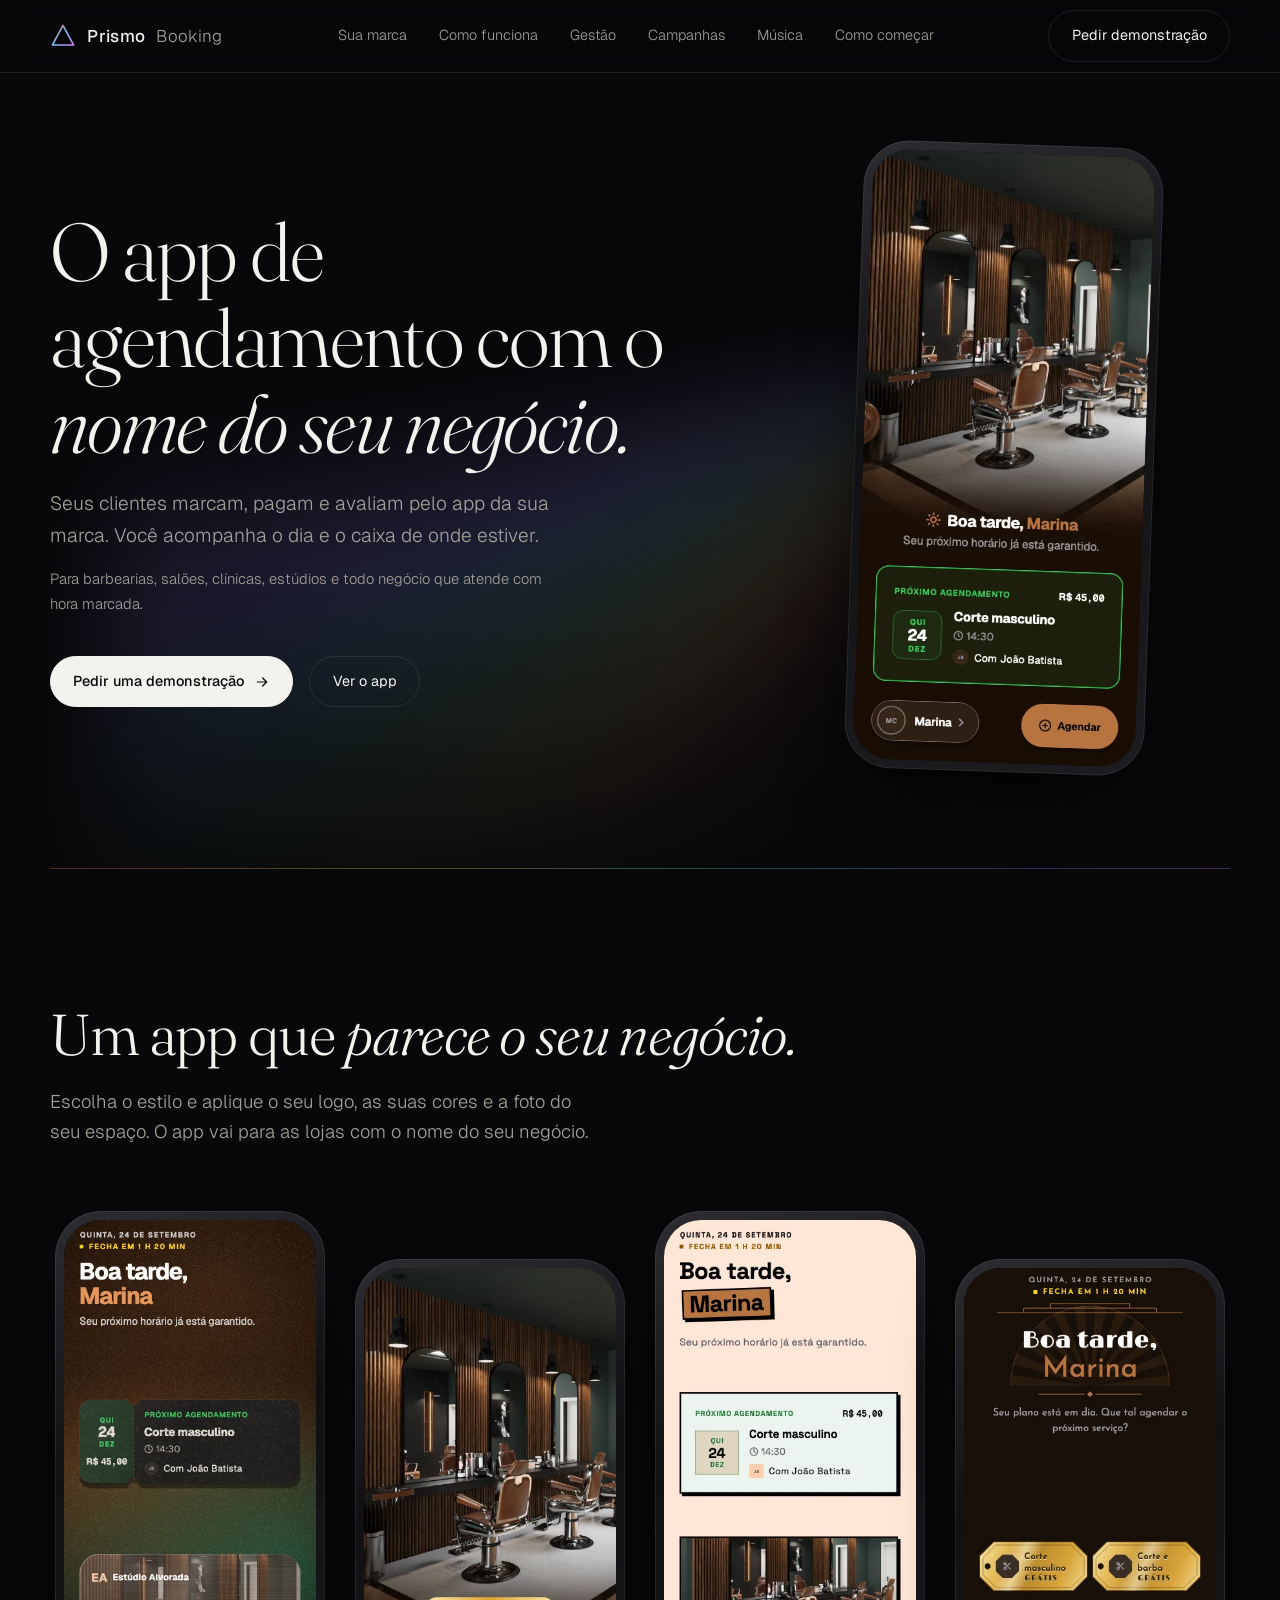
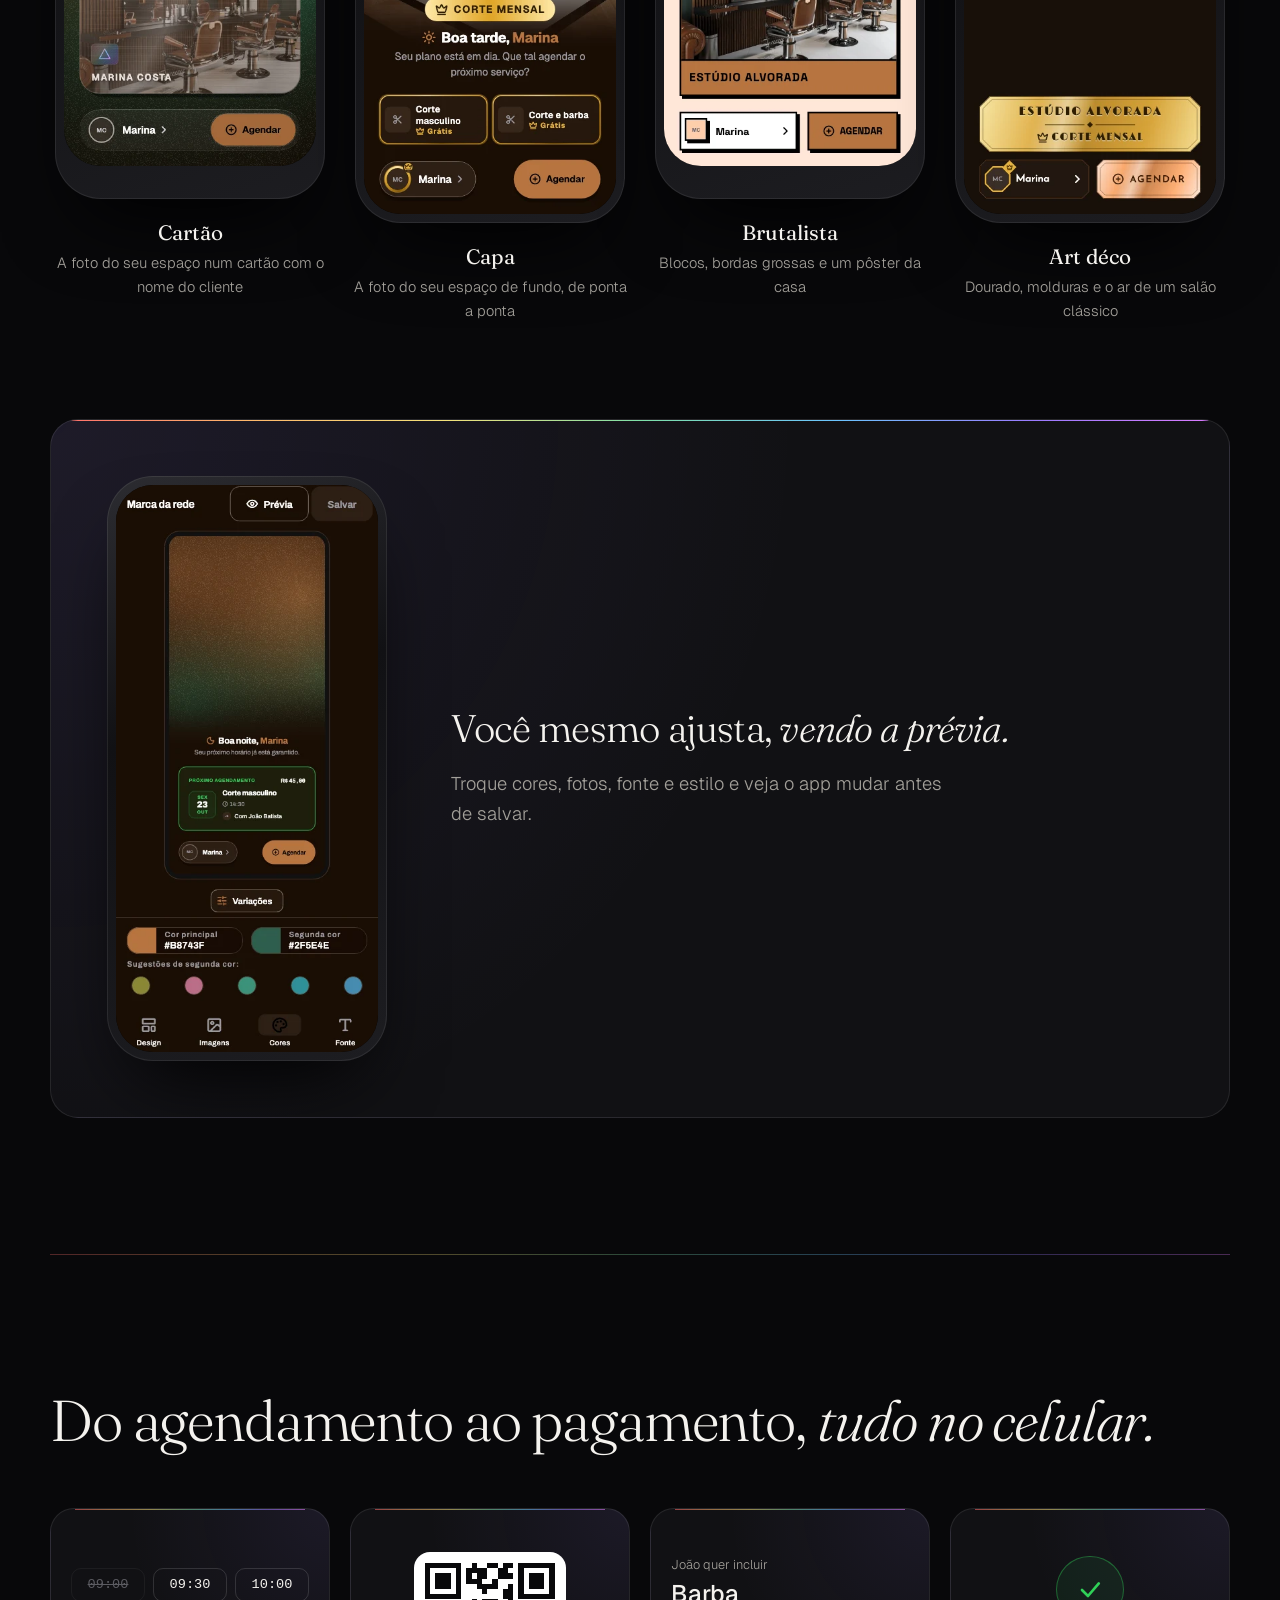
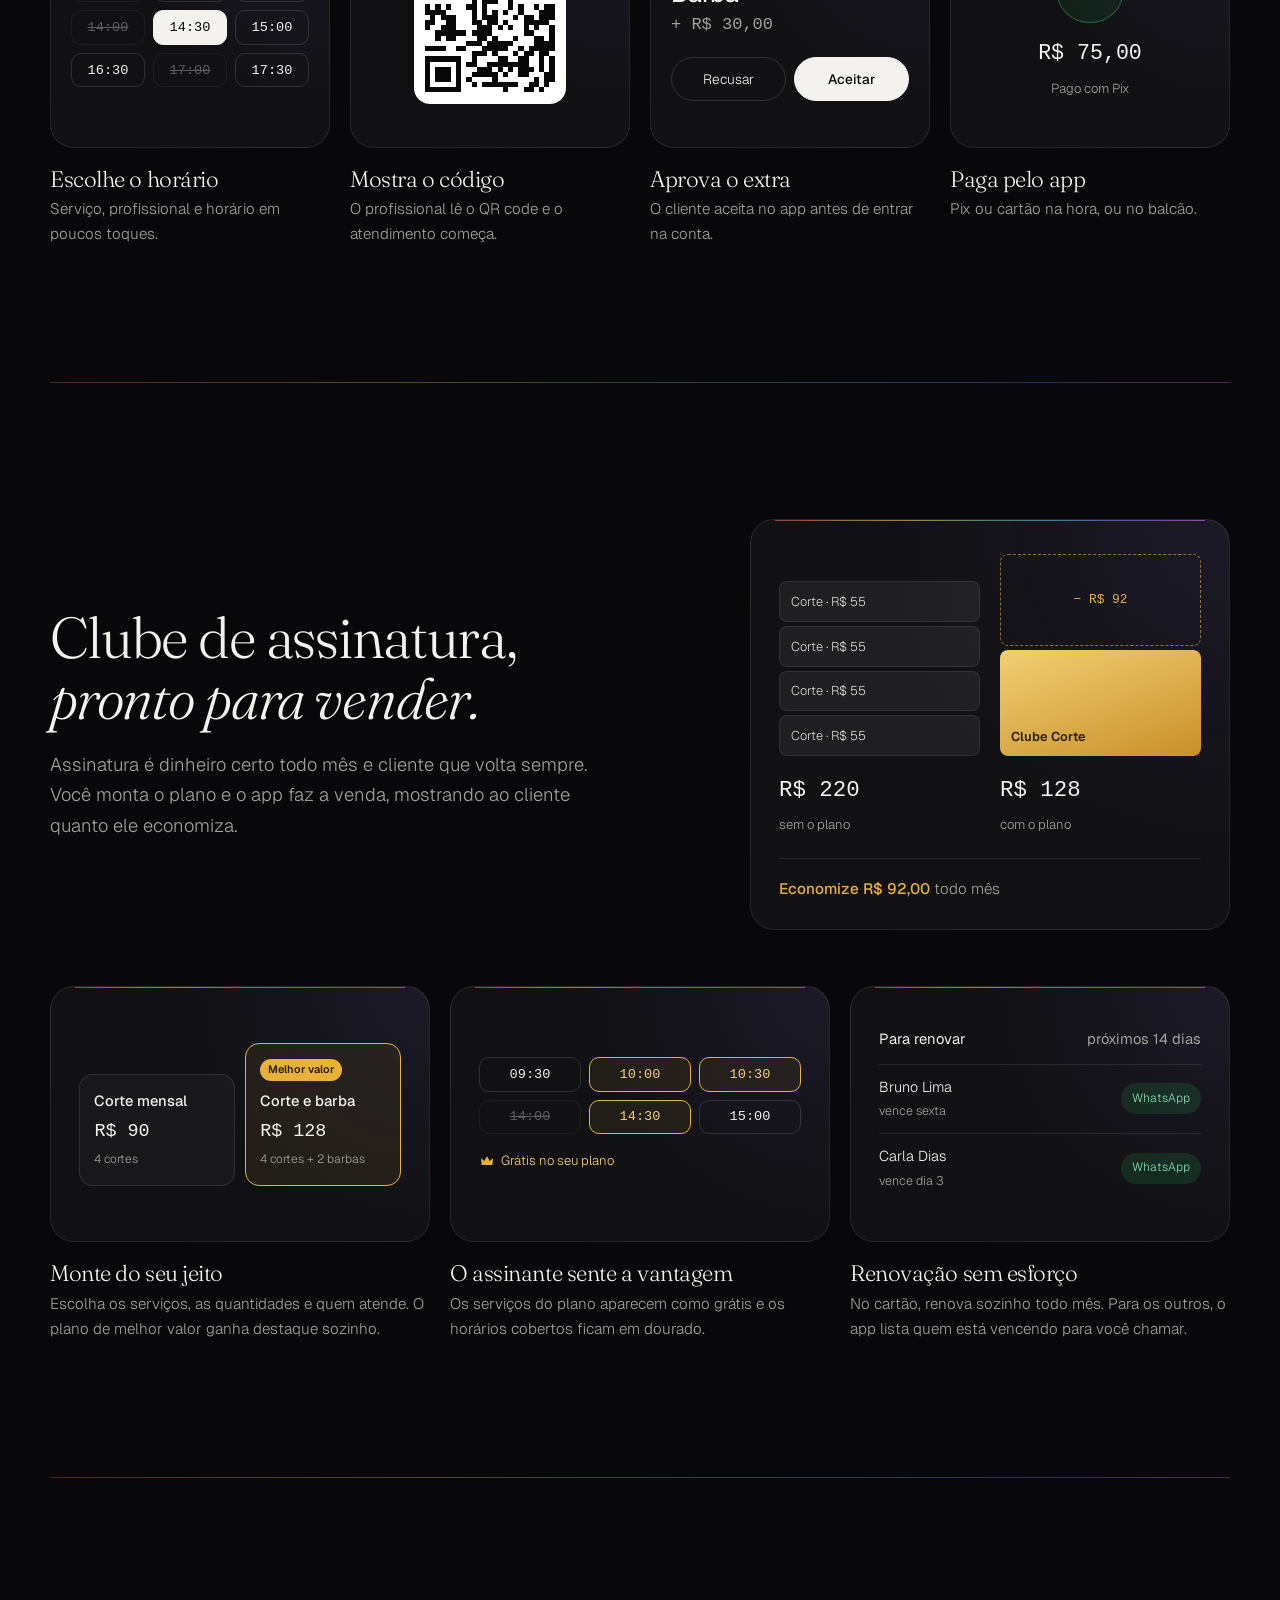
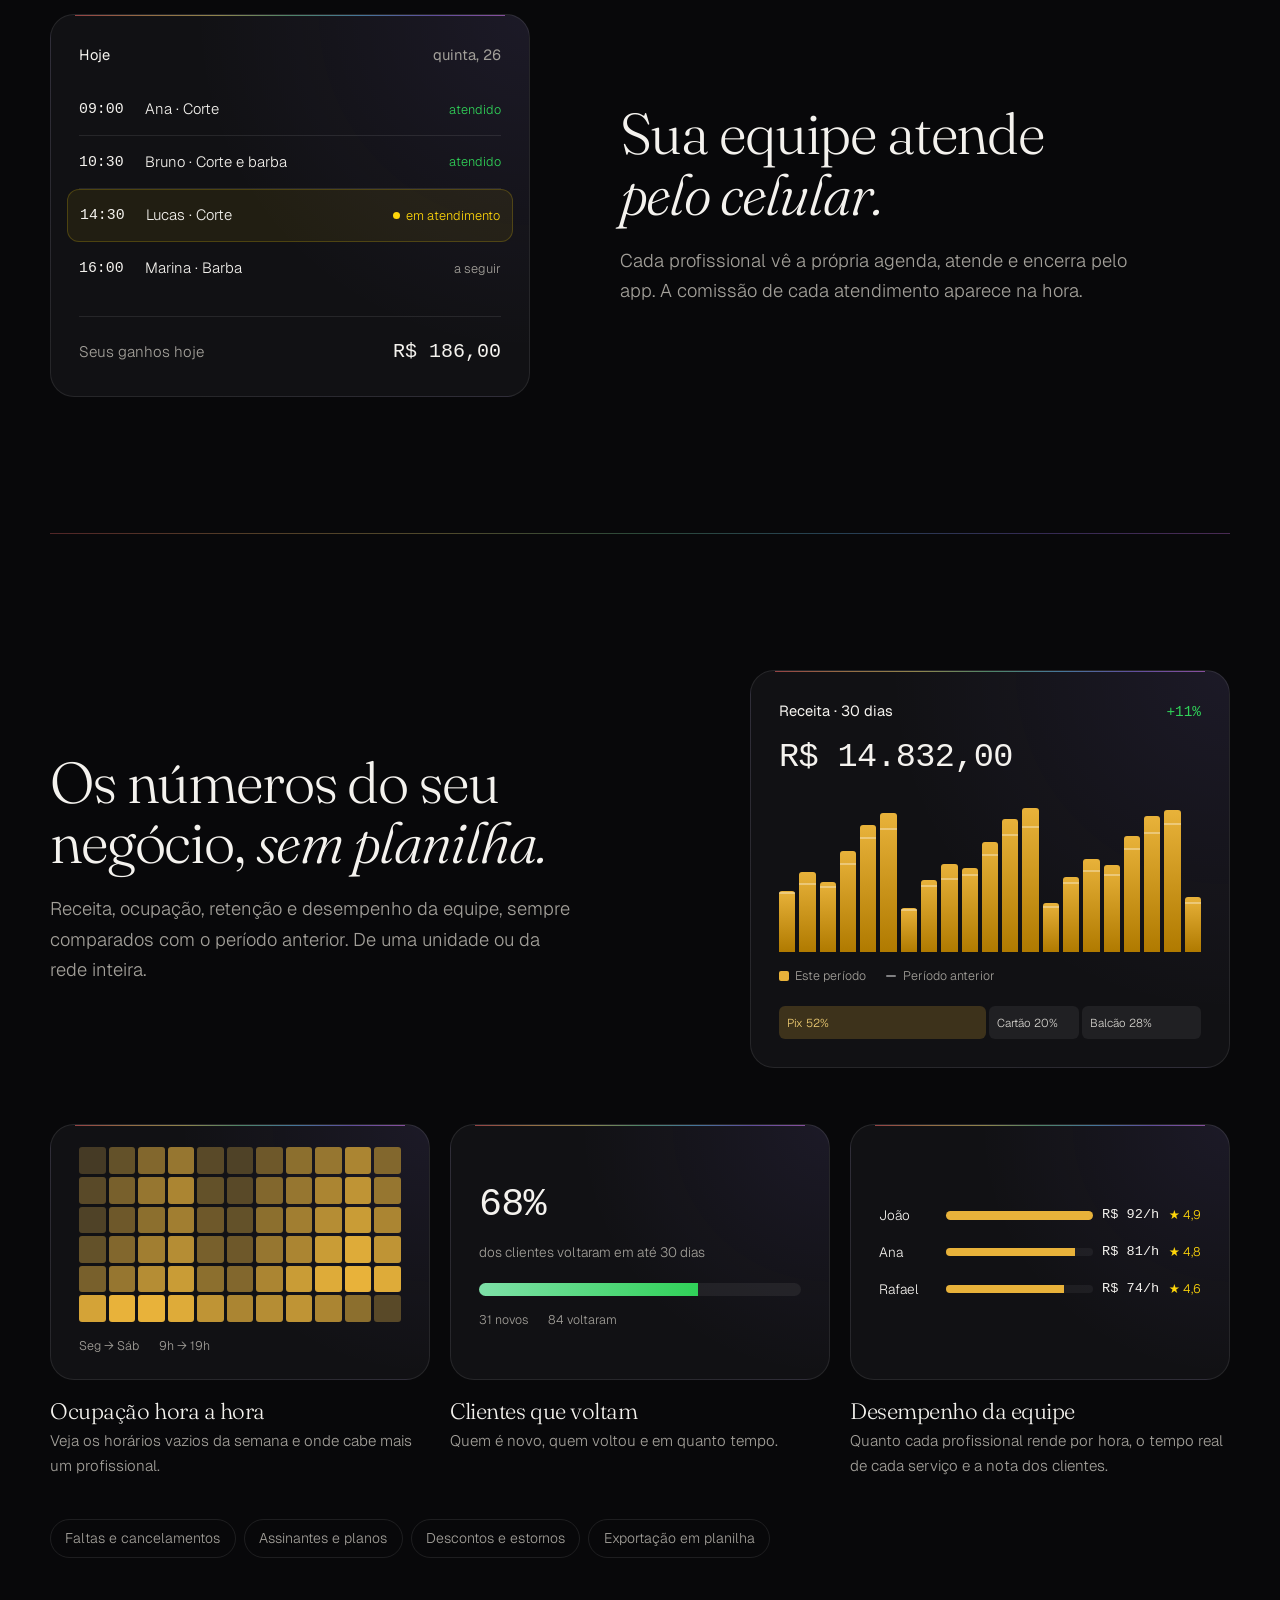
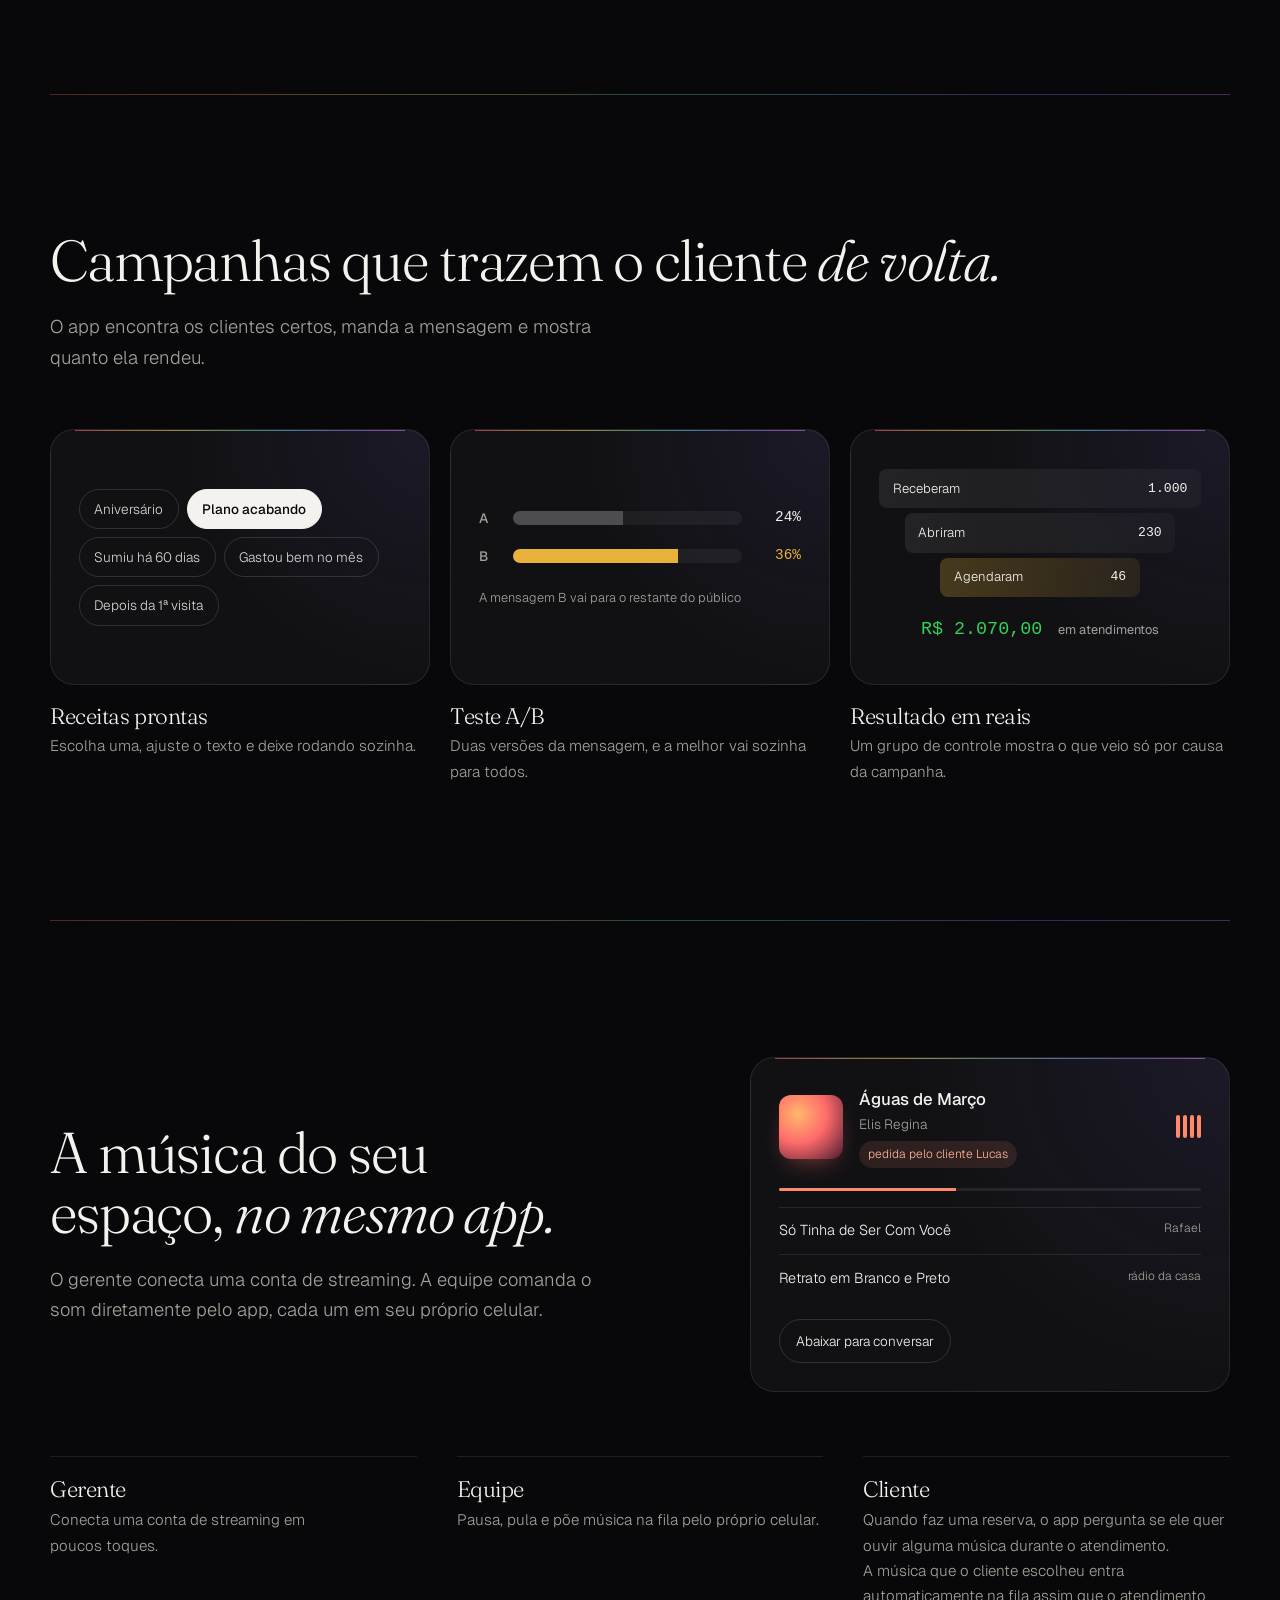
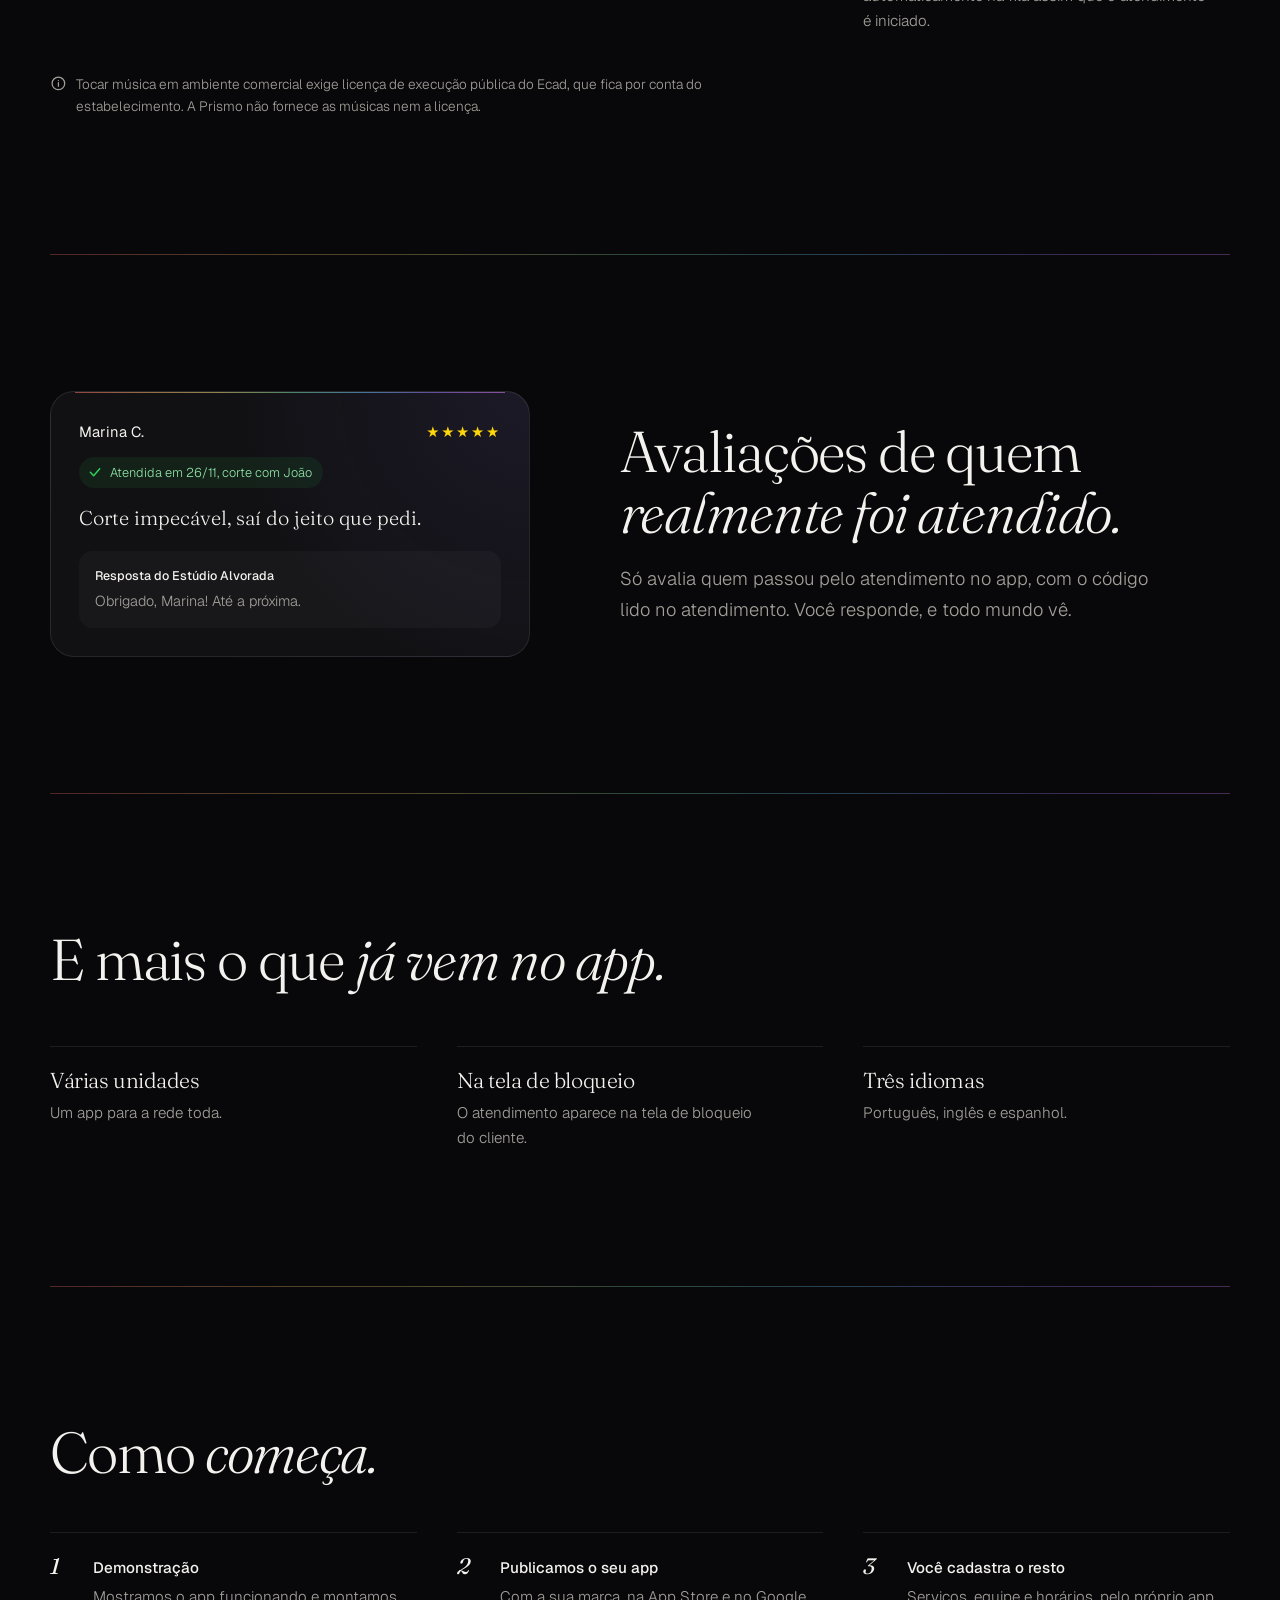
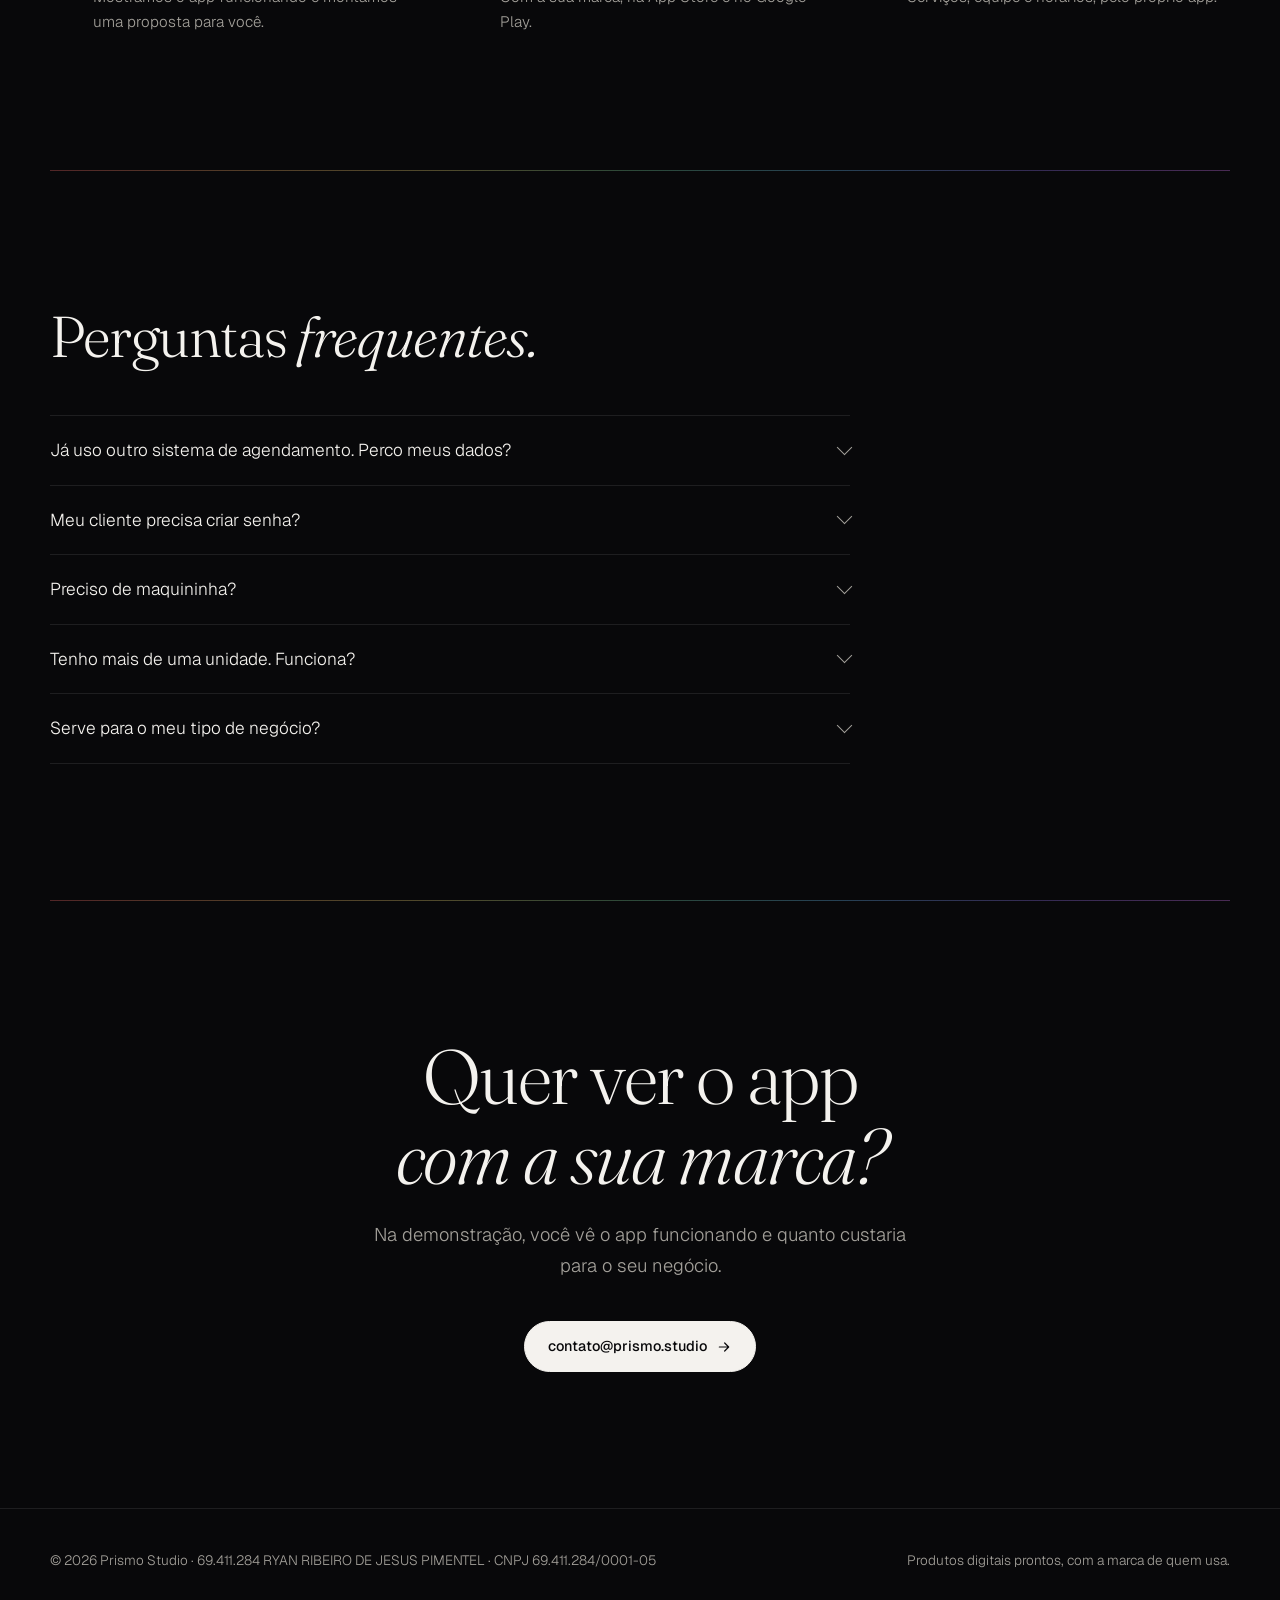
==== booking.html @ 8b3045ce "feat: landing vira vitrine dos produtos e ganha a página do Prismo Booking" ====
<!doctype html>
<html lang="pt-BR">
<head>
<meta charset="utf-8">
<meta name="viewport" content="width=device-width, initial-scale=1">
<title>Prismo Booking — o app de agendamento com o nome do seu negócio</title>
<meta name="description" content="Prismo Booking: o app de agendamento com o nome, o logo e as cores do seu negócio. Seus clientes marcam, pagam e avaliam; sua equipe atende pelo celular; você acompanha os números.">
<meta name="theme-color" content="#08080a">
<link rel="preconnect" href="https://fonts.googleapis.com">
<link rel="preconnect" href="https://fonts.gstatic.com" crossorigin>
<link href="https://fonts.googleapis.com/css2?family=Fraunces:ital,opsz,wght@0,9..144,300..600;1,9..144,300..600&family=Geist:wght@300..600&display=swap" rel="stylesheet">
<style>
  :root {
    --bg: #08080a;
    --surface: #111114;
    --line: rgba(255, 255, 255, .09);
    --text: #f4f2ee;
    --muted: #a3a09a;
    --spectrum: linear-gradient(100deg, #ff6b6b, #ffb86b, #f5e27a, #7ee0a8, #6bc4ff, #9a7bff, #e07bff);
    --serif: "Fraunces", Georgia, serif;
    --sans: "Geist", system-ui, sans-serif;
    --wrap: min(1180px, 100% - 3rem);
  }
  * { box-sizing: border-box; margin: 0; }
  html { scroll-behavior: smooth; scrollbar-color: #2a2a2e var(--bg); }
  ::selection { background: #9a7bff; color: #08080a; }
  section[id] { scroll-margin-top: 4.5rem; }
  body {
    background: var(--bg); color: var(--text);
    font: 300 1.0625rem/1.65 var(--sans);
    -webkit-font-smoothing: antialiased; overflow-x: hidden;
  }
  a { color: inherit; text-decoration: none; }
  :focus-visible { outline: 2px solid #6bc4ff; outline-offset: 4px; border-radius: 4px; }
  img { display: block; max-width: 100%; height: auto; }
  .wrap { width: var(--wrap); margin-inline: auto; }
  h1, h2, h3 { font-family: var(--serif); font-weight: 300; letter-spacing: -.02em; line-height: 1.05; text-wrap: balance; }
  h2 { font-size: clamp(2.2rem, 4.6vw, 3.6rem); }
  h1 em, h2 em { font-style: italic; }
  p { text-wrap: pretty; }
  b { font-weight: 500; color: var(--text); }
  .for { margin-top: 1rem; font-size: .92rem; color: var(--muted); max-width: 32rem; }
  .lede { color: var(--muted); font-size: 1.15rem; max-width: 34rem; margin-top: 1.3rem; }


  /* Nav */
  header {
    position: fixed; inset: 0 0 auto; z-index: 10;
    backdrop-filter: blur(14px) saturate(140%); background: rgba(8, 8, 10, .72);
    border-bottom: 1px solid var(--line);
  }
  nav { display: flex; align-items: center; justify-content: space-between; height: 4.5rem; }
  .logo { display: flex; align-items: center; gap: .7rem; font-weight: 500; letter-spacing: .02em; }
  .logo svg { width: 26px; height: 26px; }
  .logo span { color: var(--muted); font-weight: 300; }
  nav ul { display: flex; gap: 2rem; list-style: none; padding: 0; font-size: .9rem; color: var(--muted); }
  nav ul a:hover { color: var(--text); }
  .btn {
    display: inline-flex; align-items: center; gap: .6rem; padding: .8rem 1.4rem; border-radius: 999px;
    font-size: .9rem; font-weight: 400; border: 1px solid var(--line);
    transition: background .3s, border-color .3s, transform .3s cubic-bezier(.2, .8, .2, 1);
  }
  .btn:hover { border-color: rgba(255, 255, 255, .3); transform: translateY(-1px); }
  .btn-solid { background: var(--text); color: var(--bg); border-color: var(--text); font-weight: 500; }
  .btn-solid:hover { background: #fff; }
  .btn svg { width: 16px; height: 16px; }

  /* Telefone com a tela real do app */
  .phone {
    width: 280px; flex: none; padding: 9px; border-radius: 46px;
    background: linear-gradient(160deg, #2c2c31, #111114 40%, #1d1d21);
    box-shadow: 0 40px 80px -30px #000, inset 0 0 0 1px #ffffff14;
  }
  .phone img { width: 100%; aspect-ratio: 390 / 844; border-radius: 37px; object-fit: cover; object-position: top; background: #000; }

  /* Hero */
  .hero { position: relative; padding: 9rem 0 6rem; isolation: isolate; overflow: hidden; }
  .beam {
    position: absolute; z-index: -1; top: 40%; left: 50%; width: 140vmax; height: 140vmax; translate: -30% -50%;
    background: conic-gradient(from 200deg at 50% 50%, transparent 0deg, #ff6b6b1c 12deg, #ffb86b2a 20deg, #f5e27a2a 28deg, #7ee0a82a 36deg, #6bc4ff2a 44deg, #9a7bff2a 52deg, transparent 64deg);
    filter: blur(40px); animation: drift 18s ease-in-out infinite alternate;
  }
  .hero::after { content: ""; position: absolute; inset: 0; z-index: -1; background: radial-gradient(ellipse at 25% 40%, transparent 30%, var(--bg) 78%); }
  @keyframes drift { to { rotate: 12deg; } }
  .hero-grid { display: grid; grid-template-columns: 1.2fr .8fr; gap: 3rem; align-items: center; }
  .hero h1 { font-size: clamp(2.8rem, 6.4vw, 5.6rem); max-width: 13ch; }
  .hero .lede { font-size: 1.2rem; max-width: 32rem; }
  .actions { display: flex; flex-wrap: wrap; gap: 1rem; margin-top: 2.5rem; }
  .hero .phone { justify-self: center; rotate: 2deg; width: 300px; }

  section { padding: clamp(5rem, 11vw, 8.5rem) 0; }
  .divider { height: 1px; background: var(--spectrum); opacity: .3; }
  .split { display: grid; grid-template-columns: 1fr auto; gap: clamp(2rem, 6vw, 6rem); align-items: center; }
  .split.flip { grid-template-columns: auto 1fr; }
  .split.flip > .phones, .split.flip > .phone { order: -1; }
  .phones { display: flex; gap: 1.25rem; align-items: flex-start; }
  .phones .phone:nth-child(2) { margin-top: 3rem; }
  .points { list-style: none; padding: 0; margin-top: 2rem; display: grid; gap: .9rem; max-width: 32rem; }
  .points li { padding-left: 1.6rem; position: relative; color: var(--muted); }
  .points li::before { content: ""; position: absolute; left: 0; top: .8em; width: .7rem; height: 1px; background: var(--muted); }

  /* Estilos */
  .styles { display: grid; grid-template-columns: repeat(4, 1fr); gap: 1.25rem; margin-top: 4rem; }
  .styles figure { display: grid; gap: 1.1rem; justify-items: center; text-align: center; }
  .styles .phone { width: 100%; max-width: 270px; }
  .styles figure:nth-child(even) { margin-top: 3rem; }
  .styles figcaption { font-size: .92rem; color: var(--muted); }
  .styles figcaption b { display: block; font-family: var(--serif); font-weight: 400; font-size: 1.3rem; }
  .editor { display: grid; grid-template-columns: auto 1fr; gap: clamp(2rem, 5vw, 4.5rem); align-items: center; margin-top: 6rem; padding: clamp(2rem, 5vw, 3.5rem); border-radius: 28px; border: 1px solid var(--line); background: radial-gradient(circle at 0% 0%, #9a7bff17, transparent 55%), var(--surface); position: relative; overflow: hidden; }
  .editor::before { content: ""; position: absolute; inset: 0 0 auto; height: 1px; background: var(--spectrum); }
  .editor h3 { font-size: clamp(1.8rem, 3vw, 2.4rem); }

  /* Fluxo */
  .flow { display: grid; grid-template-columns: repeat(4, 1fr); gap: 1.25rem; margin-top: 4rem; }
  .flow figure { display: grid; gap: 1.5rem; align-content: start; }
  .flow .phone { width: 100%; max-width: 270px; }
  .flow h3 { font-size: 1.45rem; margin-bottom: .4rem; }
  .flow figcaption p { color: var(--muted); font-size: .95rem; max-width: 26ch; }

  .tags { display: flex; flex-wrap: wrap; gap: .5rem; margin-top: 1.75rem; list-style: none; padding: 0; }
  .tags li { padding: .45rem .9rem; border: 1px solid var(--line); border-radius: 999px; font-size: .88rem; color: var(--muted); }

  .more { display: grid; grid-template-columns: repeat(4, 1fr); gap: 2rem 2.5rem; margin-top: 3.5rem; }
  .more div { border-top: 1px solid var(--line); padding-top: 1.4rem; }
  .more h3 { font-size: 1.35rem; margin-bottom: .5rem; }
  .more p { color: var(--muted); font-size: .95rem; }
  .more.three { grid-template-columns: repeat(3, 1fr); }

  .flow.three { grid-template-columns: repeat(3, 1fr); gap: 2rem; margin-top: 5rem; }
  .flow.three .phone { max-width: 300px; }
  .flow.three figcaption p { max-width: 34ch; }
  .points.wide { grid-template-columns: 1fr 1fr; gap: 1.1rem 3rem; max-width: none; margin-top: 4rem; }

  /* Telefone deitado (música) */
  .phone.land { width: 100%; max-width: 760px; border-radius: 40px; }
  .phone.land img { aspect-ratio: 844 / 390; border-radius: 32px; }
  .land-hero { margin-top: 3.5rem; display: flex; justify-content: center; }
  .music { display: grid; grid-template-columns: repeat(3, 1fr); gap: 2.5rem; margin-top: 4rem; }
  .music div { border-top: 1px solid var(--line); padding-top: 1.4rem; }
  .music h3 { font-size: 1.45rem; margin-bottom: .6rem; }
  .music p { color: var(--muted); font-size: .97rem; }
  .lands { display: grid; grid-template-columns: 1fr 1fr; gap: 1.5rem; margin-top: 4rem; }

  .steps { list-style: none; padding: 0; counter-reset: s; display: grid; gap: 1.5rem; align-content: center; }
  .steps.start { grid-template-columns: repeat(3, 1fr); gap: 2.5rem; margin-top: 3rem; }
  .steps.start li { border-top: 1px solid var(--line); padding-top: 1.4rem; }
  .steps li { counter-increment: s; display: grid; grid-template-columns: 2.2rem 1fr; gap: .5rem; color: var(--muted); font-size: .95rem; }
  .steps li::before { content: counter(s); font: italic 400 1.4rem/1 var(--serif); color: var(--text); }
  .steps b { display: block; margin-bottom: .2rem; }

  .faq { margin-top: 3rem; max-width: 50rem; }
  .faq details { border-top: 1px solid var(--line); }
  .faq details:last-child { border-bottom: 1px solid var(--line); }
  .faq summary { cursor: pointer; list-style: none; padding: 1.25rem 0; font-size: 1.08rem; display: flex; justify-content: space-between; gap: 1rem; }
  .faq summary::-webkit-details-marker { display: none; }
  .faq summary::after { content: ""; width: 10px; height: 10px; border-right: 1px solid var(--muted); border-bottom: 1px solid var(--muted); rotate: 45deg; margin-top: .35rem; flex: none; transition: rotate .3s; }
  .faq details[open] summary::after { rotate: 225deg; }
  .faq details p { color: var(--muted); padding: 0 0 1.4rem; max-width: 42rem; }

  .cta { text-align: center; }
  .cta h2 { font-size: clamp(2.4rem, 6vw, 4.8rem); max-width: 16ch; margin: 0 auto; }
  .cta .lede { margin: 1.4rem auto 2.5rem; }

  footer { border-top: 1px solid var(--line); padding: 2.5rem 0; color: var(--muted); font-size: .85rem; }
  footer .wrap { display: flex; justify-content: space-between; gap: 1rem; flex-wrap: wrap; }

  @media (max-width: 1080px) {
    .flow, .styles { grid-template-columns: repeat(2, 1fr); gap: 3rem 1.5rem; }
    .flow .phone, .styles .phone { justify-self: center; }
    .flow figure { justify-items: center; text-align: center; }
    .styles figure:nth-child(even) { margin-top: 0; }
    .more { grid-template-columns: 1fr 1fr; }
    .flow.three, .music { grid-template-columns: 1fr; }
    .flow.three figure { grid-template-columns: auto 1fr; align-items: center; text-align: left; justify-items: start; gap: 2rem; }
    .flow.three .phone { width: 220px; }
  }
  @media (max-width: 900px) {
    nav ul { display: none; }
    .hero-grid, .split, .split.flip, .price-box, .editor { grid-template-columns: minmax(0, 1fr); }
    .split.flip > .phones, .split.flip > .phone { order: 0; }
    .split > .phone, .split > .phones, .editor .phone { justify-self: center; }
  }
  @media (max-width: 600px) {
    .phones { justify-content: center; }
    .phones .phone { width: 46%; min-width: 0; flex: 0 1 auto; padding: 6px; border-radius: 30px; }
    .phones .phone img { border-radius: 25px; }
    .phones .phone:nth-child(2) { margin-top: 2rem; }
    .styles, .flow { grid-template-columns: 1fr 1fr; gap: 2.5rem 1rem; }
    .styles .phone, .flow .phone { padding: 6px; border-radius: 30px; }
    .styles .phone img, .flow .phone img { border-radius: 25px; }
    .flow figcaption p { font-size: .88rem; }
    .flow h3 { font-size: 1.2rem; }
    .more, .more.three, .reports, .points.wide, .lands { grid-template-columns: 1fr; }
    .flow.three { grid-template-columns: 1fr; }
    .flow.three figure { grid-template-columns: 1fr; justify-items: center; text-align: center; }
    .flow.three .phone { width: 70%; }
    .phone.land { padding: 6px; border-radius: 26px; }
    .phone.land img { border-radius: 21px; }
    .steps.start { grid-template-columns: 1fr; gap: 1.5rem; }
    header .btn { display: none; }
  }
  @media (prefers-reduced-motion: reduce) {
    *, *::before, *::after { animation: none !important; transition: none !important; }
    html { scroll-behavior: auto; }
  }
</style>
<style>
  /* Representações visuais (sem telas do app) */
  .num { font-family: "Geist Mono", ui-monospace, monospace; font-variant-numeric: tabular-nums; font-weight: 500; }
  .mut { color: var(--muted); }
  .viz {
    position: relative; border: 1px solid var(--line); border-radius: 24px; padding: 1.75rem;
    background: radial-gradient(circle at 100% 0%, #9a7bff14, transparent 55%), var(--surface);
  }
  .viz::before { content: ""; position: absolute; inset: 0 24px auto; height: 1px; background: var(--spectrum); opacity: .55; }
  .viz-head { display: flex; justify-content: space-between; align-items: baseline; font-size: .92rem; font-weight: 400; }
  .viz-foot { margin-top: 1.4rem; padding-top: 1.1rem; border-top: 1px solid var(--line); font-size: .95rem; color: var(--muted); }
  .split-foot { display: flex; justify-content: space-between; align-items: baseline; }
  .split-foot .num { color: var(--text); font-size: 1.25rem; }
  .split2 { display: grid; grid-template-columns: 1fr minmax(0, 30rem); gap: clamp(2rem, 7vw, 7rem); align-items: center; }
  .split2.flip { grid-template-columns: minmax(0, 30rem) 1fr; }
  .split2.flip > .viz { order: -1; }

  /* Fluxo em 4 passos */
  .steps4 { display: grid; grid-template-columns: repeat(4, 1fr); gap: 1.25rem; margin-top: 3.5rem; }
  .steps4 figure { display: grid; gap: 1.25rem; align-content: start; }
  .steps4 h3 { font-size: 1.4rem; margin-bottom: .3rem; }
  .steps4 figcaption p { color: var(--muted); font-size: .95rem; }
  .tile { height: 15rem; display: grid; place-items: center; padding: 1.25rem; }
  .slots { display: grid; grid-template-columns: repeat(3, 1fr); gap: .5rem; width: 100%; }
  .chip { padding: .55rem 0; text-align: center; border: 1px solid #ffffff22; border-radius: 10px; font: 500 .85rem "Geist Mono", monospace; }
  .chip.gone { color: #5c5c62; border-color: #ffffff0d; text-decoration: line-through; }
  .chip.on { background: var(--text); color: var(--bg); border-color: var(--text); }
  .qr { width: 9.5rem; padding: .7rem; background: #fff; border-radius: 16px; }
  .qr svg { display: block; width: 100%; }
  .ask { width: 100%; display: grid; gap: .15rem; }
  .ask small { color: var(--muted); font-size: .8rem; }
  .ask b { font: 500 1.5rem var(--sans); }
  .ask .num { color: var(--muted); }
  .pair { display: grid; grid-template-columns: 1fr 1fr; gap: .5rem; margin-top: 1rem; font-size: .85rem; text-align: center; }
  .pair span { padding: .6rem; border: 1px solid #ffffff22; border-radius: 999px; }
  .pair .yes { background: var(--text); color: var(--bg); border-color: var(--text); font-weight: 500; }
  .paid { display: grid; justify-items: center; gap: .35rem; }
  .ring { width: 4.2rem; height: 4.2rem; border-radius: 50%; display: grid; place-items: center; border: 1px solid #30d15866; background: #30d15814; margin-bottom: .5rem; }
  .ring svg, .ok svg { width: 1.8rem; fill: none; stroke: #30d158; stroke-width: 2.2; stroke-linecap: round; stroke-linejoin: round; }
  .paid b { font-size: 1.35rem; }
  .paid small { color: var(--muted); font-size: .82rem; }

  /* Plano */
  .compare { display: grid; grid-template-columns: 1fr 1fr; gap: 1.25rem; align-items: end; }
  .col { display: grid; gap: .3rem; }
  .col b { font-size: 1.4rem; margin-top: .7rem; }
  .col small { color: var(--muted); font-size: .82rem; }
  .stack { display: grid; gap: 4px; align-content: end; height: 13rem; }
  .stack span { padding: .55rem .7rem; border-radius: 8px; background: #ffffff10; border: 1px solid #ffffff14; font-size: .8rem; color: #d6d4cf; }
  .stack .gold { height: 6.6rem; display: grid; align-items: end; background: linear-gradient(160deg, #f2cf74, #c9902a); color: #2b1d00; font-weight: 600; border: 0; }
  .stack .save { border: 1px dashed #e8b23a99; background: transparent; color: #e8b23a; text-align: center; font-family: "Geist Mono", monospace; height: 5.8rem; display: grid; place-items: center; }
  .gold-t { color: #e8b23a; font-weight: 500; }

  /* Agenda do barbeiro */
  .agenda { list-style: none; padding: 0; margin-top: 1rem; display: grid; }
  .agenda li { display: grid; grid-template-columns: 3.4rem 1fr auto; gap: .75rem; align-items: center; padding: .85rem 0; border-bottom: 1px solid var(--line); font-size: .93rem; }
  .agenda li:last-child { border: 0; }
  .agenda em { font-style: normal; font-size: .8rem; color: var(--muted); }
  .agenda .done { color: #30d158; }
  .agenda .now { margin: 0 -.75rem; padding-inline: .75rem; border-radius: 12px; background: #ffd60a12; border: 1px solid #ffd60a33; }
  .live { display: inline-flex; align-items: center; gap: .4rem; color: #ffd60a !important; }
  .live i { width: 7px; height: 7px; border-radius: 50%; background: #ffd60a; animation: pulse 1.8s infinite; }
  @keyframes pulse { 50% { opacity: .3; } }

  /* Receita */
  .up { color: #30d158; font: 500 .9rem "Geist Mono", monospace; }
  .big { display: block; font-size: 2.1rem; margin-top: .4rem; letter-spacing: -.02em; }
  .bars { display: flex; align-items: flex-end; gap: 4px; height: 9rem; margin-top: 1.4rem; }
  .bars span { position: relative; flex: 1; height: var(--h); border-radius: 3px 3px 0 0; background: linear-gradient(#e8b23a, #b07a00); }
  .bars span::after { content: ""; position: absolute; left: 0; right: 0; bottom: 0; height: var(--p); border-top: 2px solid #ffffff55; }
  .legend { display: flex; gap: 1.25rem; margin-top: .9rem; font-size: .78rem; color: var(--muted); }
  .legend i { display: inline-block; width: 10px; height: 10px; border-radius: 2px; margin-right: .4rem; vertical-align: -1px; }
  .k-now { background: #e8b23a; } .k-prev { border-top: 2px solid #ffffff77; height: 0 !important; vertical-align: 3px !important; }

  /* Campanhas */
  .camp { display: grid; grid-template-columns: repeat(3, 1fr); gap: 1.25rem; margin-top: 3.5rem; }
  .camp figure { display: grid; gap: 1.25rem; align-content: start; }
  .camp .viz { height: 16rem; display: grid; align-content: center; }
  .camp h3 { font-size: 1.4rem; margin-bottom: .3rem; }
  .camp figcaption p { color: var(--muted); font-size: .95rem; }
  .recipes { list-style: none; padding: 0; display: flex; flex-wrap: wrap; gap: .5rem; }
  .recipes li { padding: .5rem .9rem; border-radius: 999px; border: 1px solid #ffffff22; font-size: .85rem; color: #d6d4cf; }
  .recipes .on { background: var(--text); color: var(--bg); border-color: var(--text); font-weight: 500; }
  .ab { display: grid; gap: .9rem; }
  .ab div { display: grid; grid-template-columns: 1.4rem 1fr 3rem; gap: .7rem; align-items: center; }
  .ab span { font: 500 .85rem var(--sans); color: var(--muted); }
  .ab i { height: .9rem; border-radius: 999px; background: linear-gradient(90deg, #ffffff40 var(--w), #ffffff0d var(--w)); }
  .ab .win i { background: linear-gradient(90deg, #e8b23a var(--w), #ffffff0d var(--w)); }
  .ab .win b { color: #e8b23a; }
  .ab b { font-size: .9rem; text-align: right; }
  .ab small { color: var(--muted); font-size: .8rem; margin-top: .3rem; }
  .funnel { display: grid; gap: 5px; justify-items: center; }
  .funnel span { width: var(--w); display: flex; justify-content: space-between; padding: .55rem .85rem; border-radius: 8px; font-size: .82rem; background: linear-gradient(90deg, #ffffff14, #ffffff08); }
  .funnel span:nth-child(3) { background: linear-gradient(90deg, #e8b23a40, #e8b23a1a); }
  .funnel p { margin-top: .8rem; font-size: 1.15rem; color: #30d158; }
  .funnel p small { font: 400 .8rem var(--sans); color: var(--muted); margin-left: .3rem; }

  /* Música */
  .np { display: grid; grid-template-columns: 4rem 1fr auto; gap: 1rem; align-items: center; }
  .art { width: 4rem; height: 4rem; border-radius: 12px; background: radial-gradient(circle at 30% 30%, #ffb86b, #ff6b6b 45%, #6b2a3a 90%); box-shadow: 0 10px 24px -10px #ff6b6b88; }
  .np b { display: block; font-weight: 500; font-size: 1.05rem; }
  .np small { display: block; font-size: .85rem; }
  .who { display: inline-block; margin-top: .35rem; font-size: .75rem; padding: .2rem .55rem; border-radius: 999px; background: #ff8a6b1f; color: #ffb39c; }
  .eq { display: flex; gap: 3px; align-items: flex-end; height: 1.4rem; }
  .eq i { width: 4px; height: 100%; border-radius: 2px; background: #ff8a6b; transform-origin: bottom; animation: eq 1.1s ease-in-out infinite; }
  .eq i:nth-child(2) { animation-delay: -.4s; } .eq i:nth-child(3) { animation-delay: -.8s; } .eq i:nth-child(4) { animation-delay: -.2s; }
  @keyframes eq { 0%, 100% { transform: scaleY(.3); } 50% { transform: scaleY(1); } }
  .prog { height: 3px; border-radius: 2px; background: #ffffff14; margin: 1.3rem 0 .4rem; overflow: hidden; }
  .prog i { display: block; width: 42%; height: 100%; background: #ff8a6b; }
  .queue { list-style: none; padding: 0; margin-top: 1rem; }
  .queue li { display: flex; justify-content: space-between; gap: 1rem; padding: .7rem 0; border-top: 1px solid var(--line); font-size: .9rem; }
  .queue small { color: var(--muted); }
  .talk { display: inline-block; margin-top: 1.1rem; padding: .6rem 1rem; border-radius: 999px; border: 1px solid #ffffff22; font-size: .85rem; }
  .trio { display: grid; grid-template-columns: repeat(3, 1fr); gap: 2.5rem; margin-top: 4rem; }
  .trio div { border-top: 1px solid var(--line); padding-top: 1.3rem; }
  .trio h3 { font-size: 1.4rem; margin-bottom: .4rem; }
  .trio p { color: var(--muted); font-size: .95rem; }

  /* Avaliação */
  .stars { color: #ffd60a; letter-spacing: .12em; }
  .ok { display: inline-flex; align-items: center; gap: .45rem; margin-top: .8rem; font-size: .8rem; color: #8fe3a5; padding: .3rem .7rem .3rem .5rem; border-radius: 999px; background: #30d15814; }
  .ok svg { width: 1rem; }
  .quote { margin-top: 1rem; font: 300 1.25rem/1.4 var(--serif); }
  .rv .reply { margin-top: 1.2rem; padding: .9rem 1rem; border-radius: 14px; background: #ffffff08; font-size: .9rem; color: var(--muted); }
  .rv .reply small { display: block; color: var(--text); font-size: .78rem; font-weight: 500; margin-bottom: .2rem; }

  /* Planos: detalhes */
  .plans-mini { display: grid; grid-template-columns: 1fr 1fr; gap: .6rem; align-items: end; }
  .plans-mini div { display: grid; gap: .2rem; padding: .9rem; border-radius: 14px; border: 1px solid #ffffff1c; background: #ffffff08; }
  .plans-mini b { font-weight: 500; font-size: .92rem; }
  .plans-mini .num { font-size: 1.15rem; }
  .plans-mini small { color: var(--muted); font-size: .75rem; }
  .plans-mini .best { border-color: #e8b23a; background: #e8b23a12; }
  .plans-mini em { justify-self: start; font-style: normal; font-size: .68rem; font-weight: 600; padding: .15rem .5rem; border-radius: 999px; background: #e8b23a; color: #2b1d00; margin-bottom: .3rem; }
  .covered { display: grid; gap: 1rem; }
  .chip.goldf { border-color: #e8b23a; color: #f2cf74; background: #e8b23a12; }
  .free { justify-self: start; display: inline-flex; align-items: center; gap: .4rem; font-size: .82rem; color: #f2cf74; }
  .free svg { width: 1rem; fill: #e8b23a; }
  .renew ul { list-style: none; padding: 0; margin-top: .8rem; }
  .renew li { display: grid; grid-template-columns: 1fr auto; gap: .1rem .8rem; padding: .7rem 0; border-top: 1px solid var(--line); font-size: .9rem; }
  .renew small { grid-column: 1; color: var(--muted); font-size: .78rem; }
  .renew em { grid-row: 1 / 3; grid-column: 2; align-self: center; font-style: normal; font-size: .75rem; padding: .35rem .7rem; border-radius: 999px; background: #25d36622; color: #7ee0a8; }

  /* Relatórios: detalhes */
  .paysplit { display: flex; gap: 3px; margin-top: 1.2rem; font-size: .72rem; }
  .paysplit i { flex: var(--w) 1 0; min-width: max-content; font-style: normal; padding: .45rem .5rem; border-radius: 6px; background: #ffffff10; color: #d6d4cf; white-space: nowrap; }
  .paysplit i:first-child { background: #e8b23a33; color: #f2cf74; }
  .heat { display: grid; grid-template-columns: repeat(11, 1fr); gap: 3px; }
  .heat span { aspect-ratio: 1; border-radius: 3px; }
  .ret b { font-size: 2.4rem; letter-spacing: -.02em; display: block; }
  .ret small { color: var(--muted); font-size: .85rem; }
  .retbar { height: .8rem; border-radius: 999px; background: #ffffff10; margin-top: 1.1rem; overflow: hidden; }
  .retbar i { display: block; width: var(--w); height: 100%; background: linear-gradient(90deg, #7ee0a8, #30d158); }
  .pros { list-style: none; padding: 0; display: grid; gap: .9rem; }
  .pros li { display: grid; grid-template-columns: 3.6rem 1fr auto auto; gap: .6rem; align-items: center; font-size: .85rem; }
  .pros i { height: .55rem; border-radius: 999px; background: linear-gradient(90deg, #e8b23a var(--w), #ffffff0d var(--w)); }
  .pros em { font-style: normal; color: #ffd60a; font-size: .78rem; }
  .more-reports { margin-top: 2.5rem; }
  .aviso { display: flex; gap: .6rem; align-items: flex-start; margin-top: 2.5rem; max-width: 46rem; font-size: .85rem; color: var(--muted); }
  .aviso svg { width: 1.05rem; flex: none; margin-top: .15rem; fill: none; stroke: var(--muted); stroke-width: 1.8; stroke-linecap: round; }

  @media (max-width: 1080px) {
    .steps4 { grid-template-columns: 1fr 1fr; gap: 2.5rem 1.25rem; }
  }
  @media (max-width: 900px) {
    .split2, .split2.flip { grid-template-columns: minmax(0, 1fr); }
    .split2.flip > .viz { order: 0; }
    .camp, .trio { grid-template-columns: 1fr; }
  }
  @media (max-width: 560px) {
    .steps4 { grid-template-columns: 1fr; }
    .tile { height: 13rem; }
    .viz { padding: 1.35rem; }
  }
</style>
</head>
<body>

<svg width="0" height="0" style="position:absolute" aria-hidden="true">
  <symbol id="i-arrow" viewBox="0 0 24 24"><path d="M5 12h14M13 6l6 6-6 6" fill="none" stroke="currentColor" stroke-width="1.8" stroke-linecap="round" stroke-linejoin="round"/></symbol>
</svg>

<header>
  <nav class="wrap" aria-label="Principal">
    <a href="/" class="logo" aria-label="Prismo Studio — início">
      <svg viewBox="0 0 32 32" aria-hidden="true">
        <defs><linearGradient id="lg" x1="0" y1="0" x2="1" y2="1"><stop offset="0" stop-color="#ff6b6b"/><stop offset=".5" stop-color="#6bc4ff"/><stop offset="1" stop-color="#e07bff"/></linearGradient></defs>
        <path d="M16 3 29 27H3Z" fill="none" stroke="url(#lg)" stroke-width="2" stroke-linejoin="round"/>
      </svg>
      Prismo <span>Booking</span>
    </a>
    <ul>
      <li><a href="#marca">Sua marca</a></li>
      <li><a href="#atendimento">Como funciona</a></li>
      <li><a href="#gestao">Gestão</a></li>
      <li><a href="#campanhas">Campanhas</a></li>
      <li><a href="#musica">Música</a></li>
      <li><a href="#comecar">Como começar</a></li>
    </ul>
    <a href="#contato" class="btn">Pedir demonstração</a>
  </nav>
</header>

<main>
  <section class="hero">
    <div class="beam" aria-hidden="true"></div>
    <div class="wrap hero-grid">
      <div>
        <h1>O app de agendamento com o <em>nome do seu negócio.</em></h1>
        <p class="lede">Seus clientes marcam, pagam e avaliam pelo app da sua marca. Você acompanha o dia e o caixa de onde estiver.</p>
        <p class="for">Para barbearias, salões, clínicas, estúdios e todo negócio que atende com hora marcada.</p>
        <div class="actions">
          <a href="#contato" class="btn btn-solid">Pedir uma demonstração <svg aria-hidden="true"><use href="#i-arrow"/></svg></a>
          <a href="#marca" class="btn">Ver o app</a>
        </div>
      </div>
      <div class="phone"><img src="telas/inicio.webp" width="390" height="844" alt="Tela inicial do app do Estúdio Alvorada: foto do espaço, saudação à cliente Marina e o próximo agendamento, corte masculino com João Batista."></div>
    </div>
  </section>

  <div class="wrap divider" aria-hidden="true"></div>

  <section id="marca">
    <div class="wrap">
      <h2>Um app que <em>parece o seu negócio.</em></h2>
      <p class="lede">Escolha o estilo e aplique o seu logo, as suas cores e a foto do seu espaço. O app vai para as lojas com o nome do seu negócio.</p>

      <div class="styles">
        <figure>
          <div class="phone"><img src="telas/estilo-cartao.webp" width="390" height="844" loading="lazy" alt="Estilo Cartão: o próximo agendamento e um cartão de vidro com a foto da barbearia e o nome da cliente."></div>
          <figcaption><b>Cartão</b>A foto do seu espaço num cartão com o nome do cliente</figcaption>
        </figure>
        <figure>
          <div class="phone"><img src="telas/estilo-capa.webp" width="390" height="844" loading="lazy" alt="Estilo Capa: a foto da barbearia ocupa a tela, com o plano da cliente e os serviços grátis por cima."></div>
          <figcaption><b>Capa</b>A foto do seu espaço de fundo, de ponta a ponta</figcaption>
        </figure>
        <figure>
          <div class="phone"><img src="telas/estilo-brutal.webp" width="390" height="844" loading="lazy" alt="Estilo Brutalista: blocos com bordas grossas e um pôster com a foto e o nome da barbearia."></div>
          <figcaption><b>Brutalista</b>Blocos, bordas grossas e um pôster da casa</figcaption>
        </figure>
        <figure>
          <div class="phone"><img src="telas/estilo-deco.webp" width="390" height="844" loading="lazy" alt="Estilo Art déco: saudação sob um leque, serviços do plano como chaves douradas e uma placa com o nome da barbearia."></div>
          <figcaption><b>Art déco</b>Dourado, molduras e o ar de um salão clássico</figcaption>
        </figure>
      </div>

      <div class="editor">
        <div class="phone"><img src="telas/marca.webp" width="390" height="844" loading="lazy" alt="Editor de marca: prévia do app ao vivo, cor principal e segunda cor, com sugestões de cores."></div>
        <div>
          <h3>Você mesmo ajusta, <em>vendo a prévia.</em></h3>
          <p class="lede">Troque cores, fotos, fonte e estilo e veja o app mudar antes de salvar.</p>
        </div>
      </div>
    </div>
  </section>

  <div class="wrap divider" aria-hidden="true"></div>

  <section id="atendimento">
    <div class="wrap">
      <h2>Do agendamento ao pagamento, <em>tudo no celular.</em></h2>
      <div class="steps4">
        <figure>
          <div class="viz tile" aria-hidden="true">
            <div class="slots">
              <span class="chip gone">09:00</span><span class="chip">09:30</span><span class="chip">10:00</span>
              <span class="chip gone">14:00</span><span class="chip on">14:30</span><span class="chip">15:00</span>
              <span class="chip">16:30</span><span class="chip gone">17:00</span><span class="chip">17:30</span>
            </div>
          </div>
          <figcaption><h3>Escolhe o horário</h3><p>Serviço, profissional e horário em poucos toques.</p></figcaption>
        </figure>
        <figure>
          <div class="viz tile" aria-hidden="true"><div class="qr"><svg id="qr" viewBox="0 0 25 25" shape-rendering="crispEdges"></svg></div></div>
          <figcaption><h3>Mostra o código</h3><p>O profissional lê o QR code e o atendimento começa.</p></figcaption>
        </figure>
        <figure>
          <div class="viz tile" aria-hidden="true">
            <div class="ask">
              <small>João quer incluir</small>
              <b>Barba</b><span class="num">+ R$ 30,00</span>
              <div class="pair"><span>Recusar</span><span class="yes">Aceitar</span></div>
            </div>
          </div>
          <figcaption><h3>Aprova o extra</h3><p>O cliente aceita no app antes de entrar na conta.</p></figcaption>
        </figure>
        <figure>
          <div class="viz tile" aria-hidden="true">
            <div class="paid"><span class="ring"><svg viewBox="0 0 24 24"><path d="M5 12.5 10 17.5 19 7"/></svg></span><b class="num">R$ 75,00</b><small>Pago com Pix</small></div>
          </div>
          <figcaption><h3>Paga pelo app</h3><p>Pix ou cartão na hora, ou no balcão.</p></figcaption>
        </figure>
      </div>
    </div>
  </section>

  <div class="wrap divider" aria-hidden="true"></div>

  <section id="planos">
    <div class="wrap">
      <div class="split2">
        <div>
          <h2>Clube de assinatura, <em>pronto para vender.</em></h2>
          <p class="lede">Assinatura é dinheiro certo todo mês e cliente que volta sempre. Você monta o plano e o app faz a venda, mostrando ao cliente quanto ele economiza.</p>
        </div>
        <div class="viz" role="img" aria-label="Quatro cortes de R$ 55,00 somam R$ 220,00 sem o plano; com o plano, R$ 128,00. Economia de R$ 92,00 por mês.">
          <div class="compare">
            <div class="col">
              <div class="stack"><span>Corte · R$ 55</span><span>Corte · R$ 55</span><span>Corte · R$ 55</span><span>Corte · R$ 55</span></div>
              <b class="num">R$ 220</b><small>sem o plano</small>
            </div>
            <div class="col">
              <div class="stack"><span class="save">− R$ 92</span><span class="gold">Clube Corte</span></div>
              <b class="num">R$ 128</b><small>com o plano</small>
            </div>
          </div>
          <p class="viz-foot"><span class="gold-t">Economize R$ 92,00</span> todo mês</p>
        </div>
      </div>

      <div class="camp">
        <figure>
          <div class="viz" aria-hidden="true">
            <div class="plans-mini">
              <div><b>Corte mensal</b><span class="num">R$ 90</span><small>4 cortes</small></div>
              <div class="best"><em>Melhor valor</em><b>Corte e barba</b><span class="num">R$ 128</span><small>4 cortes + 2 barbas</small></div>
            </div>
          </div>
          <figcaption><h3>Monte do seu jeito</h3><p>Escolha os serviços, as quantidades e quem atende. O plano de melhor valor ganha destaque sozinho.</p></figcaption>
        </figure>
        <figure>
          <div class="viz" aria-hidden="true">
            <div class="covered">
              <div class="slots">
                <span class="chip">09:30</span><span class="chip goldf">10:00</span><span class="chip goldf">10:30</span>
                <span class="chip gone">14:00</span><span class="chip goldf">14:30</span><span class="chip">15:00</span>
              </div>
              <span class="free"><svg viewBox="0 0 24 24"><path d="M4 18h16l1-10-5 4-4-7-4 7-5-4Z"/></svg>Grátis no seu plano</span>
            </div>
          </div>
          <figcaption><h3>O assinante sente a vantagem</h3><p>Os serviços do plano aparecem como grátis e os horários cobertos ficam em dourado.</p></figcaption>
        </figure>
        <figure>
          <div class="viz" aria-hidden="true">
            <div class="renew">
              <p class="viz-head"><span>Para renovar</span><span class="mut">próximos 14 dias</span></p>
              <ul>
                <li><span>Bruno Lima</span><small>vence sexta</small><em>WhatsApp</em></li>
                <li><span>Carla Dias</span><small>vence dia 3</small><em>WhatsApp</em></li>
              </ul>
            </div>
          </div>
          <figcaption><h3>Renovação sem esforço</h3><p>No cartão, renova sozinho todo mês. Para os outros, o app lista quem está vencendo para você chamar.</p></figcaption>
        </figure>
      </div>
    </div>
  </section>

  <div class="wrap divider" aria-hidden="true"></div>

  <section id="equipe">
    <div class="wrap split2 flip">
      <div>
        <h2>Sua equipe atende <em>pelo celular.</em></h2>
        <p class="lede">Cada profissional vê a própria agenda, atende e encerra pelo app. A comissão de cada atendimento aparece na hora.</p>
      </div>
      <div class="viz" role="img" aria-label="Agenda de hoje do profissional: dois atendimentos concluídos, um em andamento às 14:30 e um a seguir às 16:00; ganhos de hoje R$ 186,00.">
        <p class="viz-head"><span>Hoje</span><span class="mut">quinta, 26</span></p>
        <ul class="agenda">
          <li><span class="num">09:00</span><span>Ana · Corte</span><em class="done">atendido</em></li>
          <li><span class="num">10:30</span><span>Bruno · Corte e barba</span><em class="done">atendido</em></li>
          <li class="now"><span class="num">14:30</span><span>Lucas · Corte</span><em class="live"><i></i>em atendimento</em></li>
          <li><span class="num">16:00</span><span>Marina · Barba</span><em>a seguir</em></li>
        </ul>
        <p class="viz-foot split-foot"><span class="mut">Seus ganhos hoje</span><b class="num">R$ 186,00</b></p>
      </div>
    </div>
  </section>

  <div class="wrap divider" aria-hidden="true"></div>

  <section id="gestao">
    <div class="wrap">
      <div class="split2">
        <div>
          <h2>Os números do seu negócio, <em>sem planilha.</em></h2>
          <p class="lede">Receita, ocupação, retenção e desempenho da equipe, sempre comparados com o período anterior. De uma unidade ou da rede inteira.</p>
        </div>
        <div class="viz" role="img" aria-label="Relatório de receita dos últimos 30 dias: R$ 14.832,00, 11% acima do período anterior, com barras diárias; 72% pago pelo app.">
          <p class="viz-head"><span>Receita · 30 dias</span><span class="up">+11%</span></p>
          <b class="big num">R$ 14.832,00</b>
          <div class="bars" id="bars"></div>
          <p class="legend"><span><i class="k-now"></i>Este período</span><span><i class="k-prev"></i>Período anterior</span></p>
          <div class="paysplit"><i style="--w:52">Pix 52%</i><i style="--w:20">Cartão 20%</i><i style="--w:28">Balcão 28%</i></div>
        </div>
      </div>

      <div class="camp">
        <figure>
          <div class="viz" aria-hidden="true">
            <div class="heat" id="heat"></div>
            <p class="legend"><span>Seg → Sáb</span><span>9h → 19h</span></p>
          </div>
          <figcaption><h3>Ocupação hora a hora</h3><p>Veja os horários vazios da semana e onde cabe mais um profissional.</p></figcaption>
        </figure>
        <figure>
          <div class="viz" aria-hidden="true">
            <div class="ret">
              <b class="num">68%</b><small>dos clientes voltaram em até 30 dias</small>
              <div class="retbar"><i style="--w:68%"></i></div>
              <p class="legend"><span>31 novos</span><span>84 voltaram</span></p>
            </div>
          </div>
          <figcaption><h3>Clientes que voltam</h3><p>Quem é novo, quem voltou e em quanto tempo.</p></figcaption>
        </figure>
        <figure>
          <div class="viz" aria-hidden="true">
            <ul class="pros">
              <li><span>João</span><i style="--w:100%"></i><b class="num">R$ 92/h</b><em>★ 4,9</em></li>
              <li><span>Ana</span><i style="--w:88%"></i><b class="num">R$ 81/h</b><em>★ 4,8</em></li>
              <li><span>Rafael</span><i style="--w:80%"></i><b class="num">R$ 74/h</b><em>★ 4,6</em></li>
            </ul>
          </div>
          <figcaption><h3>Desempenho da equipe</h3><p>Quanto cada profissional rende por hora, o tempo real de cada serviço e a nota dos clientes.</p></figcaption>
        </figure>
      </div>
      <ul class="tags more-reports" aria-label="Outros relatórios">
        <li>Faltas e cancelamentos</li><li>Assinantes e planos</li><li>Descontos e estornos</li><li>Exportação em planilha</li>
      </ul>
    </div>
  </section>

  <div class="wrap divider" aria-hidden="true"></div>

  <section id="campanhas">
    <div class="wrap">
      <h2>Campanhas que trazem o cliente <em>de volta.</em></h2>
      <p class="lede">O app encontra os clientes certos, manda a mensagem e mostra quanto ela rendeu.</p>
      <div class="camp">
        <figure>
          <div class="viz" aria-hidden="true">
            <ul class="recipes">
              <li>Aniversário</li><li class="on">Plano acabando</li><li>Sumiu há 60 dias</li><li>Gastou bem no mês</li><li>Depois da 1ª visita</li>
            </ul>
          </div>
          <figcaption><h3>Receitas prontas</h3><p>Escolha uma, ajuste o texto e deixe rodando sozinha.</p></figcaption>
        </figure>
        <figure>
          <div class="viz" aria-hidden="true">
            <div class="ab">
              <div><span>A</span><i style="--w:48%"></i><b class="num">24%</b></div>
              <div class="win"><span>B</span><i style="--w:72%"></i><b class="num">36%</b></div>
              <small>A mensagem B vai para o restante do público</small>
            </div>
          </div>
          <figcaption><h3>Teste A/B</h3><p>Duas versões da mensagem, e a melhor vai sozinha para todos.</p></figcaption>
        </figure>
        <figure>
          <div class="viz" aria-hidden="true">
            <div class="funnel">
              <span style="--w:100%">Receberam <b class="num">1.000</b></span>
              <span style="--w:84%">Abriram <b class="num">230</b></span>
              <span style="--w:62%">Agendaram <b class="num">46</b></span>
              <p class="num">R$ 2.070,00 <small>em atendimentos</small></p>
            </div>
          </div>
          <figcaption><h3>Resultado em reais</h3><p>Um grupo de controle mostra o que veio só por causa da campanha.</p></figcaption>
        </figure>
      </div>
    </div>
  </section>

  <div class="wrap divider" aria-hidden="true"></div>

  <section id="musica">
    <div class="wrap split2">
      <div>
        <h2>A música do seu espaço, <em>no mesmo app.</em></h2>
        <p class="lede">O gerente conecta uma conta de streaming. A equipe comanda o som diretamente pelo app, cada um em seu próprio celular.</p>
      </div>
      <div class="viz" role="img" aria-label="Tocando Águas de Março, de Elis Regina, pedida pelo cliente Lucas. Na fila, uma música escolhida pelo Rafael. Botão para abaixar o volume e conversar.">
        <div class="np">
          <span class="art"></span>
          <div><b>Águas de Março</b><small class="mut">Elis Regina</small><span class="who">pedida pelo cliente Lucas</span></div>
          <span class="eq"><i></i><i></i><i></i><i></i></span>
        </div>
        <div class="prog"><i></i></div>
        <ul class="queue">
          <li><span>Só Tinha de Ser Com Você</span><small>Rafael</small></li>
          <li><span>Retrato em Branco e Preto</span><small>rádio da casa</small></li>
        </ul>
        <span class="talk">Abaixar para conversar</span>
      </div>
    </div>
    <div class="wrap">
      <div class="trio">
        <div><h3>Gerente</h3><p>Conecta uma conta de streaming em poucos toques.</p></div>
        <div><h3>Equipe</h3><p>Pausa, pula e põe música na fila pelo próprio celular.</p></div>
        <div><h3>Cliente</h3><p>Quando faz uma reserva, o app pergunta se ele quer ouvir alguma música durante o atendimento. A música que o cliente escolheu entra automaticamente na fila assim que o atendimento é iniciado.</p></div>
      </div>
      <p class="aviso"><svg viewBox="0 0 24 24" aria-hidden="true"><circle cx="12" cy="12" r="9"/><path d="M12 11v5M12 8h.01"/></svg>Tocar música em ambiente comercial exige licença de execução pública do Ecad, que fica por conta do estabelecimento. A Prismo não fornece as músicas nem a licença.</p>
    </div>
  </section>

  <div class="wrap divider" aria-hidden="true"></div>

  <section id="avaliacoes">
    <div class="wrap split2 flip">
      <div>
        <h2>Avaliações de quem <em>realmente foi atendido.</em></h2>
        <p class="lede">Só avalia quem passou pelo atendimento no app, com o código lido no atendimento. Você responde, e todo mundo vê.</p>
      </div>
      <div class="viz" role="img" aria-label="Avaliação de 5 estrelas com selo de atendimento confirmado: Corte impecável, saí do jeito que pedi. Resposta do estabelecimento: Obrigado, até a próxima!">
        <div class="rv">
          <p class="viz-head"><span>Marina C.</span><span class="stars">★★★★★</span></p>
          <span class="ok"><svg viewBox="0 0 24 24"><path d="M5 12.5 10 17.5 19 7"/></svg>Atendida em 26/11, corte com João</span>
          <p class="quote">Corte impecável, saí do jeito que pedi.</p>
          <div class="reply"><small>Resposta do Estúdio Alvorada</small>Obrigado, Marina! Até a próxima.</div>
        </div>
      </div>
    </div>
  </section>

  <div class="wrap divider" aria-hidden="true"></div>

  <section id="mais">
    <div class="wrap">
      <h2>E mais o que <em>já vem no app.</em></h2>
      <div class="more three">
        <div><h3>Várias unidades</h3><p>Um app para a rede toda.</p></div>
        <div><h3>Na tela de bloqueio</h3><p>O atendimento aparece na tela de bloqueio do cliente.</p></div>
        <div><h3>Três idiomas</h3><p>Português, inglês e espanhol.</p></div>
      </div>
    </div>
  </section>

  <div class="wrap divider" aria-hidden="true"></div>

  <section id="comecar">
    <div class="wrap">
      <h2>Como <em>começa.</em></h2>
      <ol class="steps start">
        <li><div><b>Demonstração</b>Mostramos o app funcionando e montamos uma proposta para você.</div></li>
        <li><div><b>Publicamos o seu app</b>Com a sua marca, na App Store e no Google Play.</div></li>
        <li><div><b>Você cadastra o resto</b>Serviços, equipe e horários, pelo próprio app.</div></li>
      </ol>
    </div>
  </section>

  <div class="wrap divider" aria-hidden="true"></div>

  <section id="perguntas">
    <div class="wrap">
      <h2>Perguntas <em>frequentes.</em></h2>
      <div class="faq">
        <details><summary>Já uso outro sistema de agendamento. Perco meus dados?</summary><p>Não. Peça a exportação dos dados ao seu sistema atual e nós fazemos a importação na Prismo. Tudo continua funcionando normalmente.</p></details>
        <details><summary>Meu cliente precisa criar senha?</summary><p>Não precisa de senha nem e-mail, pois esses dados são fáceis de esquecer ou confundir. Ele entra com o número de WhatsApp e recebe o código de login por lá mesmo. Rápido e sem burocracia.</p></details>
        <details><summary>Preciso de maquininha?</summary><p>Se você pretende receber os pagamentos diretamente através do app, não precisa, tudo é feito digitalmente. Para pagamentos físicos fora do app, você usa os meios de pagamento que já utiliza hoje, nada muda.</p></details>
        <details><summary>Tenho mais de uma unidade. Funciona?</summary><p>Sim. Um único app funciona para toda a rede de estabelecimentos.</p></details>
        <details><summary>Serve para o meu tipo de negócio?</summary><p>Serve para qualquer negócio que atende com hora marcada. O app ajusta o visual e a linguagem ao seu negócio: num salão, diz "a cabeleireira"; numa barbearia, "o barbeiro".</p></details>
      </div>
    </div>
  </section>

  <div class="wrap divider" aria-hidden="true"></div>

  <section id="contato" class="cta">
    <div class="wrap">
      <h2>Quer ver o app <em>com a sua marca?</em></h2>
      <p class="lede">Na demonstração, você vê o app funcionando e quanto custaria para o seu negócio.</p>
      <a href="mailto:contato@prismo.studio?subject=Prismo%20Booking%3A%20quero%20uma%20demonstra%C3%A7%C3%A3o" class="btn btn-solid">contato@prismo.studio <svg aria-hidden="true"><use href="#i-arrow"/></svg></a>
    </div>
  </section>
</main>

<footer>
  <div class="wrap">
    <span>© <span id="year">2026</span> Prismo Studio · 69.411.284 RYAN RIBEIRO DE JESUS PIMENTEL · CNPJ 69.411.284/0001-05</span>
    <span>Produtos digitais prontos, com a marca de quem usa.</span>
  </div>
</footer>

<script>
  document.getElementById('year').textContent = new Date().getFullYear();

  // QR ilustrativo: padrão fixo, não codifica nada.
  (function () {
    const n = 25, svg = document.getElementById('qr');
    let seed = 7, out = '';
    const rnd = () => (seed = (seed * 16807) % 2147483647) / 2147483647;
    const corners = [[0, 0], [n - 7, 0], [0, n - 7]];
    const inFinder = (x, y) => corners.some(([fx, fy]) => x >= fx && x < fx + 7 && y >= fy && y < fy + 7);
    const ring = (x, y) => corners.some(([fx, fy]) => {
      const dx = x - fx, dy = y - fy;
      if (dx < 0 || dy < 0 || dx > 6 || dy > 6) return false;
      return dx === 0 || dy === 0 || dx === 6 || dy === 6 || (dx >= 2 && dx <= 4 && dy >= 2 && dy <= 4);
    });
    const gap = (x, y) => (x === 7 && y < 8) || (y === 7 && x < 8) || (x === n - 8 && y < 8) || (y === 7 && x > n - 9) || (x === 7 && y > n - 9) || (y === n - 8 && x < 8);
    for (let y = 0; y < n; y++) for (let x = 0; x < n; x++) {
      const on = inFinder(x, y) ? ring(x, y) : gap(x, y) ? false : rnd() > .52;
      if (on) out += `<rect x="${x}" y="${y}" width="1" height="1"/>`;
    }
    svg.innerHTML = `<g fill="#08080a">${out}</g>`;
  })();

  // Barras de receita ilustrativas: este período e o anterior.
  (function () {
    const now = [42, 55, 48, 70, 88, 96, 30, 50, 61, 58, 76, 92, 100, 34, 52, 64, 60, 80, 94, 98, 38];
    const prev = [40, 46, 44, 60, 78, 84, 28, 45, 50, 52, 66, 80, 86, 30, 47, 55, 52, 70, 82, 88, 33];
    document.getElementById('bars').innerHTML = now.map((h, i) => `<span style="--h:${h}%;--p:${Math.round(prev[i] / h * 100)}%"></span>`).join('');
  })();

  // Ocupação ilustrativa: seis dias, das 9h às 19h.
  (function () {
    const occ = [
      [.2, .35, .5, .6, .3, .25, .4, .55, .6, .7, .5],
      [.3, .45, .6, .7, .35, .3, .5, .6, .7, .8, .6],
      [.25, .4, .55, .65, .4, .35, .55, .65, .75, .85, .7],
      [.35, .5, .65, .75, .45, .4, .6, .7, .85, .95, .8],
      [.45, .6, .75, .85, .55, .5, .7, .85, .95, 1, .95],
      [.9, 1, 1, .95, .8, .7, .75, .8, .7, .55, .3]
    ];
    document.getElementById('heat').innerHTML = occ.flat().map(v => `<span style="background:color-mix(in srgb, #e8b23a ${Math.round(v * 100)}%, #1c1c20)"></span>`).join('');
  })();
</script>
</body>
</html>
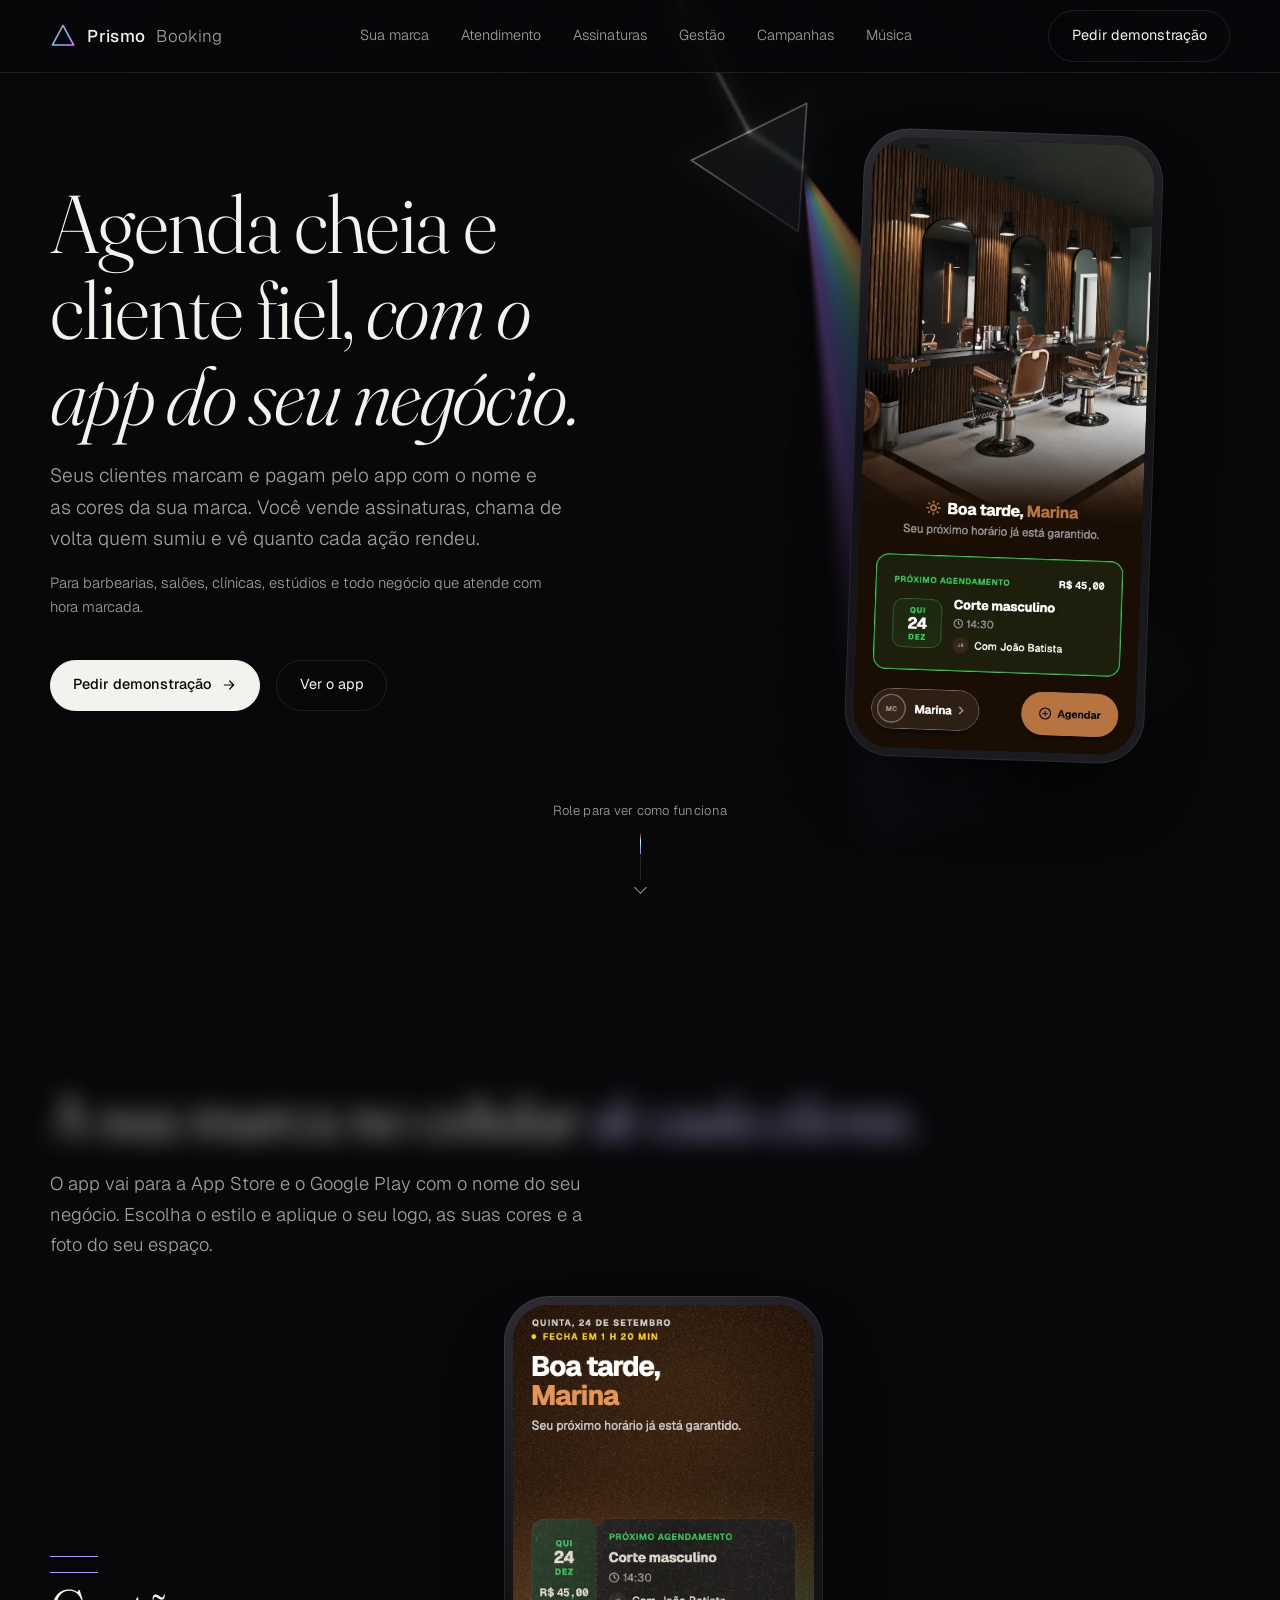
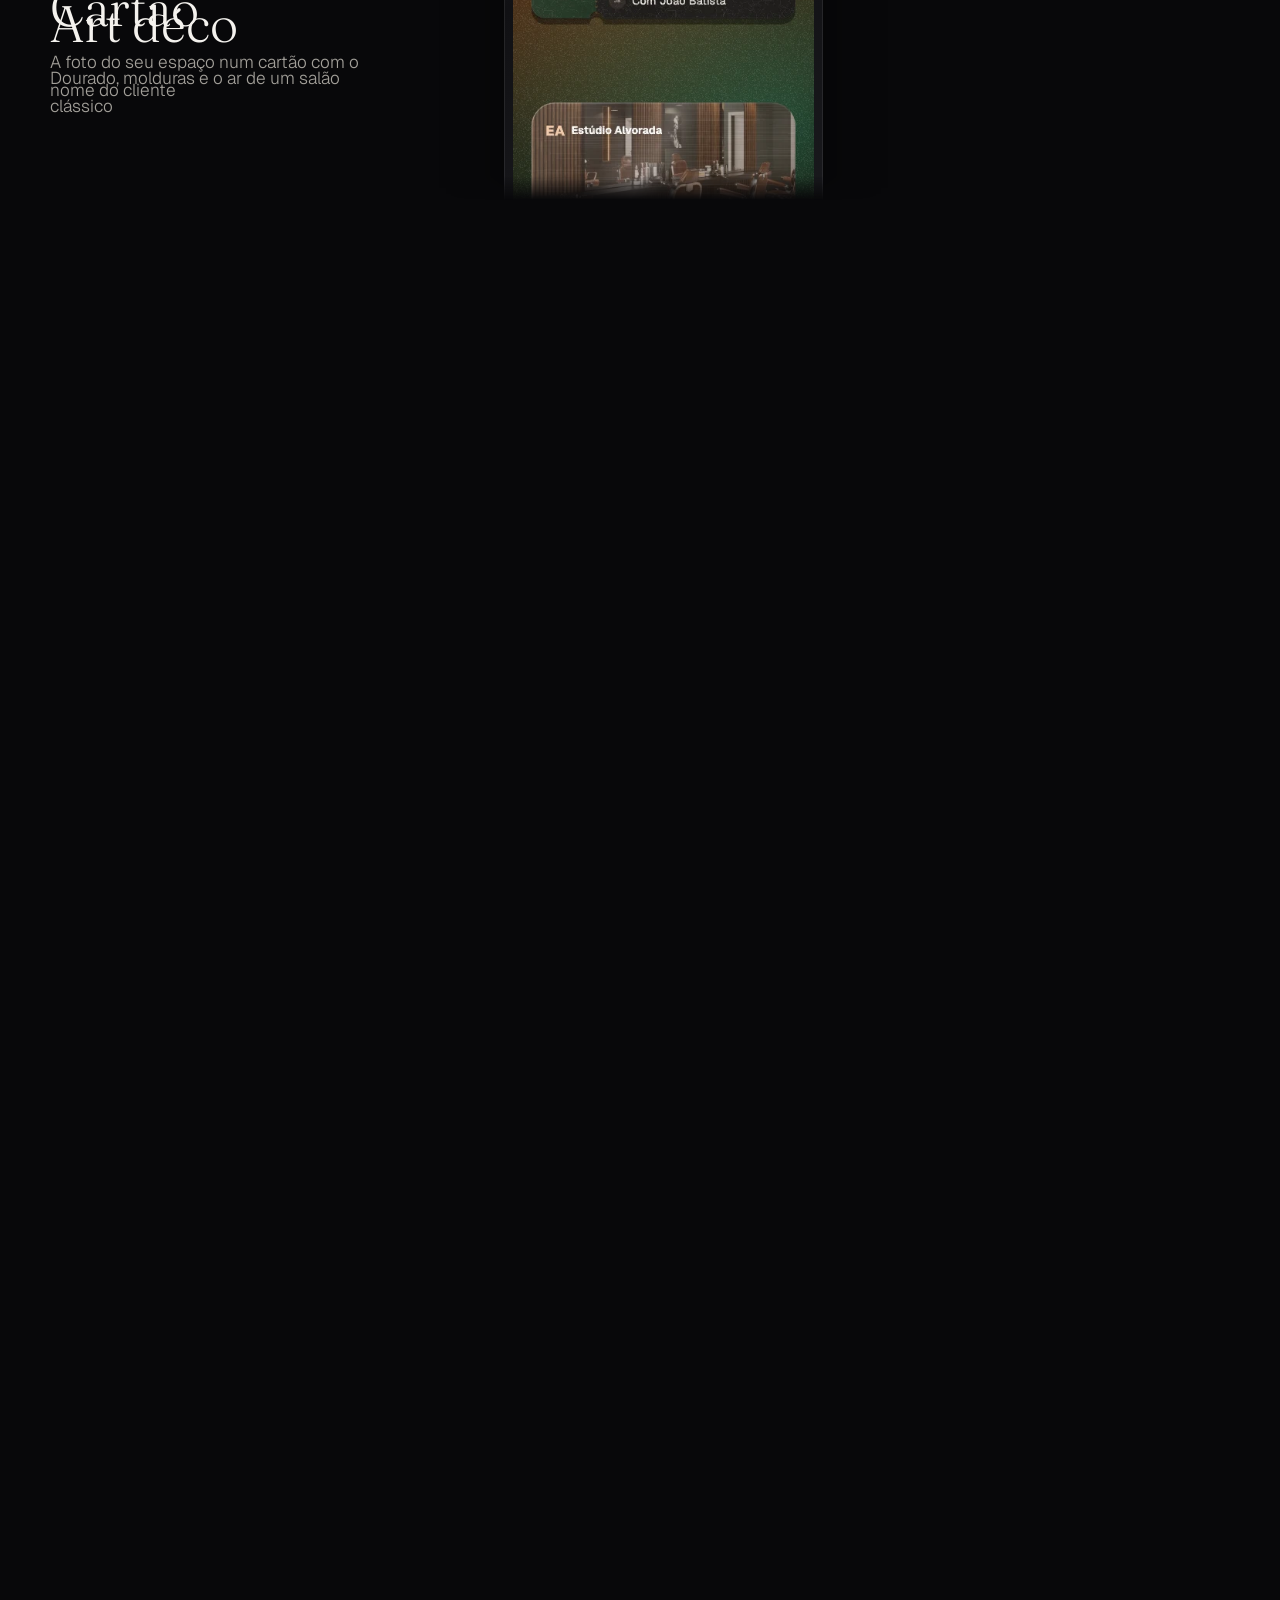
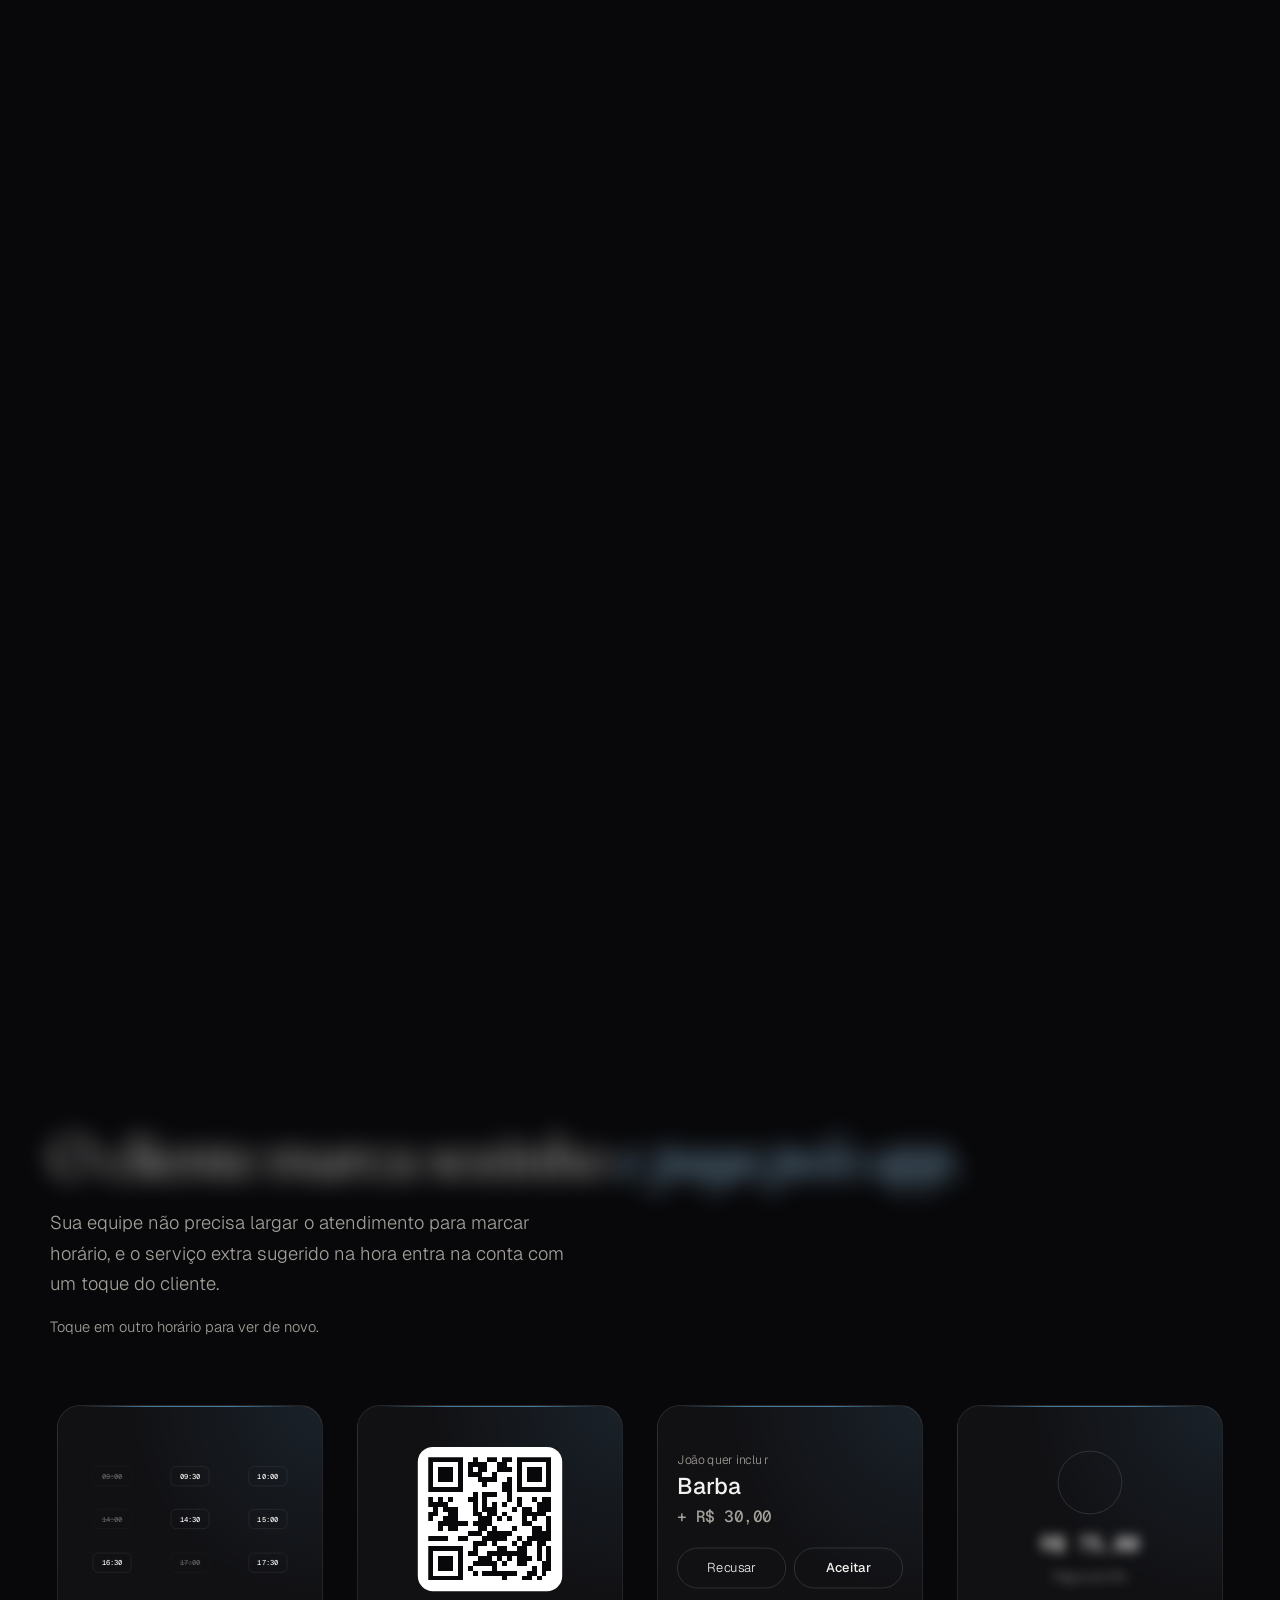
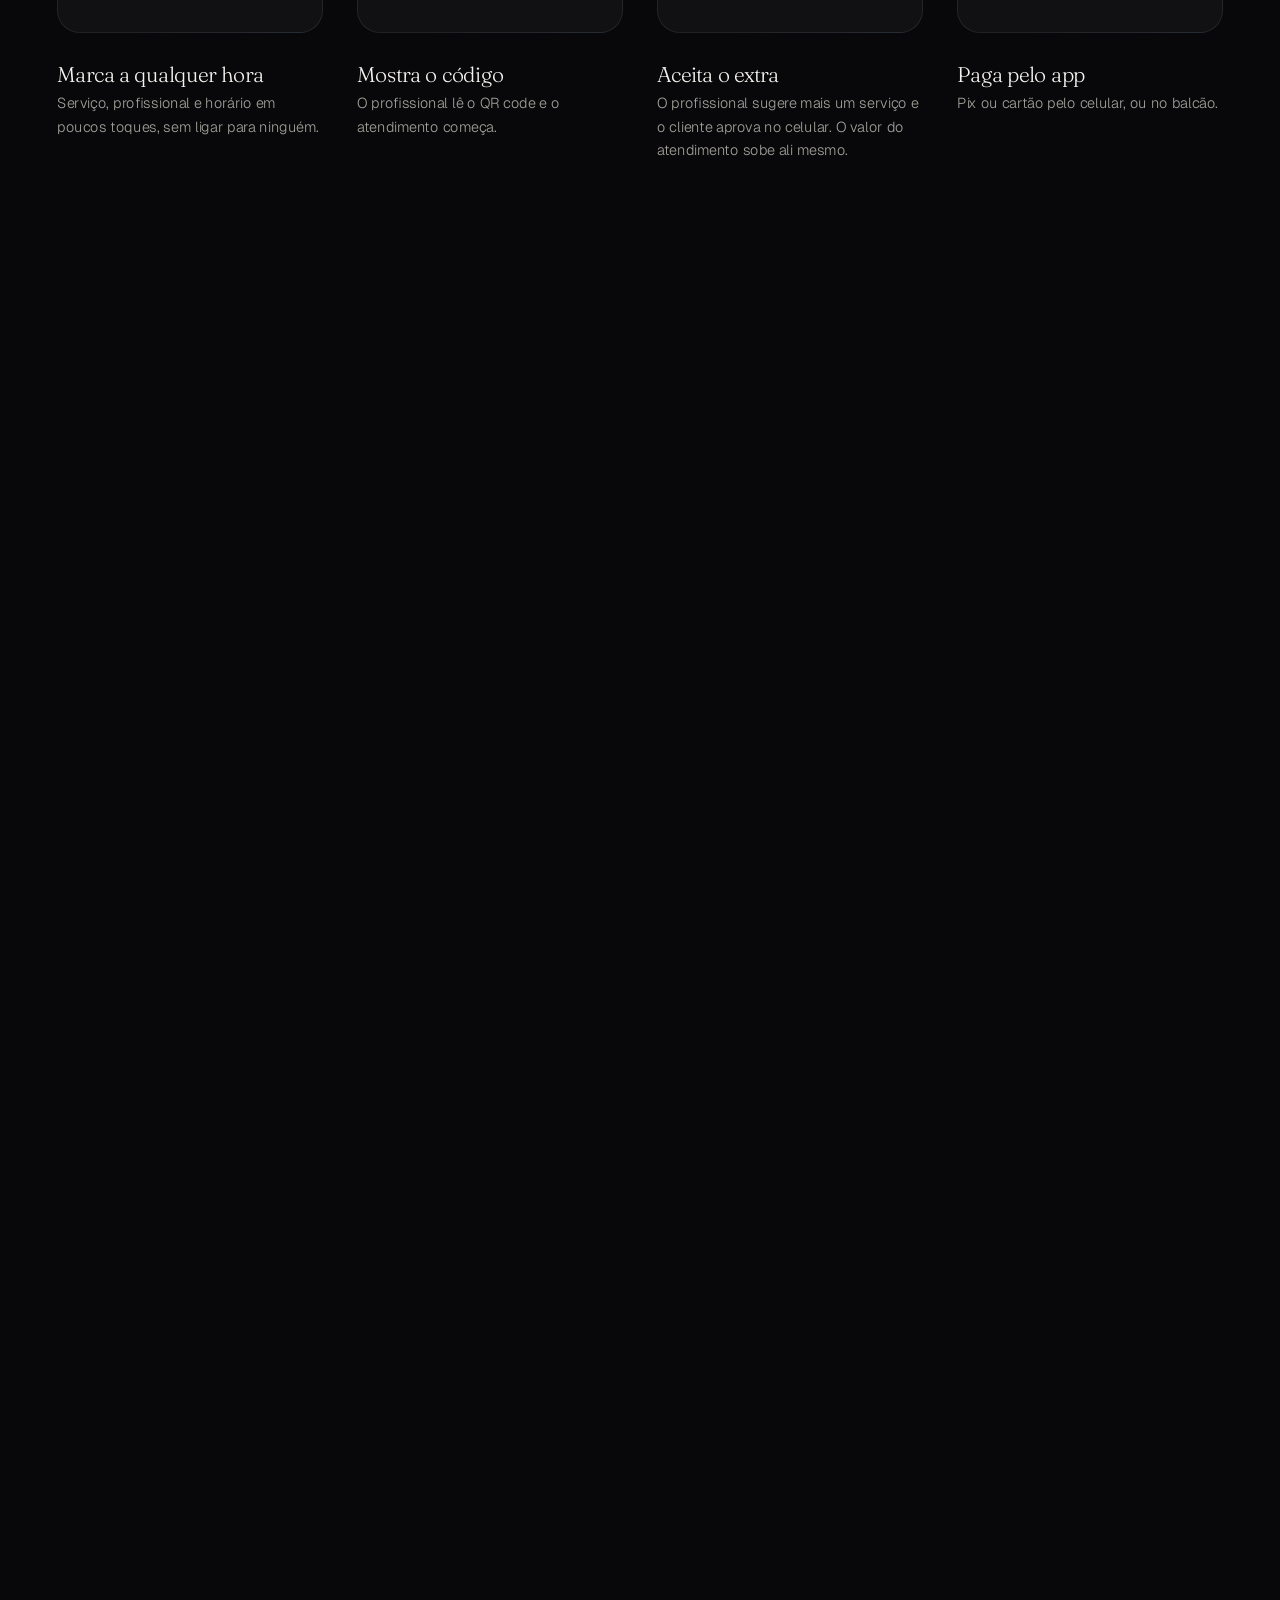
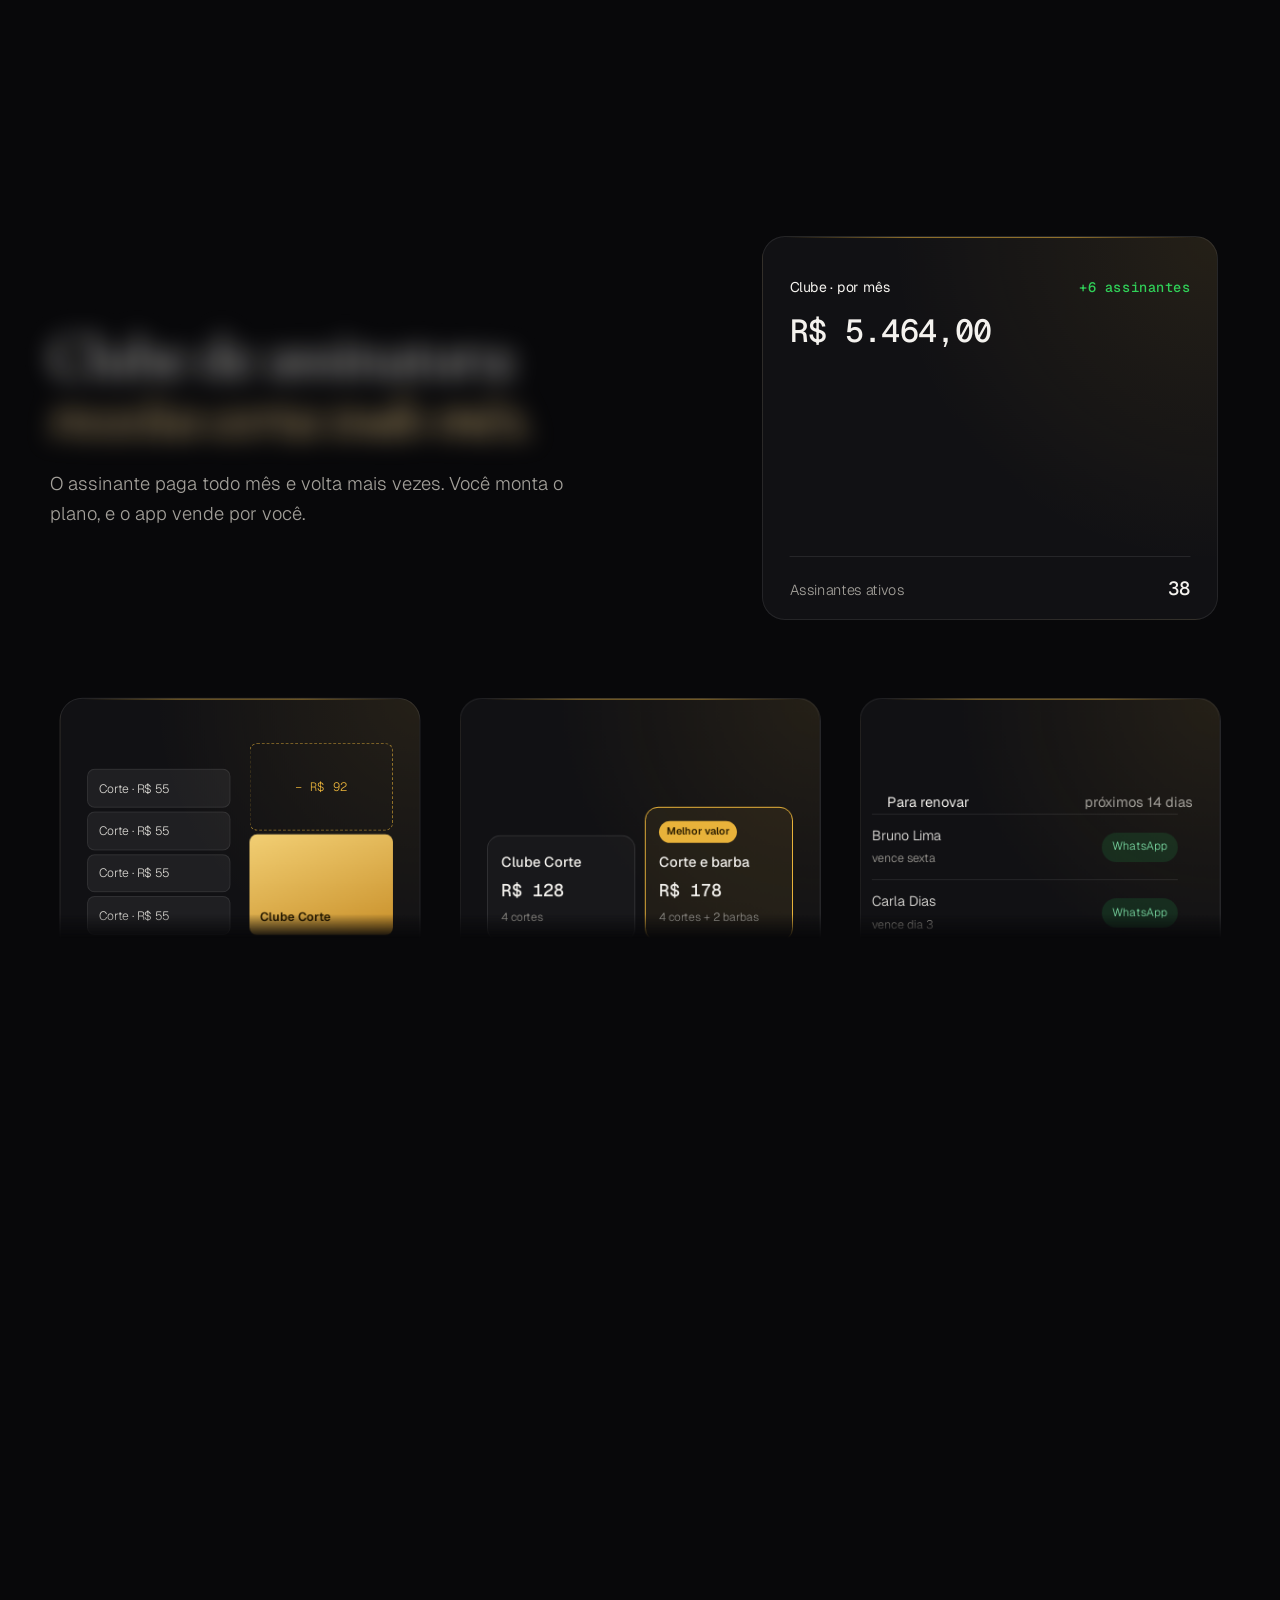
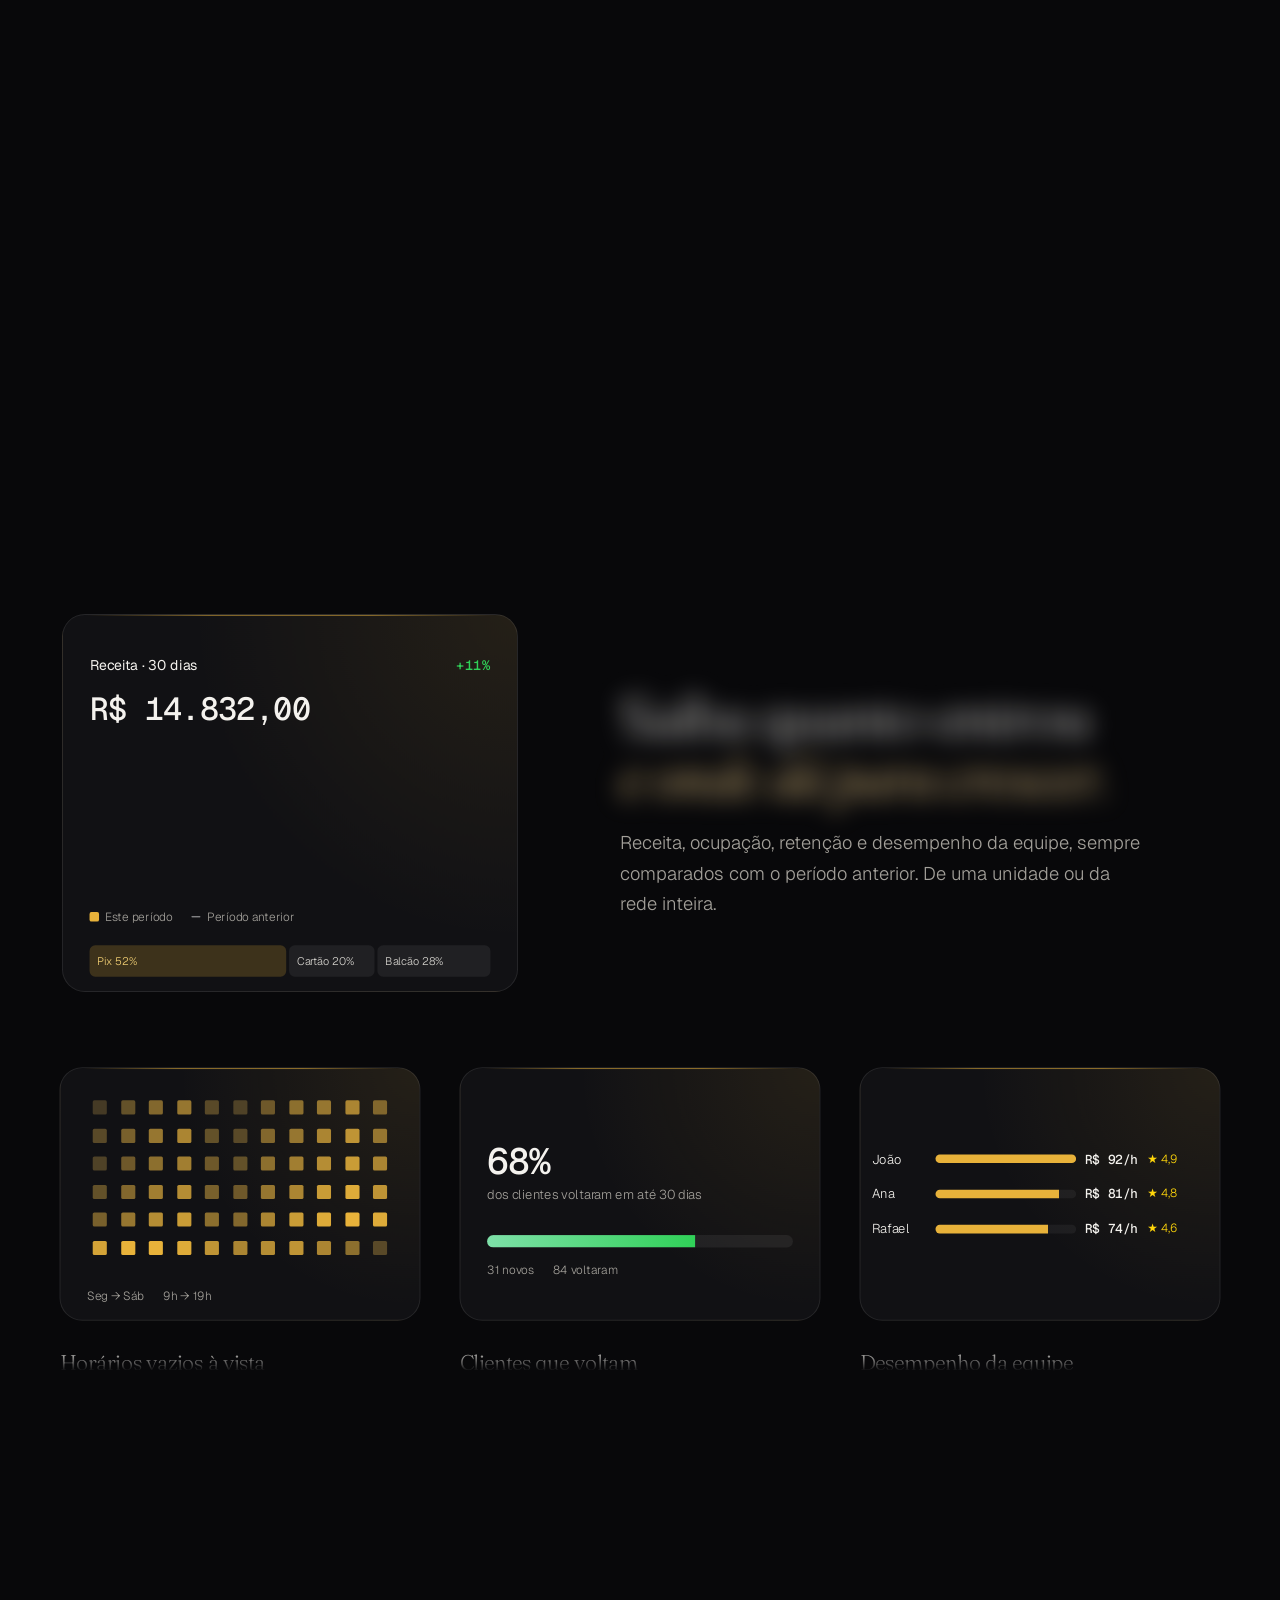
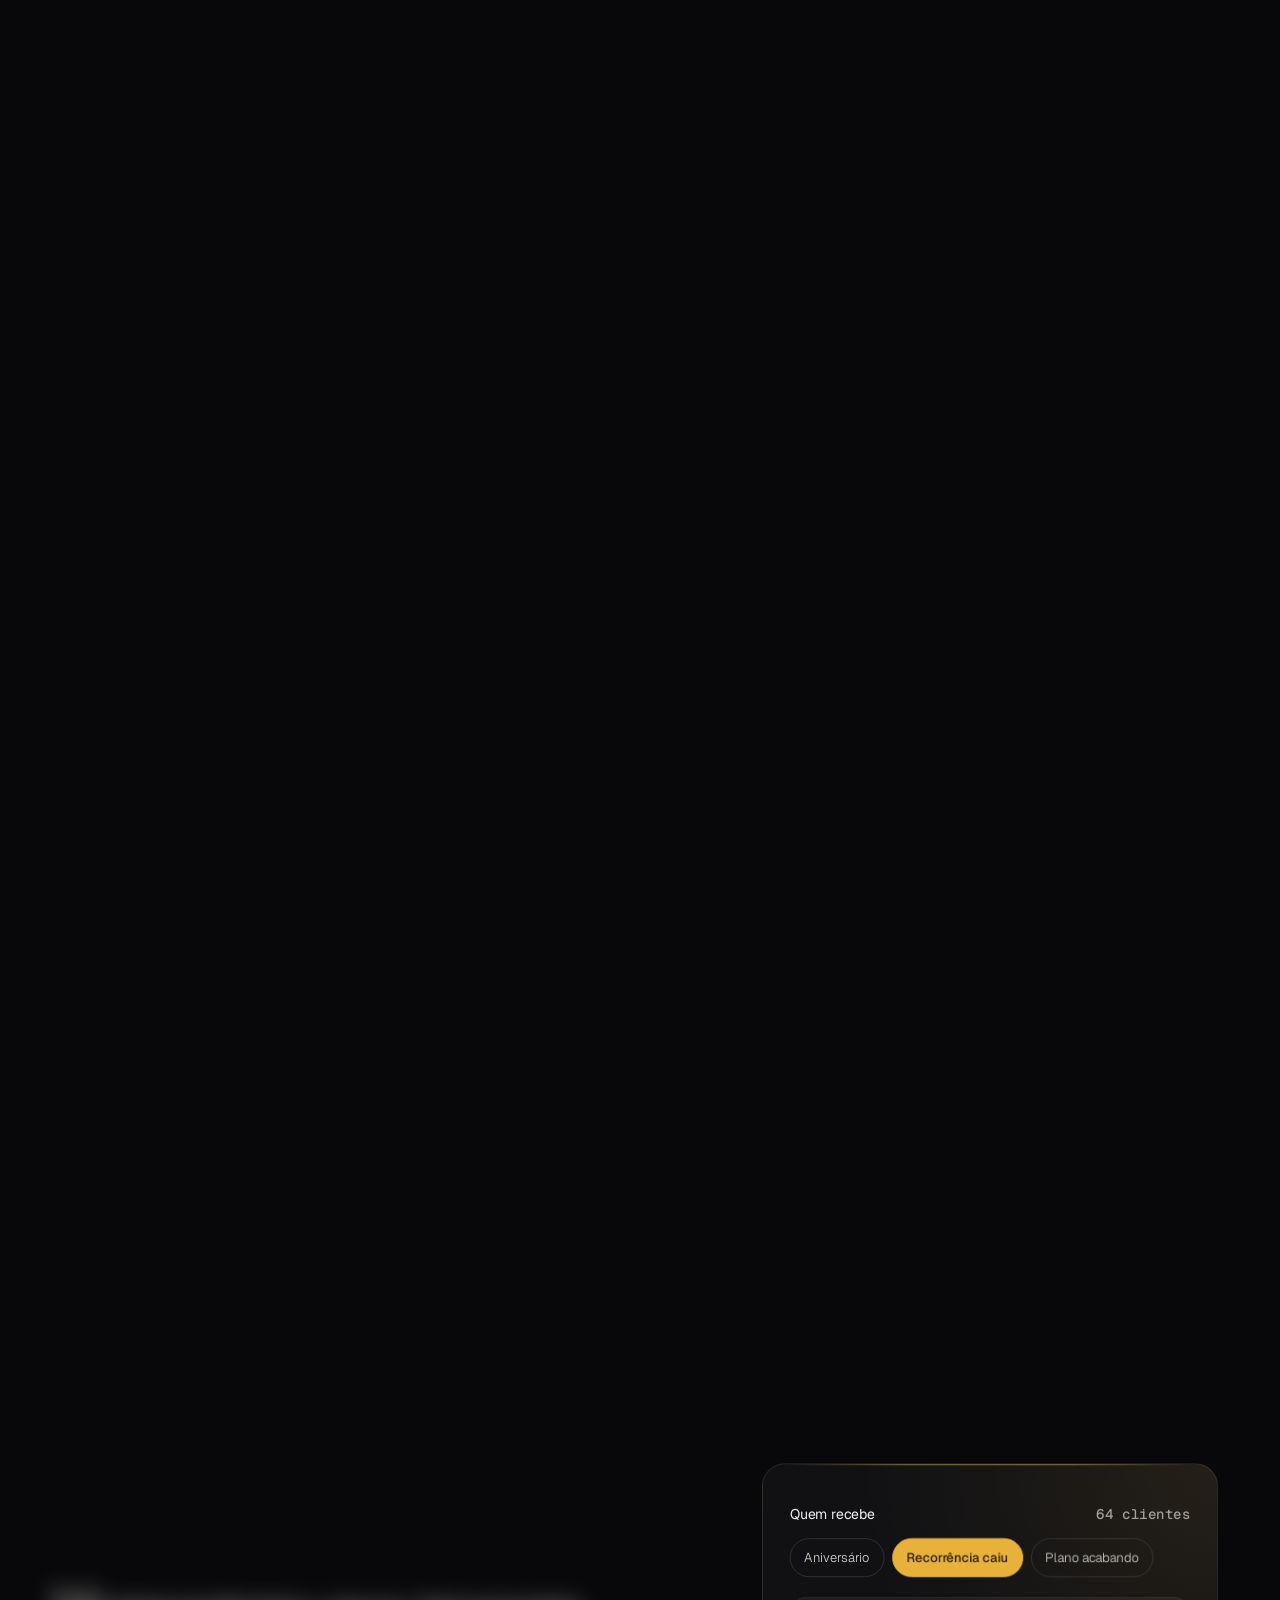
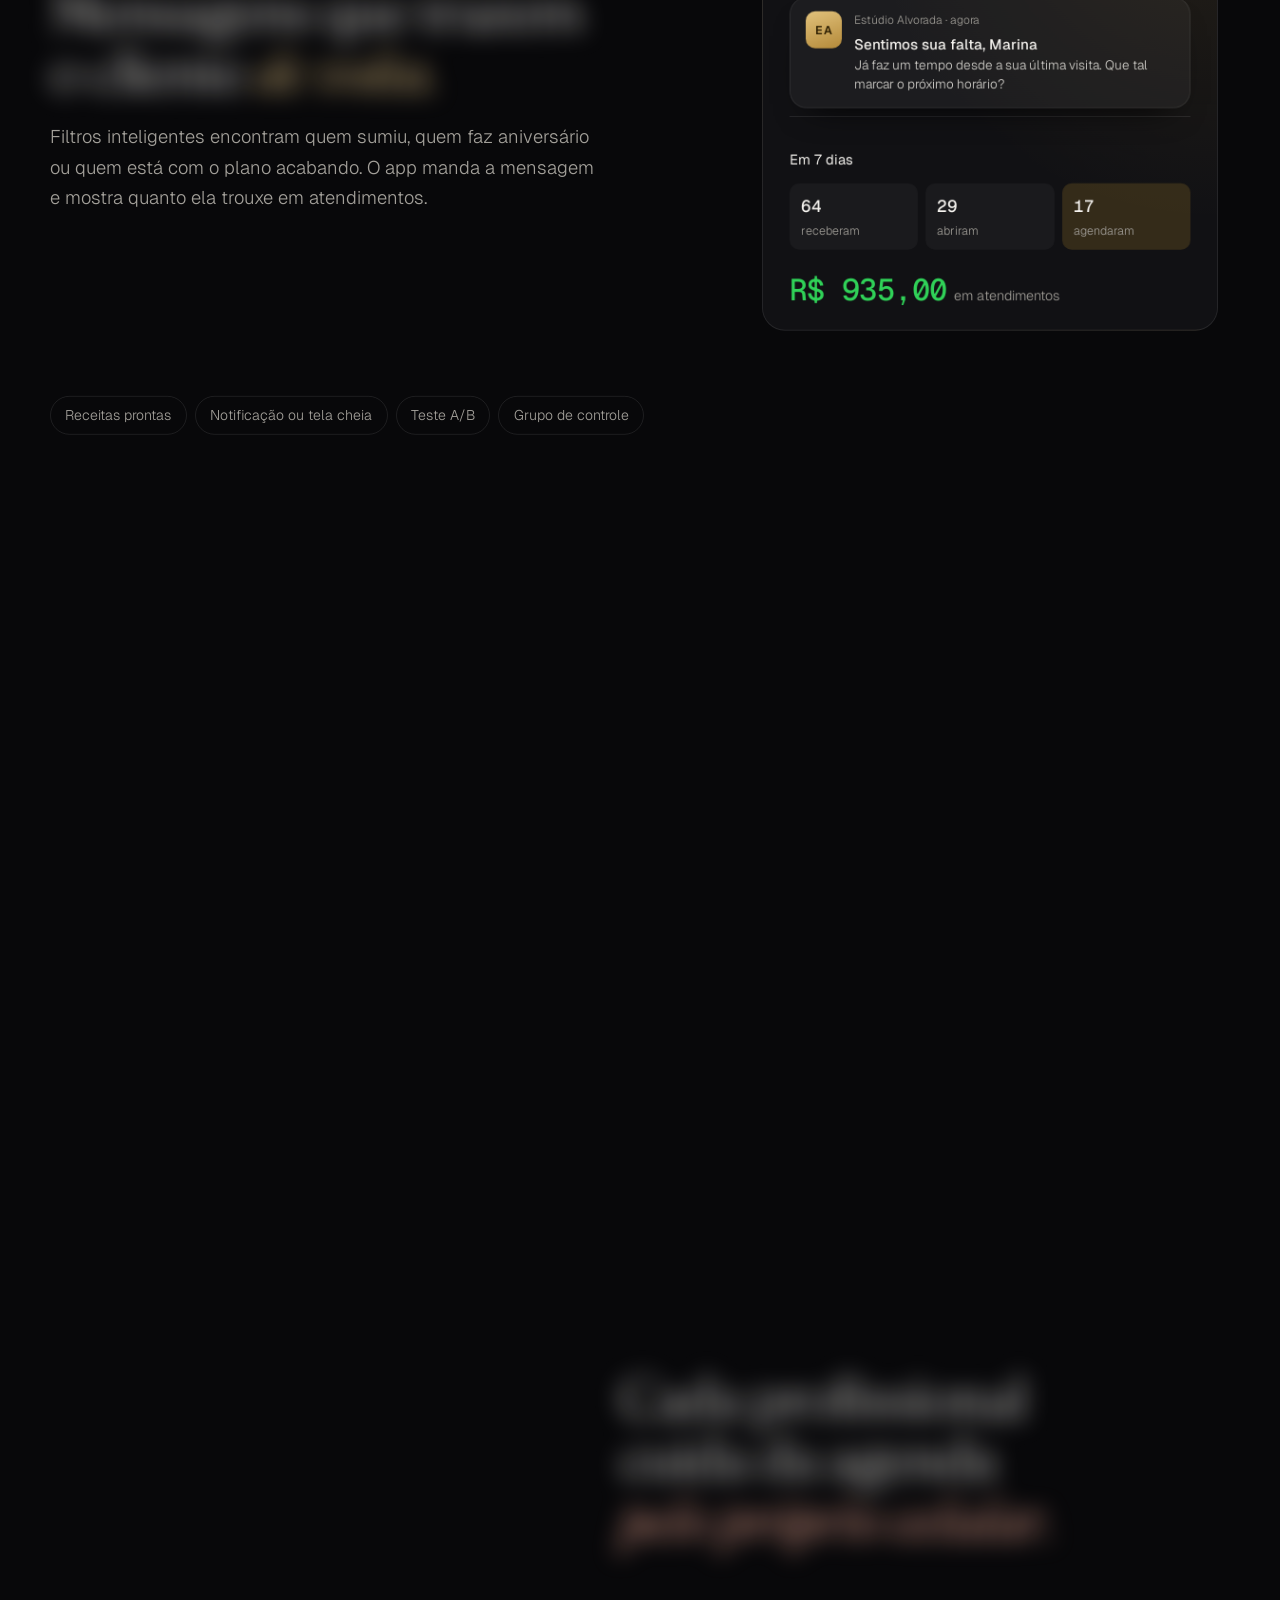
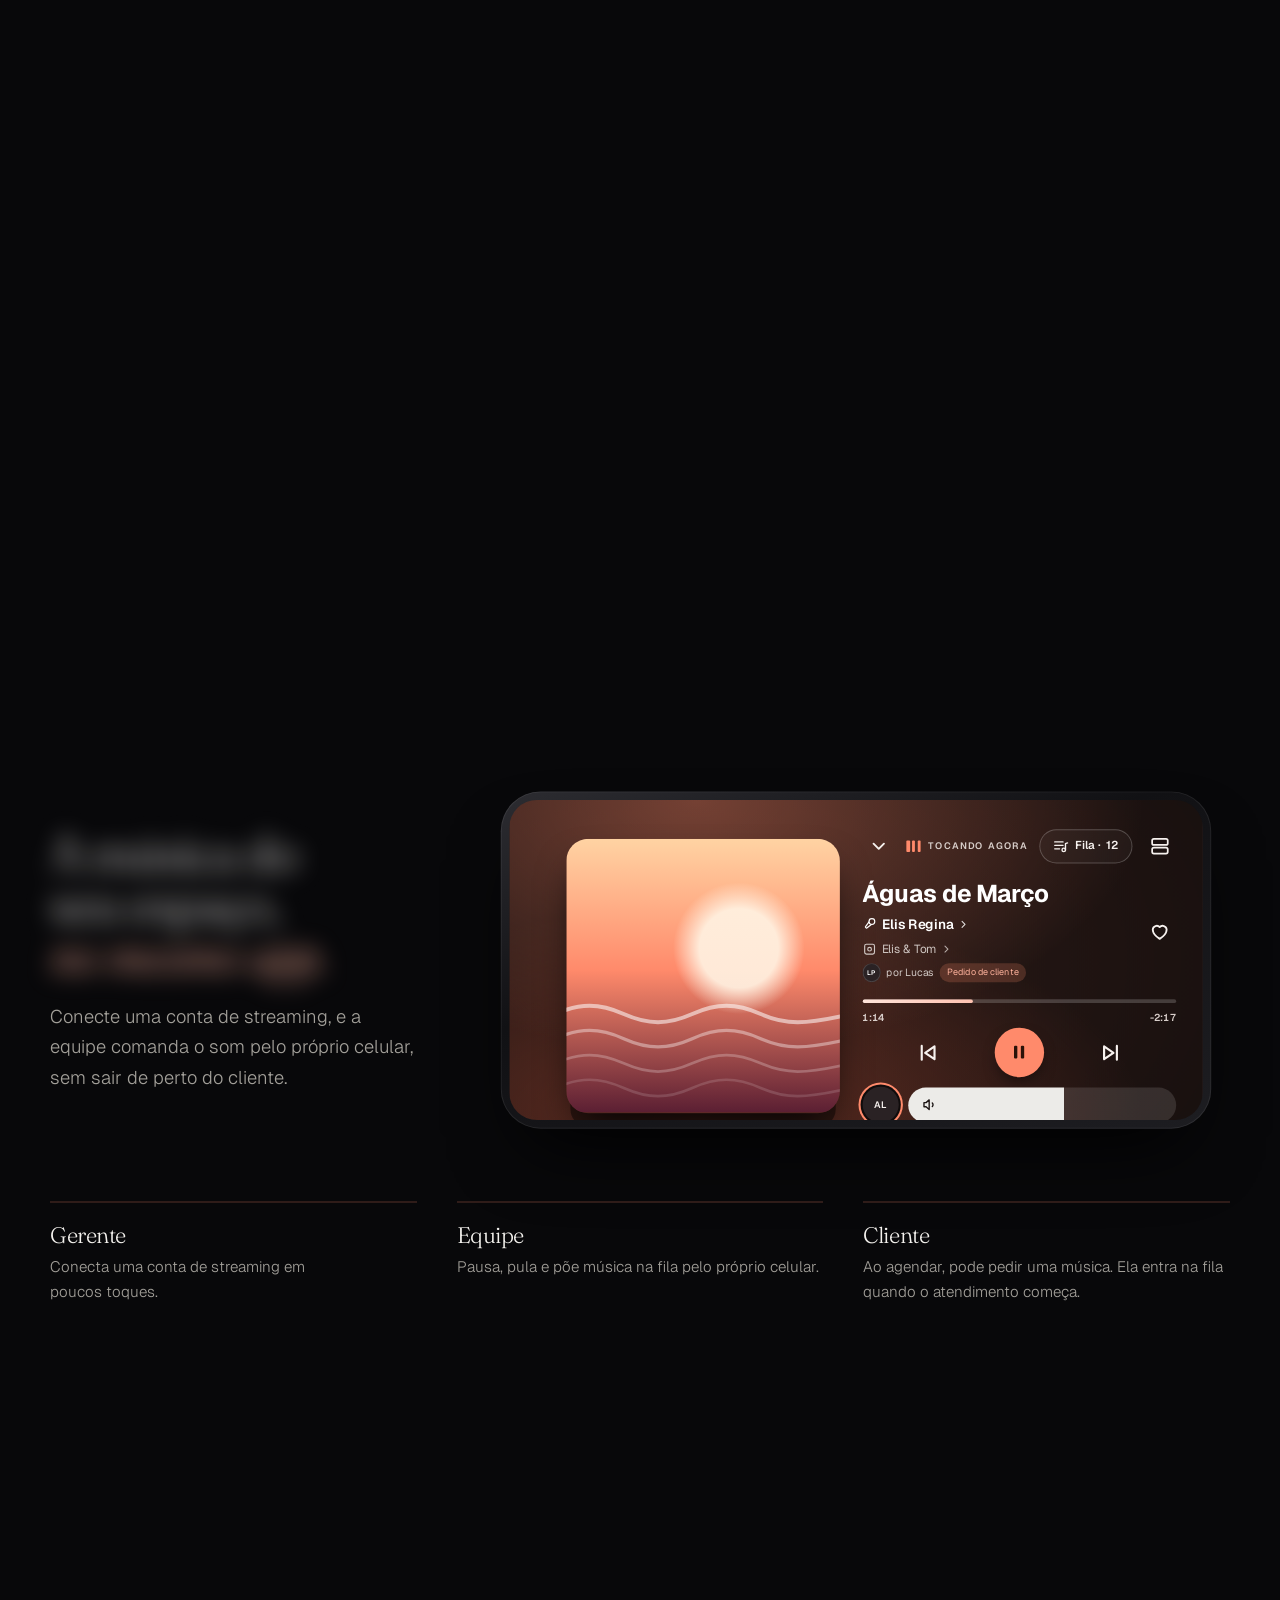
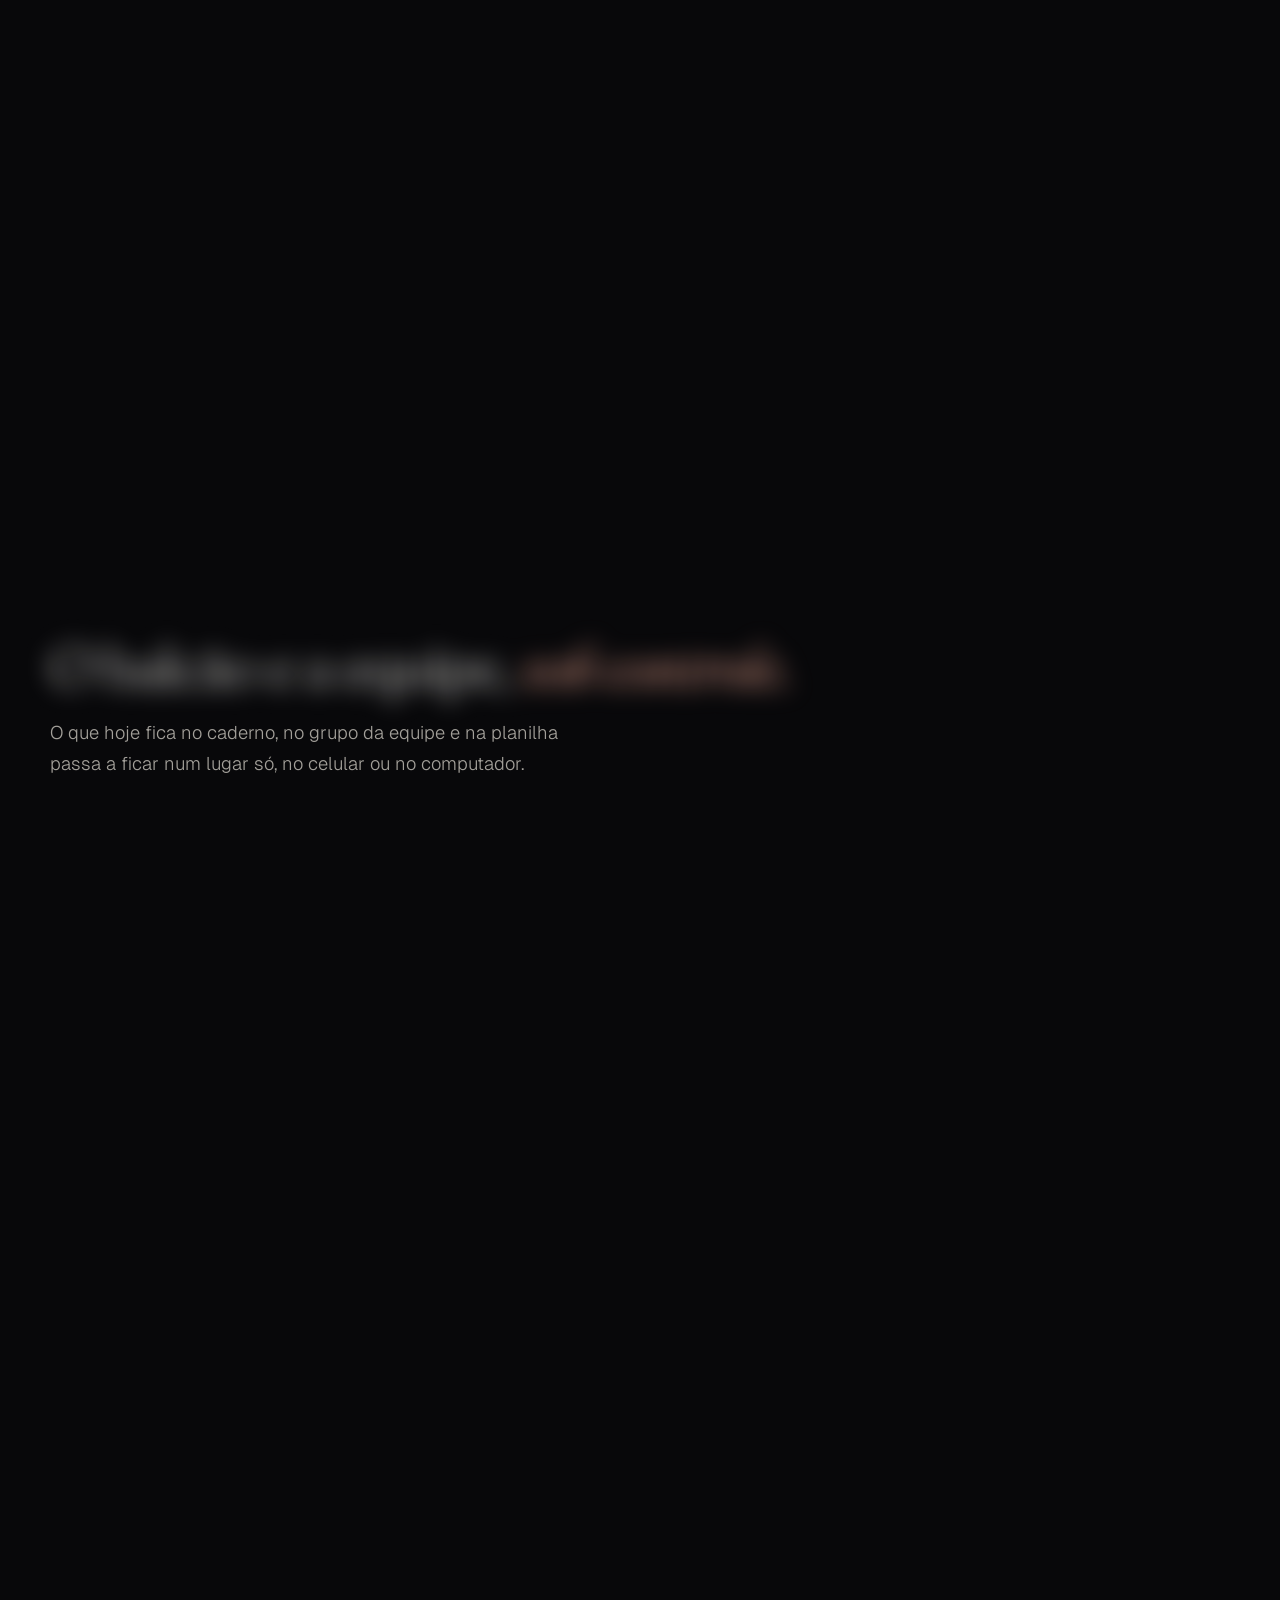
==== commit 645c269a: "feat: página do Prismo Booking conta a história por rolagem e vende resultado ao dono - Narrativa po" ====
--- a/booking.html
+++ b/booking.html
@@ -4,11 +4,11 @@
 <meta charset="utf-8">
 <meta name="viewport" content="width=device-width, initial-scale=1">
 <title>Prismo Booking — o app de agendamento com o nome do seu negócio</title>
-<meta name="description" content="Prismo Booking: o app de agendamento com o nome, o logo e as cores do seu negócio. Seus clientes marcam, pagam e avaliam; sua equipe atende pelo celular; você acompanha os números.">
+<meta name="description" content="Prismo Booking: o app de agendamento com o nome, o logo e as cores do seu negócio. Clube de assinatura, campanhas que trazem o cliente de volta e os números do caixa, num app só.">
 <meta name="theme-color" content="#08080a">
 <link rel="preconnect" href="https://fonts.googleapis.com">
 <link rel="preconnect" href="https://fonts.gstatic.com" crossorigin>
-<link href="https://fonts.googleapis.com/css2?family=Fraunces:ital,opsz,wght@0,9..144,300..600;1,9..144,300..600&family=Geist:wght@300..600&display=swap" rel="stylesheet">
+<link href="https://fonts.googleapis.com/css2?family=Fraunces:ital,opsz,wght@0,9..144,300..600;1,9..144,300..600&family=Geist:wght@300..600&family=Geist+Mono:wght@400..600&display=swap" rel="stylesheet">
 <style>
   :root {
     --bg: #08080a;
@@ -20,6 +20,8 @@
     --serif: "Fraunces", Georgia, serif;
     --sans: "Geist", system-ui, sans-serif;
     --wrap: min(1180px, 100% - 3rem);
+    --sec: clamp(4rem, 8vw, 6.5rem);
+    --ease: cubic-bezier(.16, 1, .3, 1);
   }
   * { box-sizing: border-box; margin: 0; }
   html { scroll-behavior: smooth; scrollbar-color: #2a2a2e var(--bg); }
@@ -74,7 +76,7 @@
   .phone img { width: 100%; aspect-ratio: 390 / 844; border-radius: 37px; object-fit: cover; object-position: top; background: #000; }
 
   /* Hero */
-  .hero { position: relative; padding: 9rem 0 6rem; isolation: isolate; overflow: hidden; }
+  .hero { position: relative; min-height: 100svh; display: grid; align-items: center; padding: 6.5rem 0 7rem; isolation: isolate; overflow: hidden; }
   .beam {
     position: absolute; z-index: -1; top: 40%; left: 50%; width: 140vmax; height: 140vmax; translate: -30% -50%;
     background: conic-gradient(from 200deg at 50% 50%, transparent 0deg, #ff6b6b1c 12deg, #ffb86b2a 20deg, #f5e27a2a 28deg, #7ee0a82a 36deg, #6bc4ff2a 44deg, #9a7bff2a 52deg, transparent 64deg);
@@ -86,9 +88,13 @@
   .hero h1 { font-size: clamp(2.8rem, 6.4vw, 5.6rem); max-width: 13ch; }
   .hero .lede { font-size: 1.2rem; max-width: 32rem; }
   .actions { display: flex; flex-wrap: wrap; gap: 1rem; margin-top: 2.5rem; }
-  .hero .phone { justify-self: center; rotate: 2deg; width: 300px; }
-
-  section { padding: clamp(5rem, 11vw, 8.5rem) 0; }
+  .hero .phone { justify-self: center; rotate: 2deg; width: min(300px, calc((100svh - 14rem) * .46)); }
+
+  /* Ritmo: seções do mesmo capítulo ficam coladas (só o respiro de --sec);
+     a linha de espectro separa capítulos, com respiro dobrado. */
+  section { padding: var(--sec) 0; }
+  section + section { padding-top: 0; }
+  section + section[id] { scroll-margin-top: calc(4.5rem + var(--sec) * .6); }
   .divider { height: 1px; background: var(--spectrum); opacity: .3; }
   .split { display: grid; grid-template-columns: 1fr auto; gap: clamp(2rem, 6vw, 6rem); align-items: center; }
   .split.flip { grid-template-columns: auto 1fr; }
@@ -106,9 +112,41 @@
   .styles figure:nth-child(even) { margin-top: 3rem; }
   .styles figcaption { font-size: .92rem; color: var(--muted); }
   .styles figcaption b { display: block; font-family: var(--serif); font-weight: 400; font-size: 1.3rem; }
-  .editor { display: grid; grid-template-columns: auto 1fr; gap: clamp(2rem, 5vw, 4.5rem); align-items: center; margin-top: 6rem; padding: clamp(2rem, 5vw, 3.5rem); border-radius: 28px; border: 1px solid var(--line); background: radial-gradient(circle at 0% 0%, #9a7bff17, transparent 55%), var(--surface); position: relative; overflow: hidden; }
+  .editor { display: grid; grid-template-columns: auto minmax(0, 30rem); justify-content: center; gap: clamp(2rem, 7vw, 6rem); align-items: center; margin-top: 4.5rem; padding: clamp(2rem, 5vw, 3.5rem); border-radius: 28px; border: 1px solid var(--line); background: radial-gradient(circle at 0% 0%, #9a7bff17, transparent 55%), var(--surface); position: relative; overflow: hidden; }
   .editor::before { content: ""; position: absolute; inset: 0 0 auto; height: 1px; background: var(--spectrum); }
   .editor h3 { font-size: clamp(1.8rem, 3vw, 2.4rem); }
+
+  /* Editor ao vivo: a tela real do editor, com uma foto por sugestão de cor.
+     Tocar numa cor (aqui ou no celular) troca a foto na hora, como no app. */
+  @property --pick { syntax: "<color>"; inherits: true; initial-value: #4b6bd6; }
+  .editor { --pick: #4b6bd6; transition: --pick .7s var(--ease); }
+  .editor::after {
+    content: ""; position: absolute; z-index: 0; inset: 0; pointer-events: none;
+    background: radial-gradient(38% 55% at 24% 60%, color-mix(in srgb, var(--pick) 22%, transparent), transparent 72%);
+  }
+  .editor > * { position: relative; z-index: 1; }
+  .editor .phone { width: min(290px, calc((100svh - 17rem) * .46)); }
+  .preview .screen { position: relative; }
+  .preview .screen img + img { position: absolute; inset: 0; opacity: 0; transition: opacity .14s linear; }
+  .preview .screen img.on { opacity: 1; }
+  /* Os toques caem onde ficam as sugestões na tela (390 × 844). */
+  .preview .hit, .preview .tap { position: absolute; top: 88.27%; left: calc(var(--x) * 1%); width: 11%; aspect-ratio: 1; translate: -50% -50%; border-radius: 50%; }
+  .preview .hit { z-index: 9; cursor: pointer; }
+  .preview .tap { z-index: 10; pointer-events: none; opacity: 0; background: #ffffff; }
+  .preview .tap.go { animation: tap .6s cubic-bezier(.2, .7, .3, 1) both; }
+  @keyframes tap { 0% { opacity: .5; scale: .35; } 25% { opacity: .38; scale: .8; } 100% { opacity: 0; scale: 1.7; } }
+  .picks-label { margin-top: 2rem; font-size: .85rem; color: var(--muted); }
+  .picks { display: flex; flex-wrap: wrap; gap: .75rem; margin-top: .7rem; }
+  .pick {
+    width: 2.75rem; height: 2.75rem; border-radius: 50%; cursor: pointer;
+    border: 2px solid transparent; background: var(--c); background-clip: content-box; padding: 4px;
+    transition: border-color .25s, scale .25s var(--ease);
+    -webkit-tap-highlight-color: transparent;
+  }
+  .pick:hover { scale: 1.08; }
+  .pick:active { scale: .92; }
+  .pick[aria-pressed="true"] { border-color: var(--text); }
+  .editor h3 em { color: color-mix(in oklab, var(--pick) 62%, var(--text)); }
 
   /* Fluxo */
   .flow { display: grid; grid-template-columns: repeat(4, 1fr); gap: 1.25rem; margin-top: 4rem; }
@@ -141,12 +179,6 @@
   .music p { color: var(--muted); font-size: .97rem; }
   .lands { display: grid; grid-template-columns: 1fr 1fr; gap: 1.5rem; margin-top: 4rem; }
 
-  .steps { list-style: none; padding: 0; counter-reset: s; display: grid; gap: 1.5rem; align-content: center; }
-  .steps.start { grid-template-columns: repeat(3, 1fr); gap: 2.5rem; margin-top: 3rem; }
-  .steps.start li { border-top: 1px solid var(--line); padding-top: 1.4rem; }
-  .steps li { counter-increment: s; display: grid; grid-template-columns: 2.2rem 1fr; gap: .5rem; color: var(--muted); font-size: .95rem; }
-  .steps li::before { content: counter(s); font: italic 400 1.4rem/1 var(--serif); color: var(--text); }
-  .steps b { display: block; margin-bottom: .2rem; }
 
   .faq { margin-top: 3rem; max-width: 50rem; }
   .faq details { border-top: 1px solid var(--line); }
@@ -160,6 +192,9 @@
   .cta { text-align: center; }
   .cta h2 { font-size: clamp(2.4rem, 6vw, 4.8rem); max-width: 16ch; margin: 0 auto; }
   .cta .lede { margin: 1.4rem auto 2.5rem; }
+  .cta .mail { margin-top: 1.1rem; font-size: .9rem; color: var(--muted); }
+  .cta .mail a { color: var(--text); text-decoration: underline; text-underline-offset: 3px; text-decoration-color: #ffffff55; }
+  .cta .mail a:hover { text-decoration-color: currentColor; }
 
   footer { border-top: 1px solid var(--line); padding: 2.5rem 0; color: var(--muted); font-size: .85rem; }
   footer .wrap { display: flex; justify-content: space-between; gap: 1rem; flex-wrap: wrap; }
@@ -177,6 +212,11 @@
   @media (max-width: 900px) {
     nav ul { display: none; }
     .hero-grid, .split, .split.flip, .price-box, .editor { grid-template-columns: minmax(0, 1fr); }
+    /* Celular: o texto ocupa a primeira tela inteira, com o aviso de rolar no pé; o celular vem logo abaixo. */
+    .hero { display: block; padding: 0 0 4rem; }
+    .hero-grid { gap: 0; }
+    .hero-grid > div:first-child { min-height: 100svh; display: flex; flex-direction: column; justify-content: center; padding: 5.5rem 0 6.5rem; }
+    .hero .phone { width: min(280px, 76vw); margin-top: 3rem; }
     .split.flip > .phones, .split.flip > .phone { order: 0; }
     .split > .phone, .split > .phones, .editor .phone { justify-self: center; }
   }
@@ -196,12 +236,15 @@
     .flow.three .phone { width: 70%; }
     .phone.land { padding: 6px; border-radius: 26px; }
     .phone.land img { border-radius: 21px; }
-    .steps.start { grid-template-columns: 1fr; gap: 1.5rem; }
     header .btn { display: none; }
   }
   @media (prefers-reduced-motion: reduce) {
     *, *::before, *::after { animation: none !important; transition: none !important; }
     html { scroll-behavior: auto; }
+    /* O fluxo do atendimento ainda acontece passo a passo, só que sem movimento: as cores trocam. */
+    .steps4 .chip.on, .steps4 .pair .yes, .steps4 .ring, .steps4 .paid b, .steps4 .paid small {
+      transition: background-color .2s, border-color .2s, color .2s, opacity .2s !important;
+    }
   }
 </style>
 <style>
@@ -242,7 +285,7 @@
   .pair .yes { background: var(--text); color: var(--bg); border-color: var(--text); font-weight: 500; }
   .paid { display: grid; justify-items: center; gap: .35rem; }
   .ring { width: 4.2rem; height: 4.2rem; border-radius: 50%; display: grid; place-items: center; border: 1px solid #30d15866; background: #30d15814; margin-bottom: .5rem; }
-  .ring svg, .ok svg { width: 1.8rem; fill: none; stroke: #30d158; stroke-width: 2.2; stroke-linecap: round; stroke-linejoin: round; }
+  .ring svg { width: 1.8rem; fill: none; stroke: #30d158; stroke-width: 2.2; stroke-linecap: round; stroke-linejoin: round; }
   .paid b { font-size: 1.35rem; }
   .paid small { color: var(--muted); font-size: .82rem; }
 
@@ -255,7 +298,6 @@
   .stack span { padding: .55rem .7rem; border-radius: 8px; background: #ffffff10; border: 1px solid #ffffff14; font-size: .8rem; color: #d6d4cf; }
   .stack .gold { height: 6.6rem; display: grid; align-items: end; background: linear-gradient(160deg, #f2cf74, #c9902a); color: #2b1d00; font-weight: 600; border: 0; }
   .stack .save { border: 1px dashed #e8b23a99; background: transparent; color: #e8b23a; text-align: center; font-family: "Geist Mono", monospace; height: 5.8rem; display: grid; place-items: center; }
-  .gold-t { color: #e8b23a; font-weight: 500; }
 
   /* Agenda do barbeiro */
   .agenda { list-style: none; padding: 0; margin-top: 1rem; display: grid; }
@@ -279,56 +321,48 @@
   .k-now { background: #e8b23a; } .k-prev { border-top: 2px solid #ffffff77; height: 0 !important; vertical-align: 3px !important; }
 
   /* Campanhas */
-  .camp { display: grid; grid-template-columns: repeat(3, 1fr); gap: 1.25rem; margin-top: 3.5rem; }
-  .camp figure { display: grid; gap: 1.25rem; align-content: start; }
-  .camp .viz { height: 16rem; display: grid; align-content: center; }
+  /* Linha de três: o subgrid alinha as legendas mesmo quando um cartão cresce. */
+  .camp { display: grid; grid-template-columns: repeat(3, 1fr); grid-template-rows: auto auto; gap: 0 1.25rem; margin-top: 3.5rem; }
+  .camp figure { display: grid; grid-row: span 2; grid-template-rows: subgrid; gap: 1.25rem; }
+  .camp .viz { min-height: 16rem; display: grid; align-content: center; }
   .camp h3 { font-size: 1.4rem; margin-bottom: .3rem; }
   .camp figcaption p { color: var(--muted); font-size: .95rem; }
   .recipes { list-style: none; padding: 0; display: flex; flex-wrap: wrap; gap: .5rem; }
   .recipes li { padding: .5rem .9rem; border-radius: 999px; border: 1px solid #ffffff22; font-size: .85rem; color: #d6d4cf; }
   .recipes .on { background: var(--text); color: var(--bg); border-color: var(--text); font-weight: 500; }
-  .ab { display: grid; gap: .9rem; }
-  .ab div { display: grid; grid-template-columns: 1.4rem 1fr 3rem; gap: .7rem; align-items: center; }
-  .ab span { font: 500 .85rem var(--sans); color: var(--muted); }
-  .ab i { height: .9rem; border-radius: 999px; background: linear-gradient(90deg, #ffffff40 var(--w), #ffffff0d var(--w)); }
-  .ab .win i { background: linear-gradient(90deg, #e8b23a var(--w), #ffffff0d var(--w)); }
-  .ab .win b { color: #e8b23a; }
-  .ab b { font-size: .9rem; text-align: right; }
-  .ab small { color: var(--muted); font-size: .8rem; margin-top: .3rem; }
-  .funnel { display: grid; gap: 5px; justify-items: center; }
-  .funnel span { width: var(--w); display: flex; justify-content: space-between; padding: .55rem .85rem; border-radius: 8px; font-size: .82rem; background: linear-gradient(90deg, #ffffff14, #ffffff08); }
-  .funnel span:nth-child(3) { background: linear-gradient(90deg, #e8b23a40, #e8b23a1a); }
-  .funnel p { margin-top: .8rem; font-size: 1.15rem; color: #30d158; }
-  .funnel p small { font: 400 .8rem var(--sans); color: var(--muted); margin-left: .3rem; }
+
+  /* Campanha: quem recebe → a mensagem → o que voltou em reais. */
+  .send { display: grid; gap: 1.35rem; }
+  .send .viz-head { margin-bottom: .8rem; }
+  .note {
+    display: grid; grid-template-columns: 2.4rem 1fr; gap: .8rem; align-items: start;
+    padding: .9rem 1rem; border-radius: 18px; background: #ffffff0c; border: 1px solid #ffffff14;
+    box-shadow: 0 18px 36px -22px #000;
+  }
+  .note-ic { width: 2.4rem; height: 2.4rem; border-radius: 10px; display: grid; place-items: center; background: linear-gradient(160deg, #e2c27c, #b48a3a); color: #2b1d00; font: 600 .78rem var(--sans); letter-spacing: .02em; }
+  .note small { display: block; color: var(--muted); font-size: .75rem; }
+  .note b { display: block; font-weight: 500; font-size: .95rem; margin-top: .1rem; }
+  .note span:last-child { display: block; color: #d6d4cf; font-size: .85rem; line-height: 1.45; }
+  .reach { padding-top: 1.2rem; border-top: 1px solid var(--line); }
+  .reach-row { display: grid; grid-template-columns: repeat(3, 1fr); gap: .5rem; }
+  .reach-row span { display: grid; gap: .1rem; padding: .6rem .75rem; border-radius: 10px; background: #ffffff0a; font-size: .78rem; color: var(--muted); }
+  .reach-row b { font-size: 1.1rem; color: var(--text); }
+  .reach-row span:last-child { background: color-mix(in srgb, var(--hue) 16%, transparent); }
+  .gain { margin-top: 1rem; display: flex; align-items: baseline; gap: .5rem; flex-wrap: wrap; color: var(--muted); font-size: .9rem; }
+  .gain b { font-size: 2rem; letter-spacing: -.02em; color: #30d158; }
+
+  /* Clube: a receita que entra todo mês. */
+  .mrr { display: grid; grid-template-columns: repeat(6, 1fr); gap: .5rem; align-items: end; height: 8.5rem; margin-top: 1.4rem; }
+  .mrr span { height: var(--h); border-radius: 4px 4px 0 0; background: linear-gradient(#e8b23a, #b07a00); opacity: .55; }
+  .mrr span:last-child { opacity: 1; }
+  .mrr-x { display: grid; grid-template-columns: repeat(6, 1fr); gap: .5rem; margin-top: .5rem; font-size: .75rem; color: var(--muted); text-align: center; }
 
   /* Música */
-  .np { display: grid; grid-template-columns: 4rem 1fr auto; gap: 1rem; align-items: center; }
-  .art { width: 4rem; height: 4rem; border-radius: 12px; background: radial-gradient(circle at 30% 30%, #ffb86b, #ff6b6b 45%, #6b2a3a 90%); box-shadow: 0 10px 24px -10px #ff6b6b88; }
-  .np b { display: block; font-weight: 500; font-size: 1.05rem; }
-  .np small { display: block; font-size: .85rem; }
-  .who { display: inline-block; margin-top: .35rem; font-size: .75rem; padding: .2rem .55rem; border-radius: 999px; background: #ff8a6b1f; color: #ffb39c; }
-  .eq { display: flex; gap: 3px; align-items: flex-end; height: 1.4rem; }
-  .eq i { width: 4px; height: 100%; border-radius: 2px; background: #ff8a6b; transform-origin: bottom; animation: eq 1.1s ease-in-out infinite; }
-  .eq i:nth-child(2) { animation-delay: -.4s; } .eq i:nth-child(3) { animation-delay: -.8s; } .eq i:nth-child(4) { animation-delay: -.2s; }
   @keyframes eq { 0%, 100% { transform: scaleY(.3); } 50% { transform: scaleY(1); } }
-  .prog { height: 3px; border-radius: 2px; background: #ffffff14; margin: 1.3rem 0 .4rem; overflow: hidden; }
-  .prog i { display: block; width: 42%; height: 100%; background: #ff8a6b; }
-  .queue { list-style: none; padding: 0; margin-top: 1rem; }
-  .queue li { display: flex; justify-content: space-between; gap: 1rem; padding: .7rem 0; border-top: 1px solid var(--line); font-size: .9rem; }
-  .queue small { color: var(--muted); }
-  .talk { display: inline-block; margin-top: 1.1rem; padding: .6rem 1rem; border-radius: 999px; border: 1px solid #ffffff22; font-size: .85rem; }
   .trio { display: grid; grid-template-columns: repeat(3, 1fr); gap: 2.5rem; margin-top: 4rem; }
   .trio div { border-top: 1px solid var(--line); padding-top: 1.3rem; }
   .trio h3 { font-size: 1.4rem; margin-bottom: .4rem; }
   .trio p { color: var(--muted); font-size: .95rem; }
-
-  /* Avaliação */
-  .stars { color: #ffd60a; letter-spacing: .12em; }
-  .ok { display: inline-flex; align-items: center; gap: .45rem; margin-top: .8rem; font-size: .8rem; color: #8fe3a5; padding: .3rem .7rem .3rem .5rem; border-radius: 999px; background: #30d15814; }
-  .ok svg { width: 1rem; }
-  .quote { margin-top: 1rem; font: 300 1.25rem/1.4 var(--serif); }
-  .rv .reply { margin-top: 1.2rem; padding: .9rem 1rem; border-radius: 14px; background: #ffffff08; font-size: .9rem; color: var(--muted); }
-  .rv .reply small { display: block; color: var(--text); font-size: .78rem; font-weight: 500; margin-bottom: .2rem; }
 
   /* Planos: detalhes */
   .plans-mini { display: grid; grid-template-columns: 1fr 1fr; gap: .6rem; align-items: end; }
@@ -338,10 +372,6 @@
   .plans-mini small { color: var(--muted); font-size: .75rem; }
   .plans-mini .best { border-color: #e8b23a; background: #e8b23a12; }
   .plans-mini em { justify-self: start; font-style: normal; font-size: .68rem; font-weight: 600; padding: .15rem .5rem; border-radius: 999px; background: #e8b23a; color: #2b1d00; margin-bottom: .3rem; }
-  .covered { display: grid; gap: 1rem; }
-  .chip.goldf { border-color: #e8b23a; color: #f2cf74; background: #e8b23a12; }
-  .free { justify-self: start; display: inline-flex; align-items: center; gap: .4rem; font-size: .82rem; color: #f2cf74; }
-  .free svg { width: 1rem; fill: #e8b23a; }
   .renew ul { list-style: none; padding: 0; margin-top: .8rem; }
   .renew li { display: grid; grid-template-columns: 1fr auto; gap: .1rem .8rem; padding: .7rem 0; border-top: 1px solid var(--line); font-size: .9rem; }
   .renew small { grid-column: 1; color: var(--muted); font-size: .78rem; }
@@ -365,13 +395,446 @@
   .aviso { display: flex; gap: .6rem; align-items: flex-start; margin-top: 2.5rem; max-width: 46rem; font-size: .85rem; color: var(--muted); }
   .aviso svg { width: 1.05rem; flex: none; margin-top: .15rem; fill: none; stroke: var(--muted); stroke-width: 1.8; stroke-linecap: round; }
 
+  /* O balcão e a equipe: cada recurso com um pedaço da tela do app desenhado. */
+  .feats { display: grid; grid-template-columns: repeat(4, minmax(0, 1fr)); gap: 1rem; margin-top: 3rem; }
+  .feat {
+    position: relative; isolation: isolate; overflow: hidden; margin: 0;
+    display: grid; grid-template-rows: 1fr auto; gap: 1.4rem;
+    padding: 1.35rem 1.35rem 1.5rem; border-radius: 24px; border: 1px solid var(--line);
+    background:
+      radial-gradient(90% 70% at 100% 0%, color-mix(in srgb, var(--hue) 10%, transparent), transparent 70%),
+      linear-gradient(180deg, #ffffff05, transparent 45%), var(--surface);
+  }
+  .feat::before { content: ""; position: absolute; inset: 0 22px auto; height: 1px; background: linear-gradient(90deg, transparent, var(--hue) 30%, var(--hue) 70%, transparent); opacity: .5; }
+  .feat.wide { grid-column: span 2; }
+  .feat.tall { grid-column: span 2; grid-row: span 2; }
+  .feat h3 { font-size: 1.3rem; margin-bottom: .35rem; }
+  .feat figcaption p { color: var(--muted); font-size: .92rem; max-width: 36ch; }
+  .mini { align-self: center; font-size: .82rem; color: #d6d4cf; list-style: none; padding: 0; margin: 0; }
+  .mini b { font-weight: 500; color: var(--text); }
+  .mini small { display: block; color: var(--muted); font-size: .72rem; }
+  .mini ul { list-style: none; padding: 0; margin: 0; }
+  /* Um pedaço de tela: painel escuro que flutua sobre o cartão. */
+  .att, .day, .toast, .book, .clients, .owe, .hire, .comm, .views, .log, .days {
+    padding: .9rem 1rem; border-radius: 16px; background: #0b0b0e; border: 1px solid #ffffff12;
+    box-shadow: 0 14px 30px -18px #000, inset 0 1px 0 #ffffff08;
+  }
+
+  .cal { align-self: stretch; display: grid; grid-template-rows: auto 1fr; padding: .9rem 1rem 1rem; border-radius: 18px; background: #0b0b0e; border: 1px solid #ffffff12; box-shadow: 0 18px 40px -22px #000, inset 0 1px 0 #ffffff08; }
+  .cal-head, .cal-grid { display: grid; grid-template-columns: 2rem repeat(3, minmax(0, 1fr)); gap: 0 .4rem; }
+  .cal-head { padding-bottom: .6rem; border-bottom: 1px solid var(--line); font-size: .78rem; }
+  .cal-grid { position: relative; grid-template-rows: repeat(12, minmax(1.45rem, 1fr)); padding-top: .5rem; }
+  .cal-hours { grid-column: 1; grid-row: 1 / -1; display: grid; grid-template-rows: subgrid; }
+  .cal-hours span { grid-row: span 2; font: 400 .66rem "Geist Mono", monospace; color: #8a8780; }
+  .cal-col { grid-row: 1 / -1; display: grid; grid-template-rows: subgrid; border-left: 1px dashed #ffffff0d; padding-left: .4rem; }
+  .blk {
+    grid-row: var(--r0) / span var(--rn); margin: 2px 0; padding: .3rem .45rem; border-radius: 7px;
+    font: normal 500 .68rem/1.2 var(--sans); overflow: hidden; text-overflow: ellipsis; white-space: nowrap;
+    background: #ffffff0d; color: #b9b6b0;
+  }
+  .blk.done { background: #30d15817; color: #a9c9b1; }
+  .blk.now { background: color-mix(in srgb, var(--hue) 34%, transparent); color: var(--text); }
+  .blk.next { background: #ffffff14; color: var(--text); }
+  .blk.free { background: transparent; border: 1px dashed #ffffff2a; color: #8a8780; font-weight: 400; }
+  .cal-now {
+    position: absolute; left: 2rem; right: 0; top: calc(.5rem + (100% - .5rem) * var(--at) / 12); height: 0;
+    border-top: 1px solid var(--hue); pointer-events: none;
+  }
+  .cal-now::before { content: ""; position: absolute; left: -4px; top: -4.5px; width: 8px; height: 8px; border-radius: 50%; background: var(--hue); box-shadow: 0 0 0 4px color-mix(in srgb, var(--hue) 22%, transparent); }
+
+  .mini-head { display: flex; align-items: center; gap: .5rem; margin-bottom: .75rem; font-size: .78rem; color: var(--muted); }
+  .mini-head i { width: 6px; height: 6px; border-radius: 50%; background: var(--hue); }
+  .att-row, .day-row { display: grid; grid-template-columns: repeat(3, minmax(0, 1fr)); gap: .5rem; }
+  .att-row span, .day-row span { display: grid; gap: .15rem; padding: .7rem .8rem; border-radius: 12px; background: #ffffff08; color: var(--muted); font-size: .74rem; }
+  .att-row span:first-child { background: color-mix(in srgb, var(--hue) 14%, transparent); box-shadow: inset 0 0 0 1px color-mix(in srgb, var(--hue) 45%, transparent); }
+  .att-row b, .day-row b { font-size: 1.35rem; letter-spacing: -.01em; }
+  .day-row span { background: transparent; padding: 0; }
+  .day-money { display: grid; grid-template-columns: 1fr 1fr; gap: .2rem 1rem; margin-top: .9rem; padding-top: .8rem; border-top: 1px solid var(--line); font-size: .74rem; color: var(--muted); }
+  .day-money b { display: block; font-size: 1rem; margin-top: .1rem; }
+  .day-money span:nth-child(2) { text-align: right; }
+  .day-money i { grid-column: 1 / -1; height: 6px; margin-top: .5rem; border-radius: 999px; background: linear-gradient(90deg, #30d158 var(--w), #ffffff12 var(--w)); }
+
+  .toast { display: grid; grid-template-columns: 2.2rem 1fr; gap: .75rem; align-items: center; }
+  .tick { width: 2.2rem; height: 2.2rem; border-radius: 50%; display: grid; place-items: center; background: #30d1581f; box-shadow: inset 0 0 0 1px #30d15855; }
+  .tick svg { width: 1.1rem; fill: none; stroke: #30d158; stroke-width: 2.4; stroke-linecap: round; stroke-linejoin: round; }
+  .toast b { font-size: .88rem; }
+
+  .book { display: grid; gap: .3rem; }
+  .book-who { display: flex; align-items: center; gap: .45rem; color: var(--muted); font-size: .74rem; }
+  .book-who svg { width: .95rem; fill: none; stroke: var(--tint); stroke-width: 1.8; stroke-linejoin: round; }
+  .book b { font-size: .95rem; }
+  .book em { justify-self: start; margin-top: .25rem; font-style: normal; font-size: .7rem; padding: .25rem .6rem; border-radius: 999px; background: #ffd60a14; color: #f3d870; }
+
+  .sorts { display: flex; gap: .35rem; margin-bottom: .55rem; }
+  .sorts span { padding: .2rem .55rem; border-radius: 999px; border: 1px solid #ffffff1c; font-size: .68rem; color: var(--muted); }
+  .sorts .on { background: color-mix(in srgb, var(--hue) 18%, transparent); border-color: color-mix(in srgb, var(--hue) 55%, transparent); color: var(--tint); }
+  .clients li, .owe li { display: flex; justify-content: space-between; align-items: baseline; gap: .6rem; padding: .55rem 0 .45rem; }
+  .clients li, .owe li + li { border-top: 1px solid var(--line); }
+  .clients li:first-child b { color: var(--tint); }
+  .owe li:first-child { padding-top: 0; }
+  .owe li b { color: #ffd60a; }
+  .owe-btn { display: block; margin-top: .6rem; padding: .42rem; text-align: center; border-radius: 999px; border: 1px solid #ffffff24; font-size: .72rem; color: var(--text); }
+
+  .hire { display: grid; grid-template-columns: 2.4rem 1fr; gap: .2rem .7rem; align-items: center; }
+  .av { grid-row: span 2; width: 2.4rem; height: 2.4rem; border-radius: 50%; display: grid; place-items: center; font: 600 .74rem var(--sans); color: #2a1208; background: linear-gradient(160deg, #ffc2ad, var(--hue)); }
+  .hire em { grid-column: 2; justify-self: start; font-style: normal; font-size: .68rem; padding: .2rem .55rem; border-radius: 999px; background: #30d1581a; color: #8fe3a5; }
+
+  .comm { display: grid; gap: .7rem; }
+  .comm div { display: grid; grid-template-columns: 3.2rem 1fr 2.4rem; gap: .5rem; align-items: center; }
+  .comm span { font-size: .74rem; color: var(--muted); }
+  .comm i { height: .5rem; border-radius: 999px; background: linear-gradient(90deg, #ffffff40 var(--w), #ffffff0d var(--w)); }
+  .comm .hl i { background: linear-gradient(90deg, var(--hue) var(--w), #ffffff0d var(--w)); }
+  .comm .hl b, .comm .hl span { color: var(--tint); }
+  .comm b { text-align: right; }
+
+  .strip { display: grid; grid-template-columns: repeat(14, minmax(0, 1fr)); gap: 4px; }
+  .strip span { display: grid; justify-items: center; gap: .05rem; padding: .4rem 0 .45rem; border-radius: 8px; background: #ffffff08; font: 500 .8rem "Geist Mono", monospace; color: #d6d4cf; }
+  .strip small { font: 400 .58rem var(--sans); }
+  .strip .hol { background: color-mix(in srgb, var(--hue) 26%, transparent); color: var(--text); box-shadow: inset 0 0 0 1px var(--hue); }
+  .strip .off { background: color-mix(in srgb, var(--hue) 9%, transparent); outline: 1px dashed color-mix(in srgb, var(--hue) 70%, transparent); outline-offset: -1px; }
+  .strip .shut { background: transparent; color: #7d7a74; }
+  .strip .shut small { color: #7d7a74; }
+  .keys { display: flex; flex-wrap: wrap; gap: .4rem 1rem; margin-top: .7rem; font-size: .7rem; color: var(--muted); }
+  .keys span::before { content: ""; display: inline-block; width: .6rem; height: .6rem; margin-right: .35rem; border-radius: 3px; vertical-align: -1px; }
+  .k-hol::before { background: color-mix(in srgb, var(--hue) 40%, transparent); box-shadow: inset 0 0 0 1px var(--hue); }
+  .k-off::before { outline: 1px dashed var(--hue); outline-offset: -1px; }
+  .k-shut::before { box-shadow: inset 0 0 0 1px #ffffff2a; }
+
+  .views { display: grid; grid-template-columns: repeat(3, minmax(0, 1fr)); gap: .5rem; }
+  .views span { padding: .75rem .8rem; border-radius: 12px; border: 1px solid #ffffff14; }
+  .views b { display: block; font-size: .85rem; }
+  .views .on { background: color-mix(in srgb, var(--hue) 16%, transparent); border-color: color-mix(in srgb, var(--hue) 60%, transparent); }
+  .views .on b { color: var(--tint); }
+
+  .log li { display: grid; grid-template-columns: 2.8rem 3rem 1fr; gap: .6rem; align-items: baseline; padding: .65rem 0 .55rem; }
+  .log li + li { border-top: 1px solid var(--line); }
+  .log li:first-child { padding-top: 0; }
+  .log li:last-child { padding-bottom: 0; }
+  .log time { font-size: .72rem; color: var(--muted); }
+  .log span { color: #b9b6b0; min-width: 0; }
+
+  /* Música: o player do app ("Tocando agora"), desenhado num celular deitado.
+     Tudo dentro mede em cqi (largura do aparelho), como uma tela de verdade
+     encolhida; num aparelho estreito, o player fica em pé, como no app. */
+  .music-split { grid-template-columns: minmax(0, 23rem) minmax(0, 1fr); gap: clamp(2rem, 5vw, 4.5rem); }
+  .music-split h2 { font-size: clamp(2.2rem, 3.8vw, 3.1rem); }
+  .mplayer {
+    container: mp / inline-size; width: 100%; max-width: 860px; justify-self: center;
+    padding: 9px; border-radius: 42px;
+    background: linear-gradient(160deg, #2c2c31, #111114 40%, #1d1d21);
+    box-shadow: 0 40px 80px -30px #000, inset 0 0 0 1px #ffffff14;
+  }
+  .mp-screen {
+    position: relative; overflow: hidden; aspect-ratio: 844 / 390; border-radius: 4cqi;
+    display: grid; grid-template-columns: 39.5cqi minmax(0, 1fr); column-gap: 3.2cqi; align-items: center;
+    padding: 2.4cqi 7cqi 2.4cqi 8.2cqi; color: #f6f1ee; font-family: var(--sans); font-weight: 400;
+    /* a tela é acesa pela capa que toca */
+    background:
+      radial-gradient(46cqi 26cqi at 27% 0%, #ff8a6b5e, transparent 80%),
+      radial-gradient(46cqi 22cqi at 27% 100%, #ff6b4a4a, transparent 80%),
+      radial-gradient(90cqi 60cqi at 30% 50%, #ff8a6b1f, transparent 75%),
+      #0f0b0b;
+  }
+  .mp-screen button { font: inherit; color: inherit; -webkit-tap-highlight-color: transparent; }
+  .mp-cover { aspect-ratio: 1; border-radius: 3.2cqi; overflow: hidden; box-shadow: 0 2.6cqi 0 -.6cqi #00000075, 0 3cqi 6cqi -2cqi #000; }
+  .mp-cover svg { display: block; width: 100%; height: 100%; }
+  .mp-side { display: grid; align-content: center; min-width: 0; }
+  .mp-top { display: flex; align-items: center; justify-content: space-between; gap: 1.6cqi; margin-bottom: 2.4cqi; }
+  .mp-ic { width: 4.8cqi; height: 4.8cqi; padding: 0; border: 0; border-radius: 50%; display: grid; place-items: center; background: none; color: #f6f1ee; flex: none; }
+  .mp-ic svg { width: 3cqi; height: 3cqi; }
+  button.mp-ic { cursor: pointer; transition: background-color .2s, color .2s, scale .2s var(--ease); }
+  button.mp-ic:hover { background: #ffffff14; }
+  button.mp-ic:active, .mp-play:active { scale: .92; }
+  .mp-now { display: inline-flex; align-items: center; gap: 1cqi; font-size: 1.35cqi; font-weight: 600; letter-spacing: .14em; text-transform: uppercase; color: #d9cfcb; white-space: nowrap; }
+  .mp-eq { display: inline-flex; align-items: flex-end; gap: .35cqi; height: 1.6cqi; }
+  .mp-eq i { width: .45cqi; height: 100%; border-radius: 1px; background: var(--hue); transform-origin: bottom; animation: eq 1.1s ease-in-out infinite; }
+  .mp-eq i:nth-child(2) { animation-delay: -.45s; } .mp-eq i:nth-child(3) { animation-delay: -.8s; }
+  .mplayer.stopped .mp-eq i { animation-play-state: paused; }
+  .mp-chip { display: inline-flex; align-items: center; gap: .8cqi; padding: 1cqi 1.8cqi; border-radius: 999px; border: 1px solid #ffffff38; background: #ffffff08; font-size: 1.65cqi !important; font-weight: 600 !important; cursor: pointer; white-space: nowrap; transition: background-color .2s; }
+  .mp-chip:hover { background: #ffffff14; }
+  .mp-chip svg { width: 2.4cqi; height: 2.4cqi; }
+  .mp-head { display: grid; grid-template-columns: minmax(0, 1fr) auto; align-items: center; gap: 2cqi; }
+  .mp-meta { display: grid; gap: .55cqi; justify-items: start; min-width: 0; }
+  .mp-meta > * { max-width: 100%; }
+  .mp-title { font-size: 3.5cqi; font-weight: 700; line-height: 1.12; letter-spacing: -.015em; color: #fff; margin-bottom: .35cqi; white-space: nowrap; overflow: hidden; text-overflow: ellipsis; }
+  .mp-artist, .mp-album, .mp-by { display: inline-flex; align-items: center; gap: .8cqi; white-space: nowrap; }
+  .mp-artist { font-size: 1.95cqi; font-weight: 600; color: #fff; }
+  .mp-album { font-size: 1.7cqi; color: #cfc6c2; }
+  .mp-artist svg, .mp-album svg { width: 2cqi; height: 2cqi; flex: none; }
+  .mp-artist .mp-go, .mp-album .mp-go { width: 1.7cqi; height: 1.7cqi; margin-left: -.3cqi; opacity: .85; }
+  .mp-by { font-size: 1.5cqi; color: #cfc6c2; }
+  .mp-face { width: 2.7cqi; height: 2.7cqi; border-radius: 50%; display: grid; place-items: center; font: normal 600 .95cqi var(--sans); background: #2a2224; color: #fff; box-shadow: inset 0 0 0 1px #ffffff26; flex: none; }
+  .mp-tag { font-style: normal; font-size: 1.3cqi; padding: .35cqi 1.1cqi; border-radius: 999px; background: color-mix(in srgb, var(--hue) 20%, transparent); color: var(--tint); }
+  .mp-tag[hidden] { display: none; }
+  .mp-fav svg { width: 3.2cqi; height: 3.2cqi; fill: none; transition: fill .2s, scale .3s var(--ease); }
+  .mp-fav[aria-pressed="true"] { color: var(--hue); }
+  .mp-fav[aria-pressed="true"] svg { fill: currentColor; scale: 1.08; }
+  .mp-prog { display: grid; grid-template-columns: 1fr auto; row-gap: .9cqi; margin-top: 2.4cqi; font-size: 1.45cqi; font-weight: 600; color: #d9cfcb; font-variant-numeric: tabular-nums; }
+  .mp-bar { grid-column: 1 / -1; height: .6cqi; border-radius: 999px; background: #ffffff2e; overflow: hidden; }
+  .mp-bar i { display: block; height: 100%; width: var(--p, 35%); border-radius: inherit; background: linear-gradient(90deg, #ffe4da, #ffc2b1); }
+  .mp-left { text-align: right; }
+  .mp-ctrl { display: flex; align-items: center; justify-content: center; gap: 6.5cqi; margin-top: .2cqi; }
+  .mp-ctrl .mp-ic { width: 6.2cqi; height: 6.2cqi; }
+  .mp-ctrl .mp-ic svg { width: 3.4cqi; height: 3.4cqi; }
+  .mp-play {
+    width: 7.2cqi; height: 7.2cqi; border: 0; border-radius: 50%; display: grid; place-items: center; cursor: pointer;
+    background: var(--hue); color: #2a1208 !important; box-shadow: 0 1cqi 2.4cqi -1cqi #000c;
+    transition: scale .2s var(--ease), background-color .2s;
+  }
+  .mp-play:hover { background: color-mix(in srgb, var(--hue) 88%, #fff); }
+  .mp-play svg { width: 3.2cqi; height: 3.2cqi; }
+  .mp-out { display: grid; grid-template-columns: auto minmax(0, 1fr); align-items: center; gap: 1.4cqi; margin-top: 1.4cqi; }
+  .mp-speaker { width: 5.2cqi; height: 5.2cqi; border-radius: 50%; display: grid; place-items: center; font-size: 1.35cqi; font-weight: 600; background: #2a2224; box-shadow: 0 0 0 .3cqi #0f0b0b, 0 0 0 .6cqi var(--hue); }
+  .mp-vol { position: relative; display: block; height: 5cqi; }
+  .mp-vol svg { position: absolute; z-index: 1; left: 2cqi; top: 50%; translate: 0 -50%; width: 2.4cqi; height: 2.4cqi; color: #1d1615; pointer-events: none; }
+  .mp-vol input {
+    -webkit-appearance: none; appearance: none; display: block; width: 100%; height: 100%; margin: 0; border-radius: 999px; cursor: pointer;
+    background: linear-gradient(90deg, #ecebe8 var(--v, 58%), #ffffff1f var(--v, 58%));
+  }
+  .mp-vol input::-webkit-slider-thumb { -webkit-appearance: none; width: 1px; height: 1px; opacity: 0; }
+  .mp-vol input::-moz-range-thumb { width: 1px; height: 1px; border: 0; opacity: 0; }
+  .mp-vol input:focus-visible { outline: 2px solid #6bc4ff; outline-offset: 3px; }
+  .mp-sr { position: absolute; width: 1px; height: 1px; overflow: hidden; clip-path: inset(50%); white-space: nowrap; }
+
+  /* A fila, aberta pelo "Fila" do player. */
+  .mp-queue {
+    position: absolute; inset: 0; z-index: 3; display: grid; align-content: start; gap: .6cqi;
+    padding: 2.6cqi 8.2cqi 0; overflow: hidden;
+    background: radial-gradient(40cqi 30cqi at 10% 0%, #ff8a6b3a, transparent 70%), #0f0b0b;
+    animation: q-in .35s var(--ease) both;
+  }
+  .mp-queue[hidden] { display: none; }
+  .mp-queue::after { content: ""; position: absolute; inset: auto 0 0; height: 9cqi; background: linear-gradient(transparent, #0f0b0b); pointer-events: none; }
+  @keyframes q-in { from { opacity: 0; translate: 4cqi 0; } }
+  .mp-qhead { display: flex; align-items: center; gap: 1.6cqi; margin-bottom: 1.2cqi; }
+  .mp-qhead b { font-size: 2.8cqi; font-weight: 700; color: #fff; }
+  .mp-qlabel { margin-top: 1.4cqi; font-size: 1.55cqi; font-weight: 600; color: #cfc6c2; }
+  .mp-qnow, .mp-qlist li { display: grid; grid-template-columns: 5.4cqi minmax(0, 1fr) auto; gap: 2cqi; align-items: center; padding: .9cqi 0; }
+  .mp-qlist { list-style: none; padding: 0; margin: 0; }
+  .mp-thumb { display: block; width: 5.4cqi; height: auto; aspect-ratio: 1; border-radius: 1.1cqi; }
+  .mp-qnow b, .mp-qlist b { display: block; font-size: 2cqi; font-weight: 600; color: #fff; white-space: nowrap; overflow: hidden; text-overflow: ellipsis; }
+  .mp-qnow b { color: var(--tint); }
+  .mp-qnow small, .mp-qlist small { display: block; font-size: 1.45cqi; color: #cfc6c2; }
+  .mp-qlist .mp-tag { justify-self: end; }
+
+  @container mp (max-width: 520px) {
+    .mp-screen { aspect-ratio: auto; grid-template-columns: minmax(0, 1fr); padding: 5cqi 7cqi 8cqi; border-radius: 9cqi; }
+    .mp-side { display: contents; }
+    .mp-top { order: -1; margin-bottom: 5cqi; gap: 2cqi; }
+    .mp-cover { width: 76cqi; justify-self: center; border-radius: 6cqi; margin-bottom: 9cqi; box-shadow: 0 5cqi 0 -1.2cqi #00000075, 0 6cqi 12cqi -4cqi #000; }
+    .mp-ic { width: 10cqi; height: 10cqi; }
+    .mp-ic svg { width: 6.4cqi; height: 6.4cqi; }
+    .mp-now { font-size: 3cqi; gap: 2cqi; }
+    .mp-eq { height: 3.4cqi; gap: .8cqi; }
+    .mp-eq i { width: 1cqi; }
+    .mp-chip { font-size: 3.6cqi !important; padding: 2cqi 3.6cqi; gap: 1.6cqi; }
+    .mp-chip svg { width: 5cqi; height: 5cqi; }
+    .mp-meta { gap: 2cqi; }
+    .mp-title { font-size: 7.6cqi; }
+    .mp-artist { font-size: 4.3cqi; gap: 1.6cqi; }
+    .mp-album { font-size: 3.8cqi; gap: 1.6cqi; }
+    .mp-artist svg, .mp-album svg { width: 4.4cqi; height: 4.4cqi; }
+    .mp-artist .mp-go, .mp-album .mp-go { width: 3.8cqi; height: 3.8cqi; }
+    .mp-by { font-size: 3.4cqi; gap: 2cqi; }
+    .mp-face { width: 6cqi; height: 6cqi; font-size: 2.1cqi; }
+    .mp-tag { font-size: 2.9cqi; padding: .8cqi 2.4cqi; }
+    .mp-fav svg { width: 7cqi; height: 7cqi; }
+    .mp-prog { margin-top: 7cqi; row-gap: 3cqi; font-size: 3.2cqi; }
+    .mp-bar { height: 1.3cqi; }
+    .mp-ctrl { gap: 13cqi; margin-top: 3cqi; }
+    .mp-ctrl .mp-ic { width: 13cqi; height: 13cqi; }
+    .mp-ctrl .mp-ic svg { width: 7.4cqi; height: 7.4cqi; }
+    .mp-play { width: 17cqi; height: 17cqi; }
+    .mp-play svg { width: 7.6cqi; height: 7.6cqi; }
+    .mp-out { margin-top: 6cqi; gap: 3cqi; }
+    .mp-speaker { width: 11.5cqi; height: 11.5cqi; font-size: 3cqi; box-shadow: 0 0 0 .7cqi #0f0b0b, 0 0 0 1.4cqi var(--hue); }
+    .mp-vol { height: 11cqi; }
+    .mp-vol svg { left: 4.4cqi; width: 5.4cqi; height: 5.4cqi; }
+    .mp-queue { padding: 6cqi 7cqi; gap: 1.4cqi; }
+    .mp-qhead { gap: 3cqi; margin-bottom: 2cqi; }
+    .mp-qhead b { font-size: 6.4cqi; }
+    .mp-qlabel { font-size: 3.4cqi; margin-top: 3cqi; }
+    .mp-qnow, .mp-qlist li { grid-template-columns: 12cqi minmax(0, 1fr) auto; gap: 4cqi; padding: 2cqi 0; }
+    .mp-thumb { width: 12cqi; border-radius: 2.4cqi; }
+    .mp-qnow b, .mp-qlist b { font-size: 4.3cqi; }
+    .mp-qnow small, .mp-qlist small { font-size: 3.2cqi; }
+    .mp-qlist .mp-tag { grid-column: 2; justify-self: start; margin-top: -1cqi; }
+  }
+
+  /* Como começa: um caminho de quatro passos, ligado por um filete do espectro. */
+  .path { list-style: none; padding: 0; margin: 3.5rem 0 0; display: grid; grid-template-columns: repeat(4, minmax(0, 1fr)); gap: 1.5rem; }
+  .path > li { position: relative; display: grid; grid-template-rows: auto 10.5rem auto 1fr; align-content: start; gap: 1.15rem; color: var(--muted); }
+  .path > li:nth-child(1) { --c: #ff8a6b; --c2: #f5e27a; }
+  .path > li:nth-child(2) { --c: #f5e27a; --c2: #7ee0a8; }
+  .path > li:nth-child(3) { --c: #7ee0a8; --c2: #6bc4ff; }
+  .path > li:nth-child(4) { --c: #6bc4ff; --c2: #9a7bff; }
+  .path > li::before {
+    content: ""; position: absolute; top: 1.3rem; left: 3.1rem; right: calc(-1.5rem + .5rem); height: 1px;
+    background: linear-gradient(90deg, var(--c), var(--c2)); transform-origin: left center; scale: var(--r, 1) 1;
+  }
+  .path > li:last-child::before { display: none; }
+  .node {
+    position: relative; z-index: 1; width: 2.6rem; height: 2.6rem; border-radius: 50%; display: grid; place-items: center;
+    font: italic 400 1.25rem/1 var(--serif); color: var(--text); background: var(--bg); box-shadow: inset 0 0 0 1px var(--c);
+  }
+  .path > li:last-child .node { background: var(--c); color: #04131d; box-shadow: none; }
+  .path > li > h3 { font-size: 1.35rem; color: var(--text); margin-top: .2rem; }
+  .path > li > p { font-size: .94rem; max-width: 30ch; }
+  .path-ui {
+    margin: 0; list-style: none; display: grid; align-content: center; gap: .7rem; padding: .95rem 1rem; border-radius: 16px;
+    background: #0b0b0e; border: 1px solid #ffffff12; box-shadow: 0 14px 30px -18px #000, inset 0 1px 0 #ffffff08;
+    font-size: .8rem; color: #d6d4cf;
+  }
+  .path-ui b { font-weight: 500; color: var(--text); }
+  .path-ui small { display: block; color: var(--muted); font-size: .72rem; }
+  .pu-when, .pu-doc { display: flex; align-items: center; gap: .75rem; }
+  .pu-doc { padding-top: .7rem; border-top: 1px solid var(--line); }
+  .pu-day { width: 2.6rem; padding: .3rem 0 .35rem; border-radius: 10px; display: grid; justify-items: center; background: #ffffff0c; font: 600 1.05rem/1.05 "Geist Mono", monospace; color: var(--text); flex: none; }
+  .pu-day small { font: 500 .58rem var(--sans); letter-spacing: .08em; text-transform: uppercase; color: #ffb39c; }
+  .pu-file { width: 2rem; height: 2.5rem; margin-inline: .3rem; flex: none; border-radius: 4px; background: linear-gradient(160deg, #ffffff30, #ffffff10); clip-path: polygon(0 0, 68% 0, 100% 26%, 100% 100%, 0 100%); }
+  .pu-app { display: grid; grid-template-columns: 2.9rem minmax(0, 1fr) auto; gap: .75rem; align-items: center; }
+  .pu-icon { width: 2.9rem; height: 2.9rem; border-radius: 24%; display: grid; place-items: center; background: linear-gradient(160deg, #e2c27c, #b48a3a); color: #2b1d00; font: 600 .82rem var(--sans); box-shadow: 0 8px 16px -10px #000; }
+  .pu-get { padding: .3rem .85rem; border-radius: 999px; background: #ffffff1c; color: var(--text); font-weight: 600; font-size: .72rem; }
+  .pu-stores { display: flex; gap: .4rem; }
+  .pu-stores span { padding: .25rem .65rem; border-radius: 999px; border: 1px solid #ffffff1f; font-size: .68rem; color: var(--muted); }
+  .pu-check li { display: grid; grid-template-columns: 1.45rem minmax(0, 1fr) auto; gap: .6rem; align-items: center; }
+  .pu-check small { color: #8fe3a5; }
+  .pu-tick { width: 1.45rem; height: 1.45rem; border-radius: 50%; display: grid; place-items: center; background: #30d1581f; box-shadow: inset 0 0 0 1px #30d15850; }
+  .pu-tick svg { width: .8rem; fill: none; stroke: #30d158; stroke-width: 3; stroke-linecap: round; stroke-linejoin: round; }
+  .pu-booked { border-color: #30d15870; background: linear-gradient(#30d1580c, transparent 70%), #0b0b0e; }
+  .pu-label { display: flex; justify-content: space-between; gap: .5rem; font-size: .6rem; font-weight: 600; letter-spacing: .1em; text-transform: uppercase; color: #30d158; }
+  .pu-label .num { color: var(--text); letter-spacing: 0; font-size: .74rem; }
+  .pu-slot { display: grid; grid-template-columns: 2.8rem minmax(0, 1fr); gap: .75rem; align-items: center; }
+  .pu-date { display: grid; justify-items: center; padding: .3rem 0; border-radius: 10px; background: #30d15817; box-shadow: inset 0 0 0 1px #30d15850; font: 600 1rem/1.1 "Geist Mono", monospace; color: var(--text); }
+  .pu-date small { font: 600 .52rem var(--sans); letter-spacing: .08em; text-transform: uppercase; color: #30d158; }
+
+  /* Cor por capítulo: cada parte da página pega uma faixa do espectro da marca.
+     --hue tinge o itálico do título, a luz e o filete dos cartões e o que está
+     "selecionado" nas ilustrações. Verde (pago, atendido) e amarelo (ao vivo,
+     estrelas) continuam com o significado de sempre. */
+  main { --hue: var(--text); }
+  #marca { --hue: #b49cff; }
+  #atendimento { --hue: #6bc4ff; }
+  #planos, #gestao, #campanhas { --hue: #e8b23a; }
+  #equipe, #musica, #mais { --hue: #ff8a6b; }
+  #marca, #atendimento, #planos, #gestao, #campanhas, #equipe, #musica, #mais {
+    --tint: color-mix(in oklab, var(--hue) 62%, var(--text));
+  }
+  section[id] h2 em { color: var(--tint, inherit); }
+  .viz { background: radial-gradient(circle at 100% 0%, color-mix(in srgb, var(--hue) 9%, transparent), transparent 55%), var(--surface); }
+  .viz::before { inset: 0 24px auto; background: linear-gradient(90deg, transparent, var(--hue) 30%, var(--hue) 70%, transparent); opacity: .6; }
+  .editor { background: radial-gradient(circle at 0% 0%, color-mix(in srgb, var(--hue) 13%, transparent), transparent 55%), var(--surface); }
+  .more div, .trio div { border-top-color: color-mix(in srgb, var(--hue) 32%, transparent); }
+
+  /* Cliente: o que o cliente toca fica azul. */
+  .chip.on, .pair .yes { background: var(--hue); border-color: var(--hue); color: #04131d; }
+  .recipes .on { background: var(--hue); border-color: var(--hue); color: #2b1d00; }
+
+  /* Espaço: a música e a fila na cor do capítulo. */
+
+  /* Fecho: o espectro inteiro volta por trás do convite. */
+  .cta { position: relative; isolation: isolate; overflow: hidden; }
+  .cta::before {
+    content: ""; position: absolute; z-index: -1; left: 50%; bottom: 18%; width: min(760px, 90%); height: 9rem; translate: -50% 0;
+    background: var(--spectrum); filter: blur(80px); opacity: .3; border-radius: 50%;
+  }
+
+  /* Momento da página: o atendimento acontece passo a passo, na rolagem. Cada
+     passo entra e só depois faz o seu gesto (escolher, ler, aceitar, pagar);
+     o passo seguinte só entra quando esse gesto termina. O story.js manda o
+     andamento do gesto em --a (0 → 1) e o "aperto" em --d (sobe e desce).
+     O estado padrão é o final: sem script, tudo aparece pronto. */
+  .steps4 .chip.on, .steps4 .pair .yes { transition: background-color .3s var(--ease), border-color .3s, color .3s; }
+  .steps4.armed .chip.on, .steps4.armed .pair .yes {
+    background: color-mix(in srgb, var(--hue) calc(var(--f) * 100%), transparent);
+    border-color: color-mix(in srgb, var(--hue) calc(var(--f) * 100%), #ffffff22);
+    color: color-mix(in srgb, #04131d calc(var(--f) * 100%), var(--text));
+  }
+  .steps4.armed .chip.on { --f: clamp(0, calc((var(--a, 1) - .15) * 2.5), 1); scale: calc((.55 + .45 * var(--r, 1)) * (1 - .14 * var(--d, 0))); }
+  .steps4.armed .pair .yes { --f: clamp(0, calc((var(--a, 1) - .35) * 3), 1); scale: calc(1 - .08 * var(--d, 0)); }
+
+  .qr { position: relative; overflow: hidden; }
+  .qr::after {
+    content: ""; position: absolute; inset: 0 0 auto; height: 32%; opacity: 0; translate: 0 -100%;
+    background: linear-gradient(transparent, color-mix(in srgb, var(--hue) 45%, transparent));
+    border-bottom: 2px solid var(--hue);
+  }
+  .steps4.armed .qr::after { opacity: min(1, calc(var(--d, 0) * 4)); translate: 0 calc(-100% + var(--a, 1) * 420%); }
+
+  .ring path { stroke-dasharray: 1 2; stroke-dashoffset: 0; }
+  .steps4.armed .ring {
+    --f: clamp(0, calc(var(--a, 1) * 3), 1);
+    background: color-mix(in srgb, #30d15814 calc(var(--f) * 100%), transparent);
+    border-color: color-mix(in srgb, #30d15866 calc(var(--f) * 100%), #ffffff22);
+  }
+  .steps4.armed .ring path { stroke-dashoffset: calc(1 - clamp(0, calc((var(--a, 1) - .1) * 2.2), 1)); }
+  .steps4.armed .paid b, .steps4.armed .paid small {
+    --f: clamp(0, calc((var(--a, 1) - .55) * 2.5), 1);
+    opacity: var(--f); filter: blur(calc((1 - var(--f)) * 6px));
+  }
+
+  /* Laços (luz do topo, ponto "em atendimento", equalizador) param fora da tela. */
+  .paused, .paused * { animation-play-state: paused !important; }
+
+  .btn:active { transform: scale(.97); transition-duration: .1s; }
+
+  /* Ilustrações que respondem como o app: escolher outro horário refaz o
+     atendimento; o player de música toca, pausa e pula. */
+  button.chip { background: transparent; color: var(--text); cursor: pointer; -webkit-tap-highlight-color: transparent; }
+  button.chip { transition: border-color .2s, background-color .3s var(--ease), color .3s; }
+  button.chip:not(.on):hover { border-color: color-mix(in srgb, var(--hue) 60%, transparent); }
+  button.chip:active { scale: .94; }
+
+  /* ── Overdrive ─────────────────────────────────────────────────────── */
+
+  /* A · Prisma de verdade no topo (WebGL). Sem WebGL, fica a luz em CSS. */
+  .prism-gl { position: absolute; inset: 0; z-index: -1; width: 100%; height: 100%; opacity: 0; transition: opacity 1.6s var(--ease); pointer-events: none; }
+  .hero.gl .prism-gl { opacity: 1; }
+  .hero .beam { transition: opacity 1.6s var(--ease); }
+  .hero.gl .beam { opacity: 0; }
+
   @media (max-width: 1080px) {
     .steps4 { grid-template-columns: 1fr 1fr; gap: 2.5rem 1.25rem; }
+    .feats { grid-template-columns: repeat(2, minmax(0, 1fr)); }
+    .path { grid-template-columns: repeat(2, minmax(0, 1fr)); row-gap: 2.75rem; }
+    .path > li:nth-child(2n)::before { display: none; }
+    .feat.tall { grid-row: auto; }
+    .cal-grid { grid-template-rows: repeat(12, 1.55rem); }
+  }
+  @media (max-width: 600px) {
+    .feats { grid-template-columns: minmax(0, 1fr); gap: .85rem; }
+    .mplayer { padding: 6px; border-radius: 34px; }
+    .path { grid-template-columns: minmax(0, 1fr); row-gap: 2.4rem; }
+    .path > li { grid-template-rows: none; padding-left: 3.7rem; gap: .9rem; }
+    .path > li > .node { position: absolute; left: 0; top: -.35rem; }
+    .path > li > h3 { order: -1; margin-top: 0; }
+    .path > li > p { order: -1; }
+    .path > li::before, .path > li:nth-child(2n)::before {
+      display: block; top: 2.4rem; bottom: -2.2rem; left: 1.3rem; right: auto; width: 1px; height: auto;
+      background: linear-gradient(180deg, var(--c), var(--c2)); transform-origin: center top; scale: 1 var(--r, 1);
+    }
+    .path > li:last-child::before { display: none; }
+    .feat.wide, .feat.tall { grid-column: auto; }
+    .feat { padding: 1.1rem 1.1rem 1.3rem; gap: 1.1rem; }
+    .strip { grid-template-columns: repeat(7, minmax(0, 1fr)); }
+    .log li { grid-template-columns: 2.6rem 1fr; row-gap: .1rem; }
+    .log li span { grid-column: 2; }
+    .log li b { grid-column: 2; }
+    .blk span { display: none; }
+    .att-row span, .views span { padding: .6rem .65rem; }
+    .att-row b { font-size: 1.1rem; }
+    .att-row span, .day-row span { font-size: .7rem; }
+    .views small { font-size: .66rem; }
   }
   @media (max-width: 900px) {
-    .split2, .split2.flip { grid-template-columns: minmax(0, 1fr); }
+    .split2, .split2.flip, .music-split { grid-template-columns: minmax(0, 1fr); }
     .split2.flip > .viz { order: 0; }
-    .camp, .trio { grid-template-columns: 1fr; }
+    .trio { grid-template-columns: 1fr; }
+    .camp { grid-template-columns: minmax(0, 1fr); grid-template-rows: none; gap: 2.5rem; }
+    .camp figure { grid-row: auto; grid-template-rows: none; grid-template-columns: minmax(0, 1.1fr) minmax(0, 1fr); align-items: center; gap: 2rem; }
+  }
+  @media (max-width: 600px) {
+    .camp figure { grid-template-columns: minmax(0, 1fr); gap: 1.25rem; }
   }
   @media (max-width: 560px) {
     .steps4 { grid-template-columns: 1fr; }
@@ -379,11 +842,41 @@
     .viz { padding: 1.35rem; }
   }
 </style>
+<link rel="stylesheet" href="story.css">
+<script src="story.js" defer></script>
 </head>
 <body>
 
 <svg width="0" height="0" style="position:absolute" aria-hidden="true">
   <symbol id="i-arrow" viewBox="0 0 24 24"><path d="M5 12h14M13 6l6 6-6 6" fill="none" stroke="currentColor" stroke-width="1.8" stroke-linecap="round" stroke-linejoin="round"/></symbol>
+  <!-- Ícones do player de música, no traço dos ícones do app -->
+  <symbol id="i-down" viewBox="0 0 24 24"><path d="m6 9 6 6 6-6" fill="none" stroke="currentColor" stroke-width="2.2" stroke-linecap="round" stroke-linejoin="round"/></symbol>
+  <symbol id="i-back" viewBox="0 0 24 24"><path d="m15 5-7 7 7 7" fill="none" stroke="currentColor" stroke-width="2.2" stroke-linecap="round" stroke-linejoin="round"/></symbol>
+  <symbol id="i-more" viewBox="0 0 24 24"><path d="m9 6 6 6-6 6" fill="none" stroke="currentColor" stroke-width="2.2" stroke-linecap="round" stroke-linejoin="round"/></symbol>
+  <symbol id="i-list" viewBox="0 0 24 24"><g fill="none" stroke="currentColor" stroke-width="2" stroke-linecap="round" stroke-linejoin="round"><path d="M3 6h12M3 11h12M3 16h7"/><circle cx="16" cy="17.5" r="2.5"/><path d="M18.5 17.5V8.5l3-1"/></g></symbol>
+  <symbol id="i-phones" viewBox="0 0 24 24"><g fill="none" stroke="currentColor" stroke-width="2"><rect x="3" y="3.5" width="18" height="7" rx="2"/><rect x="3" y="13.5" width="18" height="7" rx="2"/></g></symbol>
+  <symbol id="i-mic" viewBox="0 0 24 24"><g fill="none" stroke="currentColor" stroke-width="2" stroke-linecap="round" stroke-linejoin="round"><path d="m11 7.6-6 8.2a1 1 0 0 0 .1 1.3l.8.8a1 1 0 0 0 1.3.1L15.1 12"/><circle cx="16" cy="7" r="5"/></g></symbol>
+  <symbol id="i-disc" viewBox="0 0 24 24"><g fill="none" stroke="currentColor" stroke-width="2"><rect x="3.5" y="3.5" width="17" height="17" rx="3"/><circle cx="12" cy="12" r="3.2"/></g></symbol>
+  <symbol id="i-heart" viewBox="0 0 24 24"><path d="M12 20s-7.5-4.6-7.5-10.2A4.3 4.3 0 0 1 12 7.3a4.3 4.3 0 0 1 7.5 2.5C19.5 15.4 12 20 12 20Z" stroke="currentColor" stroke-width="2" stroke-linejoin="round"/></symbol>
+  <symbol id="i-prev" viewBox="0 0 24 24"><g fill="none" stroke="currentColor" stroke-width="2.2" stroke-linecap="round" stroke-linejoin="round"><path d="M6 5v14"/><path d="M19 5.5 9.5 12l9.5 6.5Z"/></g></symbol>
+  <symbol id="i-next" viewBox="0 0 24 24"><g fill="none" stroke="currentColor" stroke-width="2.2" stroke-linecap="round" stroke-linejoin="round"><path d="M18 5v14"/><path d="M5 5.5 14.5 12 5 18.5Z"/></g></symbol>
+  <symbol id="i-pause" viewBox="0 0 24 24"><g fill="currentColor"><rect x="6.5" y="5" width="3.6" height="14" rx="1.2"/><rect x="13.9" y="5" width="3.6" height="14" rx="1.2"/></g></symbol>
+  <symbol id="i-play" viewBox="0 0 24 24"><path d="M8 5.6v12.8a1 1 0 0 0 1.53.85l10.1-6.4a1 1 0 0 0 0-1.7L9.53 4.75A1 1 0 0 0 8 5.6Z" fill="currentColor"/></symbol>
+  <symbol id="i-vol" viewBox="0 0 24 24"><g fill="none" stroke="currentColor" stroke-width="2" stroke-linecap="round" stroke-linejoin="round"><path d="M11 5 6.5 9H3.5v6h3L11 19Z"/><path d="M15.5 9.5a3.5 3.5 0 0 1 0 5"/></g></symbol>
+  <symbol id="mp-art" viewBox="0 0 100 100" preserveAspectRatio="xMidYMid slice">
+      <defs>
+        <linearGradient id="mp-sky" x1="0" y1="0" x2="0" y2="1"><stop offset="0" stop-color="#ffd3a3"/><stop offset=".48" stop-color="#ff8a6b"/><stop offset="1" stop-color="#5b1f33"/></linearGradient>
+        <radialGradient id="mp-sun" cx=".5" cy=".5" r=".5"><stop offset=".6" stop-color="#fff4e4"/><stop offset="1" stop-color="#fff4e4" stop-opacity="0"/></radialGradient>
+      </defs>
+      <rect width="100" height="100" fill="url(#mp-sky)"/>
+      <circle cx="63" cy="40" r="24" fill="url(#mp-sun)" opacity=".9"/>
+      <g fill="none" stroke="#fff" stroke-linecap="round">
+        <path d="M-4 64c9-4 16-4 25 0s16 4 25 0 16-4 25 0 16 4 33 0" stroke-opacity=".55" stroke-width="1.4"/>
+        <path d="M-4 73c9-4 16-4 25 0s16 4 25 0 16-4 25 0 16 4 33 0" stroke-opacity=".38" stroke-width="1.2"/>
+        <path d="M-4 82c9-4 16-4 25 0s16 4 25 0 16-4 25 0 16 4 33 0" stroke-opacity=".24" stroke-width="1"/>
+        <path d="M-4 91c9-4 16-4 25 0s16 4 25 0 16-4 25 0 16 4 33 0" stroke-opacity=".14" stroke-width="1"/>
+      </g>
+  </symbol>
 </svg>
 
 <header>
@@ -397,11 +890,11 @@
     </a>
     <ul>
       <li><a href="#marca">Sua marca</a></li>
-      <li><a href="#atendimento">Como funciona</a></li>
+      <li><a href="#atendimento">Atendimento</a></li>
+      <li><a href="#planos">Assinaturas</a></li>
       <li><a href="#gestao">Gestão</a></li>
       <li><a href="#campanhas">Campanhas</a></li>
       <li><a href="#musica">Música</a></li>
-      <li><a href="#comecar">Como começar</a></li>
     </ul>
     <a href="#contato" class="btn">Pedir demonstração</a>
   </nav>
@@ -412,25 +905,26 @@
     <div class="beam" aria-hidden="true"></div>
     <div class="wrap hero-grid">
       <div>
-        <h1>O app de agendamento com o <em>nome do seu negócio.</em></h1>
-        <p class="lede">Seus clientes marcam, pagam e avaliam pelo app da sua marca. Você acompanha o dia e o caixa de onde estiver.</p>
+        <h1>Agenda cheia e cliente fiel, <em>com o app do seu negócio.</em></h1>
+        <p class="lede">Seus clientes marcam e pagam pelo app com o nome e as cores da sua marca. Você vende assinaturas, chama de volta quem sumiu e vê quanto cada ação rendeu.</p>
         <p class="for">Para barbearias, salões, clínicas, estúdios e todo negócio que atende com hora marcada.</p>
         <div class="actions">
-          <a href="#contato" class="btn btn-solid">Pedir uma demonstração <svg aria-hidden="true"><use href="#i-arrow"/></svg></a>
+          <a href="#contato" class="btn btn-solid">Pedir demonstração <svg aria-hidden="true"><use href="#i-arrow"/></svg></a>
           <a href="#marca" class="btn">Ver o app</a>
         </div>
       </div>
       <div class="phone"><img src="telas/inicio.webp" width="390" height="844" alt="Tela inicial do app do Estúdio Alvorada: foto do espaço, saudação à cliente Marina e o próximo agendamento, corte masculino com João Batista."></div>
     </div>
+    <a class="cue" href="#marca"><span>Role para ver como funciona</span><i aria-hidden="true"></i></a>
   </section>
-
   <div class="wrap divider" aria-hidden="true"></div>
 
   <section id="marca">
     <div class="wrap">
-      <h2>Um app que <em>parece o seu negócio.</em></h2>
-      <p class="lede">Escolha o estilo e aplique o seu logo, as suas cores e a foto do seu espaço. O app vai para as lojas com o nome do seu negócio.</p>
-
+      <h2>A sua marca no celular <em>de cada cliente.</em></h2>
+      <p class="lede">O app vai para a App Store e o Google Play com o nome do seu negócio. Escolha o estilo e aplique o seu logo, as suas cores e a foto do seu espaço.</p>
+
+      <div class="styles-track">
       <div class="styles">
         <figure>
           <div class="phone"><img src="telas/estilo-cartao.webp" width="390" height="844" loading="lazy" alt="Estilo Cartão: o próximo agendamento e um cartão de vidro com a foto da barbearia e o nome da cliente."></div>
@@ -449,32 +943,53 @@
           <figcaption><b>Art déco</b>Dourado, molduras e o ar de um salão clássico</figcaption>
         </figure>
       </div>
-
-      <div class="editor">
-        <div class="phone"><img src="telas/marca.webp" width="390" height="844" loading="lazy" alt="Editor de marca: prévia do app ao vivo, cor principal e segunda cor, com sugestões de cores."></div>
+      </div>
+
+      <div class="editor" data-beats="3">
+        <div class="phone preview" role="img" aria-label="Editor de marca do app: a prévia da tela do cliente no topo, a cor principal dourada, a segunda cor e as sugestões de segunda cor. A prévia muda conforme a cor escolhida.">
+          <div class="screen">
+            <img src="telas/marca.webp" width="390" height="844" loading="lazy" alt="">
+            <img src="telas/marca-1.webp" width="390" height="844" loading="lazy" alt="">
+            <img src="telas/marca-2.webp" width="390" height="844" loading="lazy" alt="">
+            <img src="telas/marca-3.webp" width="390" height="844" loading="lazy" alt="">
+            <img src="telas/marca-4.webp" width="390" height="844" loading="lazy" alt="">
+            <img src="telas/marca-5.webp" width="390" height="844" loading="lazy" alt="">
+            <span class="hit" style="--x:9.49" data-c="1"></span><span class="hit" style="--x:29.74" data-c="2"></span><span class="hit" style="--x:50" data-c="3"></span><span class="hit" style="--x:70.26" data-c="4"></span><span class="hit" style="--x:90.51" data-c="5"></span>
+            <span class="tap"></span>
+          </div>
+        </div>
         <div>
-          <h3>Você mesmo ajusta, <em>vendo a prévia.</em></h3>
-          <p class="lede">Troque cores, fotos, fonte e estilo e veja o app mudar antes de salvar.</p>
+          <h3>Mude uma cor e <em>veja na hora.</em></h3>
+          <p class="lede">Cores, fotos, fonte e estilo: você mesmo ajusta, e a prévia mostra o app do cliente mudando antes de salvar.</p>
+          <p class="picks-label" id="picks-label">Experimente uma das sugestões de segunda cor:</p>
+          <div class="picks" role="group" aria-labelledby="picks-label">
+            <button type="button" class="pick" style="--c:#8cb477" data-c="1" aria-pressed="false" aria-label="Verde"></button>
+            <button type="button" class="pick" style="--c:#e89383" data-c="2" aria-pressed="false" aria-label="Coral"></button>
+            <button type="button" class="pick" style="--c:#62b6bd" data-c="3" aria-pressed="false" aria-label="Turquesa"></button>
+            <button type="button" class="pick" style="--c:#71b1d4" data-c="4" aria-pressed="false" aria-label="Azul-claro"></button>
+            <button type="button" class="pick" style="--c:#8da9e1" data-c="5" aria-pressed="false" aria-label="Lavanda"></button>
+          </div>
         </div>
       </div>
     </div>
   </section>
-
   <div class="wrap divider" aria-hidden="true"></div>
 
   <section id="atendimento">
     <div class="wrap">
-      <h2>Do agendamento ao pagamento, <em>tudo no celular.</em></h2>
-      <div class="steps4">
+      <h2>O cliente marca sozinho <em>e paga pelo app.</em></h2>
+      <p class="lede">Sua equipe não precisa largar o atendimento para marcar horário, e o serviço extra sugerido na hora entra na conta com um toque do cliente.</p>
+      <p class="for">Toque em outro horário para ver de novo.</p>
+      <div class="steps4" data-seq>
         <figure>
-          <div class="viz tile" aria-hidden="true">
-            <div class="slots">
-              <span class="chip gone">09:00</span><span class="chip">09:30</span><span class="chip">10:00</span>
-              <span class="chip gone">14:00</span><span class="chip on">14:30</span><span class="chip">15:00</span>
-              <span class="chip">16:30</span><span class="chip gone">17:00</span><span class="chip">17:30</span>
+          <div class="viz tile">
+            <div class="slots" role="group" aria-label="Horários livres de exemplo">
+              <span class="chip gone" aria-hidden="true">09:00</span><button type="button" class="chip" aria-pressed="false">09:30</button><button type="button" class="chip" aria-pressed="false">10:00</button>
+              <span class="chip gone" aria-hidden="true">14:00</span><button type="button" class="chip on" aria-pressed="true">14:30</button><button type="button" class="chip" aria-pressed="false">15:00</button>
+              <button type="button" class="chip" aria-pressed="false">16:30</button><span class="chip gone" aria-hidden="true">17:00</span><button type="button" class="chip" aria-pressed="false">17:30</button>
             </div>
           </div>
-          <figcaption><h3>Escolhe o horário</h3><p>Serviço, profissional e horário em poucos toques.</p></figcaption>
+          <figcaption><h3>Marca a qualquer hora</h3><p>Serviço, profissional e horário em poucos toques, sem ligar para ninguém.</p></figcaption>
         </figure>
         <figure>
           <div class="viz tile" aria-hidden="true"><div class="qr"><svg id="qr" viewBox="0 0 25 25" shape-rendering="crispEdges"></svg></div></div>
@@ -488,63 +1003,59 @@
               <div class="pair"><span>Recusar</span><span class="yes">Aceitar</span></div>
             </div>
           </div>
-          <figcaption><h3>Aprova o extra</h3><p>O cliente aceita no app antes de entrar na conta.</p></figcaption>
+          <figcaption><h3>Aceita o extra</h3><p>O profissional sugere mais um serviço e o cliente aprova no celular. O valor do atendimento sobe ali mesmo.</p></figcaption>
         </figure>
         <figure>
           <div class="viz tile" aria-hidden="true">
-            <div class="paid"><span class="ring"><svg viewBox="0 0 24 24"><path d="M5 12.5 10 17.5 19 7"/></svg></span><b class="num">R$ 75,00</b><small>Pago com Pix</small></div>
-          </div>
-          <figcaption><h3>Paga pelo app</h3><p>Pix ou cartão na hora, ou no balcão.</p></figcaption>
+            <div class="paid"><span class="ring"><svg viewBox="0 0 24 24"><path pathLength="1" d="M5 12.5 10 17.5 19 7"/></svg></span><b class="num">R$ 75,00</b><small>Pago com Pix</small></div>
+          </div>
+          <figcaption><h3>Paga pelo app</h3><p>Pix ou cartão pelo celular, ou no balcão.</p></figcaption>
         </figure>
       </div>
     </div>
   </section>
-
   <div class="wrap divider" aria-hidden="true"></div>
 
   <section id="planos">
     <div class="wrap">
       <div class="split2">
         <div>
-          <h2>Clube de assinatura, <em>pronto para vender.</em></h2>
-          <p class="lede">Assinatura é dinheiro certo todo mês e cliente que volta sempre. Você monta o plano e o app faz a venda, mostrando ao cliente quanto ele economiza.</p>
+          <h2>Clube de assinatura: <em>receita certa todo mês.</em></h2>
+          <p class="lede">O assinante paga todo mês e volta mais vezes. Você monta o plano, e o app vende por você.</p>
         </div>
-        <div class="viz" role="img" aria-label="Quatro cortes de R$ 55,00 somam R$ 220,00 sem o plano; com o plano, R$ 128,00. Economia de R$ 92,00 por mês.">
-          <div class="compare">
-            <div class="col">
-              <div class="stack"><span>Corte · R$ 55</span><span>Corte · R$ 55</span><span>Corte · R$ 55</span><span>Corte · R$ 55</span></div>
-              <b class="num">R$ 220</b><small>sem o plano</small>
-            </div>
-            <div class="col">
-              <div class="stack"><span class="save">− R$ 92</span><span class="gold">Clube Corte</span></div>
-              <b class="num">R$ 128</b><small>com o plano</small>
-            </div>
-          </div>
-          <p class="viz-foot"><span class="gold-t">Economize R$ 92,00</span> todo mês</p>
+        <div class="viz" role="img" aria-label="Receita do clube de assinatura: R$ 5.464,00 por mês, de 38 assinantes, seis meses seguidos de alta, com 6 assinantes novos em novembro.">
+          <p class="viz-head"><span>Clube · por mês</span><span class="up">+6 assinantes</span></p>
+          <b class="big num">R$ 5.464,00</b>
+          <div class="mrr"><span style="--h:44%"></span><span style="--h:52%"></span><span style="--h:61%"></span><span style="--h:71%"></span><span style="--h:84%"></span><span style="--h:100%"></span></div>
+          <p class="mrr-x"><span>jun</span><span>jul</span><span>ago</span><span>set</span><span>out</span><span>nov</span></p>
+          <p class="viz-foot split-foot"><span class="mut">Assinantes ativos</span><b class="num">38</b></p>
         </div>
       </div>
 
       <div class="camp">
         <figure>
           <div class="viz" aria-hidden="true">
-            <div class="plans-mini">
-              <div><b>Corte mensal</b><span class="num">R$ 90</span><small>4 cortes</small></div>
-              <div class="best"><em>Melhor valor</em><b>Corte e barba</b><span class="num">R$ 128</span><small>4 cortes + 2 barbas</small></div>
+            <div class="compare">
+              <div class="col">
+                <div class="stack"><span>Corte · R$ 55</span><span>Corte · R$ 55</span><span>Corte · R$ 55</span><span>Corte · R$ 55</span></div>
+                <b class="num">R$ 220</b><small>sem o plano</small>
+              </div>
+              <div class="col">
+                <div class="stack"><span class="save">− R$ 92</span><span class="gold">Clube Corte</span></div>
+                <b class="num">R$ 128</b><small>com o plano</small>
+              </div>
             </div>
           </div>
-          <figcaption><h3>Monte do seu jeito</h3><p>Escolha os serviços, as quantidades e quem atende. O plano de melhor valor ganha destaque sozinho.</p></figcaption>
+          <figcaption><h3>O app vende por você</h3><p>O cliente vê quanto economiza com o plano e assina ali mesmo, pelo app.</p></figcaption>
         </figure>
         <figure>
           <div class="viz" aria-hidden="true">
-            <div class="covered">
-              <div class="slots">
-                <span class="chip">09:30</span><span class="chip goldf">10:00</span><span class="chip goldf">10:30</span>
-                <span class="chip gone">14:00</span><span class="chip goldf">14:30</span><span class="chip">15:00</span>
-              </div>
-              <span class="free"><svg viewBox="0 0 24 24"><path d="M4 18h16l1-10-5 4-4-7-4 7-5-4Z"/></svg>Grátis no seu plano</span>
+            <div class="plans-mini">
+              <div><b>Clube Corte</b><span class="num">R$ 128</span><small>4 cortes</small></div>
+              <div class="best"><em>Melhor valor</em><b>Corte e barba</b><span class="num">R$ 178</span><small>4 cortes + 2 barbas</small></div>
             </div>
           </div>
-          <figcaption><h3>O assinante sente a vantagem</h3><p>Os serviços do plano aparecem como grátis e os horários cobertos ficam em dourado.</p></figcaption>
+          <figcaption><h3>Monte do seu jeito</h3><p>Escolha os serviços, as quantidades e quem atende. O plano de melhor valor ganha destaque sozinho.</p></figcaption>
         </figure>
         <figure>
           <div class="viz" aria-hidden="true">
@@ -556,19 +1067,100 @@
               </ul>
             </div>
           </div>
-          <figcaption><h3>Renovação sem esforço</h3><p>No cartão, renova sozinho todo mês. Para os outros, o app lista quem está vencendo para você chamar.</p></figcaption>
+          <figcaption><h3>Renovação sem esforço</h3><p>No cartão, o plano renova sozinho. Quem paga de outro jeito aparece na lista de vencimentos, pronto para você chamar.</p></figcaption>
         </figure>
       </div>
     </div>
   </section>
 
+  <section id="gestao">
+    <div class="wrap">
+      <div class="split2 flip">
+        <div>
+          <h2>Saiba quanto entrou <em>e onde dá para crescer.</em></h2>
+          <p class="lede">Receita, ocupação, retenção e desempenho da equipe, sempre comparados com o período anterior. De uma unidade ou da rede inteira.</p>
+        </div>
+        <div class="viz" role="img" aria-label="Relatório de receita dos últimos 30 dias: R$ 14.832,00, 11% acima do período anterior, com barras diárias; 72% pago pelo app.">
+          <p class="viz-head"><span>Receita · 30 dias</span><span class="up">+11%</span></p>
+          <b class="big num">R$ 14.832,00</b>
+          <div class="bars" id="bars"></div>
+          <p class="legend"><span><i class="k-now"></i>Este período</span><span><i class="k-prev"></i>Período anterior</span></p>
+          <div class="paysplit"><i style="--w:52">Pix 52%</i><i style="--w:20">Cartão 20%</i><i style="--w:28">Balcão 28%</i></div>
+        </div>
+      </div>
+
+      <div class="camp">
+        <figure>
+          <div class="viz" aria-hidden="true">
+            <div class="heat" id="heat"></div>
+            <p class="legend"><span>Seg → Sáb</span><span>9h → 19h</span></p>
+          </div>
+          <figcaption><h3>Horários vazios à vista</h3><p>A ocupação hora a hora mostra onde cabe uma campanha e onde cabe mais um profissional.</p></figcaption>
+        </figure>
+        <figure>
+          <div class="viz" aria-hidden="true">
+            <div class="ret">
+              <b class="num">68%</b><small>dos clientes voltaram em até 30 dias</small>
+              <div class="retbar"><i style="--w:68%"></i></div>
+              <p class="legend"><span>31 novos</span><span>84 voltaram</span></p>
+            </div>
+          </div>
+          <figcaption><h3>Clientes que voltam</h3><p>Quem é novo, quem voltou e em quanto tempo.</p></figcaption>
+        </figure>
+        <figure>
+          <div class="viz" aria-hidden="true">
+            <ul class="pros">
+              <li><span>João</span><i style="--w:100%"></i><b class="num">R$ 92/h</b><em>★ 4,9</em></li>
+              <li><span>Ana</span><i style="--w:88%"></i><b class="num">R$ 81/h</b><em>★ 4,8</em></li>
+              <li><span>Rafael</span><i style="--w:80%"></i><b class="num">R$ 74/h</b><em>★ 4,6</em></li>
+            </ul>
+          </div>
+          <figcaption><h3>Desempenho da equipe</h3><p>Quanto cada profissional rende por hora, o tempo real de cada serviço e a nota dos clientes.</p></figcaption>
+        </figure>
+      </div>
+      <ul class="tags more-reports" aria-label="Outros relatórios">
+        <li>Faltas e cancelamentos</li><li>Assinantes e planos</li><li>Descontos e estornos</li><li>Exportação em planilha</li>
+      </ul>
+    </div>
+  </section>
+
+  <section id="campanhas">
+    <div class="wrap">
+      <div class="split2">
+        <div>
+          <h2>Mensagens que trazem o cliente <em>de volta.</em></h2>
+          <p class="lede">Filtros inteligentes encontram quem sumiu, quem faz aniversário ou quem está com o plano acabando. O app manda a mensagem e mostra quanto ela trouxe em atendimentos.</p>
+        </div>
+        <div class="viz send" role="img" aria-label="Campanha Recorrência caiu para 64 clientes, com a notificação Sentimos sua falta, Marina. Em 7 dias, 29 abriram, 17 agendaram, e os agendamentos renderam R$ 935,00.">
+          <div>
+            <p class="viz-head"><span>Quem recebe</span><span class="mut num">64 clientes</span></p>
+            <ul class="recipes">
+              <li>Aniversário</li><li class="on">Recorrência caiu</li><li>Plano acabando</li>
+            </ul>
+          </div>
+          <div class="note">
+            <span class="note-ic">EA</span>
+            <div><small>Estúdio Alvorada · agora</small><b>Sentimos sua falta, Marina</b><span>Já faz um tempo desde a sua última visita. Que tal marcar o próximo horário?</span></div>
+          </div>
+          <div class="reach">
+            <p class="viz-head"><span>Em 7 dias</span></p>
+            <div class="reach-row"><span><b class="num">64</b>receberam</span><span><b class="num">29</b>abriram</span><span><b class="num">17</b>agendaram</span></div>
+            <p class="gain"><b class="num">R$ 935,00</b>em atendimentos</p>
+          </div>
+        </div>
+      </div>
+      <ul class="tags more-reports" aria-label="Também nas campanhas">
+        <li>Receitas prontas</li><li>Notificação ou tela cheia</li><li>Teste A/B</li><li>Grupo de controle</li>
+      </ul>
+    </div>
+  </section>
   <div class="wrap divider" aria-hidden="true"></div>
 
   <section id="equipe">
     <div class="wrap split2 flip">
       <div>
-        <h2>Sua equipe atende <em>pelo celular.</em></h2>
-        <p class="lede">Cada profissional vê a própria agenda, atende e encerra pelo app. A comissão de cada atendimento aparece na hora.</p>
+        <h2>Cada profissional cuida da agenda <em>pelo próprio celular.</em></h2>
+        <p class="lede">Cada um vê os seus horários, atende e encerra pelo app, e a comissão de cada atendimento aparece na hora. Menos recado no balcão e menos conta para fechar no fim do mês.</p>
       </div>
       <div class="viz" role="img" aria-label="Agenda de hoje do profissional: dois atendimentos concluídos, um em andamento às 14:30 e um a seguir às 16:00; ganhos de hoje R$ 186,00.">
         <p class="viz-head"><span>Hoje</span><span class="mut">quinta, 26</span></p>
@@ -583,198 +1175,259 @@
     </div>
   </section>
 
-  <div class="wrap divider" aria-hidden="true"></div>
-
-  <section id="gestao">
-    <div class="wrap">
-      <div class="split2">
-        <div>
-          <h2>Os números do seu negócio, <em>sem planilha.</em></h2>
-          <p class="lede">Receita, ocupação, retenção e desempenho da equipe, sempre comparados com o período anterior. De uma unidade ou da rede inteira.</p>
-        </div>
-        <div class="viz" role="img" aria-label="Relatório de receita dos últimos 30 dias: R$ 14.832,00, 11% acima do período anterior, com barras diárias; 72% pago pelo app.">
-          <p class="viz-head"><span>Receita · 30 dias</span><span class="up">+11%</span></p>
-          <b class="big num">R$ 14.832,00</b>
-          <div class="bars" id="bars"></div>
-          <p class="legend"><span><i class="k-now"></i>Este período</span><span><i class="k-prev"></i>Período anterior</span></p>
-          <div class="paysplit"><i style="--w:52">Pix 52%</i><i style="--w:20">Cartão 20%</i><i style="--w:28">Balcão 28%</i></div>
-        </div>
-      </div>
-
-      <div class="camp">
-        <figure>
-          <div class="viz" aria-hidden="true">
-            <div class="heat" id="heat"></div>
-            <p class="legend"><span>Seg → Sáb</span><span>9h → 19h</span></p>
-          </div>
-          <figcaption><h3>Ocupação hora a hora</h3><p>Veja os horários vazios da semana e onde cabe mais um profissional.</p></figcaption>
-        </figure>
-        <figure>
-          <div class="viz" aria-hidden="true">
-            <div class="ret">
-              <b class="num">68%</b><small>dos clientes voltaram em até 30 dias</small>
-              <div class="retbar"><i style="--w:68%"></i></div>
-              <p class="legend"><span>31 novos</span><span>84 voltaram</span></p>
-            </div>
-          </div>
-          <figcaption><h3>Clientes que voltam</h3><p>Quem é novo, quem voltou e em quanto tempo.</p></figcaption>
-        </figure>
-        <figure>
-          <div class="viz" aria-hidden="true">
-            <ul class="pros">
-              <li><span>João</span><i style="--w:100%"></i><b class="num">R$ 92/h</b><em>★ 4,9</em></li>
-              <li><span>Ana</span><i style="--w:88%"></i><b class="num">R$ 81/h</b><em>★ 4,8</em></li>
-              <li><span>Rafael</span><i style="--w:80%"></i><b class="num">R$ 74/h</b><em>★ 4,6</em></li>
-            </ul>
-          </div>
-          <figcaption><h3>Desempenho da equipe</h3><p>Quanto cada profissional rende por hora, o tempo real de cada serviço e a nota dos clientes.</p></figcaption>
-        </figure>
-      </div>
-      <ul class="tags more-reports" aria-label="Outros relatórios">
-        <li>Faltas e cancelamentos</li><li>Assinantes e planos</li><li>Descontos e estornos</li><li>Exportação em planilha</li>
-      </ul>
-    </div>
-  </section>
-
-  <div class="wrap divider" aria-hidden="true"></div>
-
-  <section id="campanhas">
-    <div class="wrap">
-      <h2>Campanhas que trazem o cliente <em>de volta.</em></h2>
-      <p class="lede">O app encontra os clientes certos, manda a mensagem e mostra quanto ela rendeu.</p>
-      <div class="camp">
-        <figure>
-          <div class="viz" aria-hidden="true">
-            <ul class="recipes">
-              <li>Aniversário</li><li class="on">Plano acabando</li><li>Sumiu há 60 dias</li><li>Gastou bem no mês</li><li>Depois da 1ª visita</li>
-            </ul>
-          </div>
-          <figcaption><h3>Receitas prontas</h3><p>Escolha uma, ajuste o texto e deixe rodando sozinha.</p></figcaption>
-        </figure>
-        <figure>
-          <div class="viz" aria-hidden="true">
-            <div class="ab">
-              <div><span>A</span><i style="--w:48%"></i><b class="num">24%</b></div>
-              <div class="win"><span>B</span><i style="--w:72%"></i><b class="num">36%</b></div>
-              <small>A mensagem B vai para o restante do público</small>
-            </div>
-          </div>
-          <figcaption><h3>Teste A/B</h3><p>Duas versões da mensagem, e a melhor vai sozinha para todos.</p></figcaption>
-        </figure>
-        <figure>
-          <div class="viz" aria-hidden="true">
-            <div class="funnel">
-              <span style="--w:100%">Receberam <b class="num">1.000</b></span>
-              <span style="--w:84%">Abriram <b class="num">230</b></span>
-              <span style="--w:62%">Agendaram <b class="num">46</b></span>
-              <p class="num">R$ 2.070,00 <small>em atendimentos</small></p>
-            </div>
-          </div>
-          <figcaption><h3>Resultado em reais</h3><p>Um grupo de controle mostra o que veio só por causa da campanha.</p></figcaption>
-        </figure>
-      </div>
-    </div>
-  </section>
-
-  <div class="wrap divider" aria-hidden="true"></div>
-
   <section id="musica">
-    <div class="wrap split2">
+    <div class="wrap split2 music-split">
       <div>
         <h2>A música do seu espaço, <em>no mesmo app.</em></h2>
-        <p class="lede">O gerente conecta uma conta de streaming. A equipe comanda o som diretamente pelo app, cada um em seu próprio celular.</p>
+        <p class="lede">Conecte uma conta de streaming, e a equipe comanda o som pelo próprio celular, sem sair de perto do cliente.</p>
       </div>
-      <div class="viz" role="img" aria-label="Tocando Águas de Março, de Elis Regina, pedida pelo cliente Lucas. Na fila, uma música escolhida pelo Rafael. Botão para abaixar o volume e conversar.">
-        <div class="np">
-          <span class="art"></span>
-          <div><b>Águas de Março</b><small class="mut">Elis Regina</small><span class="who">pedida pelo cliente Lucas</span></div>
-          <span class="eq"><i></i><i></i><i></i><i></i></span>
+      <div class="mplayer" role="group" aria-label="Player de música do app, de exemplo">
+        <div class="mp-screen">
+          <div class="mp-cover" aria-hidden="true"><svg viewBox="0 0 100 100" preserveAspectRatio="xMidYMid slice"><use href="#mp-art"/></svg></div>
+          <div class="mp-side">
+            <div class="mp-top">
+              <span class="mp-ic" aria-hidden="true"><svg><use href="#i-down"/></svg></span>
+              <span class="mp-now"><span class="mp-eq" aria-hidden="true"><i></i><i></i><i></i></span>Tocando agora</span>
+              <button type="button" class="mp-chip mp-open" aria-expanded="false" aria-controls="mp-queue"><svg aria-hidden="true"><use href="#i-list"/></svg>Fila · <span class="mp-count">12</span></button>
+              <span class="mp-ic" aria-hidden="true"><svg><use href="#i-phones"/></svg></span>
+            </div>
+            <div class="mp-head">
+              <div class="mp-meta">
+                <b class="mp-title">Águas de Março</b>
+                <span class="mp-artist"><svg aria-hidden="true"><use href="#i-mic"/></svg>Elis Regina<svg class="mp-go" aria-hidden="true"><use href="#i-more"/></svg></span>
+                <span class="mp-album"><svg aria-hidden="true"><use href="#i-disc"/></svg>Elis &amp; Tom<svg class="mp-go" aria-hidden="true"><use href="#i-more"/></svg></span>
+                <span class="mp-by"><i class="mp-face" aria-hidden="true">LP</i><span class="mp-who">por Lucas</span><em class="mp-tag">Pedido de cliente</em></span>
+              </div>
+              <button type="button" class="mp-ic mp-fav" aria-pressed="false" aria-label="Favoritar"><svg aria-hidden="true"><use href="#i-heart"/></svg></button>
+            </div>
+            <div class="mp-prog">
+              <div class="mp-bar" aria-hidden="true"><i></i></div>
+              <span class="mp-at">1:14</span><span class="mp-left">-2:18</span>
+            </div>
+            <div class="mp-ctrl">
+              <button type="button" class="mp-ic mp-prev" aria-label="Anterior"><svg aria-hidden="true"><use href="#i-prev"/></svg></button>
+              <button type="button" class="mp-play" aria-label="Pausar"><svg aria-hidden="true"><use href="#i-pause"/></svg></button>
+              <button type="button" class="mp-ic mp-next" aria-label="Pular"><svg aria-hidden="true"><use href="#i-next"/></svg></button>
+            </div>
+            <div class="mp-out">
+              <span class="mp-speaker" title="Reproduzindo em Ana Lima">AL</span>
+              <label class="mp-vol"><svg aria-hidden="true"><use href="#i-vol"/></svg><span class="mp-sr">Volume</span><input type="range" min="0" max="100" value="58"></label>
+            </div>
+          </div>
+          <div class="mp-queue" id="mp-queue" hidden>
+            <div class="mp-qhead"><button type="button" class="mp-ic mp-close" aria-label="Voltar ao player"><svg aria-hidden="true"><use href="#i-back"/></svg></button><b>Fila</b></div>
+            <p class="mp-qlabel">Tocando agora</p>
+            <div class="mp-qnow"><svg class="mp-thumb" viewBox="0 0 100 100" aria-hidden="true"><use href="#mp-art"/></svg><span><b class="mp-qtitle">Águas de Março</b><small>Elis Regina</small></span><span class="mp-eq" aria-hidden="true"><i></i><i></i><i></i></span></div>
+            <p class="mp-qlabel">A seguir</p>
+            <ul class="mp-qlist"></ul>
+          </div>
         </div>
-        <div class="prog"><i></i></div>
-        <ul class="queue">
-          <li><span>Só Tinha de Ser Com Você</span><small>Rafael</small></li>
-          <li><span>Retrato em Branco e Preto</span><small>rádio da casa</small></li>
-        </ul>
-        <span class="talk">Abaixar para conversar</span>
       </div>
     </div>
     <div class="wrap">
       <div class="trio">
         <div><h3>Gerente</h3><p>Conecta uma conta de streaming em poucos toques.</p></div>
         <div><h3>Equipe</h3><p>Pausa, pula e põe música na fila pelo próprio celular.</p></div>
-        <div><h3>Cliente</h3><p>Quando faz uma reserva, o app pergunta se ele quer ouvir alguma música durante o atendimento. A música que o cliente escolheu entra automaticamente na fila assim que o atendimento é iniciado.</p></div>
+        <div><h3>Cliente</h3><p>Ao agendar, pode pedir uma música. Ela entra na fila quando o atendimento começa.</p></div>
       </div>
       <p class="aviso"><svg viewBox="0 0 24 24" aria-hidden="true"><circle cx="12" cy="12" r="9"/><path d="M12 11v5M12 8h.01"/></svg>Tocar música em ambiente comercial exige licença de execução pública do Ecad, que fica por conta do estabelecimento. A Prismo não fornece as músicas nem a licença.</p>
     </div>
   </section>
 
-  <div class="wrap divider" aria-hidden="true"></div>
-
-  <section id="avaliacoes">
-    <div class="wrap split2 flip">
-      <div>
-        <h2>Avaliações de quem <em>realmente foi atendido.</em></h2>
-        <p class="lede">Só avalia quem passou pelo atendimento no app, com o código lido no atendimento. Você responde, e todo mundo vê.</p>
-      </div>
-      <div class="viz" role="img" aria-label="Avaliação de 5 estrelas com selo de atendimento confirmado: Corte impecável, saí do jeito que pedi. Resposta do estabelecimento: Obrigado, até a próxima!">
-        <div class="rv">
-          <p class="viz-head"><span>Marina C.</span><span class="stars">★★★★★</span></p>
-          <span class="ok"><svg viewBox="0 0 24 24"><path d="M5 12.5 10 17.5 19 7"/></svg>Atendida em 26/11, corte com João</span>
-          <p class="quote">Corte impecável, saí do jeito que pedi.</p>
-          <div class="reply"><small>Resposta do Estúdio Alvorada</small>Obrigado, Marina! Até a próxima.</div>
-        </div>
+  <section id="mais">
+    <div class="wrap">
+      <h2>O balcão e a equipe, <em>sob controle.</em></h2>
+      <p class="lede">O que hoje fica no caderno, no grupo da equipe e na planilha passa a ficar num lugar só, no celular ou no computador.</p>
+      <div class="feats">
+        <figure class="feat tall">
+          <div class="mini cal" aria-hidden="true">
+            <div class="cal-head"><span></span><b>João</b><b>Ana</b><b>Rafael</b></div>
+            <div class="cal-grid">
+              <div class="cal-hours"><span>9h</span><span>10h</span><span>11h</span><span>12h</span><span>13h</span><span>14h</span></div>
+              <div class="cal-col">
+                <i class="blk done" style="--r0:1;--rn:1">Ana<span> · Corte</span></i>
+                <i class="blk done" style="--r0:2;--rn:2">Bruno<span> · Corte e barba</span></i>
+                <i class="blk done" style="--r0:5;--rn:1">Carla<span> · Barba</span></i>
+                <i class="blk now" style="--r0:10;--rn:2">Lucas<span> · Corte e barba</span></i>
+              </div>
+              <div class="cal-col">
+                <i class="blk done" style="--r0:2;--rn:2">Paula<span> · Sobrancelha</span></i>
+                <i class="blk done" style="--r0:7;--rn:2">Diego<span> · Corte</span></i>
+                <i class="blk next" style="--r0:12;--rn:1">Marina<span> · Barba</span></i>
+              </div>
+              <div class="cal-col">
+                <i class="blk done" style="--r0:1;--rn:2">Igor<span> · Pigmentação</span></i>
+                <i class="blk free" style="--r0:6;--rn:3">livre</i>
+                <i class="blk next" style="--r0:12;--rn:1">Tiago<span> · Corte</span></i>
+              </div>
+              <span class="cal-now" style="--at:10.6"></span>
+            </div>
+          </div>
+          <figcaption><h3>A agenda da casa</h3><p>O dia da unidade inteira num olhar. No tablet ou no computador, uma coluna para cada profissional.</p></figcaption>
+        </figure>
+        <figure class="feat wide">
+          <div class="mini att" aria-hidden="true">
+            <p class="mini-head"><i></i>Precisa de atenção</p>
+            <div class="att-row">
+              <span><b class="num">2</b>pendentes</span>
+              <span><b class="num">R$ 85</b>a receber</span>
+              <span><b class="num">3</b>para renovar</span>
+            </div>
+          </div>
+          <figcaption><h3>Precisa de atenção</h3><p>Abriu o app, viu o que está esperando por você: atendimentos sem registro, valores a receber e planos para renovar.</p></figcaption>
+        </figure>
+        <figure class="feat wide">
+          <div class="mini day" aria-hidden="true">
+            <div class="day-row"><span><b class="num">3</b>a atender</span><span><b class="num">8</b>atendidas</span><span><b class="num">1</b>falta</span></div>
+            <div class="day-money">
+              <span>Já atendido<b class="num">R$ 412,00</b></span>
+              <span>Previsto<b class="num">R$ 590,00</b></span>
+              <i style="--w:70%"></i>
+            </div>
+          </div>
+          <figcaption><h3>O dia em números</h3><p>Quanto já entrou hoje, quanto ainda está previsto e quantos atendimentos faltam.</p></figcaption>
+        </figure>
+        <figure class="feat">
+          <div class="mini toast" aria-hidden="true">
+            <span class="tick"><svg viewBox="0 0 24 24"><path d="M5 12.5 10 17.5 19 7"/></svg></span>
+            <div><b>Encaixe registrado</b><small>Corte · R$ 55,00</small></div>
+          </div>
+          <figcaption><h3>Encaixe</h3><p>Chegou sem hora marcada? O atendimento fica registrado com serviço e valor, sem ocupar horário.</p></figcaption>
+        </figure>
+        <figure class="feat">
+          <div class="mini book" aria-hidden="true">
+            <p class="book-who"><svg viewBox="0 0 24 24"><path d="M6.6 3.5h2.6l1.4 4-1.9 1.3a12 12 0 0 0 6.5 6.5l1.3-1.9 4 1.4v2.6a2 2 0 0 1-2.2 2A16.5 16.5 0 0 1 4.6 5.7a2 2 0 0 1 2-2.2Z"/></svg>Marina Costa</p>
+            <b>Barba · quinta, 16:00</b>
+            <em>aguardando confirmação do cliente</em>
+          </div>
+          <figcaption><h3>Agendar para cliente</h3><p>Cliente ligou? Você marca por ele, e ele confirma pelo app.</p></figcaption>
+        </figure>
+        <figure class="feat">
+          <div class="mini clients" aria-hidden="true">
+            <p class="sorts"><span class="on">Mais gasto</span><span>Mais faltas</span></p>
+            <ul><li><span>Marina Costa</span><b class="num">R$ 1.240</b></li><li><span>Bruno Lima</span><b class="num">R$ 980</b></li><li><span>Lucas Prado</span><b class="num">R$ 760</b></li></ul>
+          </div>
+          <figcaption><h3>Clientes</h3><p>Quem vem mais, quem gasta mais e quem mais falta, com o histórico de cada um.</p></figcaption>
+        </figure>
+        <figure class="feat">
+          <div class="mini owe" aria-hidden="true">
+            <ul><li><span>Lucas · Corte<small>com João, ontem</small></span><b class="num">R$ 55</b></li><li><span>Bruno · Barba<small>com Ana, sábado</small></span><b class="num">R$ 30</b></li></ul>
+            <span class="owe-btn">Recebi no balcão</span>
+          </div>
+          <figcaption><h3>A receber</h3><p>Cada atendimento com valor em aberto, com o cliente, o serviço e quem atendeu.</p></figcaption>
+        </figure>
+        <figure class="feat">
+          <div class="mini hire" aria-hidden="true">
+            <span class="av">RS</span>
+            <div><b>Rafael Souza</b><small>Corte · Barba · Pigmentação</small></div>
+            <em>aceitou o convite</em>
+          </div>
+          <figcaption><h3>Contrate pelo app</h3><p>Convide o profissional pelo app e defina os serviços que ele faz e o horário dele.</p></figcaption>
+        </figure>
+        <figure class="feat">
+          <div class="mini comm" aria-hidden="true">
+            <div><span>Equipe</span><i style="--w:40%"></i><b class="num">40%</b></div>
+            <div class="hl"><span>Ana</span><i style="--w:45%"></i><b class="num">45%</b></div>
+          </div>
+          <figcaption><h3>Comissão de cada um</h3><p>Uma comissão para a equipe e outra para quem você quiser, calculada em cada atendimento.</p></figcaption>
+        </figure>
+        <figure class="feat wide">
+          <div class="mini days" aria-hidden="true">
+            <div class="strip">
+              <span><small>seg</small>16</span><span><small>ter</small>17</span><span><small>qua</small>18</span><span><small>qui</small>19</span><span class="hol"><small>sex</small>20</span><span><small>sáb</small>21</span><span class="shut"><small>dom</small>22</span>
+              <span><small>seg</small>23</span><span><small>ter</small>24</span><span class="off"><small>qua</small>25</span><span><small>qui</small>26</span><span><small>sex</small>27</span><span><small>sáb</small>28</span><span class="shut"><small>dom</small>29</span>
+            </div>
+            <p class="keys"><span class="k-hol">Feriado</span><span class="k-off">Folga da Ana</span><span class="k-shut">Fechado</span></p>
+          </div>
+          <figcaption><h3>Folgas e feriados</h3><p>Feriados, horários especiais e a folga de cada profissional, sem mudar a semana inteira.</p></figcaption>
+        </figure>
+        <figure class="feat wide">
+          <div class="mini views" aria-hidden="true">
+            <span><b>Cliente</b><small>Agendar</small></span>
+            <span><b>Profissional</b><small>Minha agenda</small></span>
+            <span class="on"><b>Gerente</b><small>A casa toda</small></span>
+          </div>
+          <figcaption><h3>Você também atende?</h3><p>Com a mesma conta, você entra como gerente, como profissional ou como cliente.</p></figcaption>
+        </figure>
+        <figure class="feat wide">
+          <ul class="mini log" aria-hidden="true">
+            <li><time class="num">14:32</time><b>Carla</b><span>Desconto aplicado · corte do Lucas</span></li>
+            <li><time class="num">11:05</time><b>Você</b><span>Serviço alterado · Barba, R$ 30 → R$ 35</span></li>
+            <li><time class="num">09:12</time><b>Carla</b><span>Folga declarada · Ana, dia 25</span></li>
+          </ul>
+          <figcaption><h3>Registro de alterações</h3><p>Quem mudou um preço, deu um desconto ou cancelou um horário, e quando.</p></figcaption>
+        </figure>
       </div>
     </div>
   </section>
-
-  <div class="wrap divider" aria-hidden="true"></div>
-
-  <section id="mais">
-    <div class="wrap">
-      <h2>E mais o que <em>já vem no app.</em></h2>
-      <div class="more three">
-        <div><h3>Várias unidades</h3><p>Um app para a rede toda.</p></div>
-        <div><h3>Na tela de bloqueio</h3><p>O atendimento aparece na tela de bloqueio do cliente.</p></div>
-        <div><h3>Três idiomas</h3><p>Português, inglês e espanhol.</p></div>
-      </div>
-    </div>
-  </section>
-
   <div class="wrap divider" aria-hidden="true"></div>
 
   <section id="comecar">
     <div class="wrap">
-      <h2>Como <em>começa.</em></h2>
-      <ol class="steps start">
-        <li><div><b>Demonstração</b>Mostramos o app funcionando e montamos uma proposta para você.</div></li>
-        <li><div><b>Publicamos o seu app</b>Com a sua marca, na App Store e no Google Play.</div></li>
-        <li><div><b>Você cadastra o resto</b>Serviços, equipe e horários, pelo próprio app.</div></li>
+      <h2>Da demonstração <em>ao primeiro cliente agendando.</em></h2>
+      <p class="lede">Você não começa do zero: a Prismo publica o app com a sua marca e traz os dados do sistema que você usa hoje.</p>
+      <ol class="path" data-seq>
+        <li>
+          <span class="node" aria-hidden="true">1</span>
+          <div class="path-ui pu-demo" aria-hidden="true">
+            <p class="pu-when"><span class="pu-day"><small>qui</small>26</span><span><b>Demonstração</b><small>Prismo Booking · Estúdio Alvorada</small></span></p>
+            <p class="pu-doc"><span class="pu-file"></span><span><b>Proposta</b><small>feita para o seu negócio</small></span></p>
+          </div>
+          <h3>Veja funcionando</h3>
+          <p>Mostramos o app funcionando e montamos uma proposta para o seu negócio.</p>
+        </li>
+        <li>
+          <span class="node" aria-hidden="true">2</span>
+          <div class="path-ui pu-store" aria-hidden="true">
+            <div class="pu-app"><span class="pu-icon">EA</span><span><b>Estúdio Alvorada</b><small>Agende o seu horário</small></span><span class="pu-get">Obter</span></div>
+            <p class="pu-stores"><span>App Store</span><span>Google Play</span></p>
+          </div>
+          <h3>O seu app nas lojas</h3>
+          <p>Publicamos o app com o nome, o logo e as cores do seu negócio na App Store e no Google Play.</p>
+        </li>
+        <li>
+          <span class="node" aria-hidden="true">3</span>
+          <ul class="path-ui pu-check" aria-hidden="true">
+            <li><span class="pu-tick"><svg viewBox="0 0 24 24"><path d="M5 12.5 10 17.5 19 7"/></svg></span>Seus dados<small>importados</small></li>
+            <li><span class="pu-tick"><svg viewBox="0 0 24 24"><path d="M5 12.5 10 17.5 19 7"/></svg></span>Serviços e preços</li>
+            <li><span class="pu-tick"><svg viewBox="0 0 24 24"><path d="M5 12.5 10 17.5 19 7"/></svg></span>Equipe e horários</li>
+          </ul>
+          <h3>Tudo no lugar</h3>
+          <p>A Prismo importa os seus dados. Serviços, equipe e horários você ajusta pelo próprio app.</p>
+        </li>
+        <li>
+          <span class="node" aria-hidden="true">4</span>
+          <div class="path-ui pu-booked" aria-hidden="true">
+            <p class="pu-label">Próximo agendamento<span class="num">R$ 45,00</span></p>
+            <div class="pu-slot"><span class="pu-date"><small>qui</small>24<small>dez</small></span><span><b>Corte masculino</b><small>14:30 · com João Batista</small></span></div>
+          </div>
+          <h3>Clientes agendando</h3>
+          <p>Seus clientes baixam o app com o nome do seu negócio e marcam sozinhos.</p>
+        </li>
       </ol>
     </div>
   </section>
-
-  <div class="wrap divider" aria-hidden="true"></div>
 
   <section id="perguntas">
     <div class="wrap">
       <h2>Perguntas <em>frequentes.</em></h2>
       <div class="faq">
-        <details><summary>Já uso outro sistema de agendamento. Perco meus dados?</summary><p>Não. Peça a exportação dos dados ao seu sistema atual e nós fazemos a importação na Prismo. Tudo continua funcionando normalmente.</p></details>
-        <details><summary>Meu cliente precisa criar senha?</summary><p>Não precisa de senha nem e-mail, pois esses dados são fáceis de esquecer ou confundir. Ele entra com o número de WhatsApp e recebe o código de login por lá mesmo. Rápido e sem burocracia.</p></details>
-        <details><summary>Preciso de maquininha?</summary><p>Se você pretende receber os pagamentos diretamente através do app, não precisa, tudo é feito digitalmente. Para pagamentos físicos fora do app, você usa os meios de pagamento que já utiliza hoje, nada muda.</p></details>
-        <details><summary>Tenho mais de uma unidade. Funciona?</summary><p>Sim. Um único app funciona para toda a rede de estabelecimentos.</p></details>
+        <details><summary>Já uso outro sistema de agendamento. Perco meus dados?</summary><p>Não. Peça ao seu sistema atual uma exportação dos dados, e a Prismo faz a importação. Tudo continua funcionando.</p></details>
+        <details><summary>Meu cliente precisa criar senha?</summary><p>Não. Ele entra com o número do celular e recebe um código por SMS. Sem senha e sem e-mail para lembrar.</p></details>
+        <details><summary>Preciso de maquininha?</summary><p>Para receber pelo app, não: o cliente paga no Pix ou no cartão pelo celular. No balcão, você continua usando o que já usa hoje.</p></details>
+        <details><summary>Tenho mais de uma unidade. Funciona?</summary><p>Sim. Um app só atende a rede toda, e os relatórios mostram cada unidade ou a rede inteira.</p></details>
         <details><summary>Serve para o meu tipo de negócio?</summary><p>Serve para qualquer negócio que atende com hora marcada. O app ajusta o visual e a linguagem ao seu negócio: num salão, diz "a cabeleireira"; numa barbearia, "o barbeiro".</p></details>
       </div>
     </div>
   </section>
-
   <div class="wrap divider" aria-hidden="true"></div>
 
   <section id="contato" class="cta">
     <div class="wrap">
       <h2>Quer ver o app <em>com a sua marca?</em></h2>
       <p class="lede">Na demonstração, você vê o app funcionando e quanto custaria para o seu negócio.</p>
-      <a href="mailto:contato@prismo.studio?subject=Prismo%20Booking%3A%20quero%20uma%20demonstra%C3%A7%C3%A3o" class="btn btn-solid">contato@prismo.studio <svg aria-hidden="true"><use href="#i-arrow"/></svg></a>
+      <a href="mailto:contato@prismo.studio?subject=Prismo%20Booking%3A%20quero%20uma%20demonstra%C3%A7%C3%A3o" class="btn btn-solid">Pedir demonstração <svg aria-hidden="true"><use href="#i-arrow"/></svg></a>
+      <p class="mail">ou escreva para <a href="mailto:contato@prismo.studio">contato@prismo.studio</a></p>
     </div>
   </section>
 </main>
@@ -788,6 +1441,175 @@
 
 <script>
   document.getElementById('year').textContent = new Date().getFullYear();
+
+  // Escolher outro horário refaz o atendimento com ele: os passos seguintes tocam
+  // de novo, um depois do outro. (Quem conduz os passos é o story.js.)
+  const row = document.querySelector('.steps4');
+  row?.querySelectorAll('button.chip').forEach(chip => chip.addEventListener('click', () => {
+    if (chip.classList.contains('on')) return;
+    row.querySelectorAll('button.chip').forEach(c => {
+      const on = c === chip;
+      c.classList.toggle('on', on);
+      c.setAttribute('aria-pressed', on);
+    });
+    row.dispatchEvent(new CustomEvent('story:replay'));
+  }));
+
+  // Editor de marca ao vivo. Cada sugestão de cor tem a sua foto da tela real do
+  // editor; tocar numa cor (aqui ou no celular) mostra o toque e troca a tela na
+  // hora, como no app. Na rolagem, o story.js pede três toques de demonstração
+  // (data-beats); eles tocam um de cada vez, sem atropelar o anterior.
+  (function () {
+    const ed = document.querySelector('.editor');
+    if (!ed) return;
+    const shots = [...ed.querySelectorAll('.screen img')];
+    const picks = [...ed.querySelectorAll('.pick')];
+    const hits = [...ed.querySelectorAll('.hit')];
+    const tap = ed.querySelector('.tap');
+    const base = getComputedStyle(ed).getPropertyValue('--pick').trim() || '#4b6bd6';
+    const colour = k => k ? picks[k - 1].style.getPropertyValue('--c') : base;
+    const DEMO = [3, 2, 1], GAP = 700;
+    let cur = 0, z = 1, played = 0, want = 0, nextAt = 0, timer = 0, mine = false;
+
+    const show = (k, touch) => {
+      if (touch) {
+        tap.style.setProperty('--x', hits[k - 1].style.getPropertyValue('--x'));
+        tap.classList.remove('go'); void tap.offsetWidth; tap.classList.add('go');
+      }
+      if (k === cur) return;
+      const prev = shots[cur];
+      cur = k;
+      picks.forEach(b => b.setAttribute('aria-pressed', String(+b.dataset.c === k)));
+      ed.style.setProperty('--pick', colour(k));
+      if (!k) { shots.forEach(i => i.classList.remove('on')); return; }
+      const img = shots[k];
+      img.style.zIndex = ++z;
+      img.classList.add('on');
+      // A tela anterior só sai depois que a nova cobriu tudo: sem piscar a do meio.
+      setTimeout(() => { if (prev !== shots[cur]) prev.classList.remove('on'); }, 180);
+    };
+
+    const pump = () => {
+      clearTimeout(timer);
+      if (mine) return;
+      if (played > want) { played = want; show(want ? DEMO[want - 1] : 0, false); return; }
+      if (played === want) return;
+      const wait = nextAt - performance.now();
+      if (wait > 0) { timer = setTimeout(pump, wait); return; }
+      show(DEMO[played++], true);
+      nextAt = performance.now() + GAP;
+      pump();
+    };
+
+    const choose = k => { mine = true; clearTimeout(timer); show(k, true); };
+    picks.forEach(b => b.addEventListener('click', () => choose(+b.dataset.c)));
+    hits.forEach(h => h.addEventListener('click', () => choose(+h.dataset.c)));
+    ed.addEventListener('story:beats', e => { want = e.detail.n; pump(); });
+
+    // Sem a narrativa (menos movimento pedido, ou sem suporte), a demonstração
+    // roda uma vez quando o editor aparece, se o movimento estiver liberado.
+    document.addEventListener('DOMContentLoaded', () => {
+      if (document.documentElement.classList.contains('story')) return;
+      if (matchMedia('(prefers-reduced-motion: reduce)').matches || !('IntersectionObserver' in window)) return;
+      const io = new IntersectionObserver(([e]) => {
+        if (!e.isIntersecting) return;
+        io.disconnect();
+        want = DEMO.length; nextAt = performance.now() + 600; pump();
+      }, { threshold: .6 });
+      io.observe(ed);
+    });
+  })();
+
+  // Player de música: toca, pausa, pula, volta, favorita, muda o volume e abre a
+  // fila, como o "Tocando agora" do app. O tempo só corre com o player na tela.
+  (function () {
+    const mp = document.querySelector('.mplayer');
+    if (!mp) return;
+    const $ = s => mp.querySelector(s);
+    const songs = [
+      { title: 'Águas de Março', len: 212, by: 'Lucas', face: 'LP', client: true },
+      { title: 'Só Tinha de Ser Com Você', len: 204, by: 'Rafael', face: 'RS' },
+      { title: 'Retrato em Branco e Preto', len: 189, radio: true },
+      { title: 'Corcovado', len: 163, radio: true },
+      { title: 'Triste', len: 202, by: 'Ana', face: 'AL' },
+    ];
+    const reduce = matchMedia('(prefers-reduced-motion: reduce)').matches;
+    let at = 0, pos = 74, playing = true, seen = false, last = 0, raf = 0, fav = new Set();
+    const mmss = s => `${Math.floor(s / 60)}:${String(Math.floor(s % 60)).padStart(2, '0')}`;
+    const queueText = sg => sg.radio ? 'Rádio da casa' : `por ${sg.by}`;
+
+    const draw = () => {
+      const sg = songs[at];
+      $('.mp-at').textContent = mmss(pos);
+      $('.mp-left').textContent = `-${mmss(Math.max(0, sg.len - pos))}`;
+      $('.mp-bar i').style.setProperty('--p', `${(pos / sg.len * 100).toFixed(2)}%`);
+    };
+    const show = () => {
+      const sg = songs[at];
+      $('.mp-title').textContent = sg.title;
+      $('.mp-qtitle').textContent = sg.title;
+      $('.mp-face').textContent = sg.radio ? 'RC' : sg.face;
+      $('.mp-who').textContent = queueText(sg);
+      $('.mp-tag').hidden = !sg.client;
+      $('.mp-count').textContent = String(12 - at);
+      const f = $('.mp-fav');
+      f.setAttribute('aria-pressed', String(fav.has(at)));
+      f.setAttribute('aria-label', fav.has(at) ? 'Tirar das favoritas' : 'Favoritar');
+      $('.mp-qlist').innerHTML = [1, 2, 3].map(k => songs[(at + k) % songs.length]).map(n =>
+        `<li><svg class="mp-thumb" viewBox="0 0 100 100" aria-hidden="true"><use href="#mp-art"/></svg><span><b>${n.title}</b><small>Elis Regina · ${queueText(n)}</small></span>${n.client ? '<em class="mp-tag">Pedido de cliente</em>' : '<span></span>'}</li>`).join('');
+      draw();
+    };
+    const setPlaying = on => {
+      playing = on;
+      mp.classList.toggle('stopped', !on);
+      const b = $('.mp-play');
+      b.setAttribute('aria-label', on ? 'Pausar' : 'Tocar');
+      b.querySelector('use').setAttribute('href', on ? '#i-pause' : '#i-play');
+      loop();
+    };
+    const go = k => { at = (k + songs.length) % songs.length; pos = 0; show(); };
+    const step = t => {
+      raf = 0;
+      if (!playing || !seen || reduce) return;
+      if (last) pos += Math.min(1, (t - last) / 1000);
+      last = t;
+      if (pos >= songs[at].len) go(at + 1);
+      else draw();
+      raf = requestAnimationFrame(step);
+    };
+    const loop = () => { last = 0; if (!raf && playing && seen && !reduce) raf = requestAnimationFrame(step); };
+
+    $('.mp-play').addEventListener('click', () => setPlaying(!playing));
+    $('.mp-next').addEventListener('click', () => go(at + 1));
+    // Como no app: no começo da música, "Anterior" volta uma; depois, recomeça esta.
+    $('.mp-prev').addEventListener('click', () => { if (pos > 3) { pos = 0; draw(); } else go(at - 1); });
+    $('.mp-fav').addEventListener('click', () => { fav.has(at) ? fav.delete(at) : fav.add(at); show(); });
+    const vol = $('.mp-vol input');
+    vol.addEventListener('input', () => vol.style.setProperty('--v', `${vol.value}%`));
+    const queue = $('.mp-queue'), open = $('.mp-open');
+    const toggleQueue = on => {
+      queue.hidden = !on;
+      open.setAttribute('aria-expanded', String(on));
+      (on ? $('.mp-close') : open).focus({ preventScroll: true });
+    };
+    open.addEventListener('click', () => toggleQueue(true));
+    $('.mp-close').addEventListener('click', () => toggleQueue(false));
+    queue.addEventListener('keydown', e => { if (e.key === 'Escape') toggleQueue(false); });
+
+    if ('IntersectionObserver' in window) {
+      new IntersectionObserver(([e]) => { seen = e.isIntersecting && e.intersectionRatio > .25; seen ? loop() : (cancelAnimationFrame(raf), raf = 0); },
+        { threshold: [0, .25, .5] }).observe(mp);
+    }
+    show();
+  })();
+
+  // Animações em laço só rodam enquanto a seção está na tela.
+  if ('IntersectionObserver' in window) {
+    const loops = new IntersectionObserver(entries => {
+      for (const e of entries) e.target.classList.toggle('paused', !e.isIntersecting);
+    });
+    document.querySelectorAll('.hero, #equipe, #musica').forEach(s => loops.observe(s));
+  }
 
   // QR ilustrativo: padrão fixo, não codifica nada.
   (function () {
@@ -829,5 +1651,156 @@
     document.getElementById('heat').innerHTML = occ.flat().map(v => `<span style="background:color-mix(in srgb, #e8b23a ${Math.round(v * 100)}%, #1c1c20)"></span>`).join('');
   })();
 </script>
+<script>
+  // Prisma do topo: uma luz branca entra no prisma e sai em espectro sobre o celular.
+  // WebGL puro, ~30 fps, só enquanto o topo está na tela. Sem WebGL, fica a luz em CSS.
+  (function () {
+    const hero = document.querySelector('.hero'), phone = hero && hero.querySelector('.phone');
+    if (!hero || !phone) return;
+    const canvas = document.createElement('canvas');
+    canvas.className = 'prism-gl';
+    canvas.setAttribute('aria-hidden', 'true');
+    const gl = canvas.getContext('webgl', { alpha: false, antialias: false, depth: false, stencil: false, powerPreference: 'low-power' });
+    if (!gl) return;
+
+    const vs = 'attribute vec2 p;void main(){gl_Position=vec4(p,0.,1.);}';
+    const fs = `
+      precision highp float;
+      uniform vec2 uRes, uPrism;
+      uniform float uSize, uFlip, uRot, uInA, uOutA, uSpread, uTime, uFade, uDpr;
+      const vec3 BG = vec3(.0314, .0314, .0392);
+      vec3 spectrum(float t) {
+        t = clamp(t, 0., 1.) * 6.;
+        vec3 c = mix(vec3(1., .42, .42), vec3(1., .72, .42), clamp(t, 0., 1.));
+        c = mix(c, vec3(.96, .886, .478), clamp(t - 1., 0., 1.));
+        c = mix(c, vec3(.494, .878, .659), clamp(t - 2., 0., 1.));
+        c = mix(c, vec3(.42, .769, 1.), clamp(t - 3., 0., 1.));
+        c = mix(c, vec3(.604, .482, 1.), clamp(t - 4., 0., 1.));
+        return mix(c, vec3(.878, .482, 1.), clamp(t - 5., 0., 1.));
+      }
+      float seg(vec2 p, vec2 a, vec2 b, out float h) {
+        vec2 pa = p - a, ba = b - a; h = clamp(dot(pa, ba) / dot(ba, ba), 0., 1.); return length(pa - ba * h);
+      }
+      float tri(vec2 p, vec2 p0, vec2 p1, vec2 p2) {
+        vec2 e0 = p1 - p0, e1 = p2 - p1, e2 = p0 - p2, v0 = p - p0, v1 = p - p1, v2 = p - p2;
+        vec2 pq0 = v0 - e0 * clamp(dot(v0, e0) / dot(e0, e0), 0., 1.);
+        vec2 pq1 = v1 - e1 * clamp(dot(v1, e1) / dot(e1, e1), 0., 1.);
+        vec2 pq2 = v2 - e2 * clamp(dot(v2, e2) / dot(e2, e2), 0., 1.);
+        float s = sign(e0.x * e2.y - e0.y * e2.x);
+        vec2 d = min(min(vec2(dot(pq0, pq0), s * (v0.x * e0.y - v0.y * e0.x)),
+                         vec2(dot(pq1, pq1), s * (v1.x * e1.y - v1.y * e1.x))),
+                         vec2(dot(pq2, pq2), s * (v2.x * e2.y - v2.y * e2.x)));
+        return -sqrt(d.x) * sign(d.y);
+      }
+      float hash(vec2 p) { return fract(sin(dot(p, vec2(12.9898, 78.233))) * 43758.5453); }
+      void main() {
+        vec2 frag = vec2(gl_FragCoord.x, uRes.y - gl_FragCoord.y);
+        vec2 p = (frag - uPrism) / uSize; p.x *= uFlip;
+        float c = cos(uRot), s = sin(uRot);
+        p = vec2(c * p.x + s * p.y, -s * p.x + c * p.y);
+        vec2 A = vec2(0., -.5774), B = vec2(.5, .2887), C = vec2(-.5, .2887);
+        vec2 L = mix(A, C, .5), R = mix(A, B, .5);
+        vec3 col = BG;
+        float h, d;
+        // luz que entra
+        vec2 din = vec2(cos(uInA), sin(uInA));
+        d = seg(p, L - din * 14., L, h);
+        col += vec3(1., .985, .96) * (exp(-pow(d / .02, 2.)) * .22 + exp(-pow(d / .12, 2.)) * .04) * smoothstep(0., .85, h);
+        // dentro do vidro
+        d = seg(p, L, R, h);
+        col += vec3(1.) * exp(-pow(d / .035, 2.)) * .12;
+        // leque de cores que sai
+        vec2 q = p - R; float r = length(q);
+        float a = atan(q.y, q.x) - uOutA; a = mod(a + 3.14159265, 6.2831853) - 3.14159265;
+        float t = a / uSpread + .5;
+        float mask = smoothstep(0., .14, t) * smoothstep(1., .86, t);
+        float fall = smoothstep(0., .3, r) / (1. + r * .5);
+        float shimmer = 1. + .1 * sin(r * 2.2 - uTime * .8 + t * 4.);
+        col += spectrum(t) * mask * fall * shimmer * .65;
+        // vidro: aresta fina, mais clara em cima à esquerda, e um brilho suave dentro
+        float sd = tri(p, A, B, C), dp = sd * uSize / uDpr;
+        float glint = .2 + .6 * smoothstep(-.6, .6, -p.x - p.y * .7);
+        col += vec3(1.) * exp(-pow(dp / .9, 2.)) * glint * .6;
+        col += vec3(1.) * exp(-pow(max(dp, 0.) / 18., 2.)) * .018;
+        if (sd < 0.) col += mix(vec3(1.), spectrum(clamp(p.x + .5, 0., 1.)), .55) * .04 * (1.1 - p.y);
+        col = mix(BG, col, uFade) + (hash(frag + fract(uTime)) - .5) / 255.;
+        gl_FragColor = vec4(col, 1.);
+      }`;
+    const sh = (type, src) => { const o = gl.createShader(type); gl.shaderSource(o, src); gl.compileShader(o); return gl.getShaderParameter(o, gl.COMPILE_STATUS) ? o : null; };
+    const v = sh(gl.VERTEX_SHADER, vs), f = sh(gl.FRAGMENT_SHADER, fs);
+    if (!v || !f) return;
+    const prog = gl.createProgram();
+    gl.attachShader(prog, v); gl.attachShader(prog, f); gl.linkProgram(prog);
+    if (!gl.getProgramParameter(prog, gl.LINK_STATUS)) return;
+    gl.useProgram(prog);
+    gl.bindBuffer(gl.ARRAY_BUFFER, gl.createBuffer());
+    gl.bufferData(gl.ARRAY_BUFFER, new Float32Array([-1, -1, 3, -1, -1, 3]), gl.STATIC_DRAW);
+    const loc = gl.getAttribLocation(prog, 'p');
+    gl.enableVertexAttribArray(loc); gl.vertexAttribPointer(loc, 2, gl.FLOAT, false, 0, 0);
+    const U = {};
+    ['uRes', 'uPrism', 'uSize', 'uFlip', 'uRot', 'uInA', 'uOutA', 'uSpread', 'uTime', 'uFade', 'uDpr'].forEach(n => U[n] = gl.getUniformLocation(prog, n));
+
+    const deg = Math.PI / 180, reduce = matchMedia('(prefers-reduced-motion: reduce)');
+    let L = null, mx = 0, my = 0, tx = 0, ty = 0, visible = true, raf = 0, last = 0;
+    const layout = () => {
+      const dpr = Math.min(devicePixelRatio || 1, 1.5);
+      const hr = hero.getBoundingClientRect(), pr = phone.getBoundingClientRect();
+      canvas.width = Math.round(hr.width * dpr); canvas.height = Math.round(hr.height * dpr);
+      gl.viewport(0, 0, canvas.width, canvas.height);
+      const px = pr.left - hr.left, py = pr.top - hr.top, wide = hr.width > 900;
+      // Desktop: prisma à esquerda do celular, luz vindo de cima. Celular: prisma logo
+      // acima do celular, espelhado, luz vindo da direita.
+      const size = wide ? Math.max(90, Math.min(140, pr.width * .4)) : 72;
+      const flip = wide ? 1 : -1;
+      const cx = wide ? px - size * .6 : px + pr.width * .8;
+      const cy = wide ? py + pr.height * .06 : py - size * .55;
+      const target = wide ? [px + pr.width * .1, py + pr.height * .5] : [px + pr.width * .3, py + pr.height * .3];
+      const aim = Math.atan2(target[1] - cy, (target[0] - cx) * flip);
+      const rot = aim - 35 * deg;
+      L = { dpr, size, flip, cx, cy, rot, out: 35 * deg, inA: (wide ? 62 : 22) * deg - rot };
+    };
+    const draw = time => {
+      if (!L) layout();
+      tx += (mx - tx) * .06; ty += (my - ty) * .06;
+      const hh = hero.offsetHeight, sc = Math.min(1, Math.max(0, scrollY / hh));
+      gl.uniform2f(U.uRes, canvas.width, canvas.height);
+      gl.uniform2f(U.uPrism, L.cx * L.dpr, L.cy * L.dpr);
+      gl.uniform1f(U.uSize, L.size * L.dpr);
+      gl.uniform1f(U.uFlip, L.flip);
+      gl.uniform1f(U.uRot, L.rot + sc * 10 * deg);
+      gl.uniform1f(U.uInA, L.inA + tx * 4 * deg);
+      gl.uniform1f(U.uOutA, L.out + tx * 3 * deg);
+      gl.uniform1f(U.uSpread, (36 + ty * 4) * deg);
+      gl.uniform1f(U.uTime, time / 1000);
+      gl.uniform1f(U.uFade, 1 - sc * .7);
+      gl.uniform1f(U.uDpr, L.dpr);
+      gl.drawArrays(gl.TRIANGLES, 0, 3);
+    };
+    const tick = time => {
+      raf = 0;
+      if (!visible || document.hidden || reduce.matches) return;
+      if (time - last > 32) { last = time; draw(time); }
+      raf = requestAnimationFrame(tick);
+    };
+    const start = () => { if (!raf && visible && !document.hidden && !reduce.matches) raf = requestAnimationFrame(tick); };
+
+    hero.prepend(canvas);
+    layout(); draw(0);
+    requestAnimationFrame(() => hero.classList.add('gl'));
+    start();
+
+    new ResizeObserver(() => { layout(); draw(performance.now()); }).observe(hero);
+    phone.querySelector('img')?.addEventListener('load', () => { layout(); draw(performance.now()); });
+    new IntersectionObserver(([e]) => { visible = e.isIntersecting; start(); }).observe(hero);
+    document.addEventListener('visibilitychange', start);
+    reduce.addEventListener?.('change', () => { draw(performance.now()); start(); });
+    addEventListener('pointermove', e => {
+      if (e.pointerType !== 'mouse') return;
+      mx = e.clientX / innerWidth * 2 - 1; my = e.clientY / innerHeight * 2 - 1;
+    }, { passive: true });
+    addEventListener('scroll', () => { if (reduce.matches) return; start(); }, { passive: true });
+    canvas.addEventListener('webglcontextlost', e => { e.preventDefault(); hero.classList.remove('gl'); cancelAnimationFrame(raf); raf = 0; });
+  })();
+</script>
 </body>
 </html>
--- a/story.css
+++ b/story.css
@@ -0,0 +1,117 @@
+/* Prismo — narrativa por rolagem (usado por index.html e booking.html).
+   Sem JavaScript ou com pedido de menos movimento, nada daqui muda o layout:
+   a página fica em fluxo normal, com tudo visível. O modo narrativa só liga
+   quando o story.js põe a classe .story no <html>. */
+
+/* ── Aviso de rolar (sempre visível no pé da primeira tela) ── */
+.cue {
+  position: absolute; z-index: 2; left: 50%; top: calc(100svh - 6.25rem); translate: -50% 0;
+  display: grid; justify-items: center; gap: .7rem;
+  font-size: .82rem; letter-spacing: .02em; color: var(--muted);
+  opacity: calc(1 - var(--hp, 0) * 3); transition: color .25s;
+}
+.cue:hover { color: var(--text); }
+.cue i { position: relative; width: 1px; height: 3rem; background: #ffffff1f; overflow: hidden; border-radius: 1px; }
+.cue i::after {
+  content: ""; position: absolute; left: 0; right: 0; top: 0; height: 45%;
+  background: linear-gradient(transparent, #fff 40%, #6bc4ff 70%, #e07bff);
+  animation: cue-fall 1.9s cubic-bezier(.65, 0, .35, 1) infinite;
+}
+.cue::after {
+  content: ""; width: .5rem; height: .5rem; margin-top: -.55rem;
+  border-right: 1px solid currentColor; border-bottom: 1px solid currentColor; rotate: 45deg;
+  animation: cue-nudge 1.9s cubic-bezier(.65, 0, .35, 1) infinite;
+}
+@keyframes cue-fall { from { translate: 0 -100%; } to { translate: 0 230%; } }
+@keyframes cue-nudge { 0%, 55% { translate: 0 0; } 75% { translate: 0 4px; } 100% { translate: 0 0; } }
+@media (prefers-reduced-motion: reduce) {
+  .cue i::after { animation: none; translate: 0 60%; }
+}
+
+/* ── Topo saindo: o texto sobe e apaga enquanto a primeira seção chega ── */
+.story [data-hero="text"] { translate: 0 calc(var(--hp, 0) * -5rem); opacity: calc(1 - var(--hp, 0) * 1.5); }
+
+/* ── Luz ambiente: acompanha a cor do capítulo atual ── */
+@property --amb { syntax: "<color>"; inherits: true; initial-value: #9a7bff; }
+.ambient {
+  position: fixed; inset: 0; z-index: -2; pointer-events: none;
+  background:
+    radial-gradient(55% 45% at 85% 105%, color-mix(in srgb, var(--amb) 13%, transparent), transparent 70%),
+    radial-gradient(40% 35% at 0% 0%, color-mix(in srgb, var(--amb) 6%, transparent), transparent 70%);
+  transition: --amb 1.4s cubic-bezier(.16, 1, .3, 1);
+}
+
+/* ── Cenas: cada seção vira um palco preso na tela ── */
+.story main > section:not(.hero) { padding: 0; position: relative; }
+.story main > .divider { display: none; }
+.story .stage {
+  position: sticky; top: 0; height: 100svh; overflow: hidden; overflow: clip;
+  /* o conteúdo que sobe some antes de passar por baixo do menu */
+  -webkit-mask-image: linear-gradient(to bottom, transparent 3.5rem, #000 6rem, #000 calc(100% - 1.5rem), transparent);
+          mask-image: linear-gradient(to bottom, transparent 3.5rem, #000 6rem, #000 calc(100% - 1.5rem), transparent);
+}
+.story .scene-inner { position: relative; will-change: transform; }
+.story main > section.idle { pointer-events: none; }
+.story .chapter-line { margin-bottom: clamp(2.25rem, 6vh, 4rem); }
+
+/* Cada peça entra de baixo e sai para cima: --r (entrada) e --x (saída) vêm do story.js. */
+.story [data-k] {
+  opacity: calc(var(--r, 0) * (1 - var(--x, 0)));
+  translate: 0 calc((1 - var(--r, 0)) * 2rem - var(--x, 0) * 2.5rem);
+}
+.story [data-k="title"] { filter: blur(calc((1 - var(--r, 0)) * 12px + var(--x, 0) * 6px)); }
+.story [data-k="visual"] { scale: calc(.95 + .05 * var(--r, 0)); }
+.story [data-k="line"] {
+  translate: none; transform-origin: left center;
+  scale: var(--r, 0) 1; opacity: calc(.35 * (1 - var(--x, 0)));
+}
+/* Peças de dentro de um cartão (linhas, barras, células, legendas). */
+.story [data-p] { opacity: var(--r, 0); translate: 0 calc((1 - var(--r, 0)) * .8rem); }
+.story [data-p="grow"] { opacity: 1; translate: none; scale: 1 var(--r, 0); transform-origin: bottom; }
+.story [data-p="cell"] { translate: none; scale: calc(.55 + .45 * var(--r, 0)); }
+.story [data-p="side"] { translate: calc((1 - var(--r, 0)) * -1rem) 0; }
+
+/* ── Estilos do app: um celular só, a tela troca por cortina ── */
+.story .styles { display: grid; grid-template-areas: "s"; margin-top: clamp(1.5rem, 4vh, 3rem); gap: 0; }
+.story .styles figure, .story .styles figure:nth-child(even) {
+  grid-area: s; margin: 0; width: 100%;
+  display: grid; grid-template-columns: 22rem auto; justify-content: center; align-items: center;
+  gap: clamp(3rem, 8vw, 7rem); text-align: left; justify-items: start;
+}
+.story .styles .phone { --ir: 37px; width: min(320px, calc((100svh - 13rem) * .46)); max-width: none; }
+.story .styles figcaption {
+  order: -1; font-size: 1.08rem; max-width: 22rem;
+  opacity: var(--c, 0); translate: 0 var(--cy, 0);
+}
+.story .styles figcaption b { font-size: clamp(2.4rem, 4vw, 3.4rem); line-height: 1; margin-bottom: .9rem; font-weight: 300; }
+.story .styles figcaption::before { content: ""; display: block; width: 3rem; height: 1px; margin-bottom: 1.6rem; background: var(--hue); }
+.story .styles figure:not(:first-child) .phone { background: none; box-shadow: none; position: relative; }
+.story .styles figure:not(:first-child) .phone img { clip-path: inset(0 calc(100% - var(--wipe, 0%)) 0 0 round var(--ir)); }
+.story .styles figure:not(:first-child) .phone::after {
+  content: ""; position: absolute; inset: 9px; border-radius: var(--ir); pointer-events: none;
+  mix-blend-mode: screen; opacity: var(--band, 0);
+  background: linear-gradient(90deg, transparent calc(var(--wipe, 0%) - 14%),
+    #ff6b6b90 calc(var(--wipe, 0%) - 11%), #f5e27a90 calc(var(--wipe, 0%) - 8%), #7ee0a890 calc(var(--wipe, 0%) - 5.5%),
+    #6bc4ff90 calc(var(--wipe, 0%) - 3%), #e07bffa0 calc(var(--wipe, 0%) - .5%), transparent var(--wipe, 0%));
+}
+@media (max-width: 900px) {
+  .story .styles figure, .story .styles figure:nth-child(even) {
+    grid-template-columns: minmax(0, 1fr); justify-items: center; text-align: center; gap: 1.4rem;
+  }
+  .story .styles figcaption { order: 0; max-width: 20rem; font-size: .95rem; }
+  .story .styles figcaption b { font-size: 2rem; margin-bottom: .4rem; }
+  .story .styles figcaption::before { display: none; }
+  .story .styles .phone { width: min(260px, calc((100svh - 17rem) * .46)); }
+}
+@media (max-width: 600px) {
+  .story .styles .phone { --ir: 25px; }
+  .story .styles figure:not(:first-child) .phone::after { inset: 6px; }
+}
+
+/* Fecho: a luz do espectro acende junto com o convite. */
+.story .cta { overflow: visible; }
+.story .cta::before { display: none; }
+.story .cta .scene-inner::before {
+  content: ""; position: absolute; z-index: -1; left: 50%; top: 55%; width: min(760px, 90%); height: 9rem; translate: -50% 0;
+  background: var(--spectrum); filter: blur(80px); border-radius: 50%; opacity: calc(.3 * var(--sp, 0));
+}
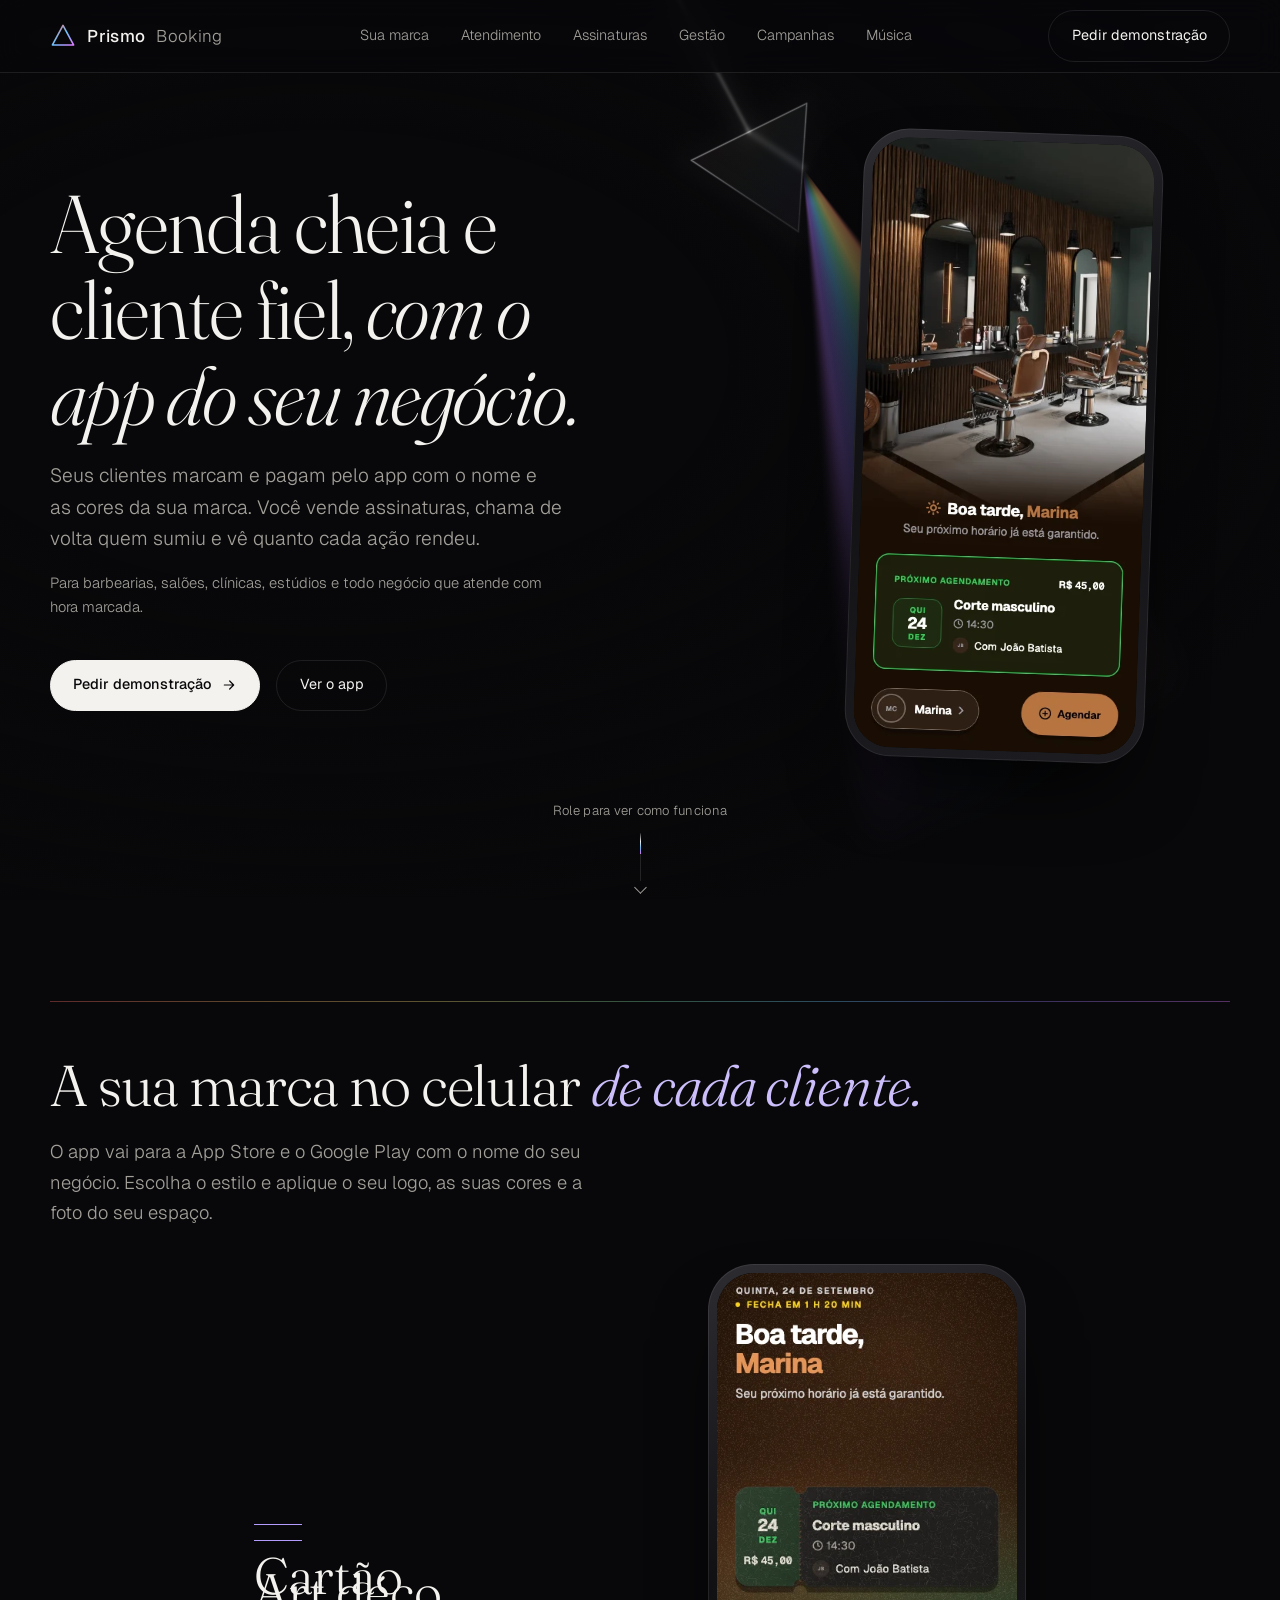
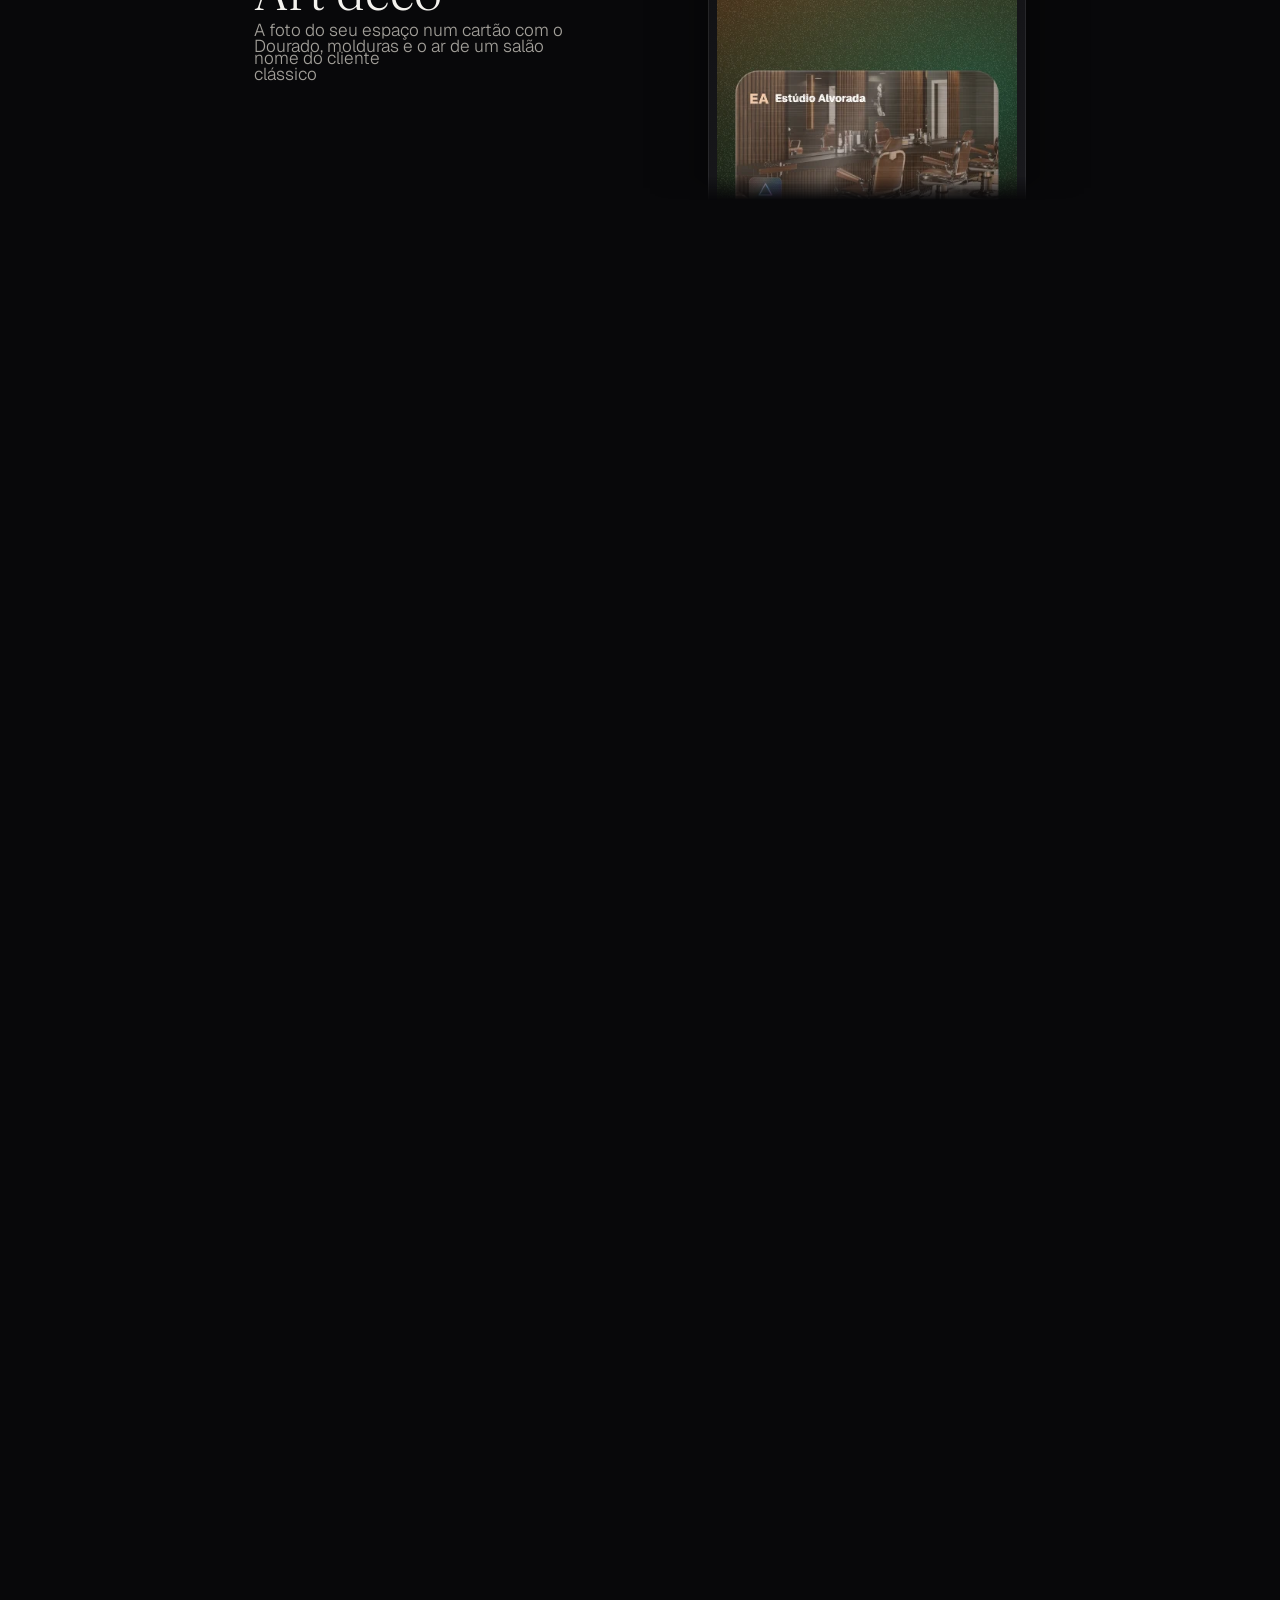
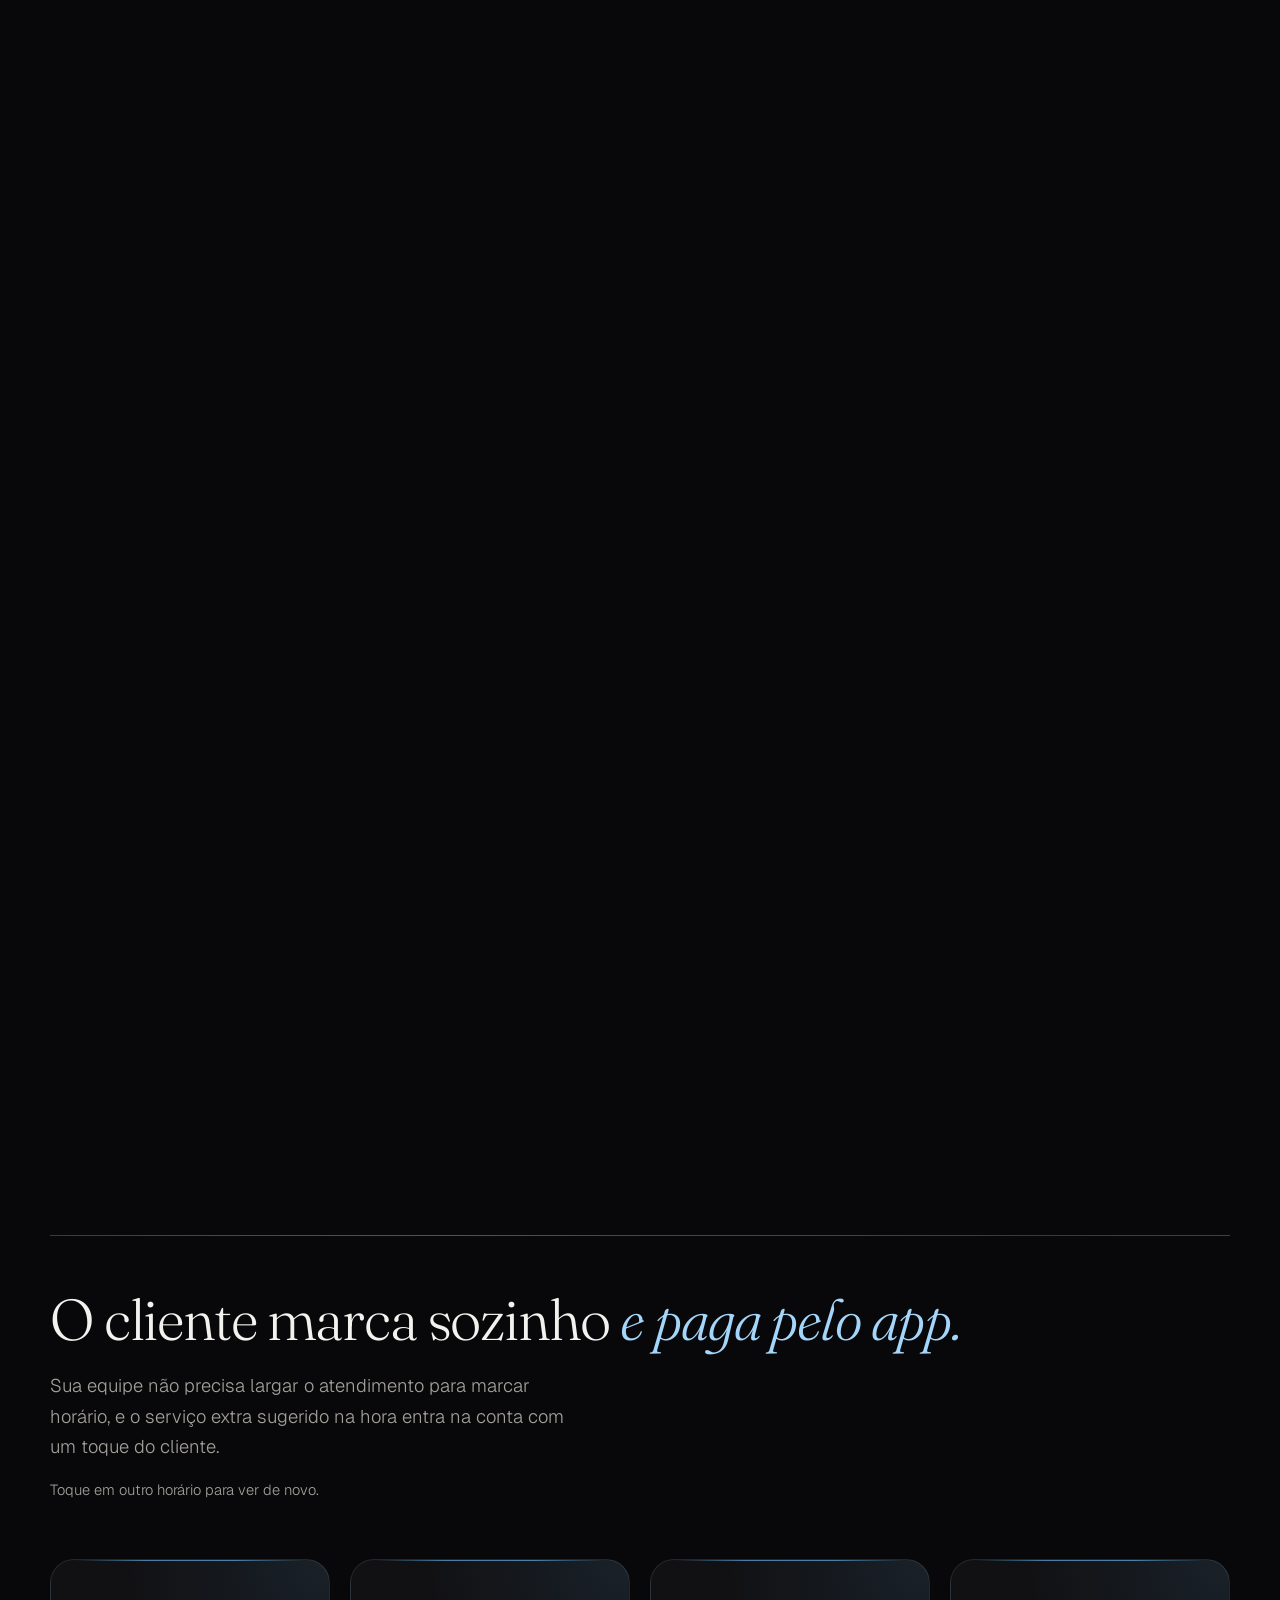
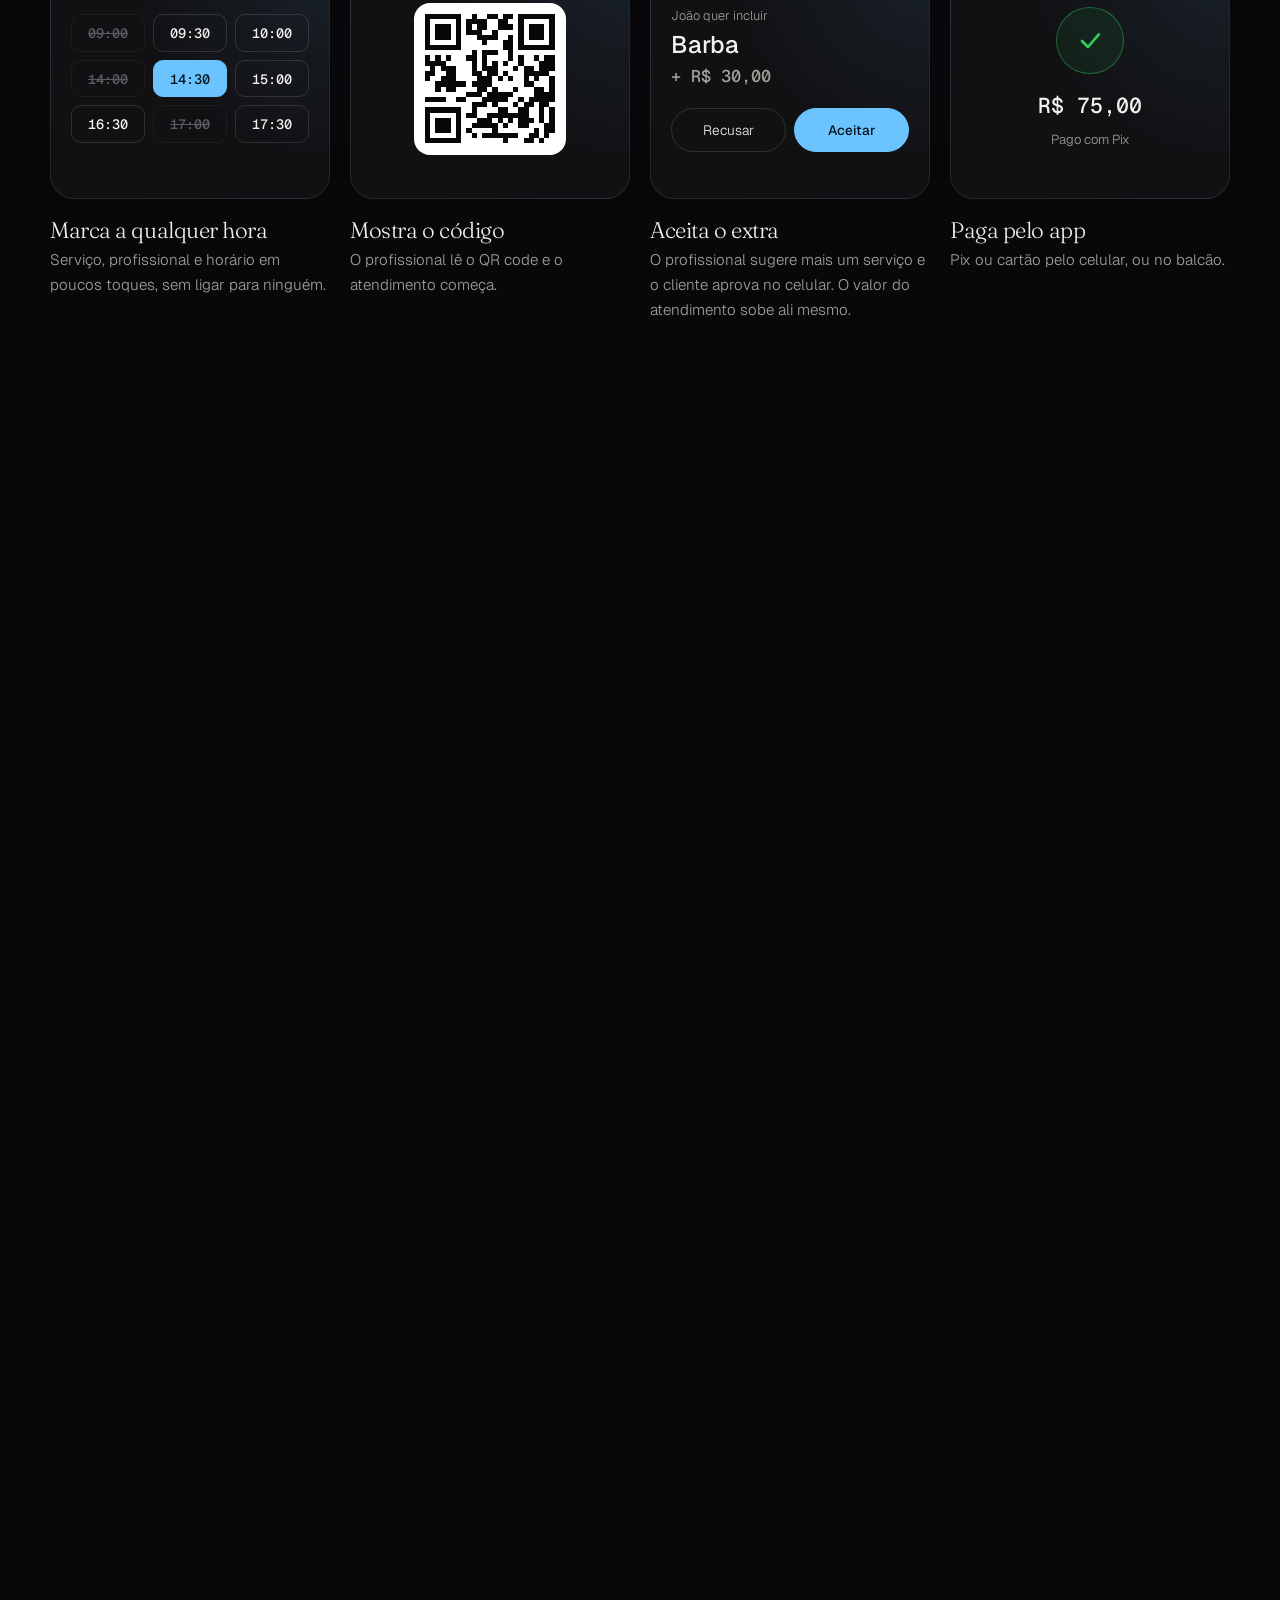
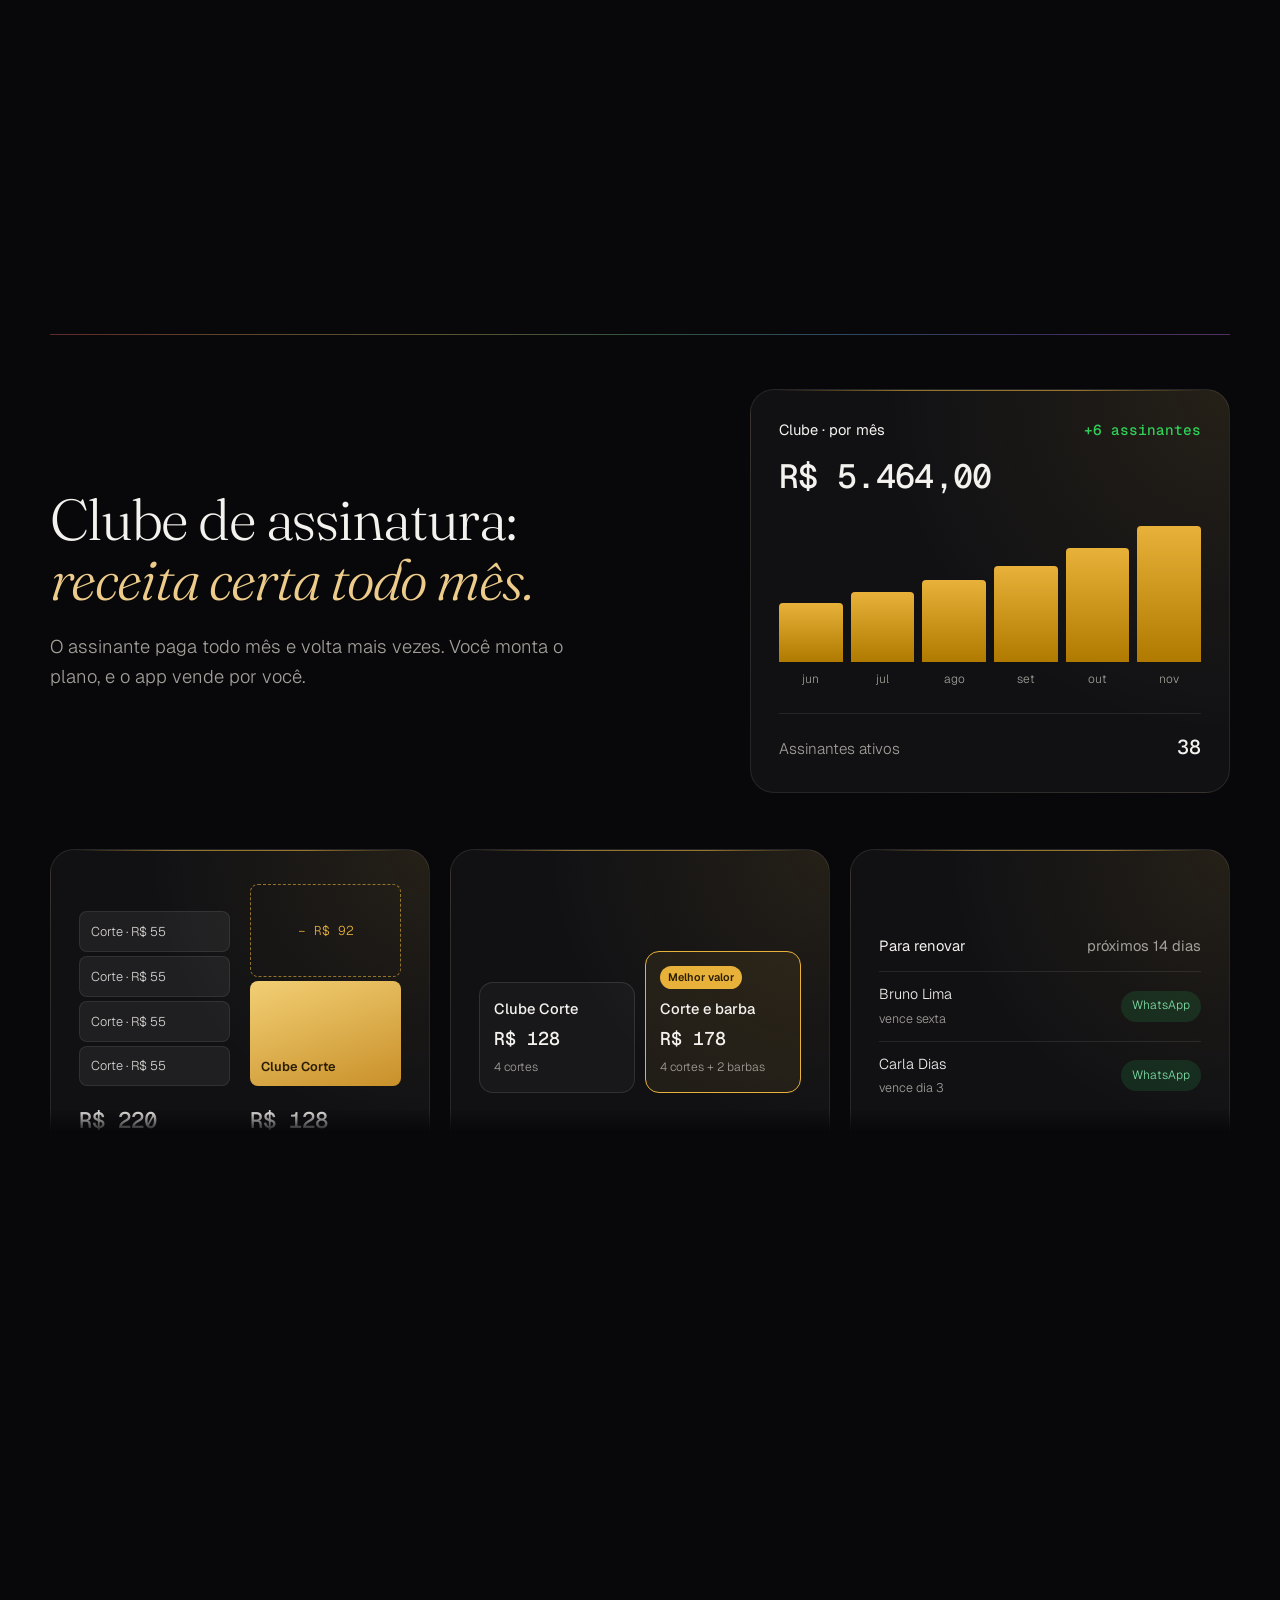
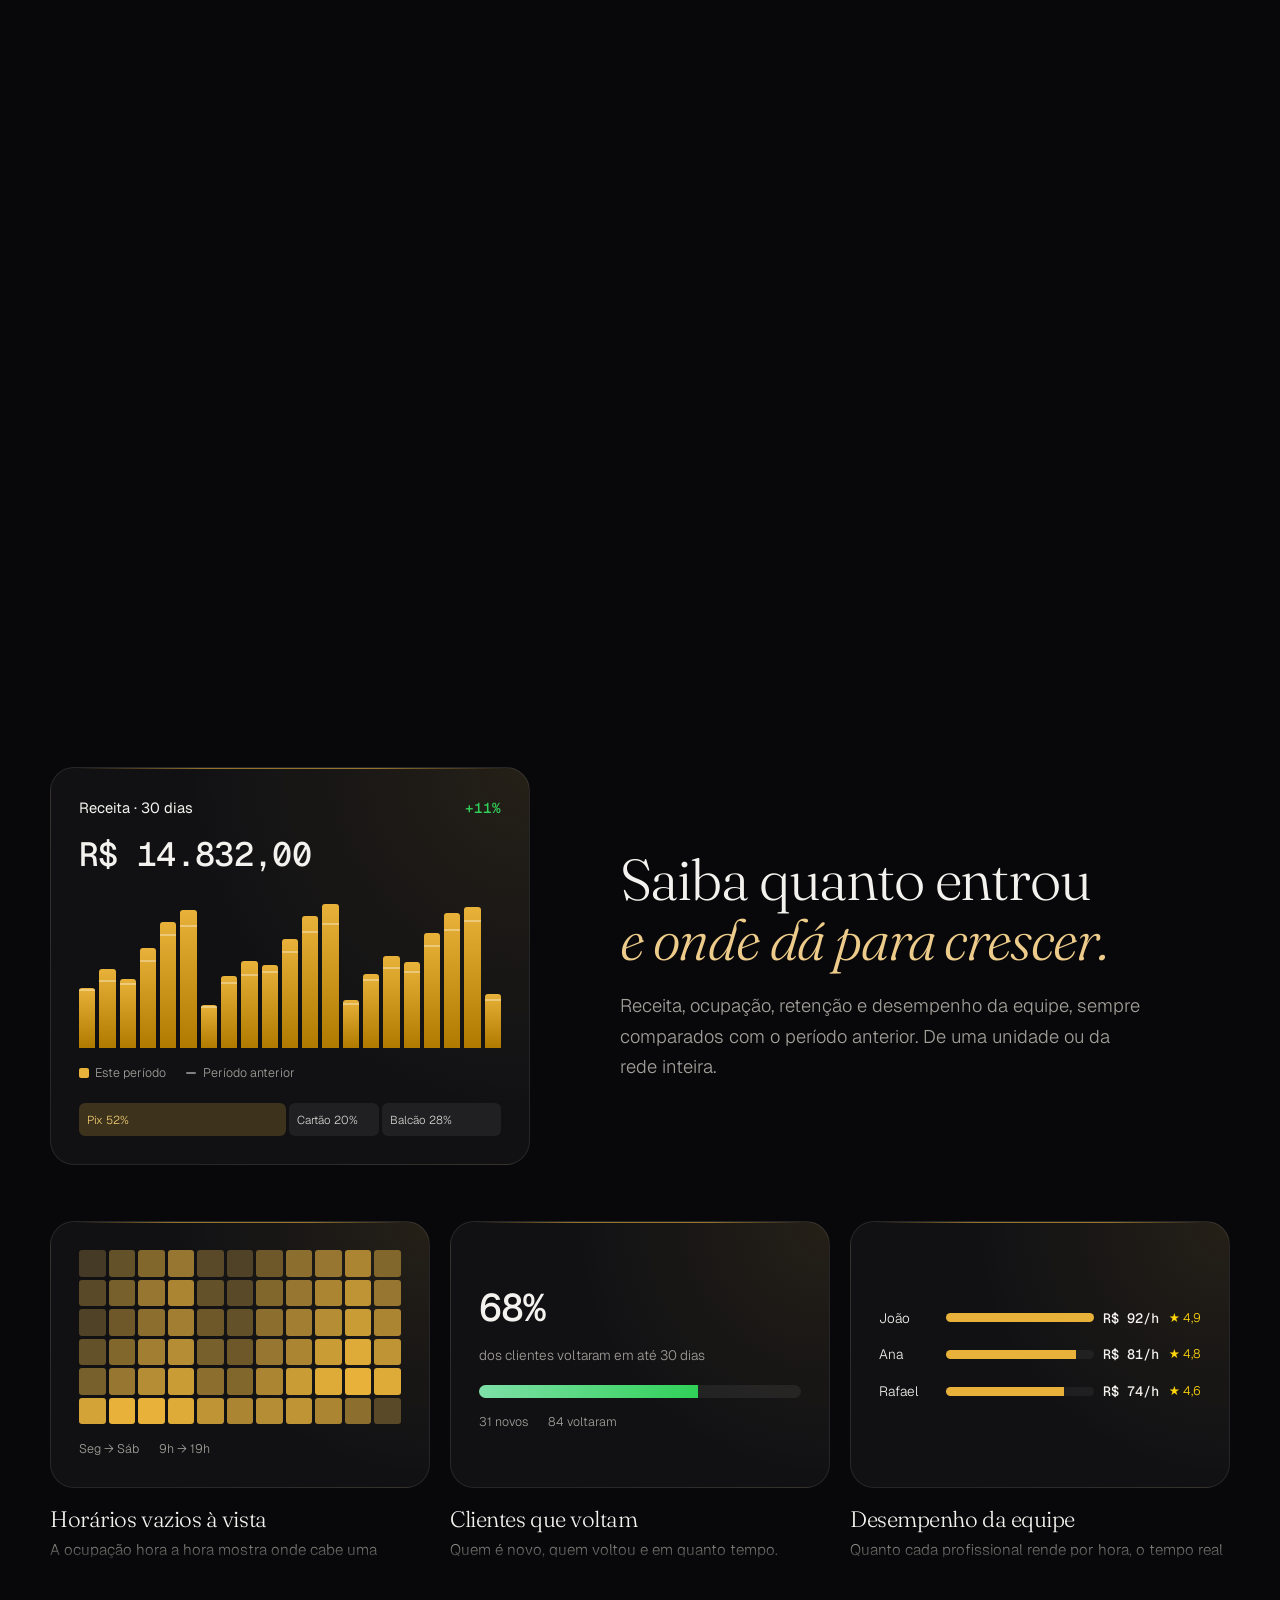
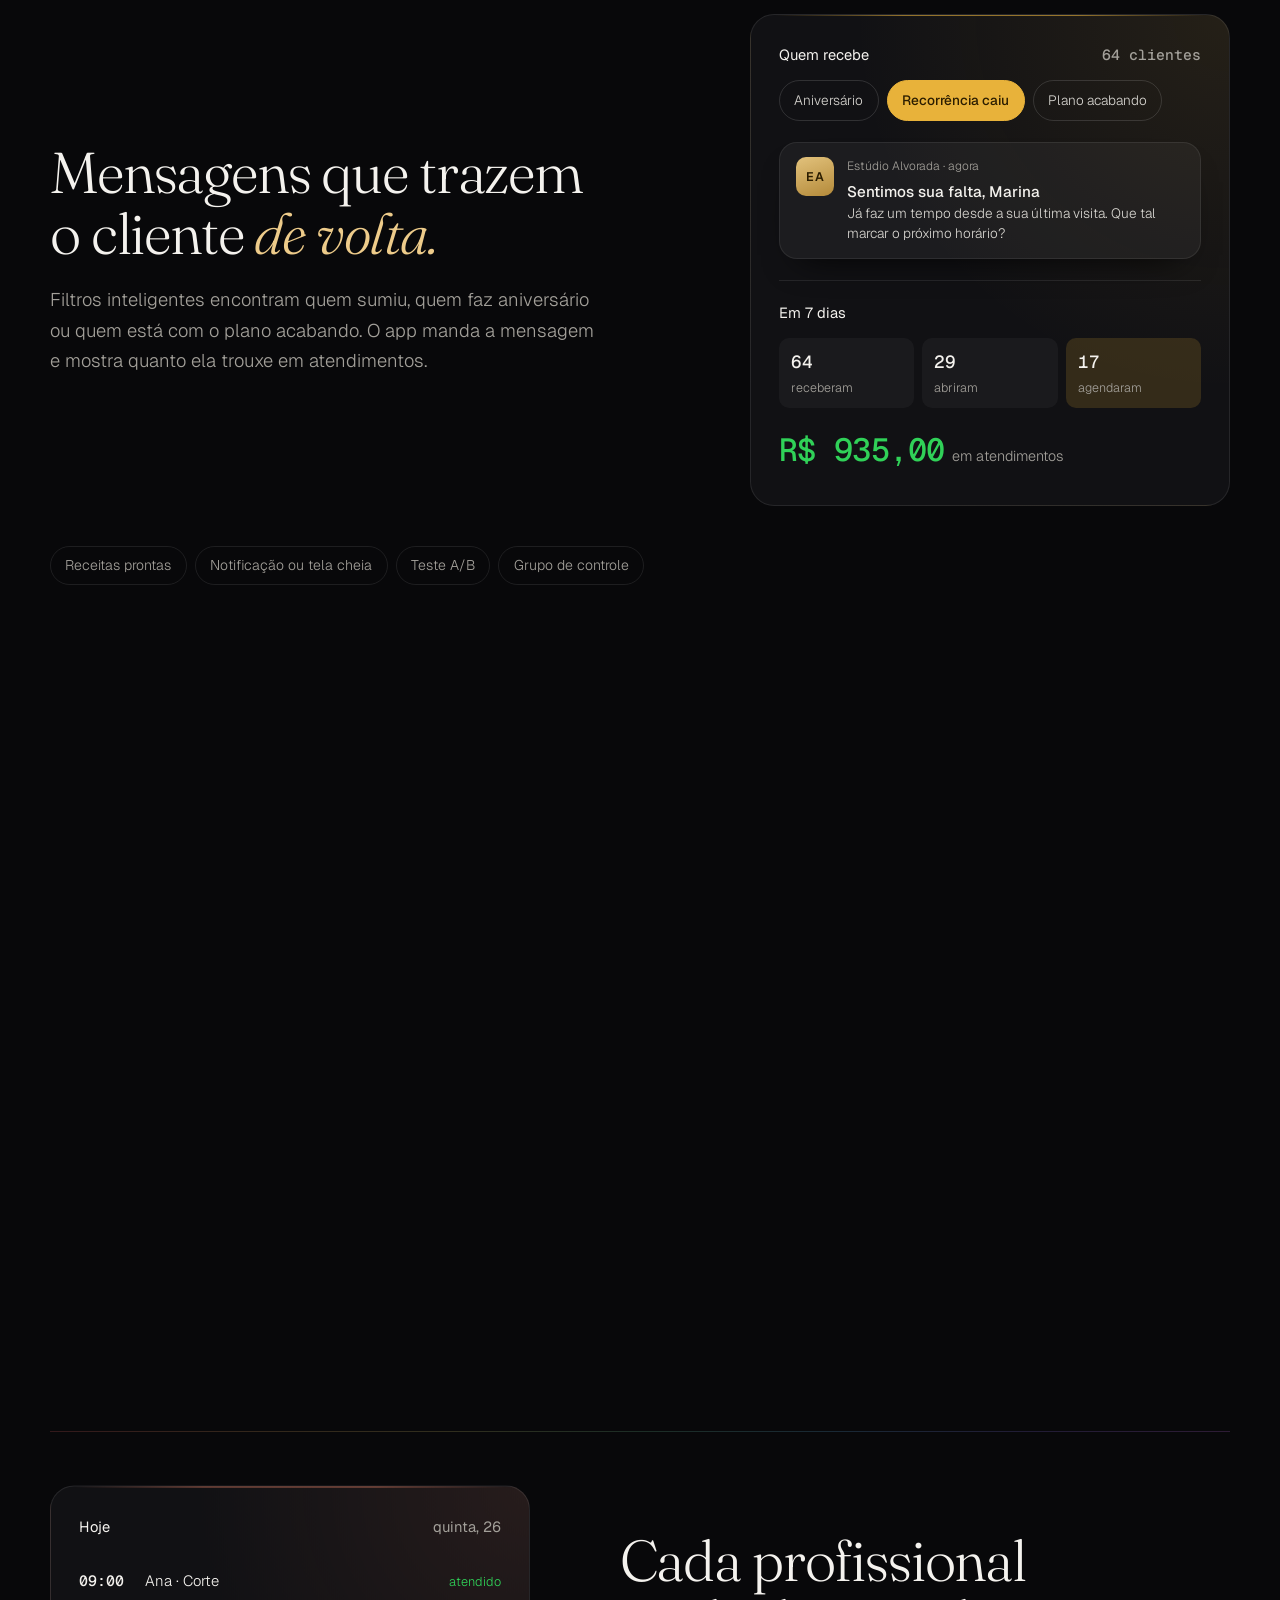
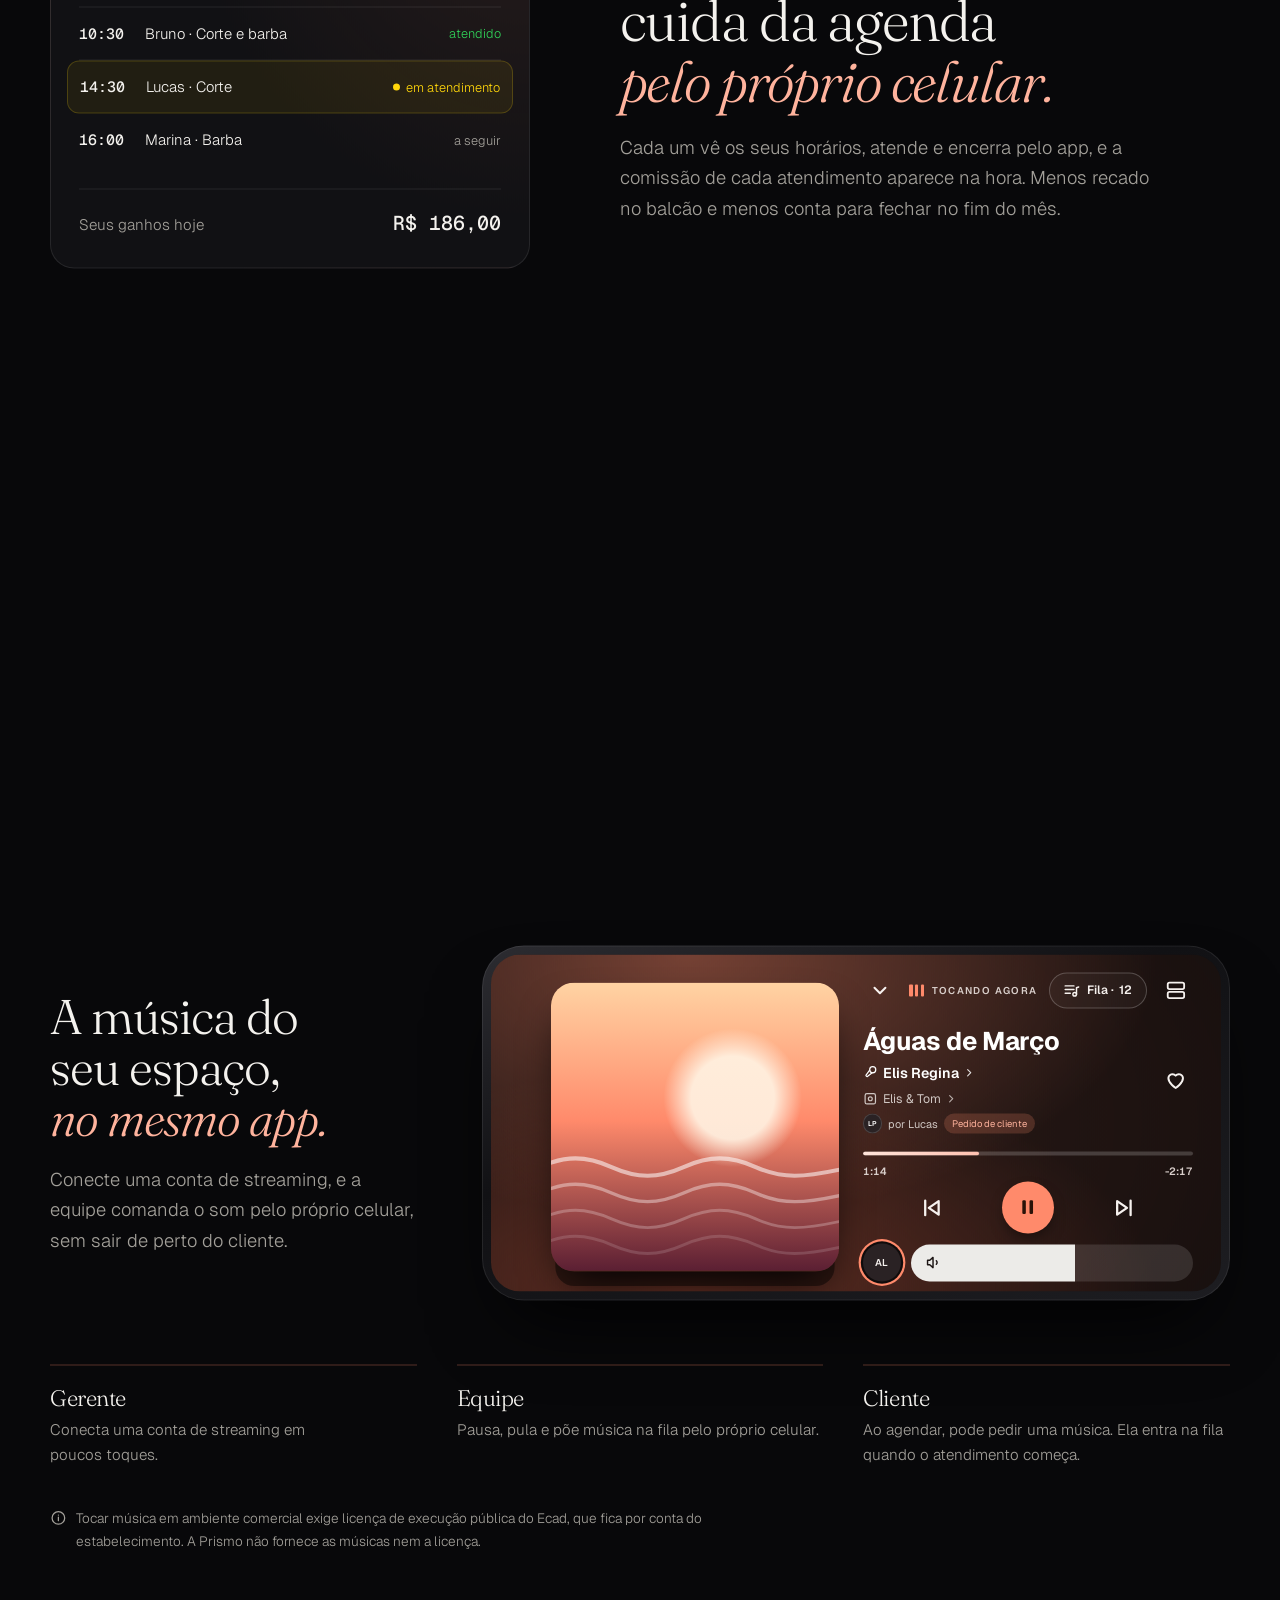
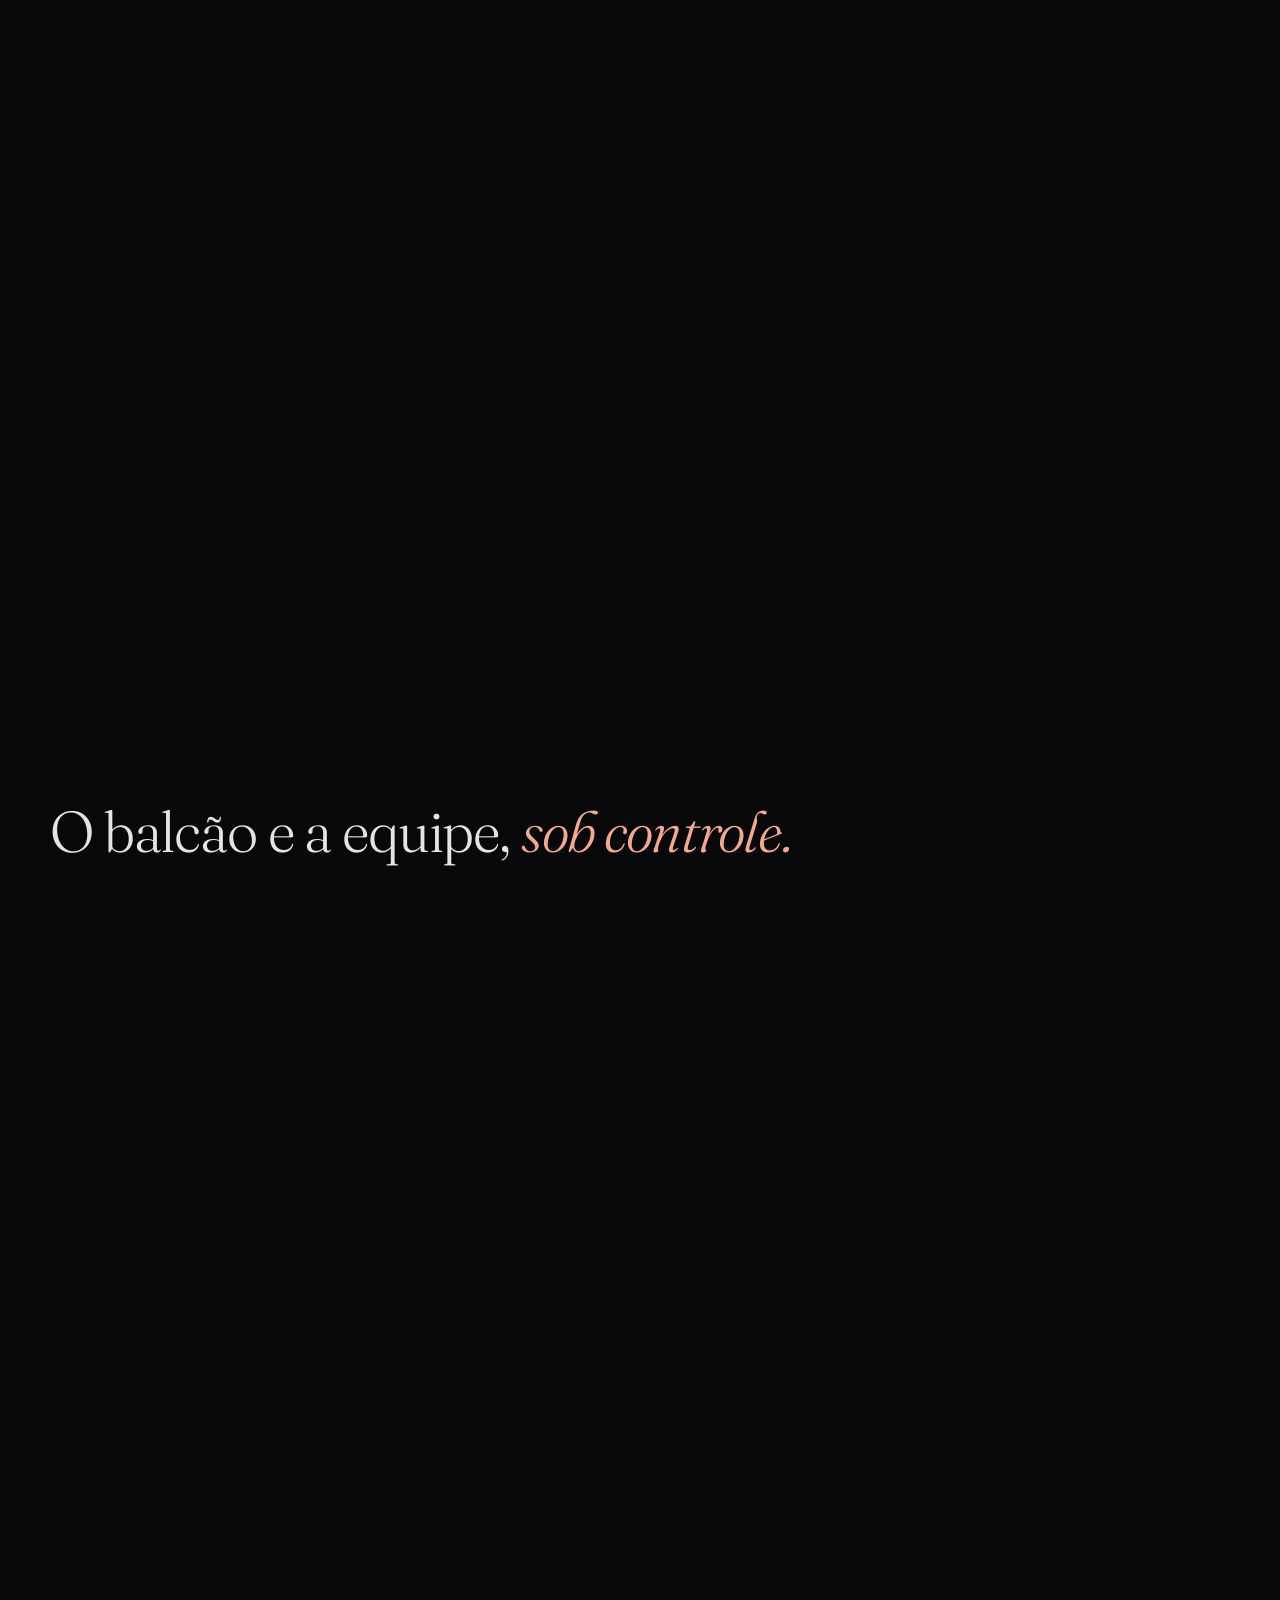
==== commit f7f45b27: "feat: dono testa estilo, foto e cores da marca no app, e a rolagem para cima não esconde o que já ap" ====
--- a/booking.html
+++ b/booking.html
@@ -112,41 +112,80 @@
   .styles figure:nth-child(even) { margin-top: 3rem; }
   .styles figcaption { font-size: .92rem; color: var(--muted); }
   .styles figcaption b { display: block; font-family: var(--serif); font-weight: 400; font-size: 1.3rem; }
-  .editor { display: grid; grid-template-columns: auto minmax(0, 30rem); justify-content: center; gap: clamp(2rem, 7vw, 6rem); align-items: center; margin-top: 4.5rem; padding: clamp(2rem, 5vw, 3.5rem); border-radius: 28px; border: 1px solid var(--line); background: radial-gradient(circle at 0% 0%, #9a7bff17, transparent 55%), var(--surface); position: relative; overflow: hidden; }
+  /* Editor ao vivo: para cada combinação de estilo, foto e cores, a tela inicial
+     real do app (telas/marca/). Tocar num controle troca a tela na hora; trocar de
+     estilo passa a mesma cortina de espectro da seção de estilos. */
+  @property --pick { syntax: "<color>"; inherits: true; initial-value: #c8a45c; }
+  @property --pick2 { syntax: "<color>"; inherits: true; initial-value: #e89383; }
+  .editor {
+    --pick: #c8a45c; --pick2: #e89383; --ir: 37px;
+    display: grid; grid-template-columns: auto minmax(0, 30rem); grid-template-rows: 1fr auto auto 1fr;
+    justify-content: center; column-gap: clamp(2rem, 6vw, 5.5rem);
+    margin-top: 4.5rem; padding: clamp(2rem, 5vw, 3.5rem); border-radius: 28px; border: 1px solid var(--line);
+    background: radial-gradient(circle at 0% 0%, #9a7bff17, transparent 55%), var(--surface);
+    position: relative; overflow: hidden;
+    transition: --pick .7s var(--ease), --pick2 .7s var(--ease);
+  }
   .editor::before { content: ""; position: absolute; inset: 0 0 auto; height: 1px; background: var(--spectrum); }
-  .editor h3 { font-size: clamp(1.8rem, 3vw, 2.4rem); }
-
-  /* Editor ao vivo: a tela real do editor, com uma foto por sugestão de cor.
-     Tocar numa cor (aqui ou no celular) troca a foto na hora, como no app. */
-  @property --pick { syntax: "<color>"; inherits: true; initial-value: #4b6bd6; }
-  .editor { --pick: #4b6bd6; transition: --pick .7s var(--ease); }
+  /* A luz atrás do celular acompanha as duas cores, como a névoa do app. */
   .editor::after {
     content: ""; position: absolute; z-index: 0; inset: 0; pointer-events: none;
-    background: radial-gradient(38% 55% at 24% 60%, color-mix(in srgb, var(--pick) 22%, transparent), transparent 72%);
+    background:
+      radial-gradient(30% 42% at 20% 34%, color-mix(in srgb, var(--pick) 26%, transparent), transparent 72%),
+      radial-gradient(30% 42% at 26% 80%, color-mix(in srgb, var(--pick2) 20%, transparent), transparent 72%);
   }
   .editor > * { position: relative; z-index: 1; }
-  .editor .phone { width: min(290px, calc((100svh - 17rem) * .46)); }
-  .preview .screen { position: relative; }
-  .preview .screen img + img { position: absolute; inset: 0; opacity: 0; transition: opacity .14s linear; }
-  .preview .screen img.on { opacity: 1; }
-  /* Os toques caem onde ficam as sugestões na tela (390 × 844). */
-  .preview .hit, .preview .tap { position: absolute; top: 88.27%; left: calc(var(--x) * 1%); width: 11%; aspect-ratio: 1; translate: -50% -50%; border-radius: 50%; }
-  .preview .hit { z-index: 9; cursor: pointer; }
-  .preview .tap { z-index: 10; pointer-events: none; opacity: 0; background: #ffffff; }
-  .preview .tap.go { animation: tap .6s cubic-bezier(.2, .7, .3, 1) both; }
-  @keyframes tap { 0% { opacity: .5; scale: .35; } 25% { opacity: .38; scale: .8; } 100% { opacity: 0; scale: 1.7; } }
-  .picks-label { margin-top: 2rem; font-size: .85rem; color: var(--muted); }
-  .picks { display: flex; flex-wrap: wrap; gap: .75rem; margin-top: .7rem; }
-  .pick {
-    width: 2.75rem; height: 2.75rem; border-radius: 50%; cursor: pointer;
-    border: 2px solid transparent; background: var(--c); background-clip: content-box; padding: 4px;
-    transition: border-color .25s, scale .25s var(--ease);
+  .editor h3 { font-size: clamp(1.8rem, 3vw, 2.4rem); }
+  .editor h3 em { color: color-mix(in oklab, var(--pick) 62%, var(--text)); }
+  .editor .phone { grid-column: 1; grid-row: 1 / -1; align-self: center; width: min(290px, calc((100svh - 17rem) * .46)); }
+  .ed-head { grid-column: 2; grid-row: 2; }
+  .ed-ctl { grid-column: 2; grid-row: 3; display: grid; gap: 1.3rem; margin-top: 2.1rem; }
+
+  .preview .screen { position: relative; aspect-ratio: 390 / 844; border-radius: var(--ir); overflow: hidden; background: #000; isolation: isolate; }
+  .preview .screen img { position: absolute; inset: 0; width: 100%; height: 100%; border-radius: 0; }
+  .preview .band {
+    position: absolute; inset: 0; z-index: 9; pointer-events: none; opacity: 0; mix-blend-mode: screen;
+    background: linear-gradient(90deg, transparent 84%, #ff6b6b90 87%, #f5e27a90 90%, #7ee0a890 93%, #6bc4ff90 96%, #e07bffa0 99.4%, transparent);
+  }
+
+  .ctl { display: grid; gap: .6rem; }
+  .ctl-head { display: flex; flex-wrap: wrap; align-items: baseline; gap: .2rem .7rem; font-size: .85rem; color: var(--text); }
+  .ctl-note { font-size: .8rem; color: var(--muted); }
+  .ctl-note:empty { display: none; }
+  .ctl.off .seg, .ctl.off .photos, .ctl.off .sws { opacity: .42; }
+  .ctl.off:hover .photos, .ctl.off:hover .sws { opacity: .7; }
+  .ctl button {
+    position: relative; font: inherit; color: inherit; cursor: pointer;
     -webkit-tap-highlight-color: transparent;
   }
-  .pick:hover { scale: 1.08; }
-  .pick:active { scale: .92; }
-  .pick[aria-pressed="true"] { border-color: var(--text); }
-  .editor h3 em { color: color-mix(in oklab, var(--pick) 62%, var(--text)); }
+  /* O toque: um anel que abre e some, no botão tocado (pela pessoa ou pela demonstração). */
+  .ctl button.press::after {
+    content: ""; position: absolute; inset: -5px; border-radius: inherit; pointer-events: none;
+    border: 1.5px solid var(--text); animation: press .6s cubic-bezier(.2, .7, .3, 1) both;
+  }
+  @keyframes press { from { opacity: .8; scale: .82; } to { opacity: 0; scale: 1.18; } }
+
+  .seg { display: grid; grid-template-columns: repeat(4, 1fr); gap: 2px; padding: 4px; border-radius: 999px; border: 1px solid var(--line); background: #ffffff05; transition: opacity .3s; }
+  .seg button { border: 0; border-radius: 999px; padding: .55rem .35rem; background: transparent; color: var(--muted); font-size: .88rem; white-space: nowrap; transition: color .25s, background-color .3s var(--ease); }
+  .seg button:hover { color: var(--text); }
+  .seg button[aria-pressed="true"] { background: var(--text); color: var(--bg); font-weight: 400; }
+
+  .photos { display: flex; gap: .7rem; transition: opacity .3s; }
+  .photos button { width: 3.5rem; aspect-ratio: 4 / 5; padding: 0; border: 0; border-radius: 12px; background: #000; box-shadow: 0 0 0 1px var(--line); transition: box-shadow .25s, scale .25s var(--ease); }
+  .photos img { width: 100%; height: 100%; object-fit: cover; border-radius: inherit; }
+  .photos button:hover { scale: 1.05; }
+  .photos button[aria-pressed="true"] { box-shadow: 0 0 0 2px var(--surface), 0 0 0 3.5px var(--text); }
+
+  .sws { display: flex; flex-wrap: wrap; gap: .6rem; transition: opacity .3s; }
+  .sw {
+    width: 2.6rem; height: 2.6rem; border-radius: 50%; padding: 4px;
+    border: 2px solid transparent; background: var(--c); background-clip: content-box;
+    transition: border-color .25s, scale .25s var(--ease), background-color .5s var(--ease);
+  }
+  .sw:hover { scale: 1.08; }
+  .sw:active, .photos button:active { scale: .92; }
+  .sw[aria-pressed="true"] { border-color: var(--text); }
+  .sr { position: absolute; width: 1px; height: 1px; overflow: hidden; clip-path: inset(50%); white-space: nowrap; }
 
   /* Fluxo */
   .flow { display: grid; grid-template-columns: repeat(4, 1fr); gap: 1.25rem; margin-top: 4rem; }
@@ -211,14 +250,15 @@
   }
   @media (max-width: 900px) {
     nav ul { display: none; }
-    .hero-grid, .split, .split.flip, .price-box, .editor { grid-template-columns: minmax(0, 1fr); }
+    .hero-grid, .split, .split.flip, .price-box { grid-template-columns: minmax(0, 1fr); }
     /* Celular: o texto ocupa a primeira tela inteira, com o aviso de rolar no pé; o celular vem logo abaixo. */
     .hero { display: block; padding: 0 0 4rem; }
     .hero-grid { gap: 0; }
     .hero-grid > div:first-child { min-height: 100svh; display: flex; flex-direction: column; justify-content: center; padding: 5.5rem 0 6.5rem; }
     .hero .phone { width: min(280px, 76vw); margin-top: 3rem; }
     .split.flip > .phones, .split.flip > .phone { order: 0; }
-    .split > .phone, .split > .phones, .editor .phone { justify-self: center; }
+    .split > .phone, .split > .phones { justify-self: center; }
+    .editor .phone { width: min(250px, calc((100svh - 17rem) * .46)); }
   }
   @media (max-width: 600px) {
     .phones { justify-content: center; }
@@ -237,6 +277,21 @@
     .phone.land { padding: 6px; border-radius: 26px; }
     .phone.land img { border-radius: 21px; }
     header .btn { display: none; }
+    /* Editor no celular: o texto em cima e, embaixo, o celular ao lado dos controles,
+       para a tela mudar à vista de quem toca. */
+    .editor { --ir: 21px; grid-template-columns: minmax(0, 1.2fr) minmax(0, 1fr); grid-template-rows: auto auto; column-gap: .85rem; padding: 1.6rem 1rem 1.25rem; border-radius: 22px; }
+    .ed-head { grid-column: 1 / -1; grid-row: 1; margin-bottom: 1.5rem; }
+    .editor .phone { grid-row: 2; align-self: start; width: 100%; padding: 6px; border-radius: 27px; }
+    .ed-ctl { grid-row: 2; grid-column: 2; align-content: start; gap: .95rem; margin-top: 0; }
+    .ctl { gap: .4rem; }
+    .ctl-head { font-size: .78rem; }
+    .ctl-note { flex-basis: 100%; font-size: .76rem; line-height: 1.35; }
+    .seg { grid-template-columns: 1fr 1fr; border-radius: 14px; padding: 3px; }
+    .seg button { border-radius: 10px; padding: .42rem .15rem; font-size: .76rem; }
+    .photos { gap: .35rem; }
+    .photos button { flex: 1 1 0; width: auto; min-width: 0; border-radius: 8px; }
+    .sws { gap: .3rem; }
+    .sw { width: 2.3rem; height: 2.3rem; padding: 3px; }
   }
   @media (prefers-reduced-motion: reduce) {
     *, *::before, *::after { animation: none !important; transition: none !important; }
@@ -945,30 +1000,56 @@
       </div>
       </div>
 
-      <div class="editor" data-beats="3">
-        <div class="phone preview" role="img" aria-label="Editor de marca do app: a prévia da tela do cliente no topo, a cor principal dourada, a segunda cor e as sugestões de segunda cor. A prévia muda conforme a cor escolhida.">
+      <div class="editor" data-beats="4">
+        <div class="phone preview">
           <div class="screen">
-            <img src="telas/marca.webp" width="390" height="844" loading="lazy" alt="">
-            <img src="telas/marca-1.webp" width="390" height="844" loading="lazy" alt="">
-            <img src="telas/marca-2.webp" width="390" height="844" loading="lazy" alt="">
-            <img src="telas/marca-3.webp" width="390" height="844" loading="lazy" alt="">
-            <img src="telas/marca-4.webp" width="390" height="844" loading="lazy" alt="">
-            <img src="telas/marca-5.webp" width="390" height="844" loading="lazy" alt="">
-            <span class="hit" style="--x:9.49" data-c="1"></span><span class="hit" style="--x:29.74" data-c="2"></span><span class="hit" style="--x:50" data-c="3"></span><span class="hit" style="--x:70.26" data-c="4"></span><span class="hit" style="--x:90.51" data-c="5"></span>
-            <span class="tap"></span>
+            <img src="telas/marca/cartao-barbearia-dourado-1.webp" width="390" height="844" alt="Tela inicial do app no estilo Cartão, com a foto da barbearia, em dourado e coral.">
+            <span class="band" aria-hidden="true"></span>
           </div>
         </div>
-        <div>
-          <h3>Mude uma cor e <em>veja na hora.</em></h3>
-          <p class="lede">Cores, fotos, fonte e estilo: você mesmo ajusta, e a prévia mostra o app do cliente mudando antes de salvar.</p>
-          <p class="picks-label" id="picks-label">Experimente uma das sugestões de segunda cor:</p>
-          <div class="picks" role="group" aria-labelledby="picks-label">
-            <button type="button" class="pick" style="--c:#8cb477" data-c="1" aria-pressed="false" aria-label="Verde"></button>
-            <button type="button" class="pick" style="--c:#e89383" data-c="2" aria-pressed="false" aria-label="Coral"></button>
-            <button type="button" class="pick" style="--c:#62b6bd" data-c="3" aria-pressed="false" aria-label="Turquesa"></button>
-            <button type="button" class="pick" style="--c:#71b1d4" data-c="4" aria-pressed="false" aria-label="Azul-claro"></button>
-            <button type="button" class="pick" style="--c:#8da9e1" data-c="5" aria-pressed="false" aria-label="Lavanda"></button>
-          </div>
+        <div class="ed-head">
+          <h3>Experimente a sua marca <em>no app.</em></h3>
+          <p class="lede">Troque o estilo, a foto e as cores e veja a tela inicial que o cliente recebe. No app, você mesmo muda tudo isso e confere a prévia antes de salvar.</p>
+        </div>
+        <div class="ed-ctl">
+          <div class="ctl" role="group" aria-labelledby="ctl-style">
+            <p class="ctl-head"><span id="ctl-style">Estilo</span></p>
+            <div class="seg">
+              <button type="button" data-style="cartao" aria-pressed="true">Cartão</button>
+              <button type="button" data-style="capa" aria-pressed="false">Capa</button>
+              <button type="button" data-style="brutal" aria-pressed="false">Brutalista</button>
+              <button type="button" data-style="deco" aria-pressed="false">Art déco</button>
+            </div>
+          </div>
+          <div class="ctl" role="group" aria-labelledby="ctl-photo" data-ctl="photo">
+            <p class="ctl-head"><span id="ctl-photo">Foto do espaço</span> <span class="ctl-note" data-on="" data-off="O Art déco não leva foto na tela inicial."></span></p>
+            <div class="photos">
+              <button type="button" data-photo="barbearia" aria-pressed="true" aria-label="Barbearia"><img src="telas/marca/foto-barbearia.webp" width="144" height="180" alt=""></button>
+              <button type="button" data-photo="salao" aria-pressed="false" aria-label="Salão"><img src="telas/marca/foto-salao.webp" width="144" height="180" alt=""></button>
+              <button type="button" data-photo="estetica" aria-pressed="false" aria-label="Clínica de estética"><img src="telas/marca/foto-estetica.webp" width="144" height="180" alt=""></button>
+              <button type="button" data-photo="tatuagem" aria-pressed="false" aria-label="Estúdio de tatuagem"><img src="telas/marca/foto-tatuagem.webp" width="144" height="180" alt=""></button>
+            </div>
+          </div>
+          <div class="ctl" role="group" aria-labelledby="ctl-primary">
+            <p class="ctl-head"><span id="ctl-primary">Cor principal</span></p>
+            <div class="sws">
+              <button type="button" class="sw" style="--c:#c8a45c" data-primary="dourado" aria-pressed="true" aria-label="Dourado"></button>
+              <button type="button" class="sw" style="--c:#e07a5f" data-primary="coral" aria-pressed="false" aria-label="Coral"></button>
+              <button type="button" class="sw" style="--c:#2e9e78" data-primary="esmeralda" aria-pressed="false" aria-label="Esmeralda"></button>
+              <button type="button" class="sw" style="--c:#8b6cf0" data-primary="violeta" aria-pressed="false" aria-label="Violeta"></button>
+              <button type="button" class="sw" style="--c:#d9668f" data-primary="rosa" aria-pressed="false" aria-label="Rosa"></button>
+              <button type="button" class="sw" style="--c:#4b7be5" data-primary="azul" aria-pressed="false" aria-label="Azul"></button>
+            </div>
+          </div>
+          <div class="ctl" role="group" aria-labelledby="ctl-second" data-ctl="second">
+            <p class="ctl-head"><span id="ctl-second">Segunda cor</span> <span class="ctl-note" data-on="Sugestões do app para a cor principal." data-off="Aparece no fundo do estilo Cartão.">Sugestões do app para a cor principal.</span></p>
+            <div class="sws">
+              <button type="button" class="sw" style="--c:#e89383" data-second="1" aria-pressed="true" aria-label="Coral"></button>
+              <button type="button" class="sw" style="--c:#62b6bd" data-second="2" aria-pressed="false" aria-label="Turquesa"></button>
+              <button type="button" class="sw" style="--c:#8da9e1" data-second="3" aria-pressed="false" aria-label="Lavanda"></button>
+            </div>
+          </div>
+          <p class="sr" aria-live="polite"></p>
         </div>
       </div>
     </div>
@@ -1455,65 +1536,172 @@
     row.dispatchEvent(new CustomEvent('story:replay'));
   }));
 
-  // Editor de marca ao vivo. Cada sugestão de cor tem a sua foto da tela real do
-  // editor; tocar numa cor (aqui ou no celular) mostra o toque e troca a tela na
-  // hora, como no app. Na rolagem, o story.js pede três toques de demonstração
-  // (data-beats); eles tocam um de cada vez, sem atropelar o anterior.
+  // Editor de marca ao vivo. Para cada combinação de estilo, foto e cores há uma
+  // foto real da tela inicial do app (telas/marca/); tocar num controle troca a
+  // tela na hora, e trocar de estilo passa uma cortina. Na rolagem, o story.js
+  // pede quatro toques de demonstração (data-beats), um de cada vez; quem toca
+  // num controle assume, e a demonstração para.
   (function () {
     const ed = document.querySelector('.editor');
     if (!ed) return;
-    const shots = [...ed.querySelectorAll('.screen img')];
-    const picks = [...ed.querySelectorAll('.pick')];
-    const hits = [...ed.querySelectorAll('.hit')];
-    const tap = ed.querySelector('.tap');
-    const base = getComputedStyle(ed).getPropertyValue('--pick').trim() || '#4b6bd6';
-    const colour = k => k ? picks[k - 1].style.getPropertyValue('--c') : base;
-    const DEMO = [3, 2, 1], GAP = 700;
-    let cur = 0, z = 1, played = 0, want = 0, nextAt = 0, timer = 0, mine = false;
-
-    const show = (k, touch) => {
-      if (touch) {
-        tap.style.setProperty('--x', hits[k - 1].style.getPropertyValue('--x'));
-        tap.classList.remove('go'); void tap.offsetWidth; tap.classList.add('go');
-      }
-      if (k === cur) return;
-      const prev = shots[cur];
-      cur = k;
-      picks.forEach(b => b.setAttribute('aria-pressed', String(+b.dataset.c === k)));
-      ed.style.setProperty('--pick', colour(k));
-      if (!k) { shots.forEach(i => i.classList.remove('on')); return; }
-      const img = shots[k];
-      img.style.zIndex = ++z;
-      img.classList.add('on');
-      // A tela anterior só sai depois que a nova cobriu tudo: sem piscar a do meio.
-      setTimeout(() => { if (prev !== shots[cur]) prev.classList.remove('on'); }, 180);
+    const screen = ed.querySelector('.screen');
+    const band = ed.querySelector('.band');
+    const live = ed.querySelector('.sr');
+    const reduce = matchMedia('(prefers-reduced-motion: reduce)').matches;
+    // Cada cor principal com três das sugestões de segunda cor que o app dá para ela.
+    const PRIMARY = {
+      dourado: ['#c8a45c', [['#e89383', 'coral'], ['#62b6bd', 'turquesa'], ['#8da9e1', 'lavanda']]],
+      coral: ['#e07a5f', [['#b9911d', 'mostarda'], ['#0ea996', 'verde-água'], ['#cb7bba', 'orquídea']]],
+      esmeralda: ['#2e9e78', [['#0c99bb', 'azul-piscina'], ['#8883d6', 'lavanda'], ['#c771a1', 'malva']]],
+      violeta: ['#8b6cf0', [['#008bc8', 'azul'], ['#d35499', 'magenta'], ['#c76a00', 'laranja']]],
+      rosa: ['#d9668f', [['#d47319', 'laranja'], ['#a177e1', 'lilás'], ['#009e88', 'verde-água']]],
+      azul: ['#4b7be5', [['#008ca1', 'petróleo'], ['#b05fc3', 'roxo'], ['#bf6a00', 'âmbar']]],
     };
-
+    const STYLE = { cartao: 'Cartão', capa: 'Capa', brutal: 'Brutalista', deco: 'Art déco' };
+    const PHOTO = { barbearia: 'da barbearia', salao: 'do salão', estetica: 'da clínica de estética', tatuagem: 'do estúdio de tatuagem' };
+    const START = { style: 'cartao', photo: 'barbearia', primary: 'dourado', second: 1 };
+    const DEMO = [['primary', 'esmeralda'], ['second', 3], ['photo', 'salao'], ['style', 'capa']];
+    const GAP = 900, WIPE = 750, FADE = 260;
+
+    const src = s => `telas/marca/${s.style === 'deco' ? `deco-${s.primary}`
+      : s.style === 'cartao' ? `cartao-${s.photo}-${s.primary}-${s.second}`
+      : `${s.style}-${s.photo}-${s.primary}`}.webp`;
+    // A segunda cor só aparece no Cartão, e o Art déco não leva foto na tela
+    // inicial: escolher uma delas leva a um estilo em que ela aparece.
+    const next = (s, key, v) => {
+      const n = { ...s, [key]: v };
+      if (key === 'second' && s.style !== 'cartao') n.style = 'cartao';
+      if (key === 'photo' && s.style === 'deco') n.style = 'capa';
+      return n;
+    };
+    const describe = s => {
+      const [, secs] = PRIMARY[s.primary];
+      return `Tela inicial do app no estilo ${STYLE[s.style]}`
+        + (s.style === 'deco' ? '' : `, com a foto ${PHOTO[s.photo]}`)
+        + `, em ${s.primary}` + (s.style === 'cartao' ? ` e ${secs[s.second - 1][1]}` : '') + '.';
+    };
+    const press = (sel, on) => ed.querySelectorAll(sel).forEach(b => b.setAttribute('aria-pressed', String(on(b))));
+    const note = (ctl, off) => {
+      ctl.classList.toggle('off', off);
+      const n = ctl.querySelector('.ctl-note');
+      n.textContent = off ? n.dataset.off : n.dataset.on;
+    };
+    const sync = s => {
+      const [hex, secs] = PRIMARY[s.primary];
+      press('[data-style]', b => b.dataset.style === s.style);
+      press('[data-photo]', b => b.dataset.photo === s.photo);
+      press('[data-primary]', b => b.dataset.primary === s.primary);
+      ed.querySelectorAll('[data-second]').forEach((b, i) => {
+        b.style.setProperty('--c', secs[i][0]);
+        b.setAttribute('aria-label', secs[i][1][0].toUpperCase() + secs[i][1].slice(1));
+        b.setAttribute('aria-pressed', String(i + 1 === s.second));
+      });
+      note(ed.querySelector('[data-ctl="photo"]'), s.style === 'deco');
+      note(ed.querySelector('[data-ctl="second"]'), s.style !== 'cartao');
+      ed.style.setProperty('--pick', hex);
+      ed.style.setProperty('--pick2', s.style === 'cartao' ? secs[s.second - 1][0] : hex);
+    };
+    const pulse = b => {
+      if (!b || reduce) return;
+      b.classList.remove('press'); void b.offsetWidth; b.classList.add('press');
+    };
+    ed.addEventListener('animationend', e => e.target.classList?.remove('press'));
+
+    // Fotos das combinações vizinhas (um toque de distância) chegam antes de serem pedidas.
+    const warm = new Set();
+    const preload = s => {
+      const u = src(s);
+      if (warm.has(u)) return;
+      warm.add(u);
+      const i = new Image();
+      i.fetchPriority = 'low';
+      i.src = u;
+    };
+    const around = s => {
+      Object.keys(PRIMARY).forEach(v => preload(next(s, 'primary', v)));
+      Object.keys(PHOTO).forEach(v => preload(next(s, 'photo', v)));
+      Object.keys(STYLE).forEach(v => preload(next(s, 'style', v)));
+      [1, 2, 3].forEach(v => preload(next(s, 'second', v)));
+    };
+
+    let cur = { ...START }, shown = src(cur), token = 0, warmT = 0;
+    warm.add(shown);
+    const show = (s, b) => {
+      const prev = cur;
+      cur = s;
+      sync(s);
+      pulse(b);
+      clearTimeout(warmT);
+      warmT = setTimeout(() => around(cur), 400);
+      const url = src(s);
+      if (url === shown) return;
+      shown = url;
+      const t = ++token, wipe = s.style !== prev.style;
+      const img = new Image(390, 844);
+      img.alt = describe(s);
+      img.src = url;
+      (img.decode ? img.decode() : Promise.resolve()).catch(() => {}).then(() => {
+        if (t !== token) return;
+        const old = [...screen.querySelectorAll('img')];
+        old.forEach(o => { o.alt = ''; });
+        screen.insertBefore(img, band);
+        const done = () => old.forEach(o => o.remove());
+        if (reduce) return done();
+        const timing = wipe ? { duration: WIPE, easing: 'cubic-bezier(.65, 0, .35, 1)' } : { duration: FADE, easing: 'linear' };
+        const a = wipe
+          ? img.animate({ clipPath: ['inset(0 100% 0 0)', 'inset(0 0% 0 0)'] }, timing)
+          : img.animate({ opacity: [0, 1] }, timing);
+        if (wipe) band.animate([
+          { transform: 'translateX(-100%)', opacity: 0 },
+          { opacity: 1, offset: .12 },
+          { opacity: 1, offset: .86 },
+          { transform: 'translateX(0)', opacity: 0 },
+        ], timing);
+        a.finished.then(done, done);
+      });
+    };
+
+    // A demonstração: cada toque pedido pela rolagem toca o controle e troca a
+    // tela, um de cada vez. Rolando de volta, a tela fica como está.
+    const stateAt = n => DEMO.slice(0, n).reduce((s, [k, v]) => next(s, k, v), { ...START });
+    let played = 0, want = 0, nextAt = 0, timer = 0, mine = false;
     const pump = () => {
       clearTimeout(timer);
       if (mine) return;
-      if (played > want) { played = want; show(want ? DEMO[want - 1] : 0, false); return; }
-      if (played === want) return;
+      if (played >= want) return;
       const wait = nextAt - performance.now();
       if (wait > 0) { timer = setTimeout(pump, wait); return; }
-      show(DEMO[played++], true);
+      const [k, v] = DEMO[played++];
+      show(next(cur, k, v), ed.querySelector(`[data-${k}="${v}"]`));
       nextAt = performance.now() + GAP;
       pump();
     };
-
-    const choose = k => { mine = true; clearTimeout(timer); show(k, true); };
-    picks.forEach(b => b.addEventListener('click', () => choose(+b.dataset.c)));
-    hits.forEach(h => h.addEventListener('click', () => choose(+h.dataset.c)));
-    ed.addEventListener('story:beats', e => { want = e.detail.n; pump(); });
+    const primeDemo = () => DEMO.forEach((_, n) => preload(stateAt(n + 1)));
+    ed.addEventListener('story:beats', e => {
+      if (!played && !want) primeDemo();
+      want = e.detail.n; pump();
+    });
+
+    ed.querySelector('.ed-ctl').addEventListener('click', e => {
+      const b = e.target.closest('button');
+      if (!b) return;
+      const { style, photo, primary, second } = b.dataset;
+      const [k, v] = style ? ['style', style] : photo ? ['photo', photo] : primary ? ['primary', primary] : ['second', +second];
+      mine = true; clearTimeout(timer);
+      const s = next(cur, k, v);
+      show(s, b);
+      live.textContent = describe(s);
+    });
 
     // Sem a narrativa (menos movimento pedido, ou sem suporte), a demonstração
     // roda uma vez quando o editor aparece, se o movimento estiver liberado.
     document.addEventListener('DOMContentLoaded', () => {
       if (document.documentElement.classList.contains('story')) return;
-      if (matchMedia('(prefers-reduced-motion: reduce)').matches || !('IntersectionObserver' in window)) return;
+      if (reduce || !('IntersectionObserver' in window)) return;
       const io = new IntersectionObserver(([e]) => {
         if (!e.isIntersecting) return;
         io.disconnect();
+        primeDemo();
         want = DEMO.length; nextAt = performance.now() + 600; pump();
       }, { threshold: .6 });
       io.observe(ed);
--- a/story.css
+++ b/story.css
@@ -72,7 +72,7 @@
 .story [data-p="side"] { translate: calc((1 - var(--r, 0)) * -1rem) 0; }
 
 /* ── Estilos do app: um celular só, a tela troca por cortina ── */
-.story .styles { display: grid; grid-template-areas: "s"; margin-top: clamp(1.5rem, 4vh, 3rem); gap: 0; }
+.story .styles { display: grid; grid-template-areas: "s"; grid-template-columns: minmax(0, 1fr); margin-top: clamp(1.5rem, 4vh, 3rem); gap: 0; }
 .story .styles figure, .story .styles figure:nth-child(even) {
   grid-area: s; margin: 0; width: 100%;
   display: grid; grid-template-columns: 22rem auto; justify-content: center; align-items: center;
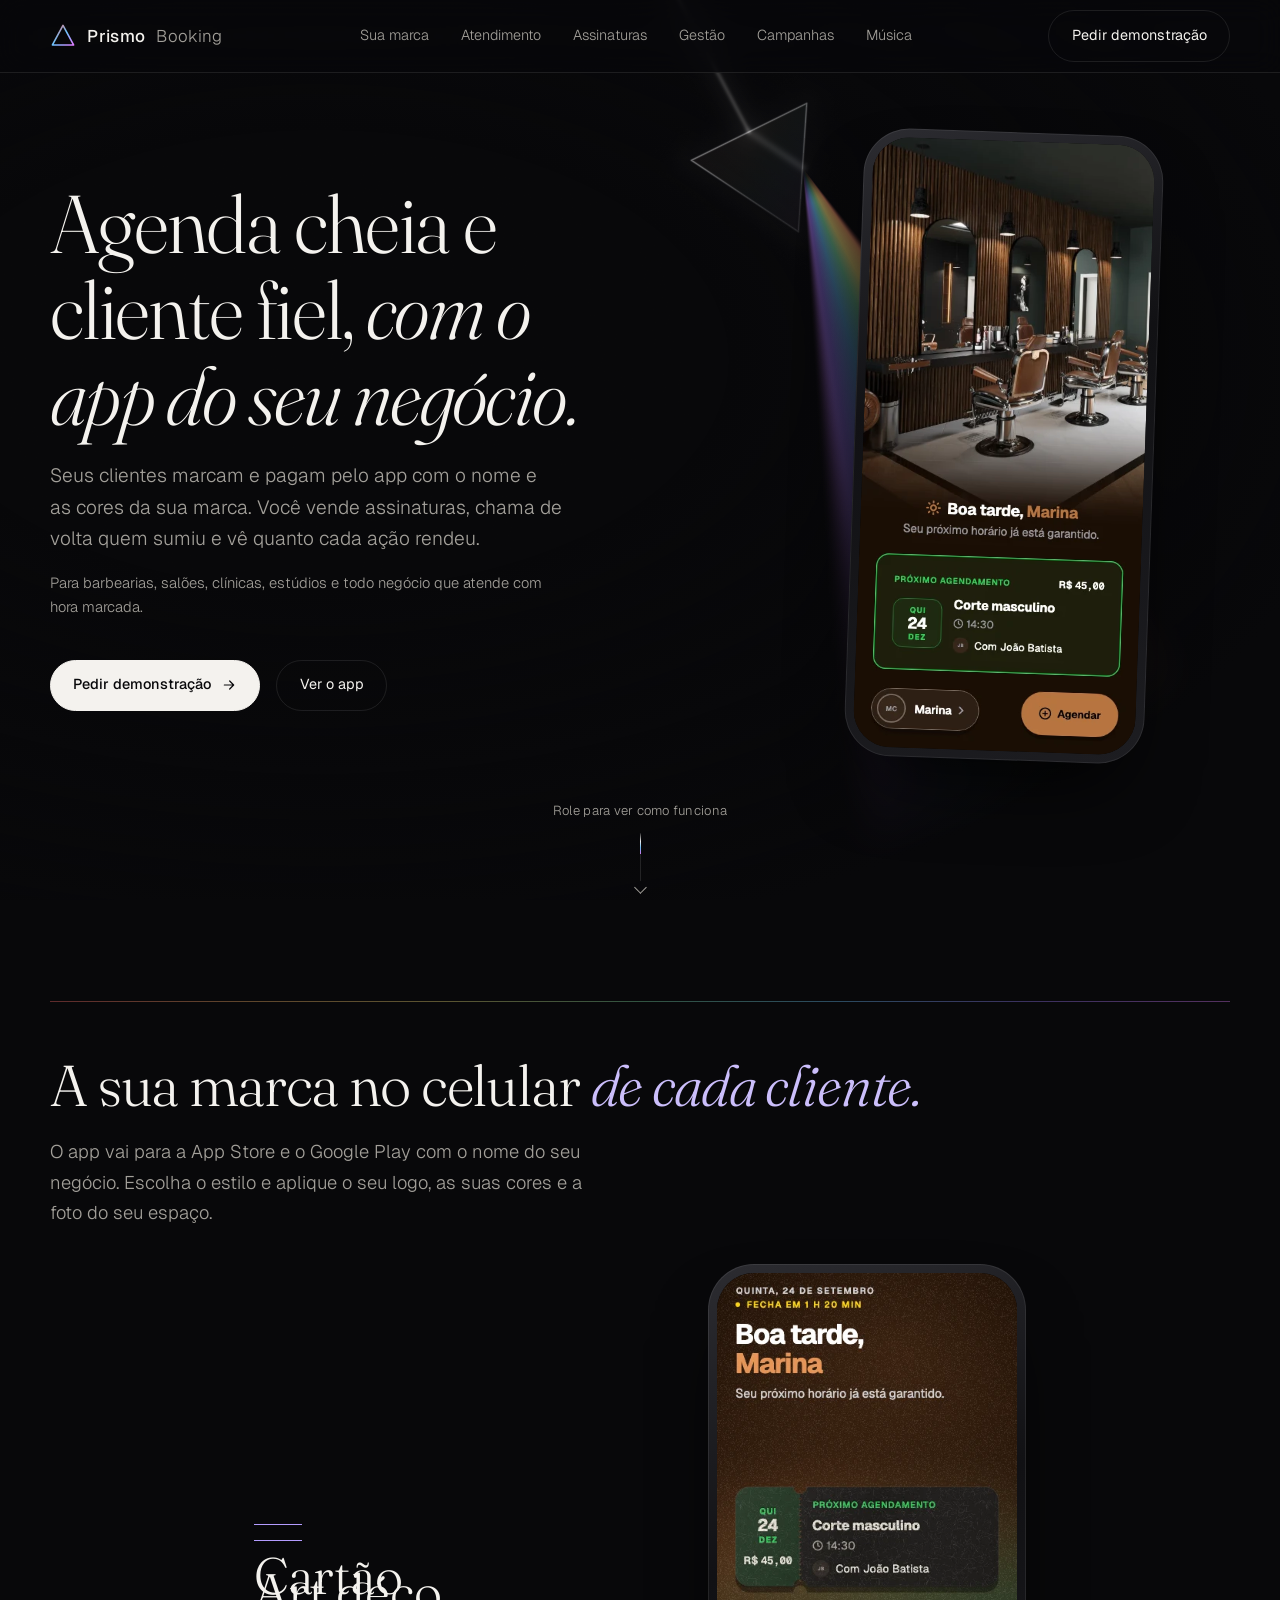
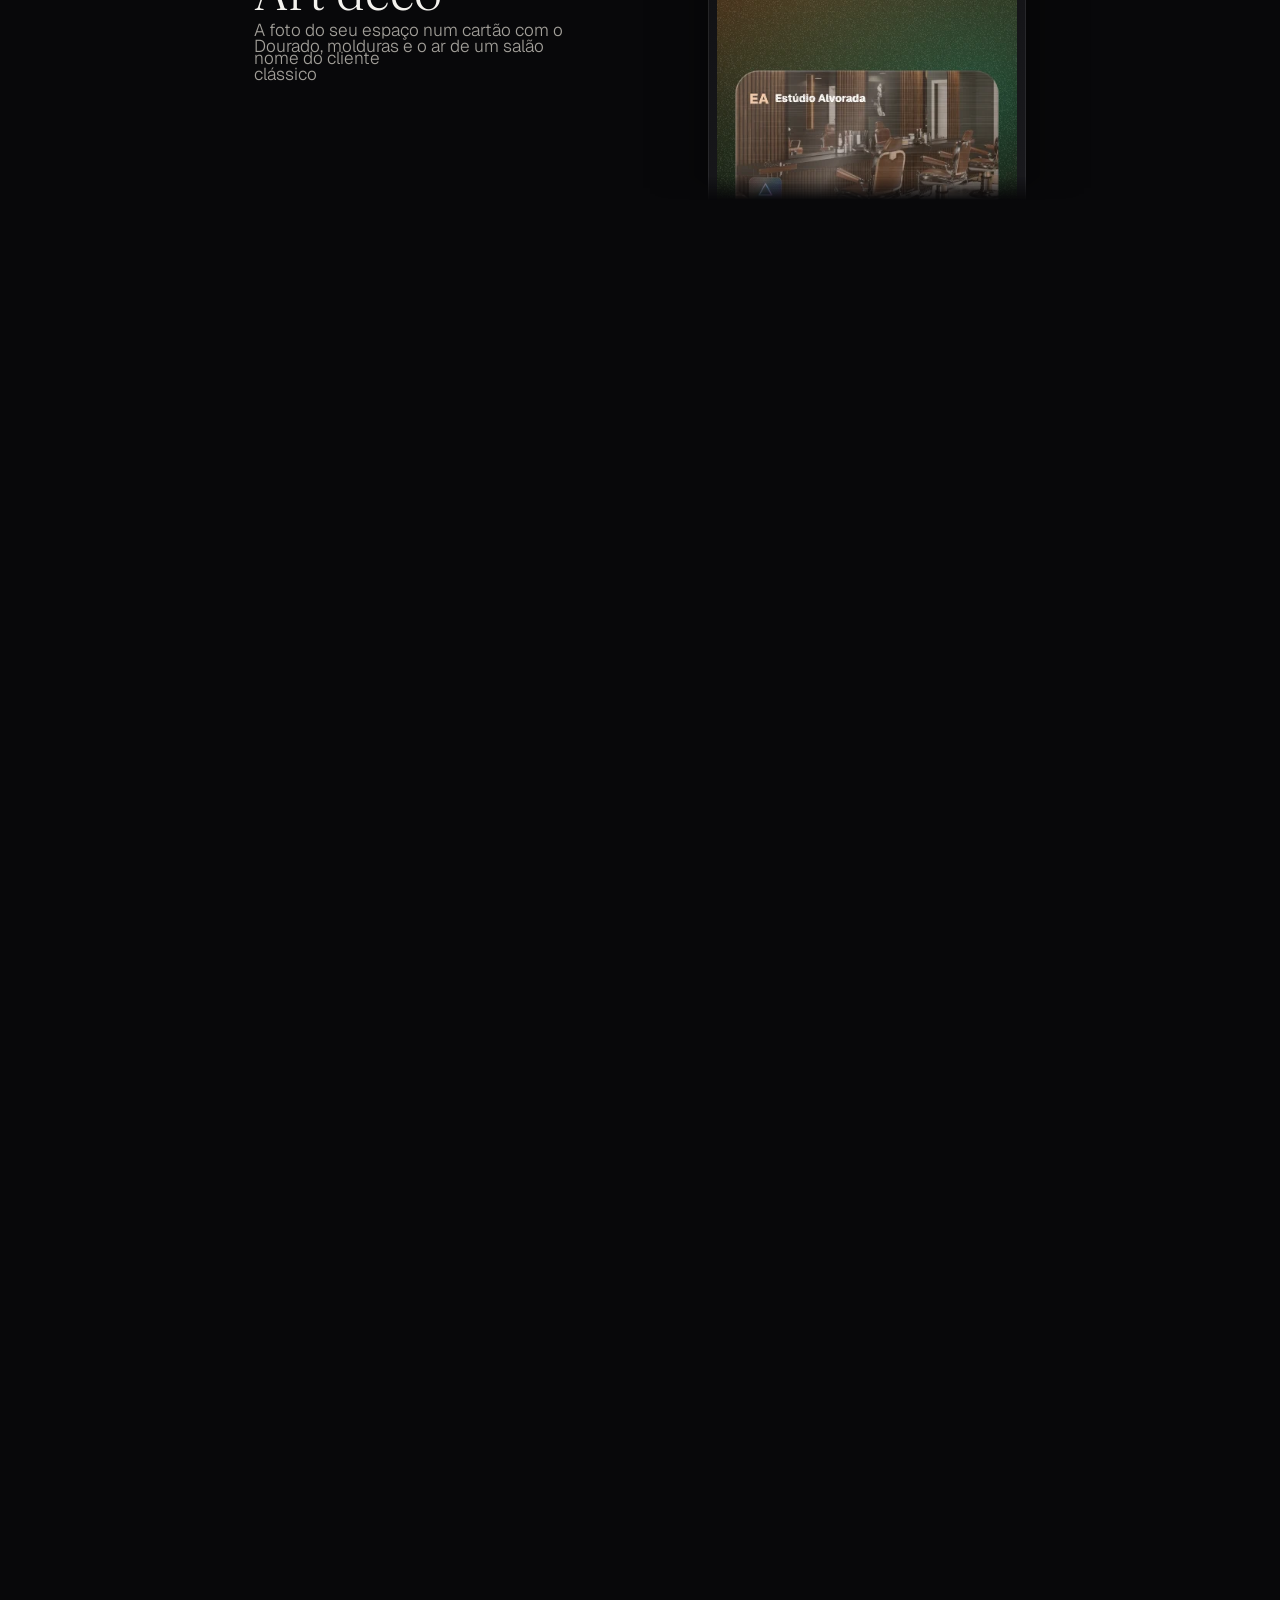
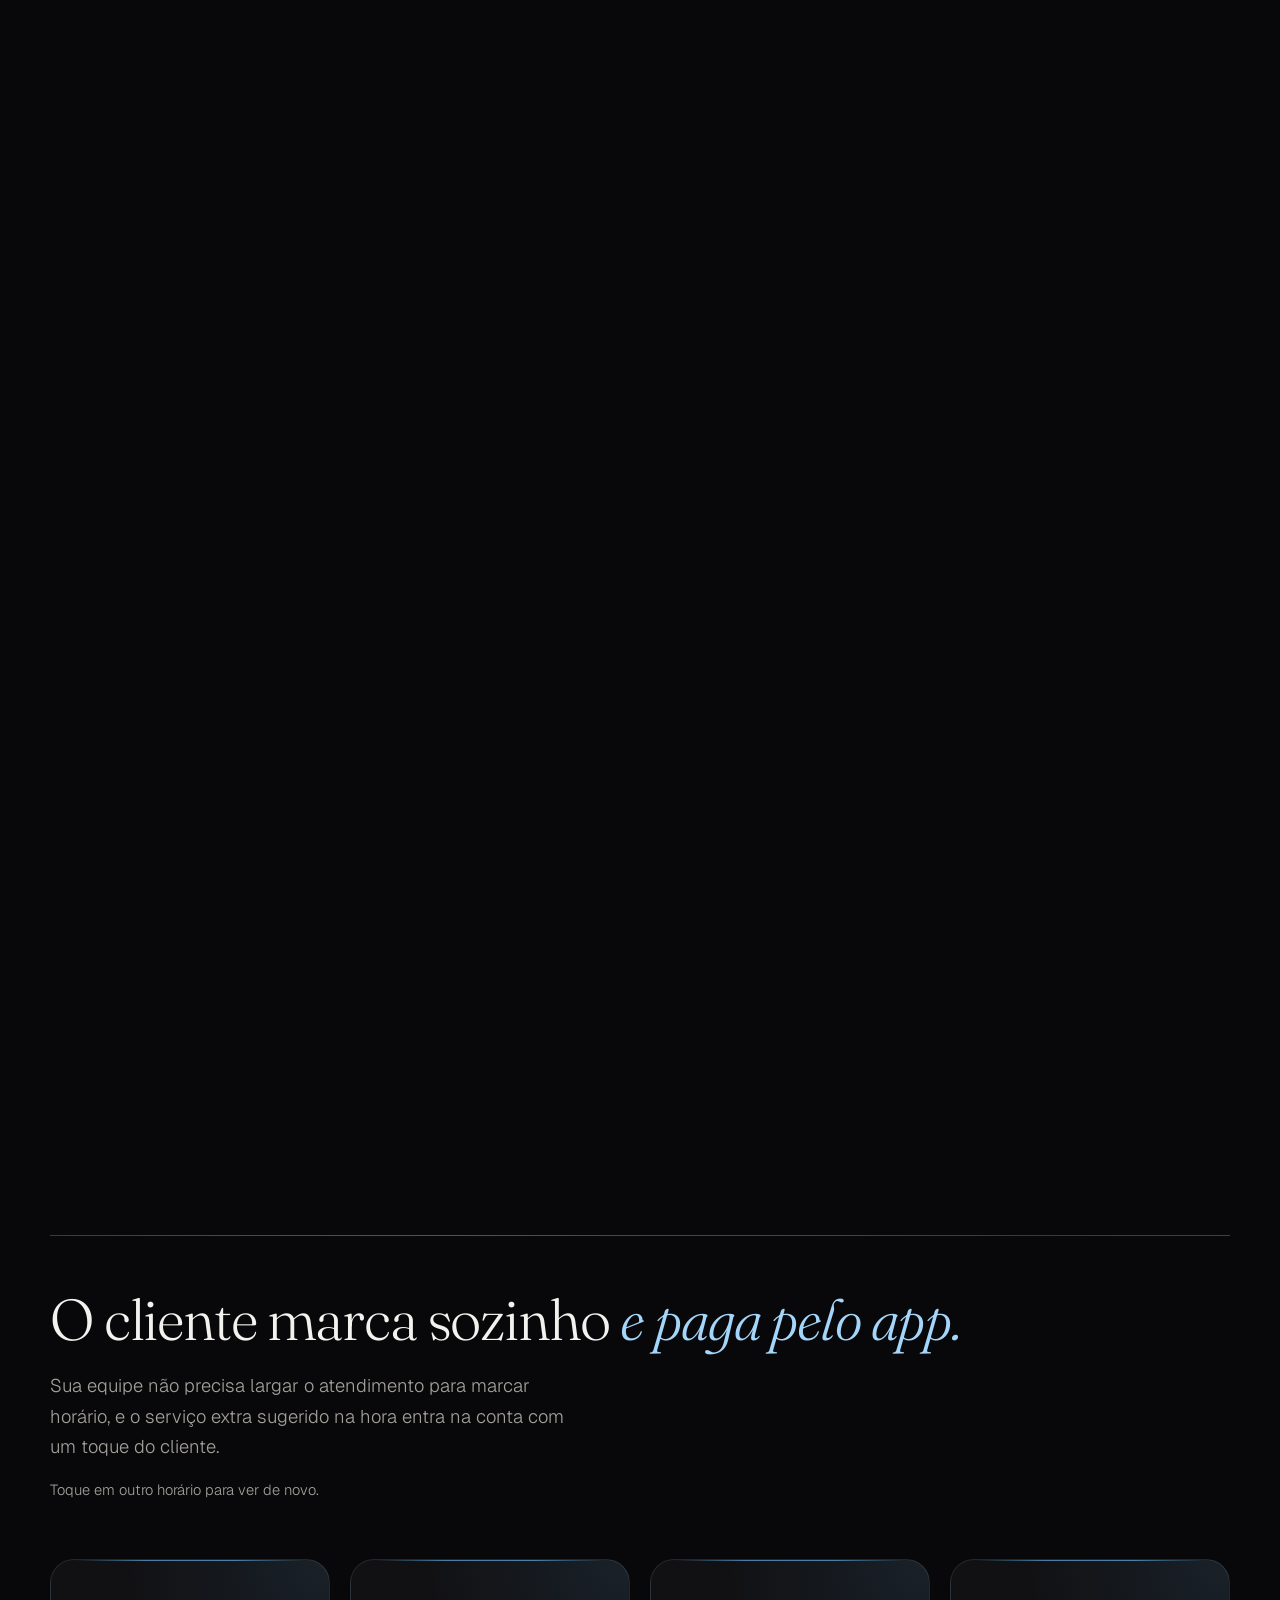
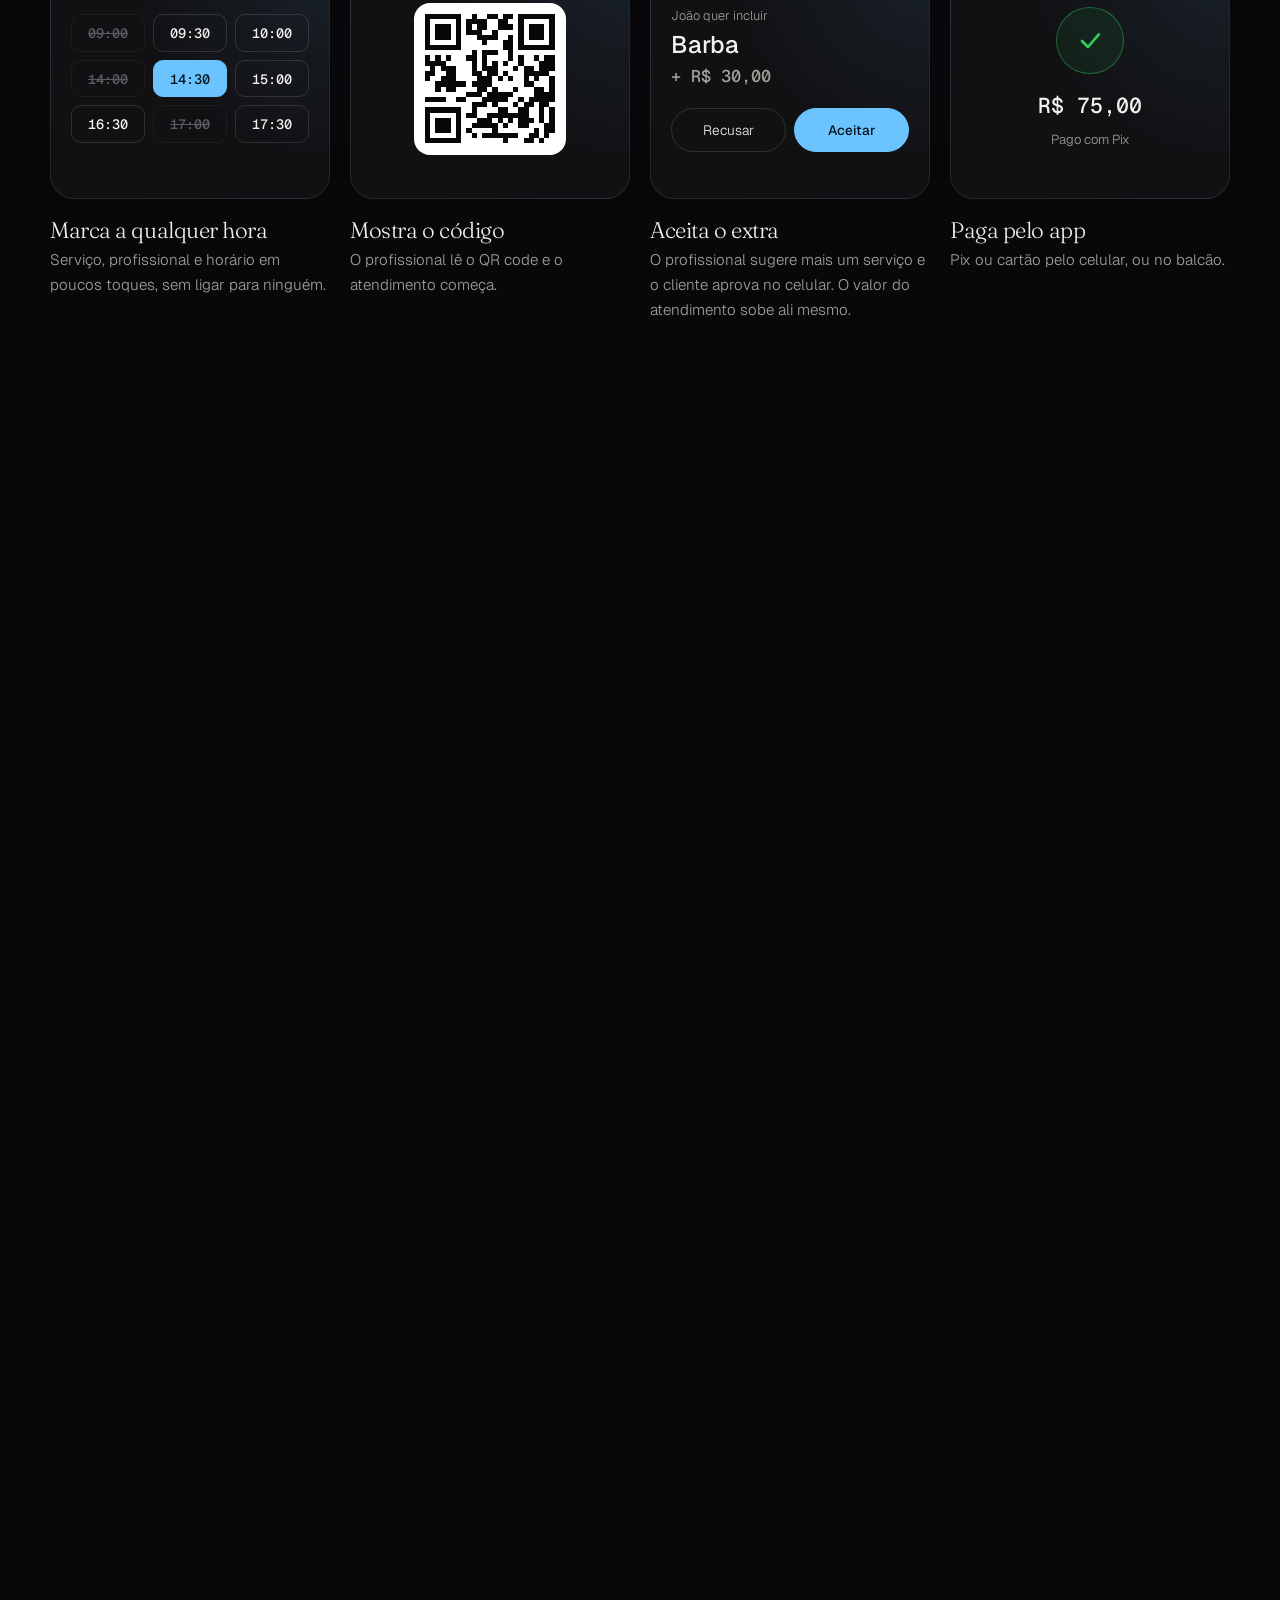
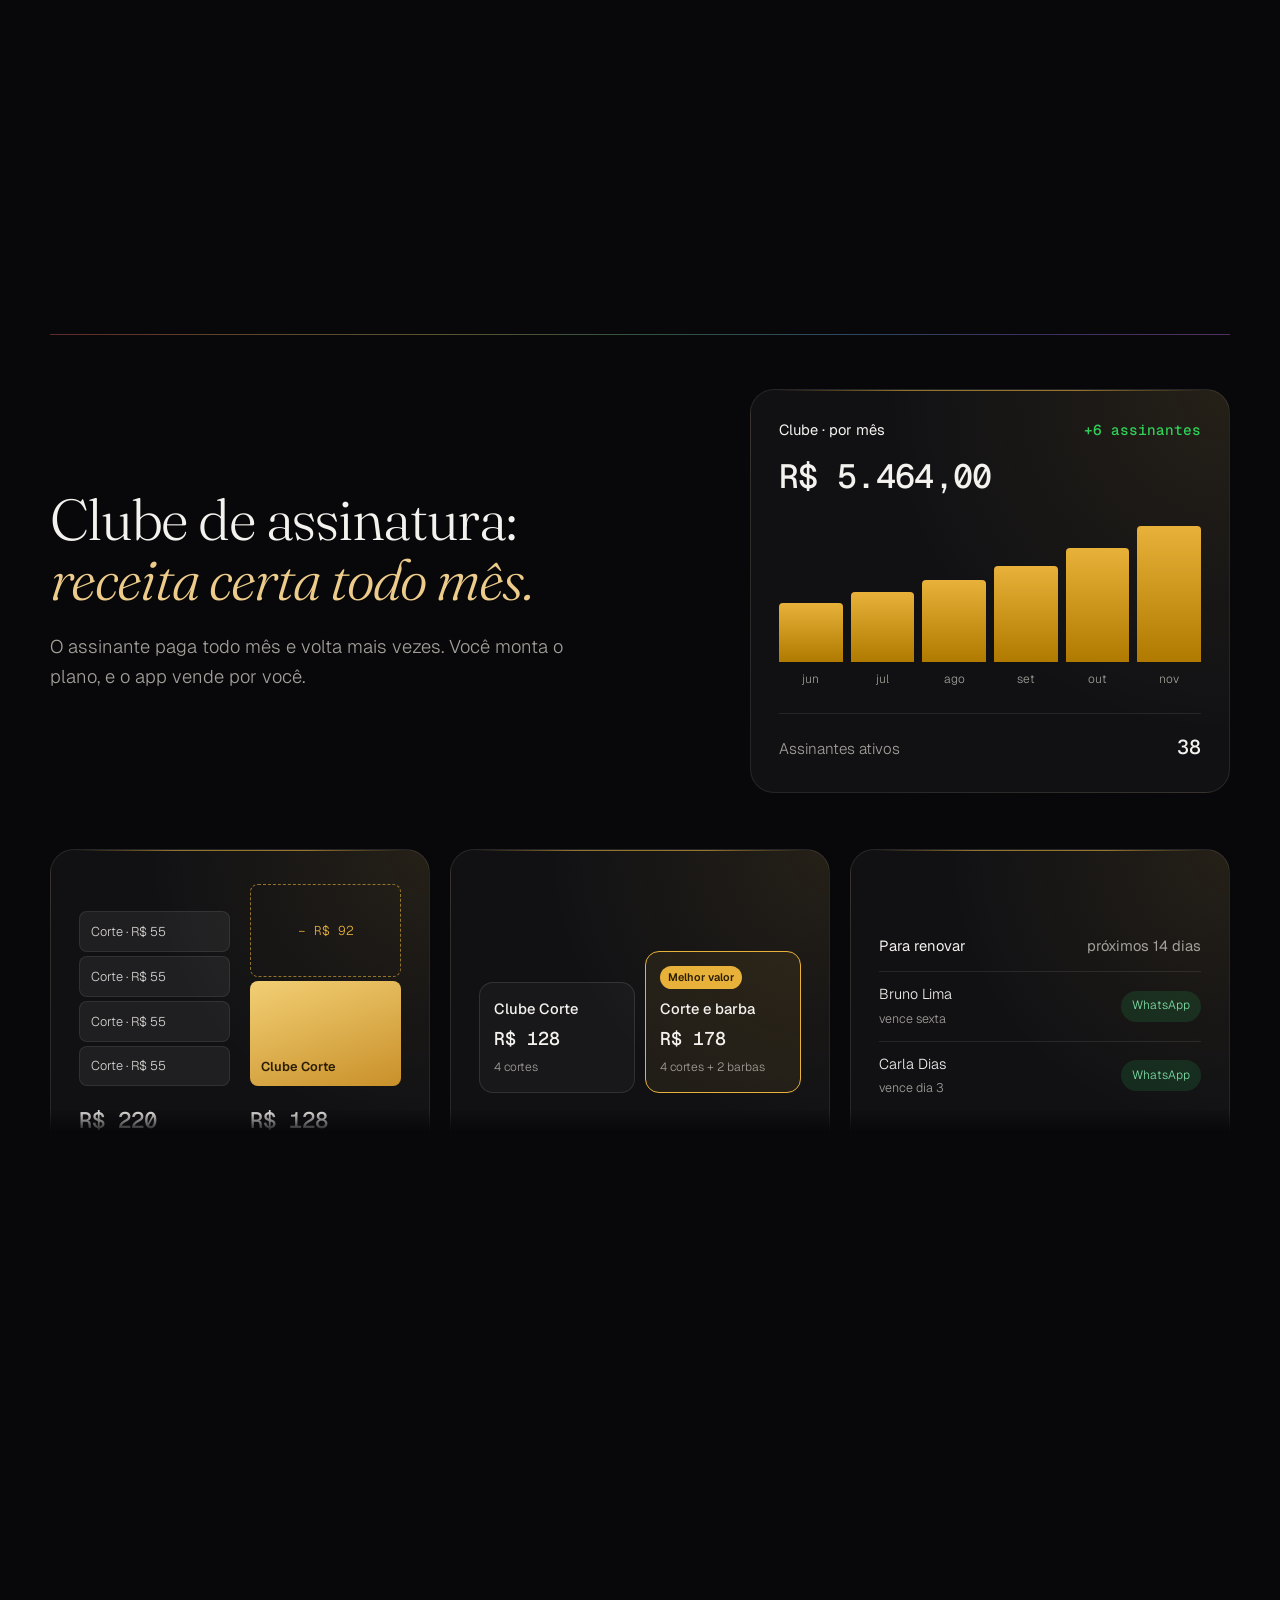
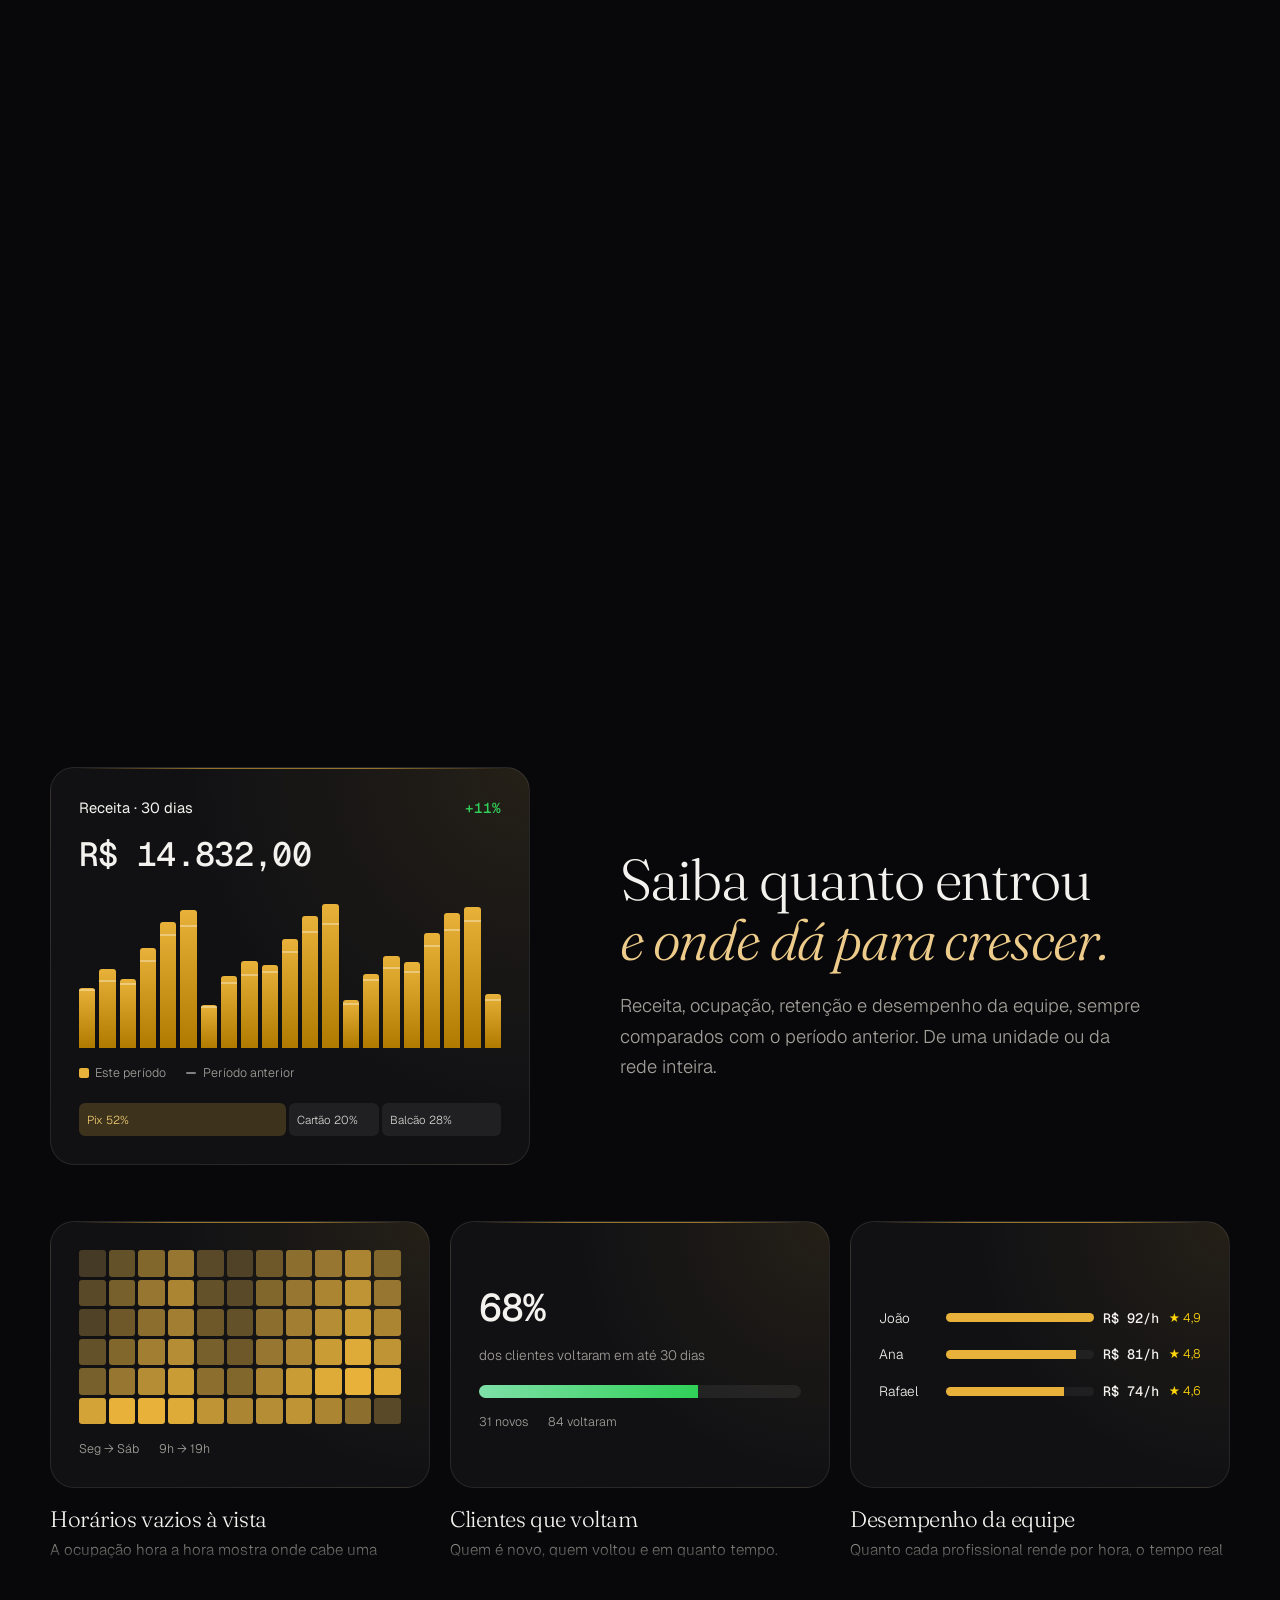
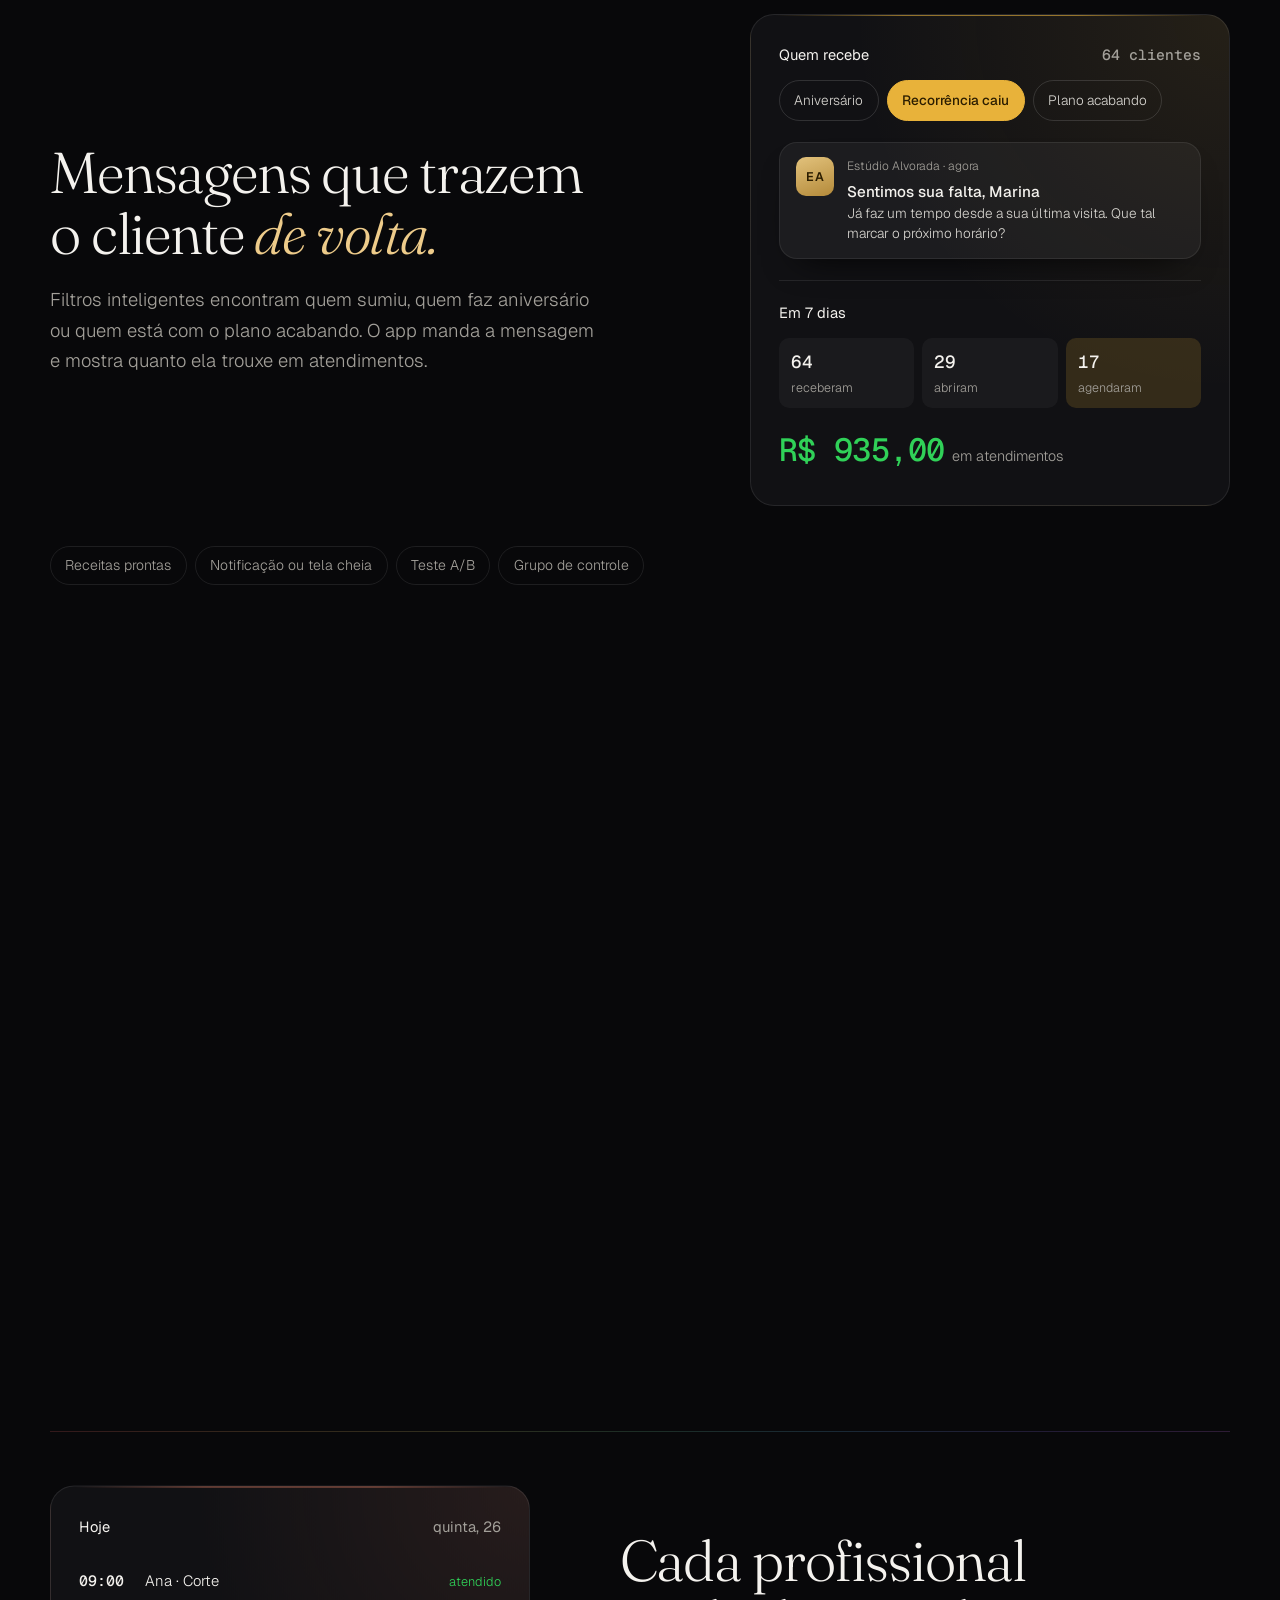
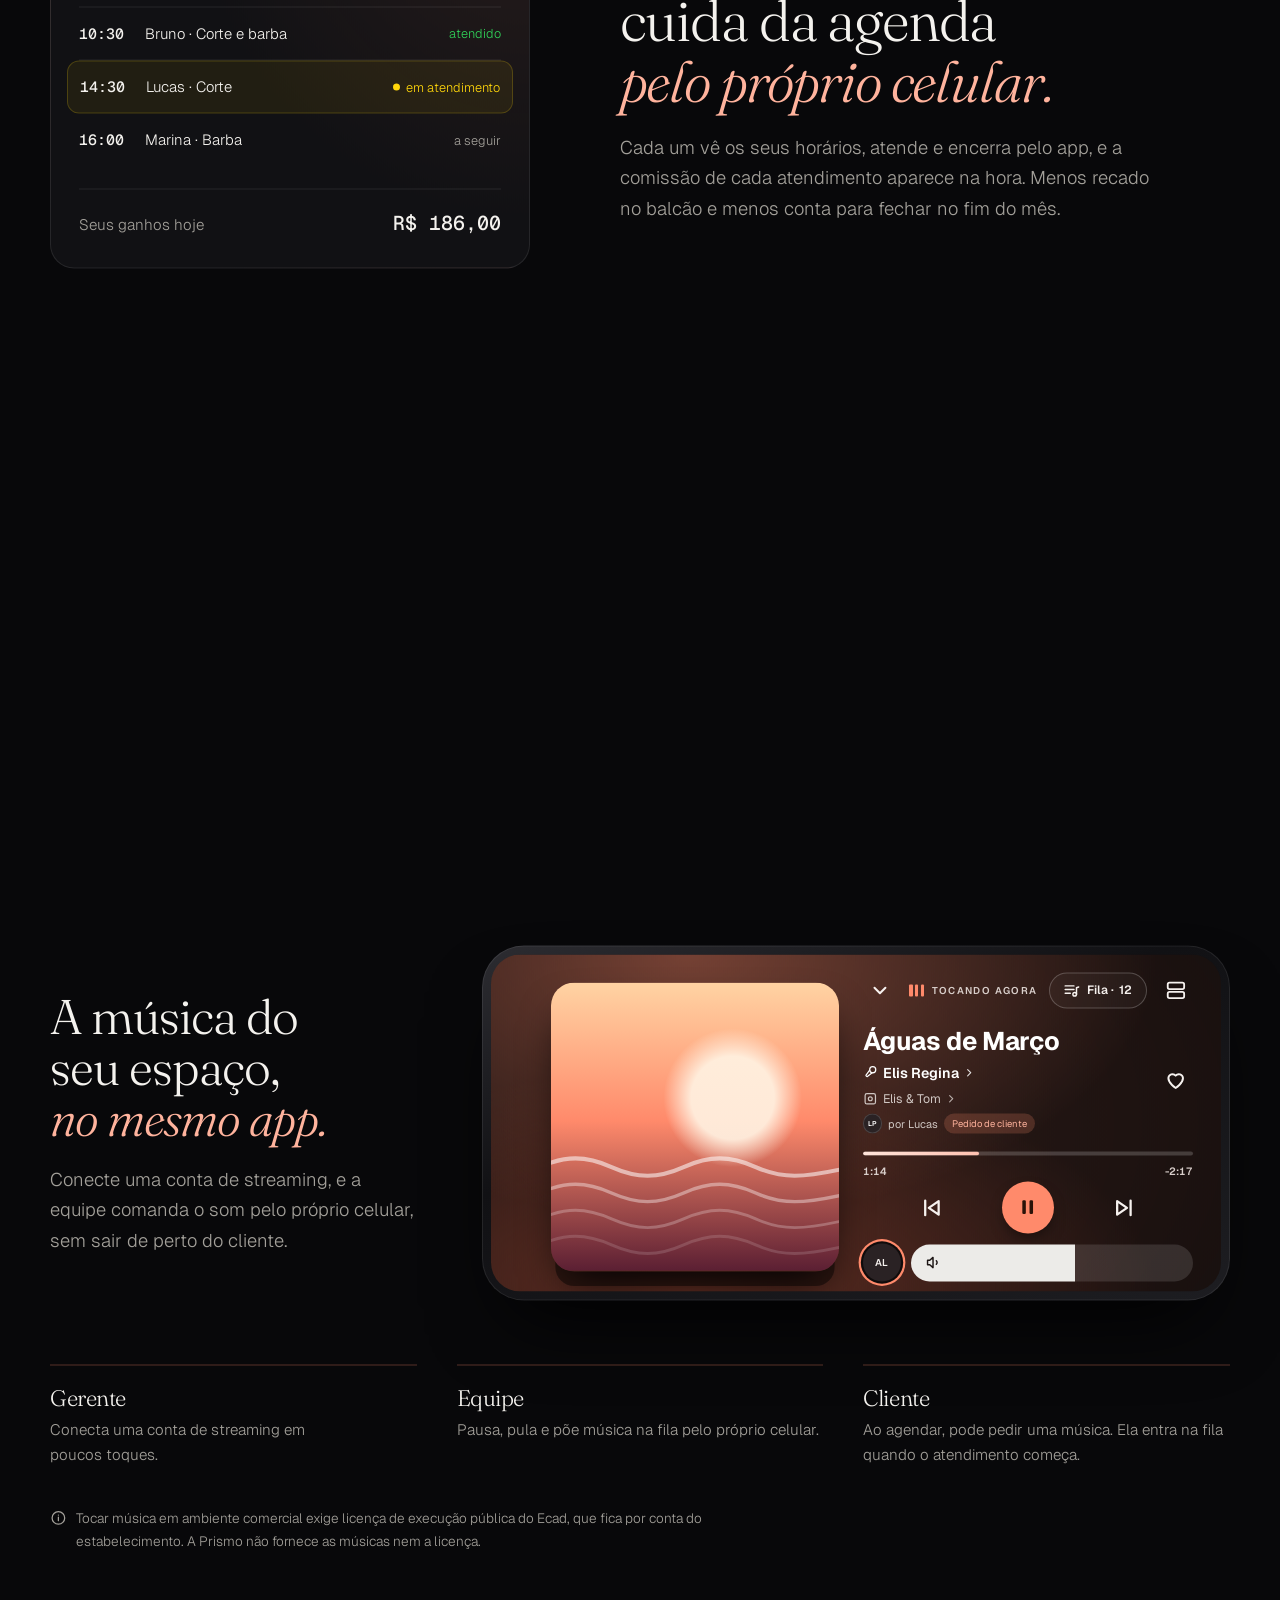
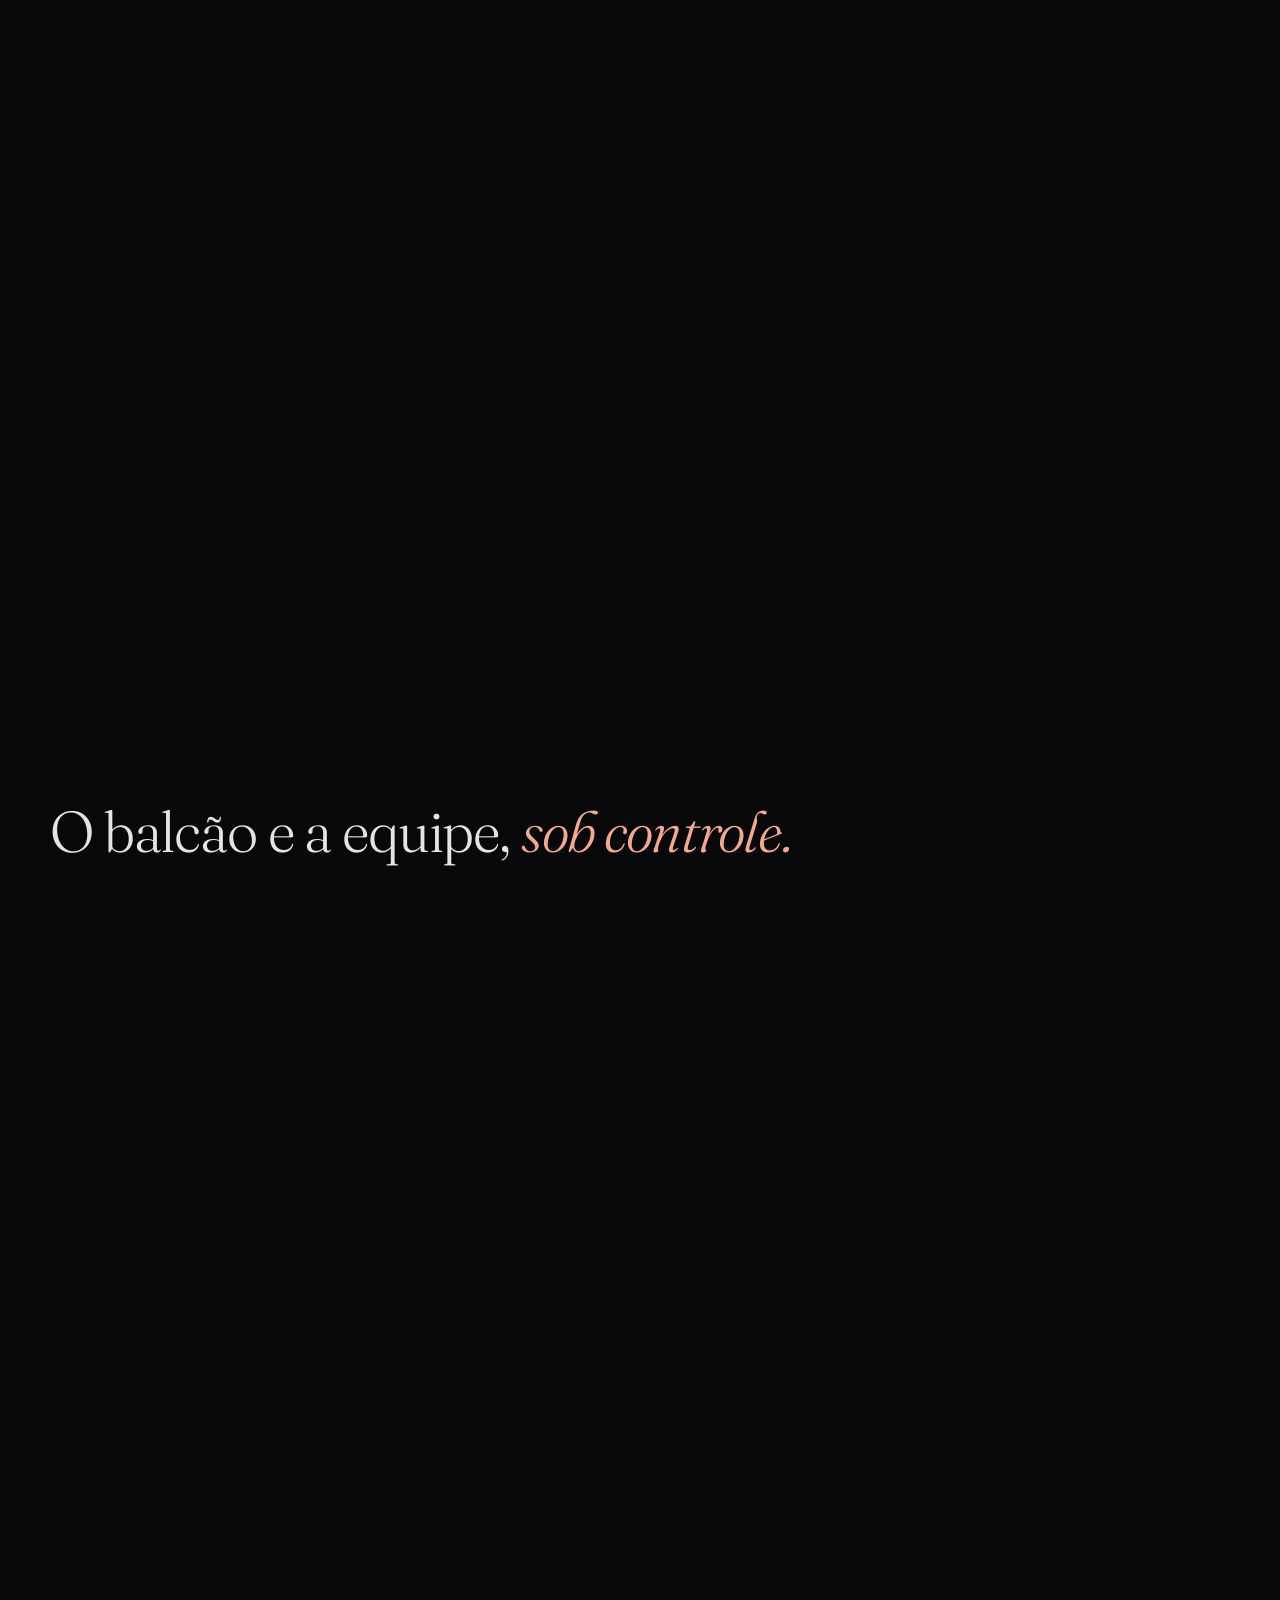
==== commit 4fd9c622: "feat: links do site mostram imagem de prévia no WhatsApp e nas redes As duas páginas ganham as tags " ====
--- a/booking.html
+++ b/booking.html
@@ -5,6 +5,20 @@
 <meta name="viewport" content="width=device-width, initial-scale=1">
 <title>Prismo Booking — o app de agendamento com o nome do seu negócio</title>
 <meta name="description" content="Prismo Booking: o app de agendamento com o nome, o logo e as cores do seu negócio. Clube de assinatura, campanhas que trazem o cliente de volta e os números do caixa, num app só.">
+<link rel="canonical" href="https://prismo.studio/booking.html">
+<meta property="og:type" content="website">
+<meta property="og:site_name" content="Prismo Studio">
+<meta property="og:locale" content="pt_BR">
+<meta property="og:url" content="https://prismo.studio/booking.html">
+<meta property="og:title" content="Prismo Booking — o app de agendamento com o nome do seu negócio">
+<meta property="og:description" content="Prismo Booking: o app de agendamento com o nome, o logo e as cores do seu negócio. Clube de assinatura, campanhas que trazem o cliente de volta e os números do caixa, num app só.">
+<meta property="og:image" content="https://prismo.studio/og/booking.jpg">
+<meta property="og:image:type" content="image/jpeg">
+<meta property="og:image:width" content="1200">
+<meta property="og:image:height" content="630">
+<meta property="og:image:alt" content="Prismo Booking: agenda cheia e cliente fiel, com o app do seu negócio. Ao lado, a tela inicial do app de uma barbearia.">
+<meta name="twitter:card" content="summary_large_image">
+<meta name="twitter:image" content="https://prismo.studio/og/booking.jpg">
 <meta name="theme-color" content="#08080a">
 <link rel="preconnect" href="https://fonts.googleapis.com">
 <link rel="preconnect" href="https://fonts.gstatic.com" crossorigin>
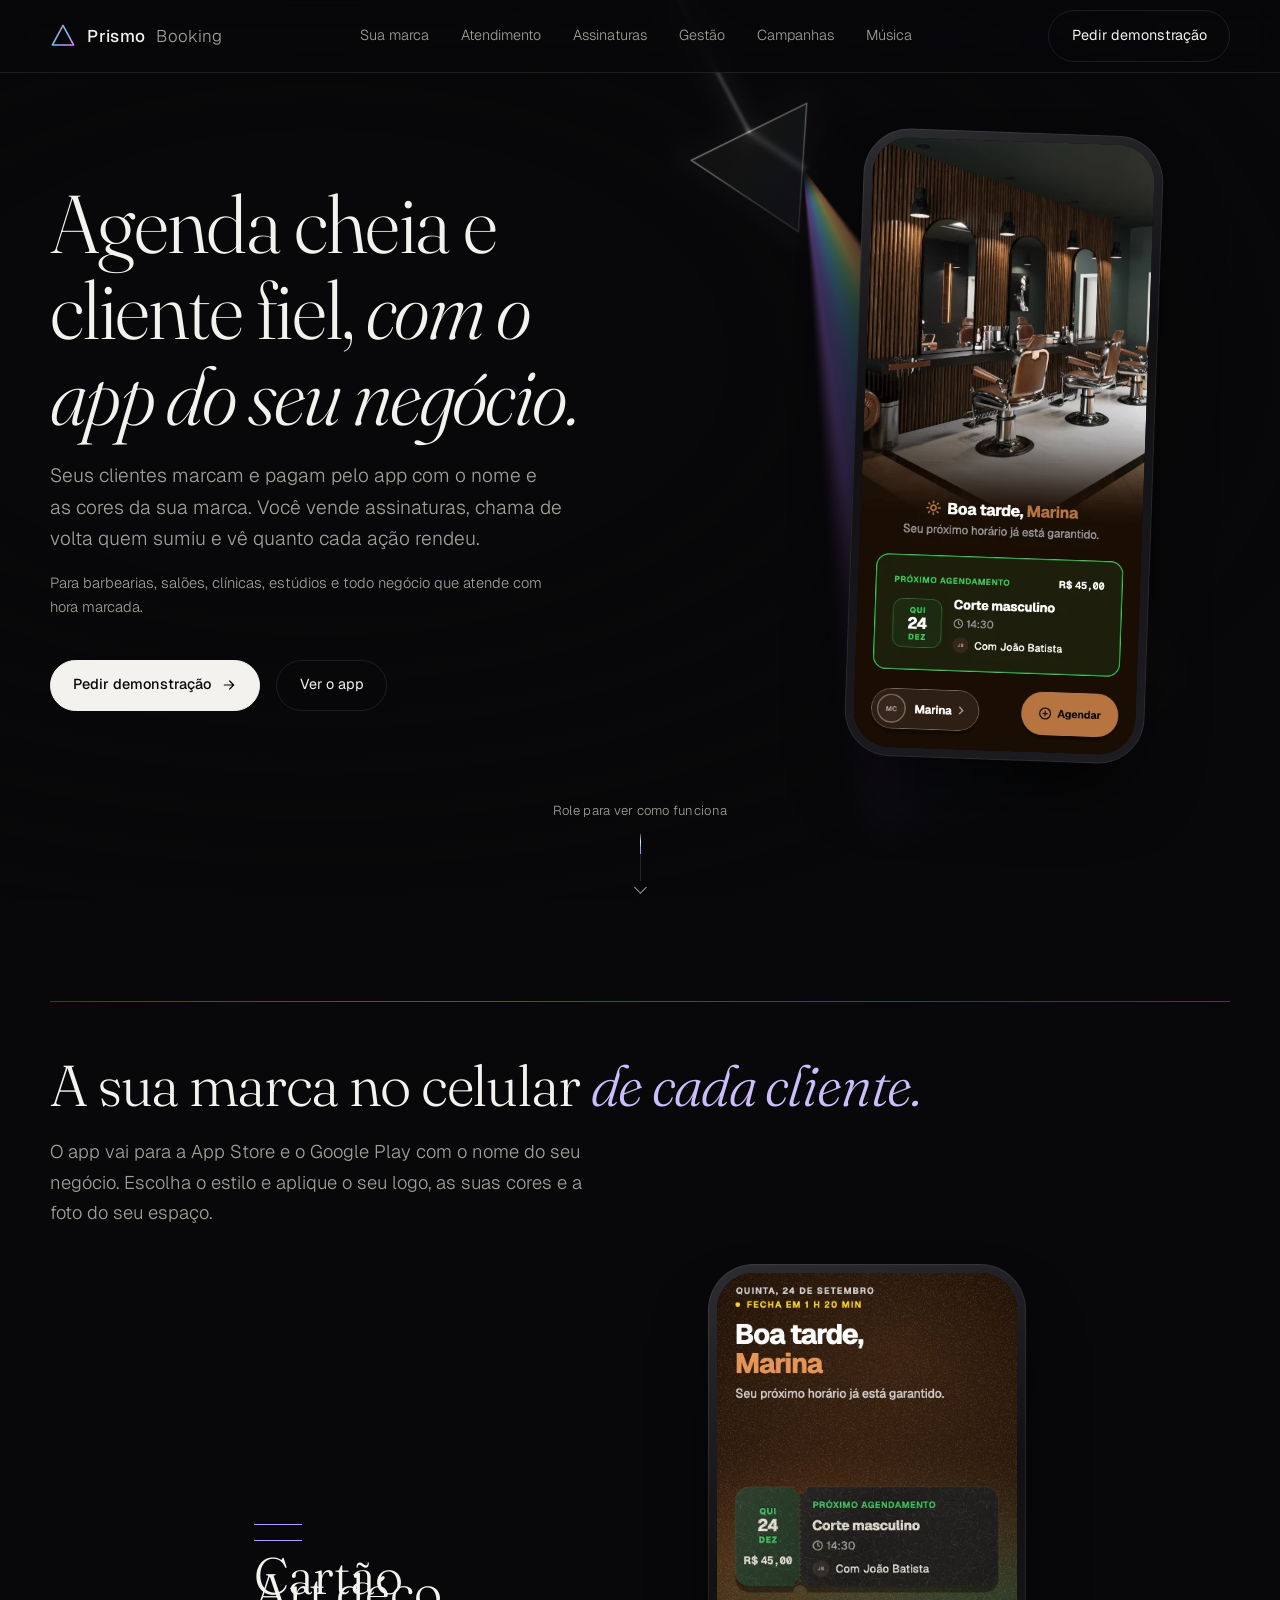
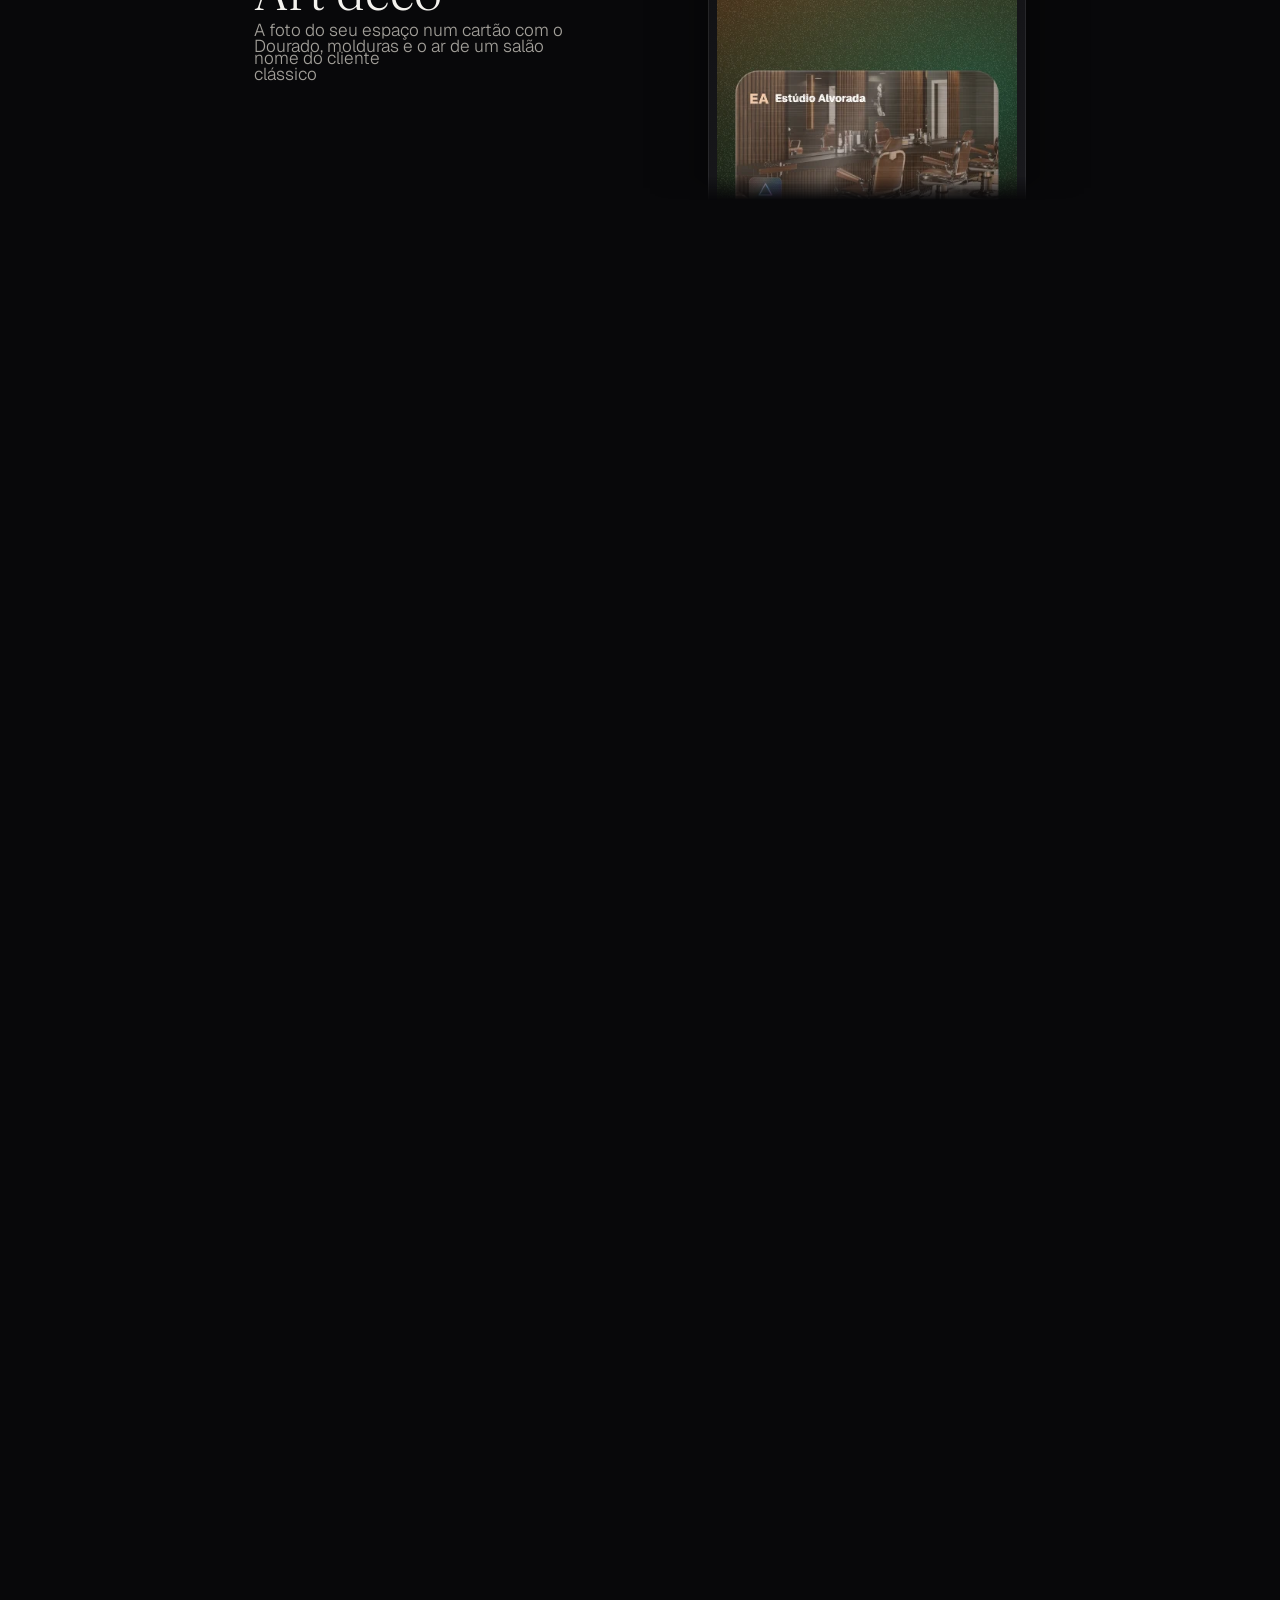
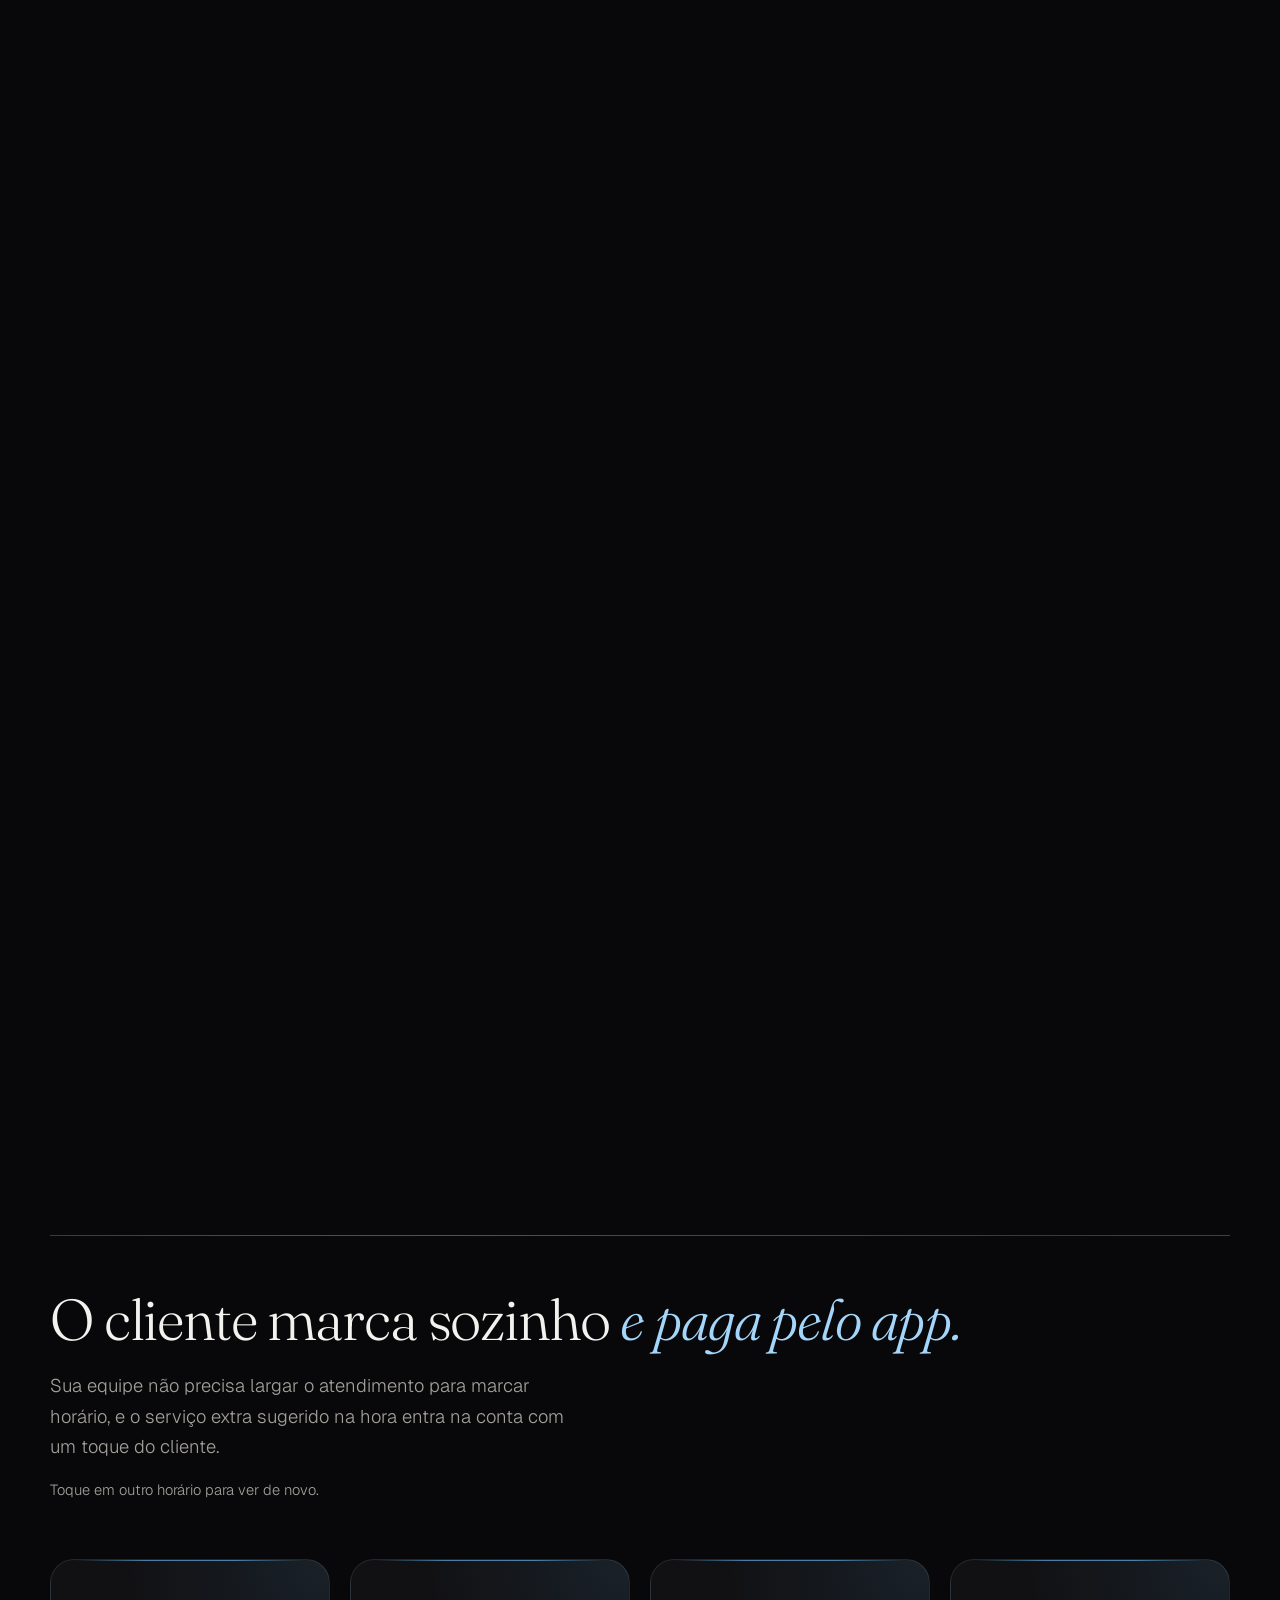
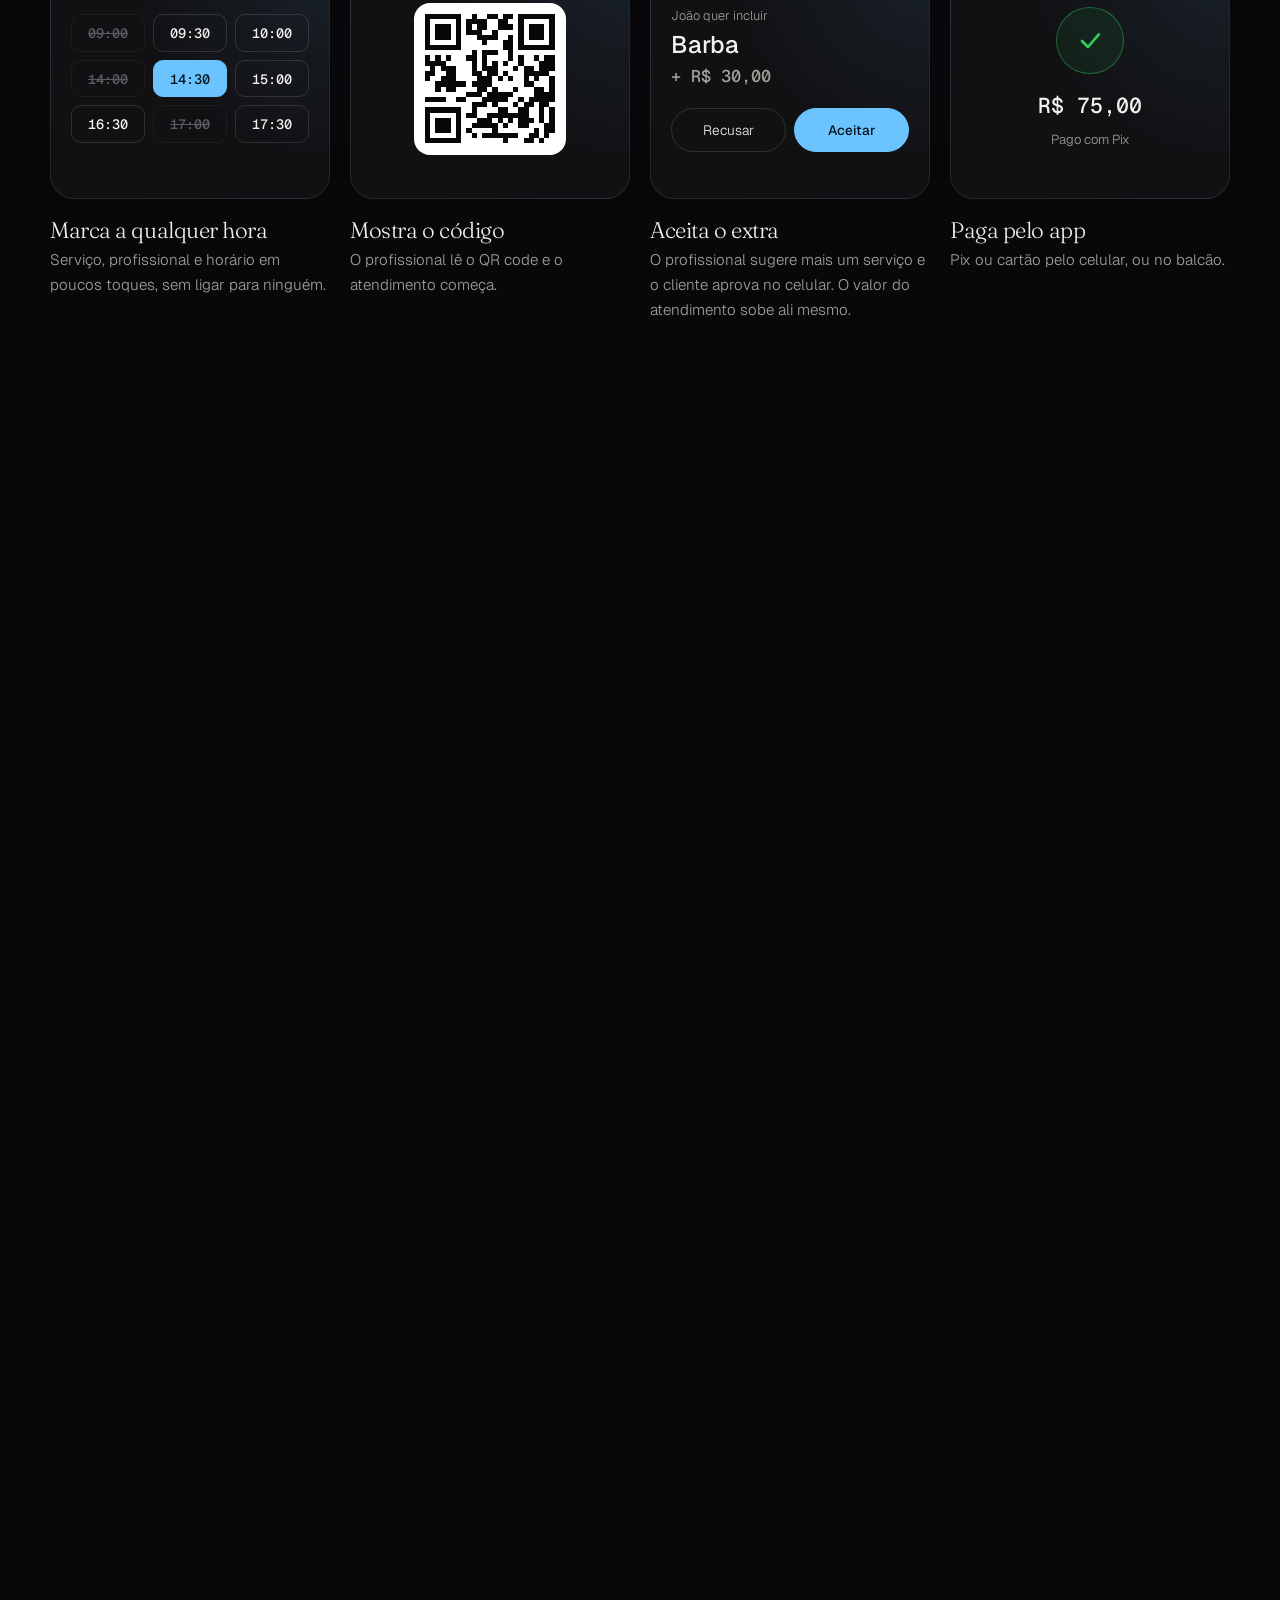
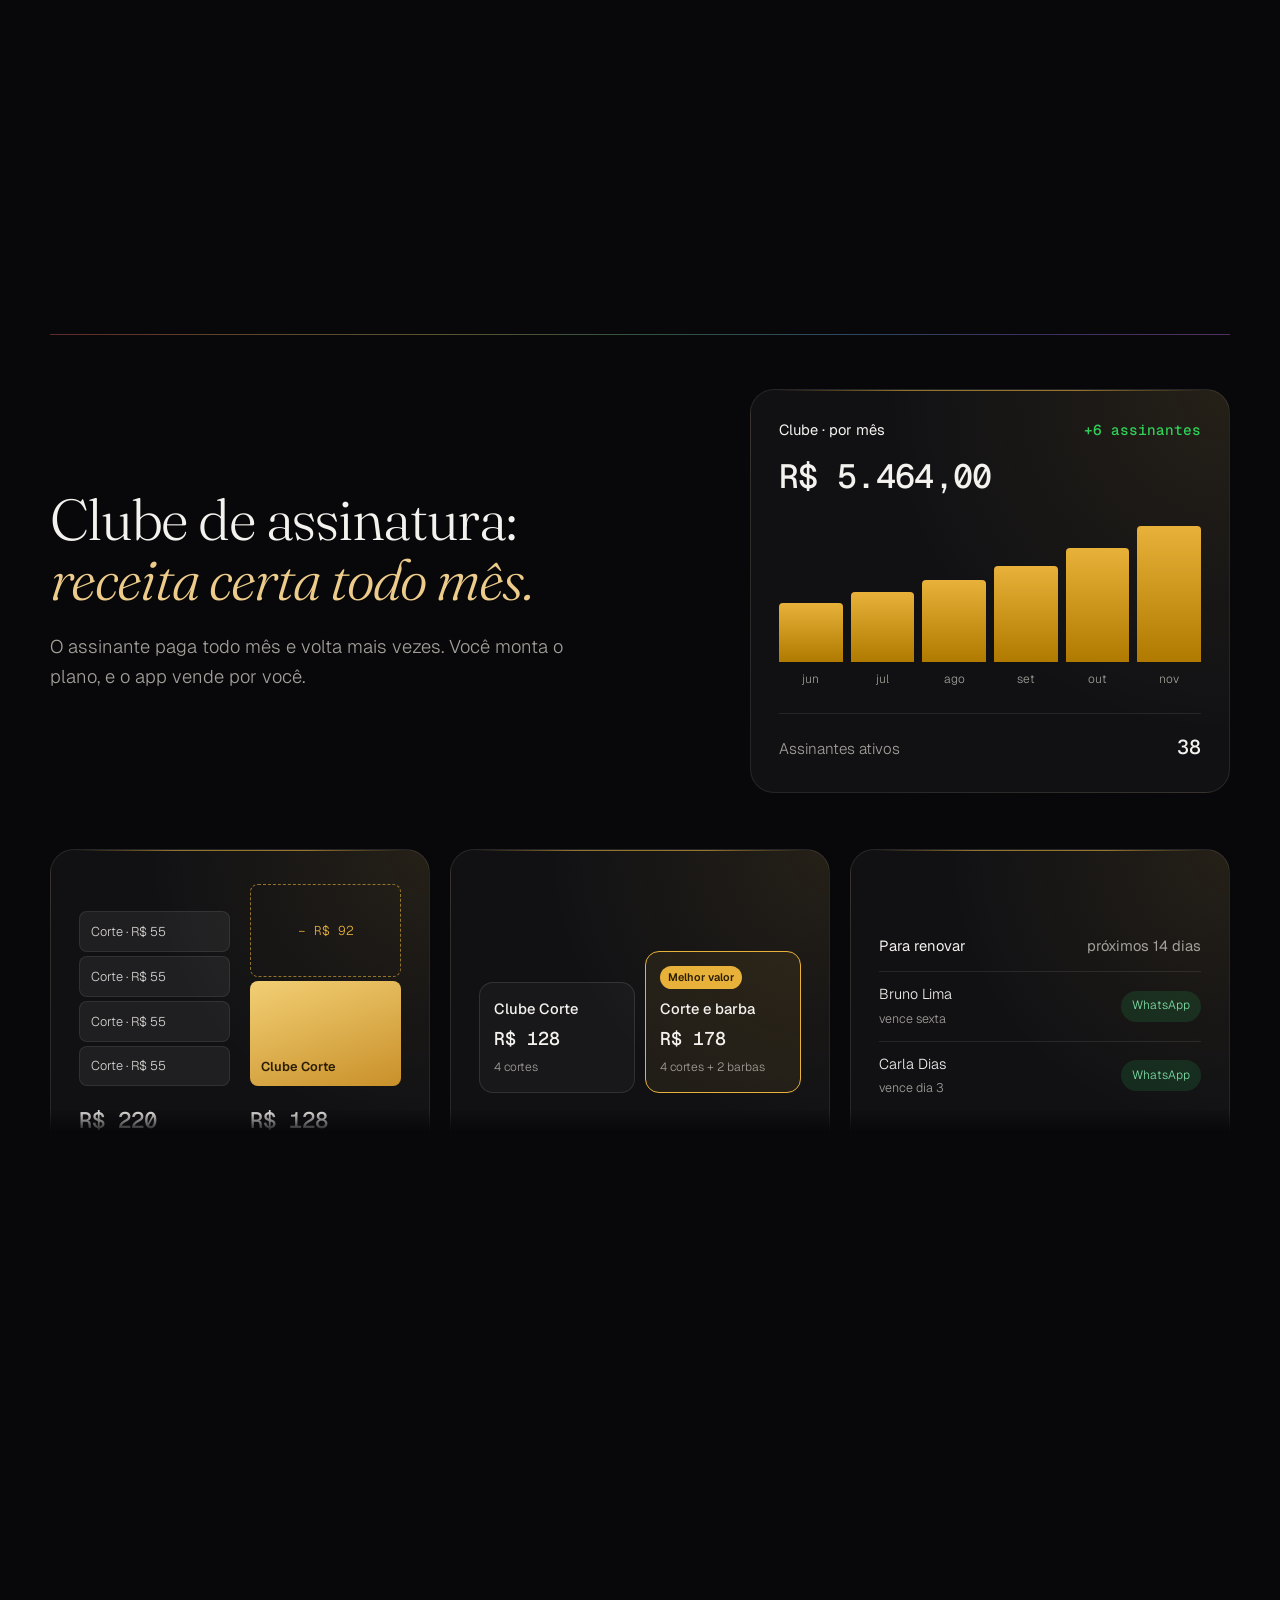
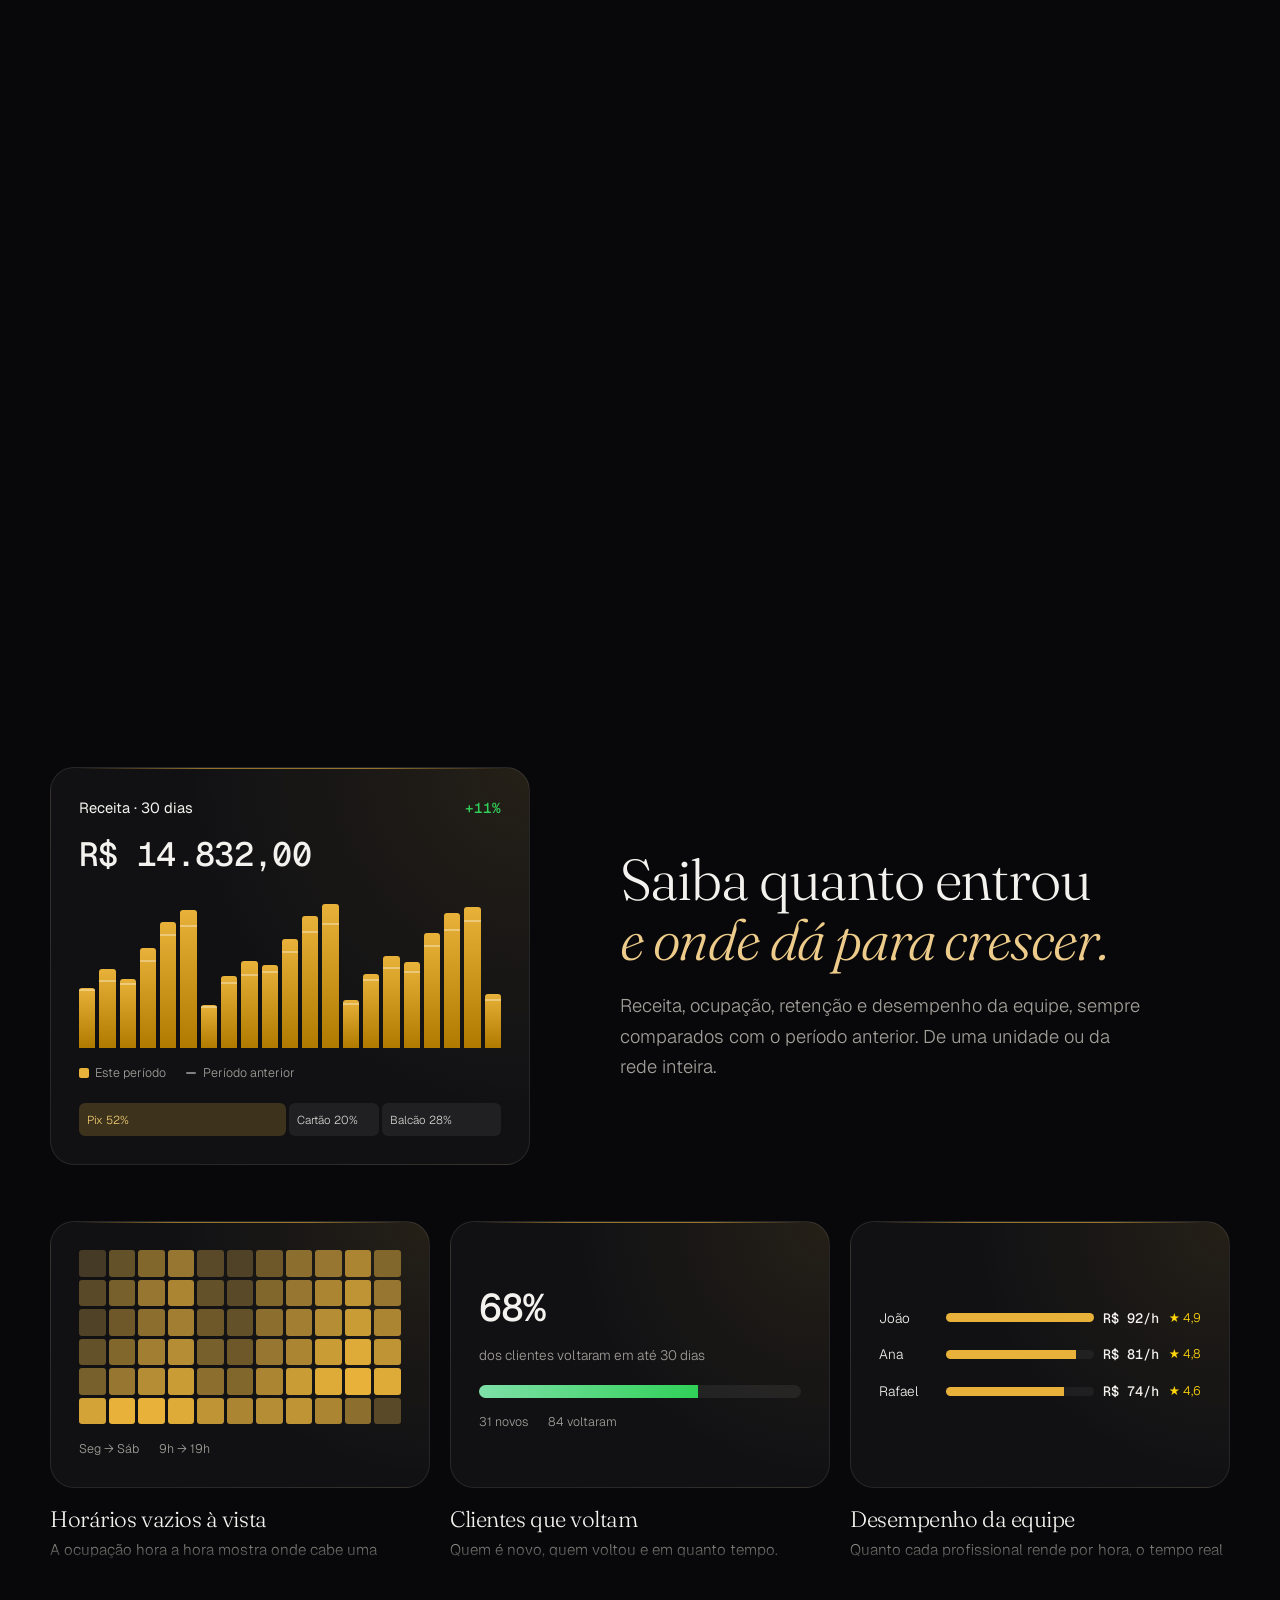
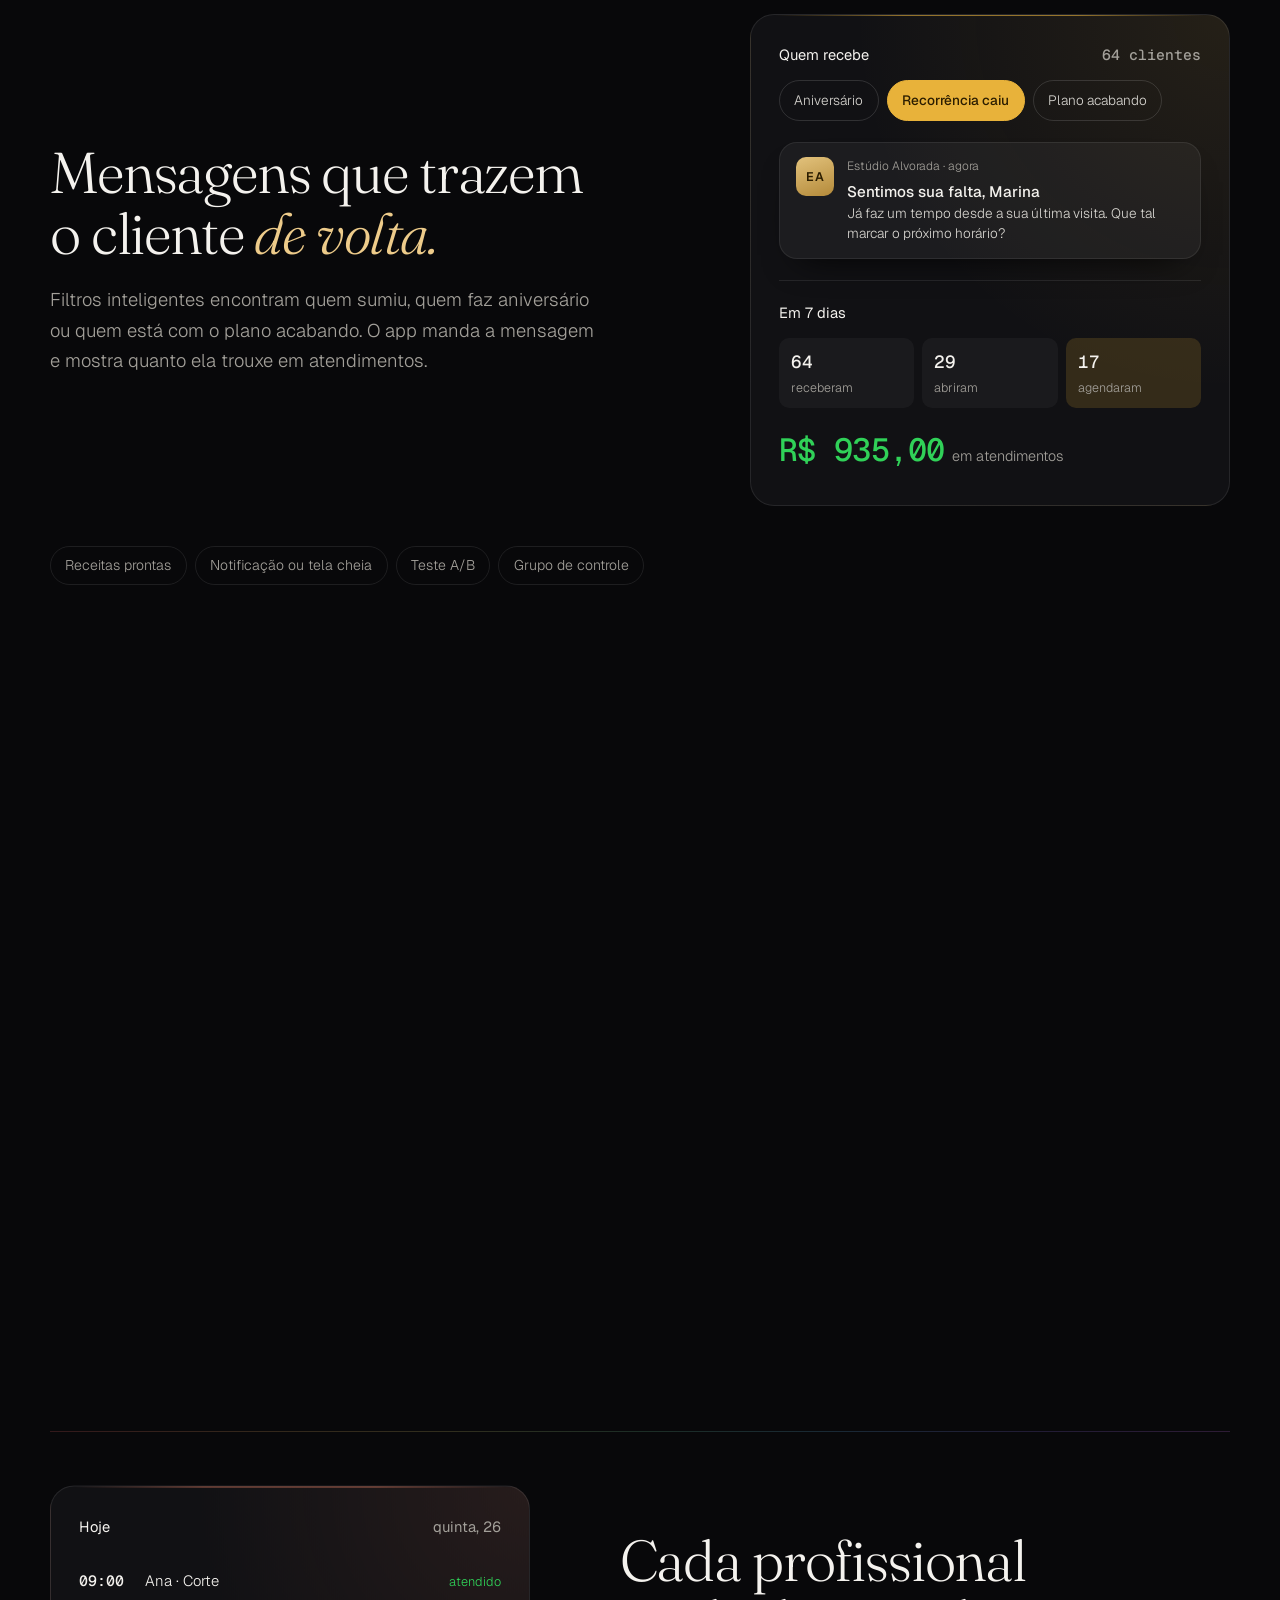
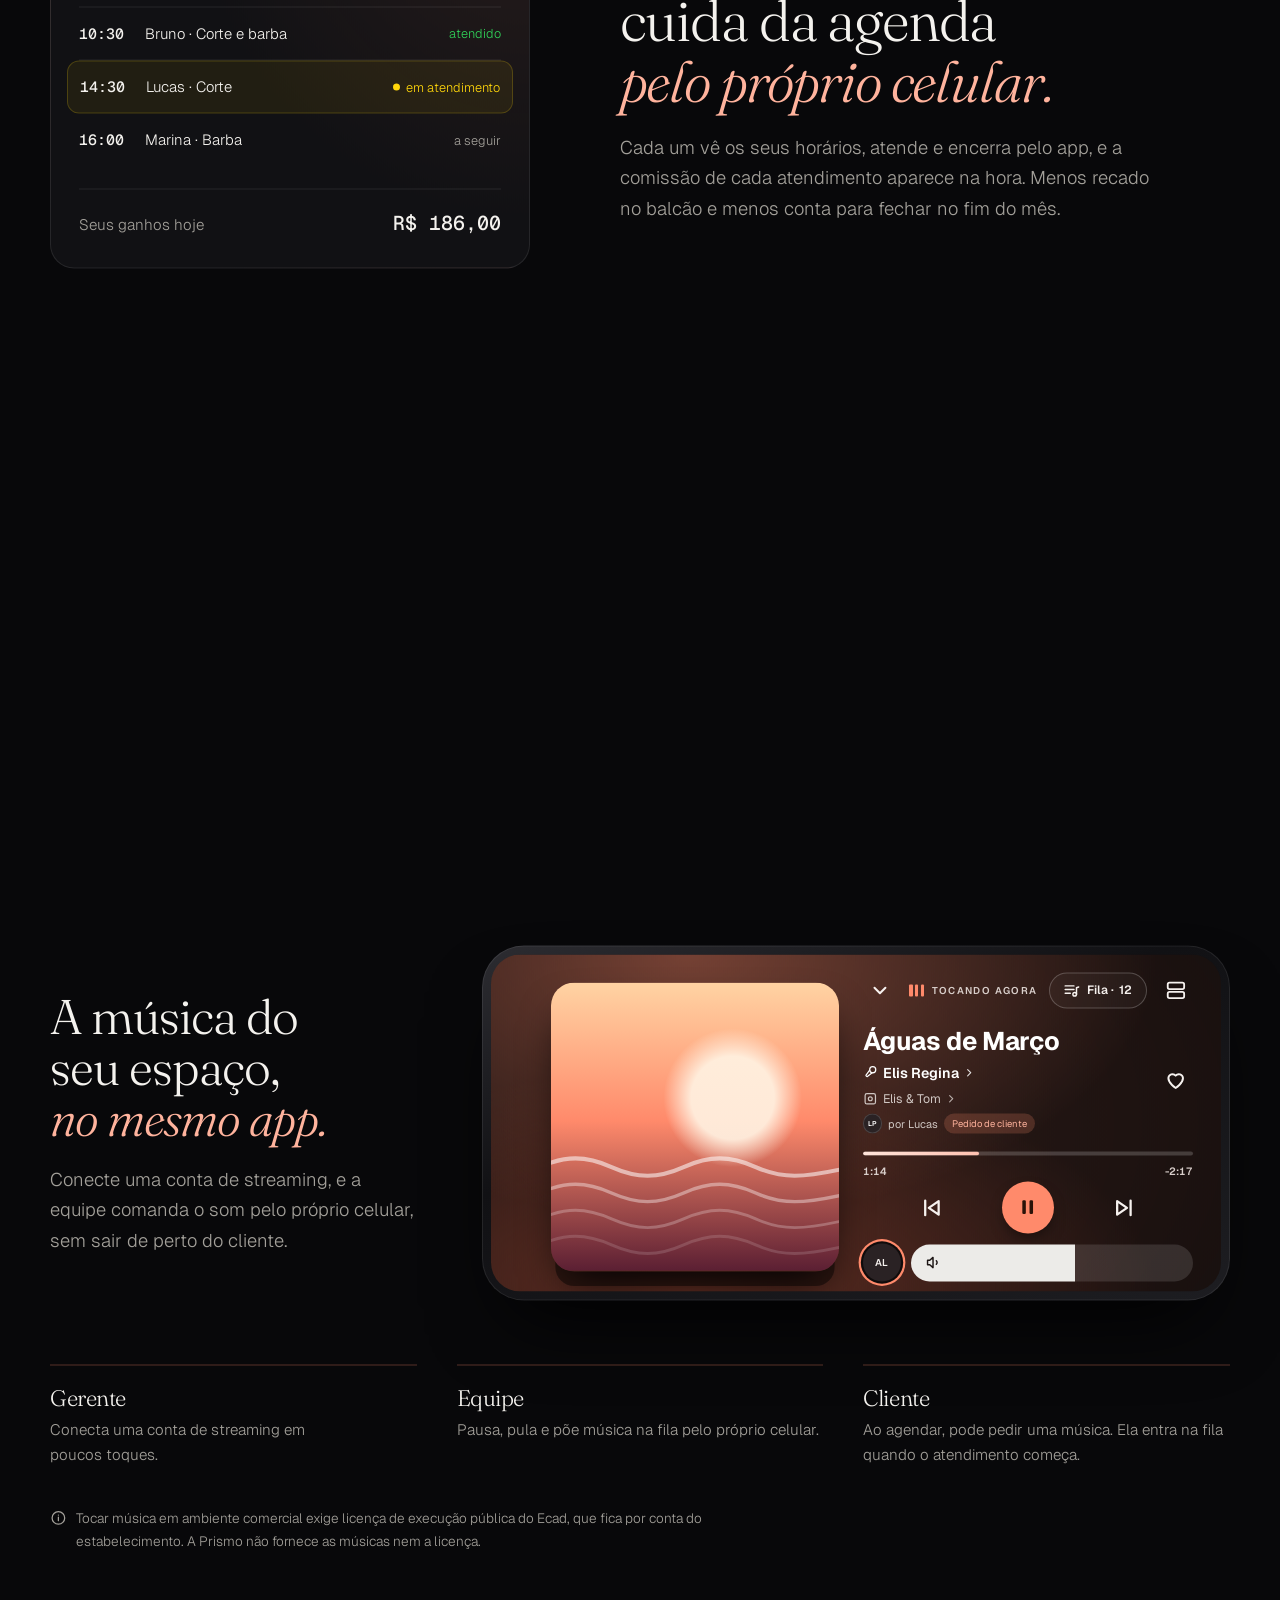
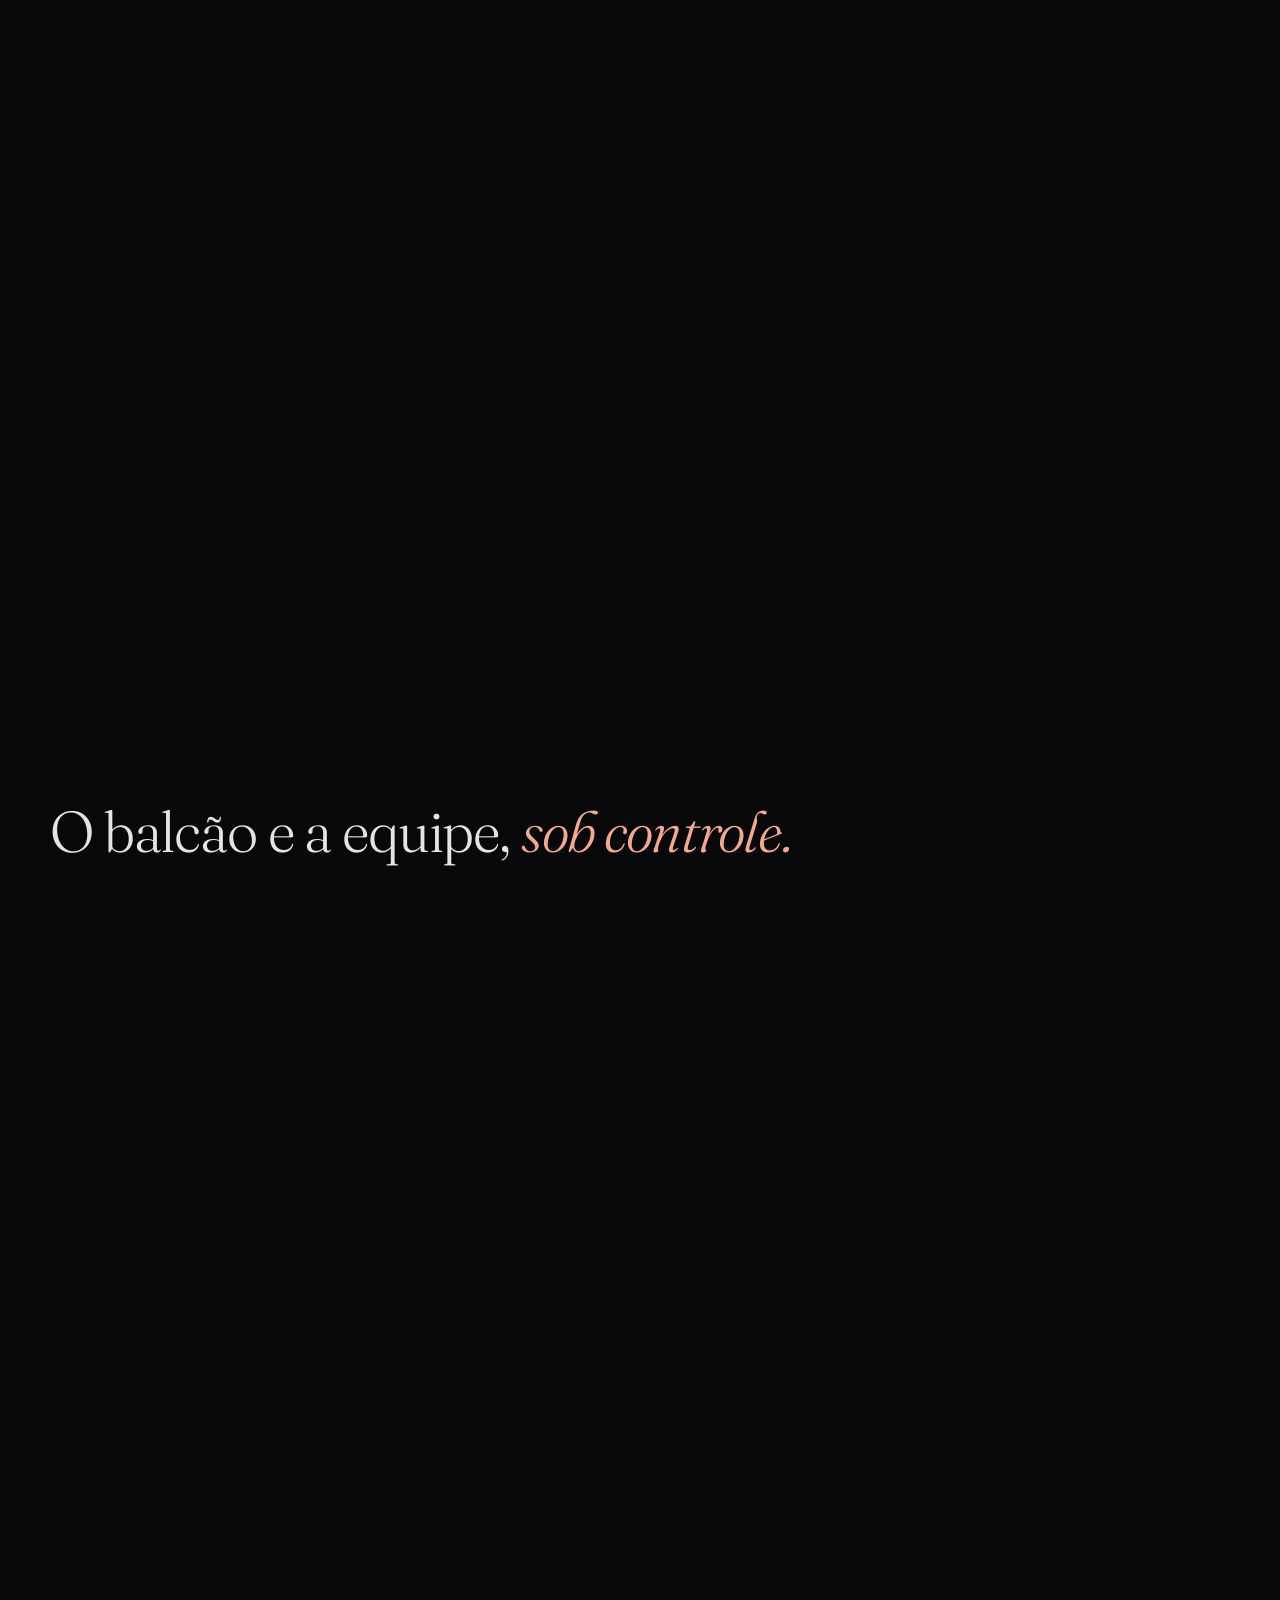
==== commit 2c65a737: "feat: site mostra o prisma da marca na aba e na tela inicial do iPhone As duas páginas ganham favico" ====
--- a/booking.html
+++ b/booking.html
@@ -20,6 +20,9 @@
 <meta name="twitter:card" content="summary_large_image">
 <meta name="twitter:image" content="https://prismo.studio/og/booking.jpg">
 <meta name="theme-color" content="#08080a">
+<link rel="icon" href="favicon.ico" sizes="32x32">
+<link rel="icon" href="brand/favicon.svg" type="image/svg+xml">
+<link rel="apple-touch-icon" href="apple-touch-icon.png">
 <link rel="preconnect" href="https://fonts.googleapis.com">
 <link rel="preconnect" href="https://fonts.gstatic.com" crossorigin>
 <link href="https://fonts.googleapis.com/css2?family=Fraunces:ital,opsz,wght@0,9..144,300..600;1,9..144,300..600&family=Geist:wght@300..600&family=Geist+Mono:wght@400..600&display=swap" rel="stylesheet">
